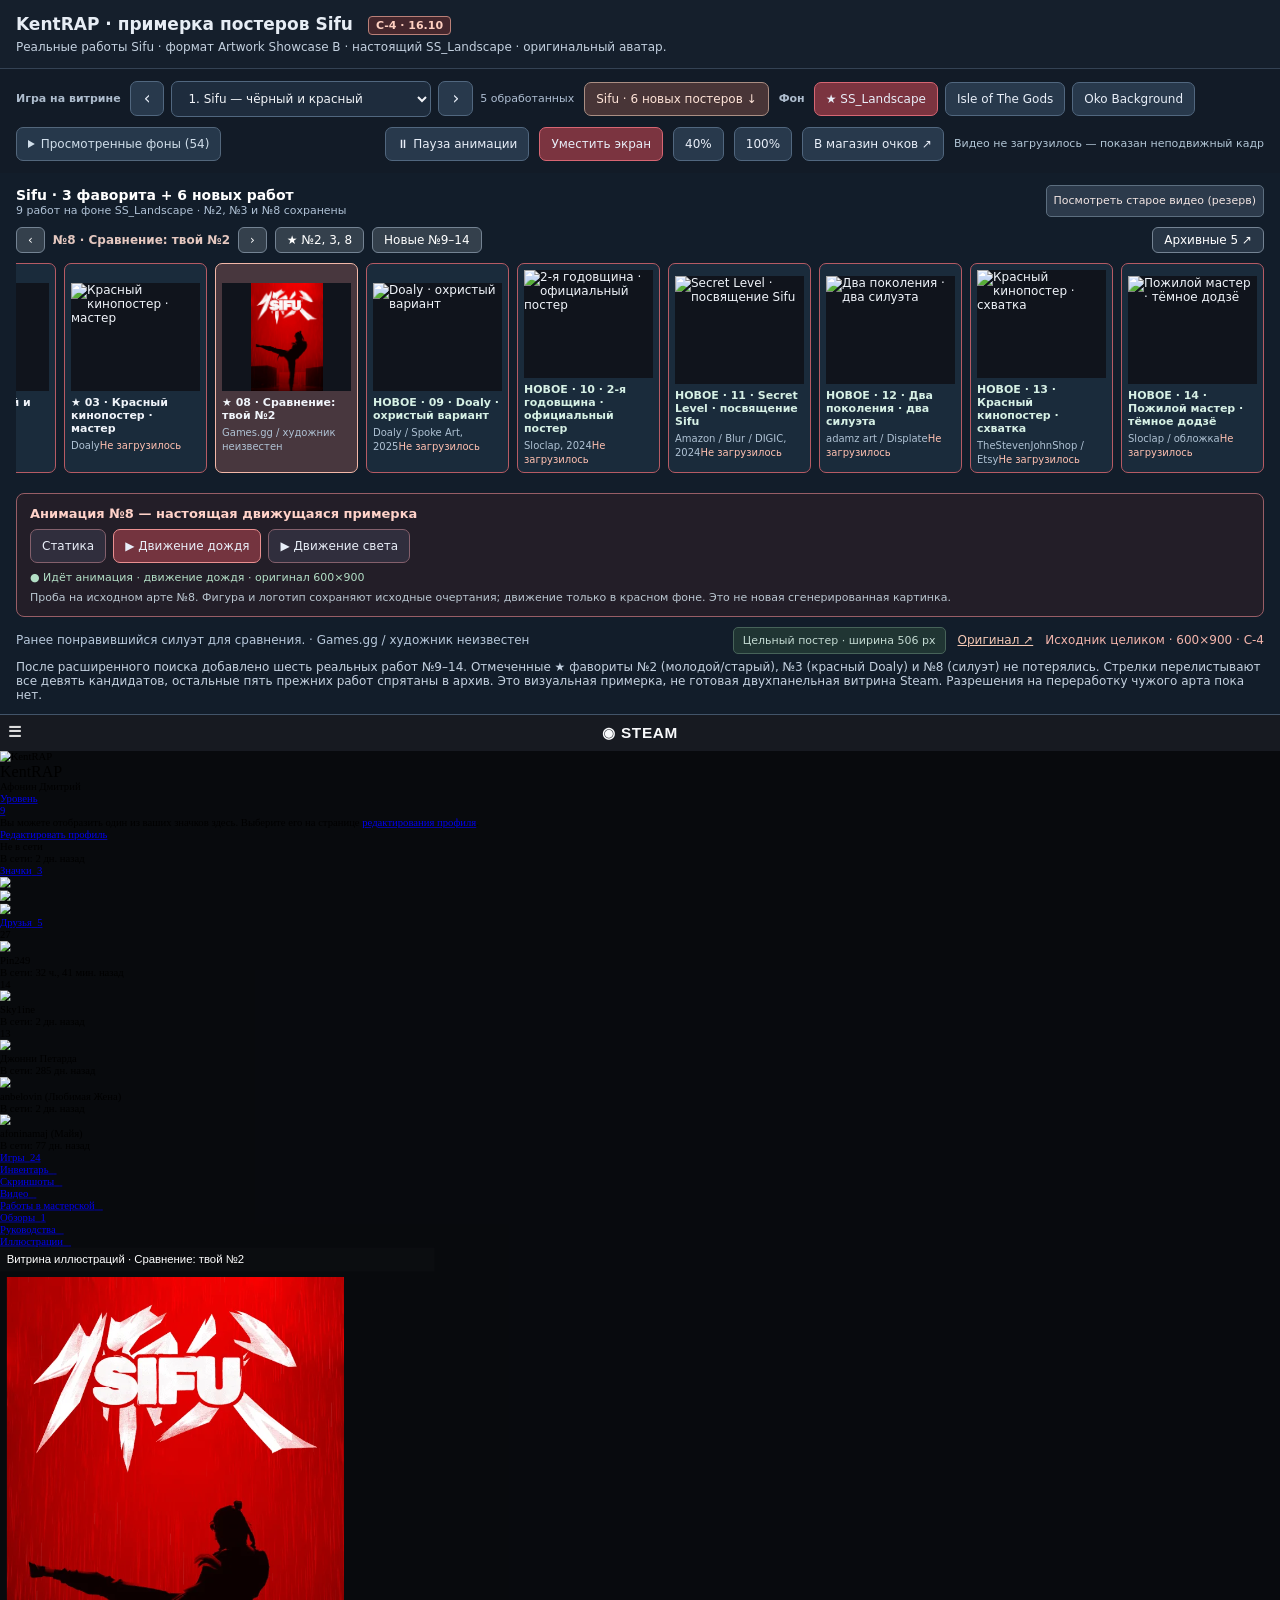
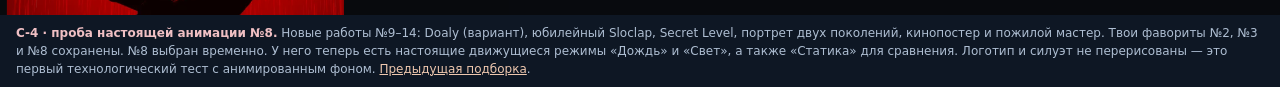
==== steam-profile-preview/index.html @ 635c767d "Ensure live Sifu #8 canvas hides correctly when switching to static or another artwork" ====
<!doctype html><html lang="ru"><head><meta charset="utf-8"><meta name="viewport" content="width=device-width,initial-scale=1"><meta name="color-scheme" content="dark"><title>KentRAP — примерка настоящих Steam-фонов</title><style>
:root{font-family:system-ui,-apple-system,Segoe UI,Arial,sans-serif;background:#090e16;color:#e7edf5;color-scheme:dark}*{box-sizing:border-box}body{margin:0}
header{padding:14px 16px;background:#151f2c;border-bottom:1px solid #344254}h1{font-size:17px;margin:0 0 5px}p{font-size:12px;color:#c3d0df;margin:0}
nav{padding:11px 16px;background:#121b27;display:flex;gap:7px;align-items:center;flex-wrap:wrap}
button,.shop{background:#28394c;border:1px solid #51677f;border-radius:7px;color:#e8eef8;font:inherit;font-size:12px;padding:9px 11px;cursor:pointer;text-decoration:none}
button.active{background:#7b3440;border-color:#d76673}button:focus-visible,a:focus-visible{outline:2px solid #ef737b;outline-offset:2px}
#status{font-size:12px;color:#b2c6d6}#spacer{flex:1}
#view{overflow:auto;background:#08090c;scrollbar-color:#6b7786 #111822}
#sizer{position:relative;margin:auto}#stage{width:1920px;height:1080px;transform-origin:top left}
#steam{width:1920px;height:1080px;display:block;border:0;background:#08090c}
aside{font-size:12px;color:#aebed2;padding:9px 16px;line-height:1.5;background:#0e1724}aside b{color:#f0c0c4}
@media(max-width:720px){nav{padding:10px;gap:5px}button,.shop{font-size:11px;padding:8px}h1{font-size:15px}}

/* Minimal current-candidate bar; all reviewed backgrounds live in a collapsible archive. */
nav{gap:10px;padding:12px 16px}
#switchbox,#backgroundbox{display:flex;align-items:center;gap:7px;flex-wrap:wrap}
.group-label{color:#adbccd;font-size:11px;font-weight:650;margin-right:2px}
.art-pick.active{background:#6d2837;border-color:#c75b69;color:#fff}
#legacy{position:relative;max-width:100%}
#legacy>summary{font:inherit;font-size:12px;padding:9px 11px;cursor:pointer;color:#d0deea;border:1px solid #53677c;background:#26384b;border-radius:7px}
#legacy[open]{position:relative;padding:0 0 8px;width:min(100%,680px);border:1px solid #42536a;background:#111d2a;border-radius:8px}
#legacy[open]>summary{border:none;border-radius:7px 7px 0 0;background:#26384b}
.archive-tools{padding:10px;display:flex;gap:8px;align-items:center;flex-wrap:wrap}
.archive-tools input{border:1px solid #52667d;background:#0b141f;color:#e7edf5;border-radius:6px;padding:9px;flex:1;min-width:190px;font:inherit;font-size:12px}
#old-total{font-size:11px;color:#aebfd0}
.archive-grid{padding:0 10px 7px;display:grid;grid-template-columns:repeat(auto-fill,minmax(145px,1fr));gap:5px;max-height:290px;overflow:auto;scrollbar-color:#556b81 #0c141f}
.archive-grid .archived{padding:7px 9px;min-height:38px;text-align:left;white-space:normal;line-height:1.2;font-size:11px;background:#1b2a3a;border-color:#344659}
.archive-grid .archived.active{background:#6e2b3b;border-color:#d46572}
.archive-empty{padding:0 12px 12px}
#status{font-size:11px}
@media(max-width:720px){nav{gap:7px;padding:9px}#switchbox,#backgroundbox{width:100%}.art-pick{font-size:12px}#legacy[open]{width:100%}}


/* One showcase with compact ten-game selector. */
#art-select{max-width:min(390px,calc(100vw - 135px));width:260px;padding:9px 12px;background:#1e2c3d;border:1px solid #51677f;border-radius:7px;color:#f2f4f8;font:inherit;font-size:12px}
#art-prev,#art-next{font-size:17px;line-height:1;padding:6px 13px;min-height:35px}
.sample-count{font-size:11px;color:#aebed2}
@media(max-width:720px){#switchbox{gap:5px}#art-select{flex:1;min-width:120px;width:auto}#switchbox .group-label{width:100%}.sample-count{display:none}}

#sifu-b-choices{padding:12px 16px;background:#121d2a;border-bottom:1px solid #425469}
#sifu-b-choices[hidden]{display:none!important}
#sifu-b-choices strong{color:#fff;font-size:14px}
#sifu-b-choices .sub{font-size:11px;color:#afc1d5}
#sifu-b-row{display:flex;gap:8px;overflow-x:auto;padding:10px 0;scrollbar-color:#7a8795 #17212b}
.sifu-b-choice{flex:0 0 143px;border:1px solid #44566a;border-radius:7px;background:#1a2b3b;color:#f0f4fa;text-align:left;padding:6px;cursor:pointer}
.sifu-b-choice.active{border-color:#e5a69b;background:#48373e}
.sifu-b-choice img{width:100%;height:108px;display:block;object-fit:contain;background:#10141c}
.sifu-b-choice b{display:block;font-size:11px;margin:5px 0 3px}.sifu-b-choice small{font-size:10px;color:#afc2d4}
.sifu-b-info{display:flex;gap:12px;align-items:center;flex-wrap:wrap;color:#b7c8db;font-size:12px}
#sifu-b-note{flex:1;min-width:210px}#sifu-b-source{color:#f6c9b5}
#sifu-b-display-note{padding:6px 9px;color:#c4dbd3;font-size:11px;background:#203533;border:1px solid #476359;border-radius:5px;white-space:nowrap}
#sifu8-motion-panel{margin:10px 0;padding:12px 13px;border:1px solid #985e66;background:#231e28;border-radius:8px}
#sifu8-motion-panel[hidden]{display:none!important}
#sifu8-motion-panel>strong{display:block;color:#ffd2c9;font-size:13px;margin-bottom:8px}
#sifu8-motion-modes{display:flex;flex-wrap:wrap;gap:7px;align-items:center}
#sifu8-motion-modes button{padding:9px 11px;background:#302e3d;border:1px solid #84606c}
#sifu8-motion-modes button.active{border-color:#ea9091;background:#74343f}
#sifu8-motion-status{display:block;color:#b3dfc6;font-size:11px;margin-top:8px}
#sifu8-motion-panel p{margin-top:7px;font-size:11px;color:#b9c6d0}
.sifu-final-controls{display:flex;align-items:center;gap:8px;flex-wrap:wrap;padding-top:10px}
.sifu-final-controls button{background:#34404c;border:1px solid #748393;border-radius:6px;padding:5px 11px;color:#fff;cursor:pointer}
#sifu-final-current{font-size:12px;color:#e5c8c0;font-weight:600}
#sifu-final-filter{margin-left:auto!important;background:#283646}
.sifu-b-choice[data-favourite="true"]{border-color:#ae7d6d}.sifu-b-choice[data-new="true"]{border-color:#557b83}.sifu-b-choice[data-new="true"] b{color:#d6f0e5}
.sifu-b-choice[hidden]{display:none!important}
.sifu-b-choice[aria-pressed="true"]{border-color:#f3b8a8}
@media(max-width:720px){#sifu-final-filter{margin-left:0!important}}

#sifu-b-old{border:1px solid #5c6e7f;background:#2c3a4b;color:#f2e5e3;border-radius:5px;padding:7px;font-size:11px;cursor:pointer}
#sifu-b-error{color:#f4b5ac}
@media(max-width:720px){#sifu-b-choices{padding:9px}.sifu-b-choice{flex-basis:125px}.sifu-b-choice img{height:80px}}
</style></head><body>
<header><h1>KentRAP · примерка постеров Sifu <span id="sifu-release" style="display:inline-block;margin-left:9px;padding:2px 7px;border:1px solid #ba8078;color:#ffd0c1;background:#45272d;border-radius:4px;font-size:11px;vertical-align:middle">C-4 · 16.10</span></h1><p>Реальные работы Sifu · формат Artwork Showcase B · настоящий SS_Landscape · оригинальный аватар.</p></header>
<nav aria-label="Настройки примерки">
<div id="switchbox"><label for="art-select" class="group-label">Игра на витрине</label><button id="art-prev" title="Предыдущая игра" aria-label="Предыдущая игра">‹</button><select id="art-select" aria-label="Пять адаптированных игровых иллюстраций"><option value="sifu">1. Sifu — чёрный и красный</option><option value="hogwarts">2. Hogwarts Legacy — холодная готика</option><option value="batman">3. Batman: Arkham Knight — нуар</option><option value="ori">4. Ori and the Will of the Wisps — приглушённое сияние</option><option value="mirrors">5. Mirror's Edge Catalyst — белый и красный</option></select><button id="art-next" title="Следующая игра" aria-label="Следующая игра">›</button><span class="sample-count">5 обработанных</span></div>
<a class="shop" href="#sifu-b-choices" style="border-color:#aa8e83;background:#483537;color:#ffe4d8">Sifu · 6 новых постеров ↓</a>
<div id="backgroundbox"><span class="group-label">Фон</span><button class="candidate active" data-url="https://shared.akamai.steamstatic.com/community_assets/images/items/2351090/760ea4f91a440c95dbeff68dc4c845cdcbb06d31.jpg" data-link="https://store.steampowered.com/points/shop/c/backgrounds/cluster/1/reward/219776" data-video="https://cdn.cloudflare.steamstatic.com/steamcommunity/public/images/items/2351090/75435e9cbc718b2edeec23c1b008f81a2dca013e.webm" title="SS_Landscape — оригинальная анимация">★ SS_Landscape</button><button class="candidate" data-url="https://shared.akamai.steamstatic.com/community_assets/images/items/1845910/03ce78e187d50b99679391b1a0f6e6a9d594e57d.jpg" data-link="https://store.steampowered.com/points/shop/c/backgrounds/reward/335165" data-video="https://cdn.cloudflare.steamstatic.com/steamcommunity/public/images/items/1845910/15426fcaa61d75b8ba92711795bd51bfee7c6b11.webm">Isle of The Gods</button><button class="candidate" data-url="https://shared.akamai.steamstatic.com/community_assets/images/items/2118370/c8d6fb78b5dff3939758f6c590176572afe60f88.jpg" data-link="https://store.steampowered.com/points/shop/c/backgrounds/reward/222790" data-video="https://cdn.cloudflare.steamstatic.com/steamcommunity/public/images/items/2118370/ce3c0ab4139dfb57bb06b09d0f1ff60400801bb4.webm">Oko Background</button></div>
<details id="legacy"><summary>Просмотренные фоны (54)</summary><div class="archive-tools"><input id="filter-old" type="search" autocomplete="off" placeholder="Найти старый фон…" aria-label="Поиск просмотренного фона"><span id="old-total">54 варианта</span></div><div class="archive-grid" id="archive-grid"><button class="candidate archived" data-url="https://shared.akamai.steamstatic.com/community_assets/images/items/2531310/adb8bdb64f758539e927fba9566c5433de5da877.jpg" data-link="https://store.steampowered.com/points/shop/c/backgrounds/reward/374213" title="Просмотрен · Остров (The Island)">Остров (The Island)</button><button class="candidate archived" data-url="https://steamcommunity.com/economy/profilebackground/items/1771300/abe93ea9779d1879fe188f667bb08187052db3d4.jpg" data-link="https://store.steampowered.com/points/shop/reward/361255" title="Просмотрен · KCDII Forest">KCDII Forest</button><button class="candidate archived" data-url="https://steamcommunity.com/economy/profilebackground/items/1771300/24ececda7a6645bd23179a0fe08441d35b2547e8.jpg" data-link="https://store.steampowered.com/points/shop/reward/361256" title="Просмотрен · KCDII Trosky Forest">KCDII Trosky Forest</button><button class="candidate archived" data-url="https://steamcommunity.com/economy/profilebackground/items/2727210/c137654994bd09e0e64d7d0909473c90bd271a4e.jpg" data-link="https://store.steampowered.com/points/shop/reward/351689" title="Просмотрен · Deathless_Dark Forest">Deathless_Dark Forest</button><button class="candidate archived" data-url="https://cdn.cloudflare.steamstatic.com/steamcommunity/public/images/items/1466640/9fe56a4d9810790547535edfd1bad1c01a0840dd.jpg" data-link="https://store.steampowered.com/points/shop/reward/165465" title="Просмотрен · Campfire">Campfire</button><button class="candidate archived" data-url="https://cdn.cloudflare.steamstatic.com/steamcommunity/public/images/items/2727210/052bd4f5e22ef7220bd3cd0a1addd985292c7628.jpg" data-link="https://store.steampowered.com/points/shop/reward/351693" title="Просмотрен · Deathless_Lake">Deathless_Lake</button><button class="candidate archived" data-url="https://shared.fastly.steamstatic.com/community_assets/images/items/661790/23fcbbe132bef47d7bde2467194c73fb8a95a386.jpg" data-link="https://store.steampowered.com/points/shop/reward/93049" title="Уже просмотрен · Owl in forest">Owl in forest</button><button class="candidate archived" data-url="https://shared.akamai.steamstatic.com/community_assets/images/items/2186680/262e5dd28db6d0655f7823b57867c0124b4b2485.jpg" data-link="https://store.steampowered.com/points/shop/c/backgrounds/reward/256124" title="Уже просмотрен · The Gates">The Gates</button><button class="candidate archived" data-url="https://steamcdn-a.akamaihd.net/steamcommunity/public/images/items/445430/1d314c8ec6ccf7cc054e852e4fd8d855811fefb3.jpg" data-link="https://store.steampowered.com/points/shop/reward/53534" title="Уже просмотрен · A dark alley">A dark alley</button><button class="candidate archived" data-url="https://shared.fastly.steamstatic.com/community_assets/images/items/1270010/2a99179d459f86e621ec482e6023d440abcf9a90.jpg" data-link="https://store.steampowered.com/points/shop/reward/260378" title="Уже просмотрен · A dark foggy forest">A dark foggy forest</button><button class="candidate archived" data-url="https://shared.akamai.steamstatic.com/community_assets/images/items/1845910/9c1017a79d4312f3717ccba6cb38ac02db778717.jpg" data-link="https://store.steampowered.com/points/shop/c/backgrounds/reward/335159" title="Уже просмотрен · Arlathan Forest">Arlathan Forest</button><button class="candidate archived" data-url="https://shared.akamai.steamstatic.com/community_assets/images/items/1012790/b680d7ce5eecfe08962ffbbc9c354a81cf25798a.jpg" data-link="https://store.steampowered.com/points/shop/c/backgrounds/reward/244361" title="Уже просмотрен · Ashen Hush">Ashen Hush</button><button class="candidate archived" data-url="https://community.akamai.steamstatic.com/economy/profilebackground/items/1011590/cf638c50d735ec93f9d554a665aee84bca7880b8.jpg" data-link="https://store.steampowered.com/points/shop/reward/378681" title="Уже просмотрен · Birch Forest">Birch Forest</button><button class="candidate archived" data-url="https://shared.akamai.steamstatic.com/community_assets/images/items/1263950/da538bac62ee5e233cd82bb75b0d3c47ba0cdc03.jpg" data-link="https://store.steampowered.com/points/shop/c/backgrounds/reward/78810" title="Уже просмотрен · Black Hole">Black Hole</button><button class="candidate archived" data-url="https://community.akamai.steamstatic.com/economy/profilebackground/items/594570/e21b1dea601bdfe7968eeb5ce267aa802860c300.jpg" data-link="https://store.steampowered.com/points/shop/reward/73217" title="Уже просмотрен · Blackflood">Blackflood</button><button class="candidate archived" data-url="https://shared.akamai.steamstatic.com/community_assets/images/items/384960/f54bc45c7eedbd9c1d524e514e76db7441c20a81.jpg" data-link="https://store.steampowered.com/points/shop/c/backgrounds/reward/113355" title="Уже просмотрен · Blackout">Blackout</button><button class="candidate archived" data-url="https://shared.akamai.steamstatic.com/community_assets/images/items/2052990/30e3bd2f3dccaa94274fae4f12b4b5f6f8036c19.jpg" data-link="https://store.steampowered.com/points/shop/c/backgrounds/reward/311298" title="Уже просмотрен · Blizzard">Blizzard</button><button class="candidate archived" data-url="https://steamcdn-a.akamaihd.net/steamcommunity/public/images/items/1196590/fd16c961b995c02ea655f0f415cf316f28747ef6.jpg" data-link="https://store.steampowered.com/points/shop/reward/115083" title="Уже просмотрен · Castle Dimitrescu">Castle Dimitrescu</button><button class="candidate archived" data-url="https://shared.fastly.steamstatic.com/community_assets/images/items/1178230/0e7fb996fa7051363e5f993ff7b384dcb61228bf.jpg" data-link="https://store.steampowered.com/points/shop/reward/141096" title="Уже просмотрен · Cemetery">Cemetery</button><button class="candidate archived" data-url="https://shared.fastly.steamstatic.com/community_assets/images/items/661790/b81e253b48c29fc818e21378b70f02e1a9096d70.jpg" data-link="https://store.steampowered.com/points/shop/reward/93051" title="Уже просмотрен · Cold forest">Cold forest</button><button class="candidate archived" data-url="https://shared.akamai.steamstatic.com/community_assets/images/items/870780/0e3de4615f8e798008e5652869976a640c19d9c6.jpg" data-link="https://store.steampowered.com/points/shop/c/backgrounds/reward/100070" title="Уже просмотрен · Control Point">Control Point</button><button class="candidate archived" data-url="https://shared.akamai.steamstatic.com/community_assets/images/items/252490/c80aebb3d40075b473d1214178317238744503f7.jpg" data-link="https://store.steampowered.com/points/shop/c/backgrounds/reward/170406" title="Уже просмотрен · Dome Landscape">Dome Landscape</button><button class="candidate archived" data-url="https://community.akamai.steamstatic.com/economy/profilebackground/items/552500/c1517db255d2c96f3ebf704c383db22355d1c9ed.jpg" data-link="https://store.steampowered.com/points/shop/reward/102085" title="Уже просмотрен · Elven Ruins">Elven Ruins</button><button class="candidate archived" data-url="https://shared.akamai.steamstatic.com/community_assets/images/items/1119980/566925483e4bfee2dbd58c2e339f93c663321a00.jpg" data-link="https://store.steampowered.com/points/shop/reward/170134" title="Уже просмотрен · Elysium Park (The Forest)">Elysium Park (The Forest)</button><button class="candidate archived" data-url="https://shared.akamai.steamstatic.com/community_assets/images/items/1127700/94fb8bcba0a1e1d5cdc58e63eef105c808fb6957.jpg" data-link="https://store.steampowered.com/points/shop/c/backgrounds/reward/286504" title="Уже просмотрен · Epiphyllums">Epiphyllums</button><button class="candidate archived" data-url="https://shared.akamai.steamstatic.com/community_assets/images/items/2420110/dd143d08d3714a3c2eb142c04b6150061c5420f7.jpg" data-link="https://store.steampowered.com/points/shop/c/backgrounds/reward/285114" title="Уже просмотрен · Focus (Animated) · 2 000">Focus (Animated) · 2 000</button><button class="candidate archived" data-url="https://shared.fastly.steamstatic.com/community_assets/images/items/607440/e766b260ff28b5d306a4d5805033798e4e5ac2f3.jpg" data-link="https://store.steampowered.com/points/shop/reward/57428" title="Уже просмотрен · Fog">Fog</button><button class="candidate archived" data-url="https://shared.akamai.steamstatic.com/community_assets/images/items/252490/adac140ef769d485021181bc8e14c70a04c8a4c8.jpg" data-link="https://store.steampowered.com/points/shop/c/backgrounds/reward/170422" title="Уже просмотрен · Forest Night">Forest Night</button><button class="candidate archived" data-url="https://shared.fastly.steamstatic.com/community_assets/images/items/27000/3bb353f820257eca5081085a327e7541d55cf524.jpg" data-link="https://store.steampowered.com/points/shop/reward/1428" title="Уже просмотрен · Forest White">Forest White</button><button class="candidate archived" data-url="https://shared.akamai.steamstatic.com/community_assets/images/items/1012790/754935e53f866f73b3b6d429bd45752134914eb0.jpg" data-link="https://store.steampowered.com/points/shop/c/backgrounds/reward/244358" title="Уже просмотрен · Forgotten River">Forgotten River</button><button class="candidate archived" data-url="https://steamcdn-a.akamaihd.net/steamcommunity/public/images/items/460920/a8203b654c42a802d33c689322046698d02d1e5b.jpg" data-link="https://store.steampowered.com/points/shop/reward/36707" title="Уже просмотрен · Frozen Trees">Frozen Trees</button><button class="candidate archived" data-url="https://shared.akamai.steamstatic.com/community_assets/images/items/1323470/269a0d957aedd185cb26b4ffc25346df83d71971.jpg" data-link="https://store.steampowered.com/points/shop/c/backgrounds/reward/169424" title="Уже просмотрен · Getsu Clan Estate">Getsu Clan Estate</button><button class="candidate archived" data-url="https://shared.akamai.steamstatic.com/community_assets/images/items/1232580/e74e8681893ceef2a9ca9b742bcdd0fb7b881b73.jpg" data-link="https://store.steampowered.com/points/shop/c/backgrounds/reward/313798" title="Уже просмотрен · Ghost mushrooms">Ghost mushrooms</button><button class="candidate archived" data-url="https://shared.fastly.steamstatic.com/community_assets/images/items/872680/6b714e947052471b476d849311f3dbeef3812e6b.jpg" data-link="https://store.steampowered.com/points/shop/reward/71863" title="Уже просмотрен · Haunted Forest">Haunted Forest</button><button class="candidate archived" data-url="https://community.akamai.steamstatic.com/economy/profilebackground/items/435100/d87818f8991c9e6a0fe81b7f3ec5f8999d01db3f.jpg" data-link="https://store.steampowered.com/points/shop/reward/37930" title="Уже просмотрен · Hospice">Hospice</button><button class="candidate archived" data-url="https://shared.fastly.steamstatic.com/community_assets/images/items/632070/81507feffa53880cd583933d0819151991c97f17.jpg" data-link="https://store.steampowered.com/points/shop/reward/75727" title="Уже просмотрен · Ice lake">Ice lake</button><button class="candidate archived" data-url="https://shared.akamai.steamstatic.com/community_assets/images/items/1263950/86583104933b306d609eaa899433f76a4c139119.jpg" data-link="https://store.steampowered.com/points/shop/c/backgrounds/reward/80045" title="Уже просмотрен · Ink · 2 000">Ink · 2 000</button><button class="candidate archived" data-url="https://shared.akamai.steamstatic.com/community_assets/images/items/3225420/4d47b26d86b9a88af30126400ee082e0aa26577a.jpg" data-link="https://store.steampowered.com/points/shop/c/backgrounds/reward/419546" title="Уже просмотрен · Night Drive">Night Drive</button><button class="candidate archived" data-url="https://shared.akamai.steamstatic.com/community_assets/images/items/628750/b3f234f4f91dca388dc38e4f6405bca8ff3efdef.jpg" data-link="https://store.steampowered.com/points/shop/c/backgrounds/reward/103766" title="Уже просмотрен · Noise · 2 000">Noise · 2 000</button><button class="candidate archived" data-url="https://shared.akamai.steamstatic.com/community_assets/images/items/1098340/e7f0f200a7dc0b68f99b374357c88b5f7f10696e.jpg" data-link="https://store.steampowered.com/points/shop/c/backgrounds/reward/105852" title="Уже просмотрен · Rain">Rain</button><button class="candidate archived" data-url="https://shared.akamai.steamstatic.com/community_assets/images/items/628750/d51e25826bb4c9beed39d2e210a75edd0233e6c6.jpg" data-link="https://store.steampowered.com/points/shop/c/backgrounds/reward/103774" title="Уже просмотрен · Range · 2 000">Range · 2 000</button><button class="candidate archived" data-url="https://steamcdn-a.akamaihd.net/steamcommunity/public/images/items/263280/7667deb1569a99c2e33dec3aad416d1805cb2dd2.jpg" data-link="https://store.steampowered.com/points/shop/reward/50325" title="Уже просмотрен · Spintires Background #6">Spintires Background #6</button><button class="candidate archived" data-url="https://shared.akamai.steamstatic.com/community_assets/images/items/870780/5b6f987e3e0744642ba65078b7100fb34be2b461.jpg" data-link="https://store.steampowered.com/points/shop/c/backgrounds/reward/100074" title="Уже просмотрен · Spiral">Spiral</button><button class="candidate archived" data-url="https://shared.akamai.steamstatic.com/community_assets/images/items/2196160/96e887999849069ba0ba83c56ba78c24b862c43b.jpg" data-link="https://store.steampowered.com/points/shop/c/backgrounds/reward/190991" title="Уже просмотрен · Spooky Mascots Noir">Spooky Mascots Noir</button><button class="candidate archived" data-url="https://shared.akamai.steamstatic.com/community_assets/images/items/2351080/d28e5396271721c132f2c3fe6d7a561d37d2b8bf.jpg" data-link="https://store.steampowered.com/points/shop/c/backgrounds/reward/218266" title="Уже просмотрен · Starry Sky">Starry Sky</button><button class="candidate archived" data-url="https://shared.akamai.steamstatic.com/community_assets/images/items/1232580/5622d051810d18d3dbf991bed356836cd6c3c3d6.jpg" data-link="https://store.steampowered.com/points/shop/c/backgrounds/reward/313792" title="Уже просмотрен · Swamp">Swamp</button><button class="candidate archived" data-url="https://steamcdn-a.akamaihd.net/steamcommunity/public/images/items/280160/198b92abfaae14144fdc924eb4ca432a3499bbd8.jpg" data-link="https://store.steampowered.com/points/shop/reward/59270" title="Уже просмотрен · The Shaded Woods">The Shaded Woods</button><button class="candidate archived" data-url="https://shared.akamai.steamstatic.com/community_assets/images/items/2186680/f9c45dd56aa8ecbf18f75f539dc9ecf7fb7c5784.jpg" data-link="https://store.steampowered.com/points/shop/c/backgrounds/reward/256123" title="Уже просмотрен · The Tomb">The Tomb</button><button class="candidate archived" data-url="https://shared.akamai.steamstatic.com/community_assets/images/items/2351080/4dc319b257b1a2e4f388785c82dde2b54ea054c3.jpg" data-link="https://store.steampowered.com/points/shop/c/backgrounds/reward/218267" title="Уже просмотрен · Through the Clouds">Through the Clouds</button><button class="candidate archived" data-url="https://community.akamai.steamstatic.com/economy/profilebackground/items/359940/38501ffcc231fb7a519c6d7a531cada4edcc42ed.jpg" data-link="https://store.steampowered.com/points/shop/reward/19738" title="Уже просмотрен · Twilight Forest">Twilight Forest</button><button class="candidate archived" data-url="https://shared.akamai.steamstatic.com/community_assets/images/items/1003360/8bffa9a4af380979059192f93d2229efddb15e1c.jpg" data-link="https://store.steampowered.com/points/shop/c/backgrounds/reward/242610" title="Уже просмотрен · Winter Bus Stop">Winter Bus Stop</button><button class="candidate archived" data-url="https://shared.fastly.steamstatic.com/community_assets/images/items/911510/defa3062842646926c9411d000c2ba4aac5e9132.jpg" data-link="https://store.steampowered.com/points/shop/reward/115651" title="Уже просмотрен · Winter forest">Winter forest</button><button class="candidate archived" data-url="https://shared.fastly.steamstatic.com/community_assets/images/items/1785120/2a9bee5460ae3b01086f4386824e1e0380720b0d.jpg" data-link="https://store.steampowered.com/points/shop/reward/202805" title="Уже просмотрен · Woodcamp">Woodcamp</button><button class="candidate archived" data-url="https://shared.fastly.steamstatic.com/community_assets/images/items/420740/4c4e68a1673a05ef97704ffa7ae68da3c743eeb0.jpg" data-link="https://store.steampowered.com/points/shop/reward/66996" title="Уже просмотрен · Woods">Woods</button></div><p class="archive-empty" id="archive-empty" hidden>Ничего не найдено</p></details>
<span id="spacer"></span><button id="showcaseMotion" type="button" aria-pressed="true" title="Остановить или запустить движение Sifu">⏸ Видеовитрина Sifu</button><button id="motion" type="button" aria-pressed="true">⏸ Пауза анимации</button><button id="fit" class="active">Уместить экран</button><button id="forty">40%</button><button id="hundred">100%</button><a id="shop" class="shop" href="https://store.steampowered.com/points/shop/c/backgrounds/cluster/1/reward/219776" target="_blank" rel="noopener noreferrer">В магазин очков ↗</a><span id="status">Загрузка…</span>
</nav>
<section id="sifu-b-choices" aria-label="Подбор вертикальных работ Sifu"><div style="display:flex;justify-content:space-between;gap:12px;flex-wrap:wrap"><div><strong>Sifu · 3 фаворита + 6 новых работ</strong><div class="sub">9 работ на фоне SS_Landscape · №2, №3 и №8 сохранены</div></div><button id="sifu-b-old">Посмотреть старое видео (резерв)</button></div><div class="sifu-final-controls"><button id="sifu-final-back" type="button" aria-label="Предыдущий кандидат">‹</button><span id="sifu-final-current" aria-live="polite">Избранное: №2, №3, №8</span><button id="sifu-final-forward" type="button" aria-label="Следующий кандидат">›</button><button id="sifu-final-faves" type="button">★ №2, 3, 8</button><button id="sifu-final-new" type="button">Новые №9–14</button><button id="sifu-final-filter" type="button" aria-pressed="false">Архивные 5 ↗</button></div><div id="sifu-b-row"></div>
<div id="sifu8-motion-panel" hidden aria-label="Анимационная проба Sifu номер 8">
 <strong>Анимация №8 — настоящая движущаяся примерка</strong>
 <div id="sifu8-motion-modes">
  <button id="sifu8-motion-static" type="button">Статика</button>
  <button id="sifu8-motion-rain" type="button">▶ Движение дождя</button>
  <button id="sifu8-motion-light" type="button">▶ Движение света</button>
 </div>
 <span id="sifu8-motion-status" aria-live="polite">Загрузка анимации…</span>
 <p>Проба на исходном арте №8. Фигура и логотип сохраняют исходные очертания; движение только в красном фоне. Это не новая сгенерированная картинка.</p>
</div><div class="sifu-b-info"><span id="sifu-b-note"></span><span id="sifu-b-display-note" aria-label="Режим просмотра">Цельный постер · ширина 506 px</span><a id="sifu-b-source" rel="noopener noreferrer" target="_blank">Оригинал ↗</a><span id="sifu-b-error" aria-live="polite"></span></div><p style="margin-top:6px">После расширенного поиска добавлено шесть реальных работ №9–14. Отмеченные ★ фавориты №2 (молодой/старый), №3 (красный Doaly) и №8 (силуэт) не потерялись. Стрелки перелистывают все девять кандидатов, остальные пять прежних работ спрятаны в архив. Это визуальная примерка, не готовая двухпанельная витрина Steam. Разрешения на переработку чужого арта пока нет.</p></section>
<div id="view"><div id="sizer"><div id="stage"><iframe id="steam" title="Снимок профиля KentRAP" allow="autoplay"></iframe></div></div></div>
<aside><b>C-4 · проба настоящей анимации №8.</b> Новые работы №9–14: Doaly (вариант), юбилейный Sloclap, Secret Level, портрет двух поколений, кинопостер и пожилой мастер. Твои фавориты №2, №3 и №8 сохранены. №8 выбран временно. У него теперь есть настоящие движущиеся режимы «Дождь» и «Свет», а также «Статика» для сравнения. Логотип и силуэт не перерисованы — это первый технологический тест с анимированным фоном. <a href="./sifu-artworks.html" style="color:#eec7ae">Предыдущая подборка</a>.</aside>
<script>
(function(){
const frame=document.getElementById('steam');frame.srcdoc="<!DOCTYPE html>\n<html lang=\"ru\" class=\"responsive DesktopUI\"><head><meta charset=\"utf-8\"><meta name=\"viewport\" content=\"width=1920\"><title>KentRAP — Steam profile</title>\n<link href=\"https://community.fastly.steamstatic.com/public/shared/css/motiva_sans.css?v=-yZgCk0Nu7kH&amp;l=russian&amp;_cdn=fastly\" rel=\"stylesheet\" type=\"text/css\">\n<link href=\"https://community.fastly.steamstatic.com/public/shared/css/buttons.css?v=0Ihq-pAoptBq&amp;l=russian&amp;_cdn=fastly\" rel=\"stylesheet\" type=\"text/css\">\n<link href=\"https://community.fastly.steamstatic.com/public/shared/css/shared_global.css?v=LPzP0XCBpQoS&amp;l=russian&amp;_cdn=fastly\" rel=\"stylesheet\" type=\"text/css\">\n<link href=\"https://community.fastly.steamstatic.com/public/css/globalv2.css?v=VJJj6r-t5GM6&amp;l=russian&amp;_cdn=fastly\" rel=\"stylesheet\" type=\"text/css\">\n<link href=\"https://community.fastly.steamstatic.com/public/css/skin_1/modalContent.css?v=WXAusLHclDIt&amp;l=russian&amp;_cdn=fastly\" rel=\"stylesheet\" type=\"text/css\">\n<link href=\"https://community.fastly.steamstatic.com/public/css/skin_1/profilev2.css?v=gsqlnEKSjcCb&amp;l=russian&amp;_cdn=fastly\" rel=\"stylesheet\" type=\"text/css\">\n<link href=\"https://community.fastly.steamstatic.com/public/shared/css/motiva_sans.css?v=-yZgCk0Nu7kH&amp;l=russian&amp;_cdn=fastly\" rel=\"stylesheet\" type=\"text/css\">\n<link href=\"https://community.fastly.steamstatic.com/public/css/promo/summer2017/stickers.css?v=Ncr6N09yZIap&amp;l=russian&amp;_cdn=fastly\" rel=\"stylesheet\" type=\"text/css\">\n<link href=\"https://community.fastly.steamstatic.com/public/shared/css/shared_responsive.css?v=G6uS9kBT7364&amp;l=russian&amp;_cdn=fastly\" rel=\"stylesheet\" type=\"text/css\">\n<link href=\"https://community.fastly.steamstatic.com/public/css/skin_1/header.css?v=EM4kCu67DNda&amp;l=russian&amp;_cdn=fastly\" rel=\"stylesheet\" type=\"text/css\">\n<link rel=\"stylesheet\" type=\"text/css\" href=\"https://community.fastly.steamstatic.com/public/css/applications/community/chunk~8f4f68fd6.css?contenthash=be2d541625a350c65403\">\n<link rel=\"stylesheet\" type=\"text/css\" href=\"https://community.fastly.steamstatic.com/public/css/applications/community/greenenvelope.css?contenthash=2794bc847fa39f3101a9\">\n<link rel=\"stylesheet\" type=\"text/css\" href=\"https://community.fastly.steamstatic.com/public/css/applications/community/footer.css?contenthash=c466d66e1ec7a2200676\">\n<link rel=\"stylesheet\" type=\"text/css\" href=\"https://community.fastly.steamstatic.com/public/css/applications/community/chunk~642602239.css?contenthash=fc5137b4e552ca6f8c76\">\n<link rel=\"stylesheet\" type=\"text/css\" href=\"https://community.fastly.steamstatic.com/public/css/applications/community/profile.css?contenthash=2b800600615a3c86ad32\">\n<link href=\"https://community.fastly.steamstatic.com/public/css/applications/community/main.css?v=ffA7xo5eR7aG&amp;l=russian&amp;_cdn=fastly\" rel=\"stylesheet\" type=\"text/css\">\n<style>\nhtml,body{min-width:1920px!important;min-height:1080px!important;margin:0;background:#08090c!important}\nbody{overflow-x:hidden}\n.preview-steam-head{height:54px;background:#171a21;display:flex;align-items:center;justify-content:center;color:#f8f9fb;font:bold 23px/1 Arial,sans-serif;letter-spacing:1px}\n.preview-steam-head span{position:absolute;left:12px;top:14px;color:#ddd;letter-spacing:0}\ndiv.no_header.profile_page{min-height:1026px}\ndiv.no_header.profile_page.preview_has_bg{background-image:var(--candidate-image)!important;background-color:#08090c!important;background-position:center top!important;background-size:auto!important;background-repeat:no-repeat!important}\nbody:has(.preview_has_bg){background-image:none!important;background-color:#050607!important}\n.preview_has_bg>.profile_header_bg>.profile_header_bg_texture,.preview_has_bg>.profile_content{background-image:none!important;background-color:rgba(9,11,16,.48)!important}\n\n/* Steam-style Featured Artwork example; one active item, not two showcases. */\n#kentrap_featured_showcase{margin:0 0 17px;clear:both}\n#kentrap_featured_showcase .kentrap_featured_title{min-height:33px;display:flex;justify-content:space-between;align-items:center;color:#fff;font:normal 17px/24px Arial,sans-serif;background:rgba(13,16,20,.54);padding:6px 10px}\n#kentrap_featured_showcase .kentrap_featured_title small{font:normal 11px/1.3 Arial,sans-serif;color:#b7c1cf}\n#kentrap_featured_showcase .kentrap_featured_body{padding:10px;background:rgba(10,12,17,.60);border-top:1px solid rgba(255,255,255,.06);width:652px;max-width:100%}\n#kentrap_featured_image{display:block;width:630px;max-width:100%;height:auto;aspect-ratio:1000 / 563;object-fit:cover;border:0;background:#111319}\n#kentrap_featured_showcase .kentrap_caption{color:#b7c1ca;font:normal 12px/17px Arial,sans-serif;padding:7px 2px 1px}\n\n/* Individual non-destructive color grades to keep game art coherent with noir Steam themes */\n.kentrap_art_frame{position:relative;width:630px;max-width:100%;overflow:hidden;background:#0e1219;isolation:isolate}\n.kentrap_art_frame::after{content:'';position:absolute;inset:0;z-index:1;pointer-events:none;mix-blend-mode:multiply;opacity:.19;background:linear-gradient(115deg,#0a1224 5%,transparent 48%,#120b16 100%)}\n#kentrap_featured_image{transition:filter .24s ease}\n#kentrap_featured_showcase[data-artgame=\"sifu\"] #kentrap_featured_image{filter:saturate(1.42) brightness(1.035) contrast(1.16)}\n#kentrap_featured_showcase[data-artgame=\"sifu\"] .kentrap_art_frame::after{opacity:.12;background:linear-gradient(112deg,#160b12,transparent 55%,#210507)}\n#kentrap_featured_showcase[data-artgame=\"hogwarts\"] #kentrap_featured_image{filter:saturate(1.11) brightness(1.035) contrast(1.07)}\n#kentrap_featured_showcase[data-artgame=\"hogwarts\"] .kentrap_art_frame::after{opacity:.035;background:transparent}\n#kentrap_featured_showcase[data-artgame=\"batman\"] #kentrap_featured_image{filter:saturate(1.13) brightness(1.035) contrast(1.10)}\n#kentrap_featured_showcase[data-artgame=\"batman\"] .kentrap_art_frame::after{opacity:.035;background:transparent}\n#kentrap_featured_showcase[data-artgame=\"ori\"] #kentrap_featured_image{filter:saturate(1.17) brightness(1.04) contrast(1.09)}\n#kentrap_featured_showcase[data-artgame=\"ori\"] .kentrap_art_frame::after{opacity:.035;background:transparent}\n#kentrap_featured_showcase[data-artgame=\"mirrors\"] #kentrap_featured_image{filter:saturate(1.22) brightness(1.05) contrast(1.09)}\n#kentrap_featured_showcase[data-artgame=\"mirrors\"] .kentrap_art_frame::after{opacity:.035;background:transparent}\n\n\n/* Original Sifu Reveal Trailer cut: self-hosted video, GIF fallback, no synthetic effects. */\n#kentrap_featured_showcase[data-artgame=\"sifu\"] .kentrap_art_frame{\n background:#0b1118;\n outline:1px solid rgba(172,179,183,.20);\n box-shadow:0 1px 10px rgba(0,0,0,.29);\n}\n#kentrap_featured_showcase[data-artgame=\"sifu\"] .kentrap_art_frame::after{opacity:0!important}\n#kentrap_featured_showcase[data-artgame=\"sifu\"] #kentrap_featured_image{\n filter:saturate(.94) brightness(1) contrast(1.04);\n transform:none;animation:none;will-change:auto;\n}\n#kentrap_sifu_video{\n display:none;position:absolute;inset:0;width:100%;height:100%;\n object-fit:cover;background:#0b1118;z-index:3;pointer-events:none;\n filter:saturate(.94) brightness(1) contrast(1.04);\n}\n#kentrap_sifu_gif_fallback{display:none;position:absolute;inset:0;width:100%;height:100%;object-fit:cover;z-index:2;pointer-events:none;filter:saturate(.94) contrast(1.04)}\n#kentrap_featured_showcase[data-artgame=\"sifu\"]:not(.artwork-paused) #kentrap_sifu_gif_fallback.gif-playing{display:block}\n#kentrap_featured_showcase[data-artgame=\"sifu\"] #kentrap_sifu_video{display:block}\n#kentrap_featured_showcase[data-artgame=\"sifu\"].artwork-paused #kentrap_sifu_video{display:none}\n#kentrap_featured_showcase[data-artgame=\"sifu\"] #kentrap_sifu_video:not(.video-playing){opacity:0}\n#kentrap_featured_showcase[data-artgame=\"sifu\"] #kentrap_sifu_video.video-playing{opacity:1}\n@media(prefers-reduced-motion:reduce){\n #kentrap_featured_showcase:not(.artwork-force-motion) #kentrap_sifu_video{display:none}\n}\n\n</style></head>\n<body class=\"flat_page profile_page DefaultTheme responsive_page\">\n<div class=\"preview-steam-head\"><span>☰</span>◉ STEAM</div>\n<div class=\"responsive_page_frame with_header\"><div class=\"responsive_page_content\"><div role=\"main\" class=\"responsive_page_template_content\" id=\"responsive_page_template_content\">\n<div class=\"no_header profile_page   \" style=\"\">\n\n\t\n\t\n\n\n<div class=\"profile_header_bg\">\n\n\t<div class=\"profile_header_bg_texture\">\n\t\t\n\t\t<div class=\"profile_header\">\n\n\t\t\t\n\t\t\t\t\t\t\n\t\t\t<div class=\"profile_header_content\" data-panel=\"{&quot;flow-children&quot;:&quot;row&quot;}\">\n\n\t\t\t\t\n\t\t\t\t<div class=\"playerAvatar profile_header_size offline\" data-miniprofile=\"126076527\">\n\t\t\t\t\t\t\t\t\t\t<div class=\"playerAvatarAutoSizeInner\">\n\t\t\t\t\t\t\t\t\t\t\t\t\t\t\t\t\t\t\t\t<picture>\n\t\t\t\t<source media=\"(prefers-reduced-motion: reduce)\" srcset=\"https://avatars.fastly.steamstatic.com/81c1bf438b2902ab7f8d6f5a52faf2b99d91c074_full.jpg\">\n\t\t\t\t<img src=\"https://avatars.fastly.steamstatic.com/81c1bf438b2902ab7f8d6f5a52faf2b99d91c074_full.jpg\" alt=\"KentRAP\">\n\t\t\t</picture>\n\t\t\t\t\t\t\t</div>\n\t\t\t\t</div>\n\n\t\t\t\t<div class=\"profile_header_centered_col\">\n\t\t\t\t\t<div class=\"profile_header_centered_persona\">\n\t\t\t\t\t\t<div class=\"persona_name\" style=\"font-size: 24px;\">\n\t\t\t\t\t\t\t<span class=\"actual_persona_name\">KentRAP</span>\n\t\t\t\t\t\t\t\t\t\t\t\t\t\t\t\t\t\t\t\t\t\t<span class=\"namehistory_link\">\n\t\t\t\t\t\t\t\t<img id=\"getnamehistory_arrow\" src=\"https://community.fastly.steamstatic.com/public/images/skin_1/arrowDn9x5.gif\" width=\"9\" height=\"5\" border=\"0\">\n\t\t\t\t\t\t\t</span>\n\t\t\t\t\t\t\t\t\t\t\t\t\t\t<div id=\"NamePopup\" class=\"popup_block_new\" style=\"display: none;\">\n\t\t\t\t\t\t\t\t<div class=\"popup_body popup_menu\">\n\t\t\t\t\t\t\t\t\t<div>Другие имена пользователя:</div>\n\t\t\t\t\t\t\t\t\t<div id=\"NamePopupAliases\">\n\n\t\t\t\t\t\t\t\t\t</div>\n\t\t\t\t\t\t\t\t\t<div style=\"display:none\" id=\"NamePopupClearAliases\">\n\t\t\t\t\t\t\t\t\t\t\t\t\t\t\t\t\t\t\t\t\t<a>Очистить историю имён</a>\n\t\t\t\t\t\t\t\t\t\t\t\t\t\t\t\t\t\t\t</div>\n\t\t\t\t\t\t\t\t\t<div style=\"clear:both\"></div>\n\t\t\t\t\t\t\t\t</div>\n\t\t\t\t\t\t\t</div>\n\t\t\t\t\t\t</div>\n\t\t\t\t\t\t\t\t\t\t\t\t\t<div class=\"header_real_name ellipsis\">\n\t\t\t\t\t\t\t\t<bdi>Афонин  Дмитрий</bdi>\n\t\t\t\t\t\t\t\t\t\t\t\t\t\t\t</div>\n\t\t\t\t\t\t\t\t\t\t\t</div>\n\t\t\t\t\t\t<div class=\"profile_header_summary desktop\">\n\t\t\t\t\t</div>\n\t\t\t\t</div>\n\n\t\t\t\t\t<div class=\"profile_header_summary mobile\">\n\t\t\t\t\t</div>\n\n\t\t\t\t<div class=\"profile_header_badgeinfo\" data-panel=\"{&quot;flow-children&quot;:&quot;column&quot;}\">\n\t\t\t\t\t\t\t\t\t\t\t<div class=\"profile_header_badgeinfo_badge_area\">\n\t\t\t\t\t\t\t\t\t\t\t\t\t\t\t<a data-panel=\"{&quot;focusable&quot;:true,&quot;clickOnActivate&quot;:true}\" role=\"button\" class=\"persona_level_btn\" href=\"https://steamcommunity.com/id/KentRAP/badges\">\n\t\t\t\t\t\t\t\t\t\t\t\t\t\t<div class=\"persona_name persona_level\">Уровень <div class=\"friendPlayerLevel lvl_0\"><span class=\"friendPlayerLevelNum\">9</span></div></div>\n\t\t\t\t\t\t\t\t\t\t\t\t\t\t\t</a>\n\t\t\t\t\t\t\t\t\t\t\t\t\t\t\t<div class=\"profile_header_badge\">\n\t\t\t\t\t\t\t\t\t\t\t\t\t\t\t\t\t\t\t<div class=\"profile_header_badge_instructions\">\n\t\t\t\t\t\t\t\t\t\t\tВы можете отобразить один из ваших значков здесь. Выберите его на странице <a class=\"whiteLink\" href=\"https://steamcommunity.com/id/KentRAP/edit/\">редактирования профиля</a>.\t\t\t\t\t\t\t\t\t\t</div>\n\t\t\t\t\t\t\t\t\t\t\t\t\t\t\t\t\t</div>\n\t\t\t\t\t\t\t\t\t\t\t\t\t</div>\n\t\t\t\t\t\t\t\t\t\t<div class=\"profile_header_actions\">\n\t\t\t\t\t\t\t\t\t\t\t\t\t<a class=\"btn_profile_action btn_medium\" href=\"https://steamcommunity.com/id/KentRAP/edit/info\">\n\t\t\t\t\t\t\t\t<span>Редактировать профиль</span>\n\t\t\t\t\t\t\t</a>\n\t\t\t\t\t\t\t\t\t\t\t</div>\n\t\t\t\t</div>\n\t\t\t</div>\n\t\t</div>\n\t\t\n\t</div>\n</div>\n\n\t<div class=\"profile_content \">\n\t\t<div class=\"profile_content_inner\">\n\t\t\t\n\t\t\t\n\n\t\t\t\n\t\t\t\n\n\n\t\t\t<div class=\"profile_rightcol\">\n\t\t\t\t<div class=\"responsive_status_info\">\n\t\t\t\t\t\t<div class=\"profile_in_game persona offline\">\n\t\t\t\t\t<div class=\"profile_in_game_header\">Не в сети</div>\n\t\t\t\t\t\t\t<div class=\"profile_in_game_name\">В сети: 2 дн. назад</div>\n\t\t\t</div>\n\t\t\t\t\t\t\t\t\t</div>\n\n\t\t\t\t<div class=\"responsive_count_link_area\">\n\t\t\t\t\t\n\t\t\t\t\t\n\t\t\t\t\t<div data-panel=\"{&quot;maintainX&quot;:true,&quot;bFocusRingRoot&quot;:true,&quot;flow-children&quot;:&quot;row&quot;}\" class=\"profile_badges\">\n\t\t\t\t\t\t<div class=\"profile_count_link_preview_ctn\" data-panel=\"{&quot;focusable&quot;:true,&quot;clickOnActivate&quot;:true}\" role=\"button\">\n\t\t\t\t\t\t\t\t\t\t\t\t\t\t\t\t<div data-panel=\"{&quot;focusable&quot;:true,&quot;clickOnActivate&quot;:true}\" role=\"button\" class=\"profile_count_link ellipsis\">\n\t\t\t\t\t\t<a href=\"https://steamcommunity.com/id/KentRAP/badges/\">\n\t\t\t\t\t\t\t<span class=\"count_link_label\">Значки</span>&nbsp;\n\t\t\t\t\t\t\t<span class=\"profile_count_link_total\">\n\t\t\t\t\t\t\t\t\t\t\t\t\t\t\t\t\t3\t\t\t\t\t\t\t\t\t\t\t\t\t\t\t</span>\n\t\t\t\t\t\t</a>\n\t\t\t\t\t</div>\n\t\t\t\t\t\t\t\t\t\t\t\t\t\t<div class=\"profile_count_link_preview\">\n\t\t\t\t\t\t\t\t\t\t\t\t\t\t\t\t\t\t\t\t\t\t\t\t\t<div class=\"profile_badges_badge \" data-tooltip-html=\"Столп сообщества&lt;br&gt;\nВыполнено 13 из 28 заданий сообщества Steam. Завершите еще 8, чтобы получить значок 2-го уровня.\">\n\t\t\t\t\t\t\t\t\t\t<a href=\"https://steamcommunity.com/id/KentRAP/badges/2\">\n\t\t\t\t\t\t\t\t\t\t\t<img src=\"https://community.fastly.steamstatic.com/public/images/badges/01_community/community02_80.png\" class=\"badge_icon small\">\n\t\t\t\t\t\t\t\t\t\t</a>\n\t\t\t\t\t\t\t\t\t</div>\n\t\t\t\t\t\t\t\t\t\t\t\t\t\t\t\t\t\t\t\t\t\t\t\t\t\t<div class=\"profile_badges_badge \" data-tooltip-html=\"Знаток&lt;br&gt;\nИгр в библиотеке: 24\">\n\t\t\t\t\t\t\t\t\t\t<a href=\"https://steamcommunity.com/id/KentRAP/badges/13\">\n\t\t\t\t\t\t\t\t\t\t\t<img src=\"https://community.fastly.steamstatic.com/public/images/badges/13_gamecollector/10_80.png?v=4\" class=\"badge_icon small\">\n\t\t\t\t\t\t\t\t\t\t</a>\n\t\t\t\t\t\t\t\t\t</div>\n\t\t\t\t\t\t\t\t\t\t\t\t\t\t\t\t\t\t\t\t\t\t\t\t\t\t<div class=\"profile_badges_badge \" data-tooltip-html=\"Выслуга лет&lt;br&gt;\nДата регистрации: 16 марта 2013 г.\">\n\t\t\t\t\t\t\t\t\t\t<a href=\"https://steamcommunity.com/id/KentRAP/badges/1\">\n\t\t\t\t\t\t\t\t\t\t\t<img src=\"https://community.fastly.steamstatic.com/public/images/badges/02_years/steamyears13_80.png\" class=\"badge_icon small\">\n\t\t\t\t\t\t\t\t\t\t</a>\n\t\t\t\t\t\t\t\t\t</div>\n\t\t\t\t\t\t\t\t\t\t\t\t\t\t\t\t\t\t\t\t\t\t\t\t\t<div style=\"clear: left;\"></div>\n\t\t\t\t\t\t\t</div>\n\t\t\t\t\t\t</div>\n\t\t\t\t\t</div>\n\t\t\t\t\t\n\t\t\t\t\t<div data-panel=\"{&quot;maintainX&quot;:true,&quot;bFocusRingRoot&quot;:true,&quot;flow-children&quot;:&quot;row&quot;}\" id=\"responsive_groupfriends_element_ctn\">\n\t\t\t\t\t<div class=\"profile_friend_links profile_count_link_preview_ctn responsive_groupfriends_element\" data-panel=\"{&quot;focusable&quot;:true,&quot;clickOnActivate&quot;:true}\" role=\"button\">\n\t\t\t\t\t\t\t\t\t\t\t\t\t\t\t<div data-panel=\"{&quot;focusable&quot;:true,&quot;clickOnActivate&quot;:true}\" role=\"button\" class=\"profile_count_link ellipsis\">\n\t\t\t\t\t\t<a href=\"https://steamcommunity.com/id/KentRAP/friends/\">\n\t\t\t\t\t\t\t<span class=\"count_link_label\">Друзья</span>&nbsp;\n\t\t\t\t\t\t\t<span class=\"profile_count_link_total\">\n\t\t\t\t\t\t\t\t\t\t\t\t\t\t\t\t\t5\t\t\t\t\t\t\t\t\t\t\t\t\t\t\t</span>\n\t\t\t\t\t\t</a>\n\t\t\t\t\t</div>\n\t\t\t\t\t\t\t\n\t\t\t\t\t\t\n\t\t\t\t\t\t<div class=\"profile_topfriends profile_count_link_preview\">\n\t\t\t\t\t\t\t\t\t\t\t\t\t\t\t\t\t<div data-panel=\"{&quot;flow-children&quot;:&quot;column&quot;}\" class=\"friendBlock persona offline\" data-miniprofile=\"85910454\">\n\t\t\t\t\t\t<a class=\"friendBlockLinkOverlay\" href=\"https://steamcommunity.com/profiles/76561198046176182\"></a>\n\t\t\t\t\t\t\t\t\t\t<div class=\"friendPlayerLevel lvl_20\">\n\t\t\t\t\t<span class=\"friendPlayerLevelNum\">27</span>\n\t\t\t\t</div>\n\t\t\t\t\t\t\t\t\t\t\t\t<div class=\"playerAvatar offline\">\n\t\t\t\t<img src=\"https://avatars.fastly.steamstatic.com/4c96fba44939ee6e2745a4cd42d66880d2b8fe78_medium.jpg\">\n\t\t\t</div>\n\t\t\t<div class=\"friendBlockContent\">\n\t\t\t\tPin249<br>\n\t\t\t\t<span class=\"friendSmallText\">\n\t\tВ сети: 32 ч., 41 мин. назад\n\t\t\t\t</span>\n\t\t\t</div>\n\t\t</div>\n\t\t\t\t\t\t\t\t\t\t\t\t\t\t\t\t\t\t\t<div data-panel=\"{&quot;flow-children&quot;:&quot;column&quot;}\" class=\"friendBlock persona offline\" data-miniprofile=\"122604291\">\n\t\t\t\t\t\t<a class=\"friendBlockLinkOverlay\" href=\"https://steamcommunity.com/profiles/76561198082870019\"></a>\n\t\t\t\t\t\t\t\t\t\t<div class=\"friendPlayerLevel lvl_10\">\n\t\t\t\t\t<span class=\"friendPlayerLevelNum\">14</span>\n\t\t\t\t</div>\n\t\t\t\t\t\t\t\t\t\t\t\t<div class=\"playerAvatar offline\">\n\t\t\t\t<img src=\"https://avatars.fastly.steamstatic.com/dc84ec740f26fbdfe31d29a6fa06ba48862736c7_medium.jpg\">\n\t\t\t</div>\n\t\t\t<div class=\"friendBlockContent\">\n\t\t\t\tSky1ine<br>\n\t\t\t\t<span class=\"friendSmallText\">\n\t\tВ сети: 2 дн. назад\n\t\t\t\t</span>\n\t\t\t</div>\n\t\t</div>\n\t\t\t\t\t\t\t\t\t\t\t\t\t\t\t\t\t\t\t<div data-panel=\"{&quot;flow-children&quot;:&quot;column&quot;}\" class=\"friendBlock persona offline\" data-miniprofile=\"39740387\">\n\t\t\t\t\t\t<a class=\"friendBlockLinkOverlay\" href=\"https://steamcommunity.com/id/narcoff05\"></a>\n\t\t\t\t\t\t\t\t\t\t<div class=\"friendPlayerLevel lvl_10\">\n\t\t\t\t\t<span class=\"friendPlayerLevelNum\">13</span>\n\t\t\t\t</div>\n\t\t\t\t\t\t\t\t\t\t\t\t<div class=\"playerAvatar offline\">\n\t\t\t\t<img src=\"https://avatars.fastly.steamstatic.com/c737437a53b1d9f641bdb0d882309ecadd223704_medium.jpg\">\n\t\t\t</div>\n\t\t\t<div class=\"friendBlockContent\">\n\t\t\t\tДжонни Петарда<br>\n\t\t\t\t<span class=\"friendSmallText\">\n\t\tВ сети: 285 дн. назад\n\t\t\t\t</span>\n\t\t\t</div>\n\t\t</div>\n\t\t\t\t\t\t\t\t\t\t\t\t\t\t\t\t\t\t\t<div data-panel=\"{&quot;flow-children&quot;:&quot;column&quot;}\" class=\"friendBlock persona offline\" data-miniprofile=\"716967272\">\n\t\t\t\t\t\t<a class=\"friendBlockLinkOverlay\" href=\"https://steamcommunity.com/profiles/76561198677233000\"></a>\n\t\t\t\t\t\t\t\t\t\t\t\t\t\t\t<div class=\"playerAvatar offline\">\n\t\t\t\t<img src=\"https://avatars.fastly.steamstatic.com/f4d3b102a8326a136760fa7357de8a9c46474717_medium.jpg\">\n\t\t\t</div>\n\t\t\t<div class=\"friendBlockContent\">\n\t\t\t\tanbelovin <span class=\"nickname_block\">(<span class=\"nickname_name\">Любимая Жена</span>)</span><br>\n\t\t\t\t<span class=\"friendSmallText\">\n\t\tВ сети: 2 дн. назад\n\t\t\t\t</span>\n\t\t\t</div>\n\t\t</div>\n\t\t\t\t\t\t\t\t\t\t\t\t\t\t\t\t\t\t\t<div data-panel=\"{&quot;flow-children&quot;:&quot;column&quot;}\" class=\"friendBlock persona offline\" data-miniprofile=\"705501107\">\n\t\t\t\t\t\t<a class=\"friendBlockLinkOverlay\" href=\"https://steamcommunity.com/profiles/76561198665766835\"></a>\n\t\t\t\t\t\t\t\t\t\t\t\t\t\t\t<div class=\"playerAvatar offline\">\n\t\t\t\t<img src=\"https://avatars.fastly.steamstatic.com/3572c0bd89d3711c8a15d82568a265b7745493b1_medium.jpg\">\n\t\t\t</div>\n\t\t\t<div class=\"friendBlockContent\">\n\t\t\t\tafoninamaj <span class=\"nickname_block\">(<span class=\"nickname_name\">Майя</span>)</span><br>\n\t\t\t\t<span class=\"friendSmallText\">\n\t\tВ сети: 77 дн. назад\n\t\t\t\t</span>\n\t\t\t</div>\n\t\t</div>\n\t\t\t\t\t\t\t\t\t\t\t\t\t\t\t</div>\n\t\t\t\t\t</div></div>\n\n\t\t\t\t\t<div data-panel=\"{&quot;maintainX&quot;:true,&quot;bFocusRingRoot&quot;:true,&quot;flow-children&quot;:&quot;row&quot;}\" class=\"profile_item_links\">\n\t\t\t\t\t\t\t\t\t\t\t\t\t\t\t<div data-panel=\"{&quot;focusable&quot;:true,&quot;clickOnActivate&quot;:true}\" role=\"button\" class=\"profile_count_link ellipsis\">\n\t\t\t\t\t\t<a href=\"https://steamcommunity.com/id/KentRAP/games/?tab=all\">\n\t\t\t\t\t\t\t<span class=\"count_link_label\">Игры</span>&nbsp;\n\t\t\t\t\t\t\t<span class=\"profile_count_link_total\">\n\t\t\t\t\t\t\t\t\t\t\t\t\t\t\t\t\t24\t\t\t\t\t\t\t\t\t\t\t\t\t\t\t</span>\n\t\t\t\t\t\t</a>\n\t\t\t\t\t</div>\n\t\t\t\t\t\t\t\t\t\t\t\t\t\t\t\t\t\t\t\t\t\t<div data-panel=\"{&quot;focusable&quot;:true,&quot;clickOnActivate&quot;:true}\" role=\"button\" class=\"profile_count_link ellipsis\">\n\t\t\t\t\t\t<a href=\"https://steamcommunity.com/id/KentRAP/inventory/\">\n\t\t\t\t\t\t\t<span class=\"count_link_label\">Инвентарь</span>&nbsp;\n\t\t\t\t\t\t\t<span class=\"profile_count_link_total\">\n\t\t\t\t\t\t\t\t\t\t\t\t\t\t\t\t\t&nbsp; <!-- so the line spaces like the rest -->\n\t\t\t\t\t\t\t\t\t\t\t\t\t\t\t</span>\n\t\t\t\t\t\t</a>\n\t\t\t\t\t</div>\n\t\t\t\t\t\t\t\t\t\t\t\t\t\t\t\t\t\t\t\t\t\t<div data-panel=\"{&quot;focusable&quot;:true,&quot;clickOnActivate&quot;:true}\" role=\"button\" class=\"profile_count_link ellipsis\">\n\t\t\t\t\t\t<a href=\"https://steamcommunity.com/id/KentRAP/screenshots/\">\n\t\t\t\t\t\t\t<span class=\"count_link_label\">Скриншоты</span>&nbsp;\n\t\t\t\t\t\t\t<span class=\"profile_count_link_total\">\n\t\t\t\t\t\t\t\t\t\t\t\t\t\t\t\t\t&nbsp; <!-- so the line spaces like the rest -->\n\t\t\t\t\t\t\t\t\t\t\t\t\t\t\t</span>\n\t\t\t\t\t\t</a>\n\t\t\t\t\t</div>\n\t\t\t\t\t\t\t\t\t\t\t\t\t\t\t\t\t\t\t\t\t\t<div data-panel=\"{&quot;focusable&quot;:true,&quot;clickOnActivate&quot;:true}\" role=\"button\" class=\"profile_count_link ellipsis\">\n\t\t\t\t\t\t<a href=\"https://steamcommunity.com/id/KentRAP/videos/\">\n\t\t\t\t\t\t\t<span class=\"count_link_label\">Видео</span>&nbsp;\n\t\t\t\t\t\t\t<span class=\"profile_count_link_total\">\n\t\t\t\t\t\t\t\t\t\t\t\t\t\t\t\t\t&nbsp; <!-- so the line spaces like the rest -->\n\t\t\t\t\t\t\t\t\t\t\t\t\t\t\t</span>\n\t\t\t\t\t\t</a>\n\t\t\t\t\t</div>\n\t\t\t\t\t\t\t\t\t\t\t\t\t\t\t\t\t\t\t\t\t\t<div data-panel=\"{&quot;focusable&quot;:true,&quot;clickOnActivate&quot;:true}\" role=\"button\" class=\"profile_count_link ellipsis\">\n\t\t\t\t\t\t<a href=\"https://steamcommunity.com/id/KentRAP/myworkshopfiles/\">\n\t\t\t\t\t\t\t<span class=\"count_link_label\">Работы в мастерской</span>&nbsp;\n\t\t\t\t\t\t\t<span class=\"profile_count_link_total\">\n\t\t\t\t\t\t\t\t\t\t\t\t\t\t\t\t\t&nbsp; <!-- so the line spaces like the rest -->\n\t\t\t\t\t\t\t\t\t\t\t\t\t\t\t</span>\n\t\t\t\t\t\t</a>\n\t\t\t\t\t</div>\n\t\t\t\t\t\t\t\t\t\t\t\t\t\t\t\t\t\t\t\t\t\t<div data-panel=\"{&quot;focusable&quot;:true,&quot;clickOnActivate&quot;:true}\" role=\"button\" class=\"profile_count_link ellipsis\">\n\t\t\t\t\t\t<a href=\"https://steamcommunity.com/id/KentRAP/recommended/\">\n\t\t\t\t\t\t\t<span class=\"count_link_label\">Обзоры</span>&nbsp;\n\t\t\t\t\t\t\t<span class=\"profile_count_link_total\">\n\t\t\t\t\t\t\t\t\t\t\t\t\t\t\t\t\t1\t\t\t\t\t\t\t\t\t\t\t\t\t\t\t</span>\n\t\t\t\t\t\t</a>\n\t\t\t\t\t</div>\n\t\t\t\t\t\t\t\t\t\t\t\t\t\t\t\t\t\t\t\t\t\t<div data-panel=\"{&quot;focusable&quot;:true,&quot;clickOnActivate&quot;:true}\" role=\"button\" class=\"profile_count_link ellipsis\">\n\t\t\t\t\t\t<a href=\"https://steamcommunity.com/id/KentRAP/myworkshopfiles/?section=guides\">\n\t\t\t\t\t\t\t<span class=\"count_link_label\">Руководства</span>&nbsp;\n\t\t\t\t\t\t\t<span class=\"profile_count_link_total\">\n\t\t\t\t\t\t\t\t\t\t\t\t\t\t\t\t\t&nbsp; <!-- so the line spaces like the rest -->\n\t\t\t\t\t\t\t\t\t\t\t\t\t\t\t</span>\n\t\t\t\t\t\t</a>\n\t\t\t\t\t</div>\n\t\t\t\t\t\t\t\t\t\t\t\t\t\t\t\t\t\t\t\t\t\t<div data-panel=\"{&quot;focusable&quot;:true,&quot;clickOnActivate&quot;:true}\" role=\"button\" class=\"profile_count_link ellipsis\">\n\t\t\t\t\t\t<a href=\"https://steamcommunity.com/id/KentRAP/images/\">\n\t\t\t\t\t\t\t<span class=\"count_link_label\">Иллюстрации</span>&nbsp;\n\t\t\t\t\t\t\t<span class=\"profile_count_link_total\">\n\t\t\t\t\t\t\t\t\t\t\t\t\t\t\t\t\t&nbsp; <!-- so the line spaces like the rest -->\n\t\t\t\t\t\t\t\t\t\t\t\t\t\t\t</span>\n\t\t\t\t\t\t</a>\n\t\t\t\t\t</div>\n\t\t\t\t\t\t\t\t\t\t\t\t\t<div style=\"clear: left;\"></div>\n\t\t\t\t\t</div>\n\t\t\t\t</div>\n\n\t\t\t\t\n\t\t\t\t\t\t\t\t\t<div></div>\n\t\t\t\t\n\t\t\t</div>\n\n\n\t\t\t<div class=\"profile_leftcol\">\n<section id=\"kentrap_featured_showcase\" class=\"profile_customization\" data-artgame=\"sifu\" aria-label=\"Примерка витрины иллюстраций\"><div class=\"kentrap_featured_title\"><span>Избранная иллюстрация</span><small>Предварительный просмотр</small></div><div class=\"kentrap_featured_body\"><div class=\"kentrap_art_frame\"><img id=\"kentrap_featured_image\" src=\"https://kentrap2011-hub.github.io/stopgame-ratings-data/steam-profile-preview/assets/sifu-elder-master-poster.jpg\" alt=\"Sifu — молодой боец начинает связку движений\" width=\"630\" height=\"355\" loading=\"eager\"><video id=\"kentrap_sifu_video\" muted autoplay playsinline loop preload=\"auto\" disablepictureinpicture poster=\"https://kentrap2011-hub.github.io/stopgame-ratings-data/steam-profile-preview/assets/sifu-elder-master-poster.jpg\" aria-label=\"Sifu — один пожилой мастер в исходной сцене\"><source src=\"https://kentrap2011-hub.github.io/stopgame-ratings-data/steam-profile-preview/assets/sifu-elder-master-loop.webm\" type=\"video/webm\"><source src=\"https://kentrap2011-hub.github.io/stopgame-ratings-data/steam-profile-preview/assets/sifu-elder-master-loop.mp4\" type=\"video/mp4\"></video><img id=\"kentrap_sifu_gif_fallback\" data-src=\"https://kentrap2011-hub.github.io/stopgame-ratings-data/steam-profile-preview/assets/sifu-elder-master-loop.gif\" alt=\"Sifu — движения пожилого мастера\" width=\"630\" height=\"354\"><i class=\"sifu-vignette\"></i></div></div><div id=\"kentrap_caption\" class=\"kentrap_caption\"><span id=\"kentrap_caption_text\">Sifu · один пожилой мастер · исходное движение</span> · <a id=\"kentrap_source\" href=\"https://store.steampowered.com/app/2138710/Sifu/\" target=\"_blank\" rel=\"noopener noreferrer\" style=\"color:#bacce0\">Источник ↗</a></div></div></section>\n\n\n\t\t\t\t\n\t\t\t\t\t\t\t\t\t<div class=\"profile_customization\">\n\t\t\t\t\t\t<div class=\"profile_recentgame_header profile_customization_header\">\n\t\t\t\t\t\t\t<div>Недавняя активность</div>\n\t\t\t\t\t\t\t\t\t\t\t\t\t\t\t<div class=\"recentgame_quicklinks recentgame_recentplaytime\">\n\t\t\t\t\t\t\t\t\t<div>15,5 ч. за последние 2 недели</div>\n\t\t\t\t\t\t\t\t</div>\n\t\t\t\t\t\t\t\t\t\t\t\t\t</div>\n\t\t\t\t\t\t<div class=\"profile_customization_block\">\n\n\t\t\t\t\t\t\t<div class=\"recent_games\">\n\t\t\t\t\t\t\t\t\t\t\t\t\t\t\t\t\t<div class=\"recent_game\">\n\t\t\t\t\t\t\t\t\t\t<div data-panel=\"{&quot;type&quot;:&quot;PanelGroup&quot;}\" class=\"recent_game_content\">\n\t\t\t\t\t\t\t\t\t\t\t<div class=\"game_info\">\n\t\t\t\t\t\t\t\t\t\t\t\t<div class=\"game_info_cap \"><a href=\"https://steamcommunity.com/app/2138710\"><img class=\"game_capsule\" src=\"https://shared.fastly.steamstatic.com/store_item_assets/steam/apps/2138710/capsule_184x69.jpg?t=1782742326\"></a></div>\n\t\t\t\t\t\t\t\t\t\t\t\t<div class=\"game_info_details\">\n\t\t\t\t\t\t\t\t\t\t\t\t\t22 ч. всего<br>\n\t\t\t\t\t\t\t\t\t\t\t\t\t\t\t\t\t\t\t\t\t\t\t\t\t\t\t\t\t\t\t\t\t\t\t\t\t\t\t\t\t\tпоследний запуск 12 окт\t\t\t\t\t\t\t\t\t\t\t\t\t\t\t\t\t\t\t\t\t\t\t\t\t\t\t\t\t\t\t\t\t\t\t\t\t\t\t</div>\n\t\t\t\t\t\t\t\t\t\t\t\t<div class=\"game_name\"><a class=\"whiteLink\" href=\"https://steamcommunity.com/app/2138710\">Sifu</a></div>\n\t\t\t\t\t\t\t\t\t\t\t</div>\n\n\t\t\t\t\t\t\t\t\t\t\t\t<div class=\"game_info_stats\">\n\t\t\t\t\t<div class=\"game_info_achievements_only_ctn\">\n\t\t\t\t\t\t\t\t\t\t\t\t\t<div class=\"game_info_achievements\">\n\t\t\t\t\t\t\t\t\t\t\t\t<div class=\"game_info_achievements_summary_area\">\n\t\t\t\t\t\t\t\t\t\t\t\t\t\t\t<span class=\"game_info_achievement_summary\">\n\t\t\t\t\t\t\t\t\t<a class=\"whiteLink\" href=\"https://steamcommunity.com/id/KentRAP/stats/2138710/achievements/\">Достижения</a>\n\t\t\t\t\t\t\t\t\t<span class=\"ellipsis\">24 из 61</span>\n\t\t\t\t\t\t\t\t</span>\n\t\t\t\t\t\t\t\t\t\t\t\t\t\t<div class=\"achievement_progress_bar_ctn\">\n\t\t\t\t\t\t\t\t\t\t\t\t\t\t\t\t\t<div class=\"progress_bar\" style=\"width: 39%;\">\n\n\t\t\t\t\t\t\t\t\t</div>\n\t\t\t\t\t\t\t\t\t\t\t\t\t\t\t</div>\n\t\t\t\t\t\t</div>\n\t\t\t\t\t\t<div class=\"achievement_icons\">\n\t\t\t\t\t\t\t\t\t\t\t\t\t\t\t\t\t\t\t\t\t\t<div class=\"game_info_achievement\" data-tooltip-text=\"Пьяный боец\">\n\t\t\t\t\t\t\t\t\t<a href=\"https://steamcommunity.com/id/KentRAP/stats/2138710/achievements/\">\n\t\t\t\t\t\t\t\t\t\t<img src=\"https://shared.fastly.steamstatic.com/community_assets/images/apps/2138710/a6b590a5b1ec5b7b5f31303973b68dc8f28c051d.jpg\">\n\t\t\t\t\t\t\t\t\t</a>\n\t\t\t\t\t\t\t\t</div>\n\t\t\t\t\t\t\t\t\t\t\t\t\t\t\t<div class=\"game_info_achievement\" data-tooltip-text=\"36 ступеней кунг-фу\">\n\t\t\t\t\t\t\t\t\t<a href=\"https://steamcommunity.com/id/KentRAP/stats/2138710/achievements/\">\n\t\t\t\t\t\t\t\t\t\t<img src=\"https://shared.fastly.steamstatic.com/community_assets/images/apps/2138710/90753e410a7750afbb5e5cfb336ce9c9f3afc5da.jpg\">\n\t\t\t\t\t\t\t\t\t</a>\n\t\t\t\t\t\t\t\t</div>\n\t\t\t\t\t\t\t\t\t\t\t\t\t\t\t<div class=\"game_info_achievement\" data-tooltip-text=\"Кровь леди на снегу\">\n\t\t\t\t\t\t\t\t\t<a href=\"https://steamcommunity.com/id/KentRAP/stats/2138710/achievements/\">\n\t\t\t\t\t\t\t\t\t\t<img src=\"https://shared.fastly.steamstatic.com/community_assets/images/apps/2138710/44390fd4f8b43ef092a612fb1c628c53dcedd82b.jpg\">\n\t\t\t\t\t\t\t\t\t</a>\n\t\t\t\t\t\t\t\t</div>\n\t\t\t\t\t\t\t\t\t\t\t\t\t\t\t<div class=\"game_info_achievement\" data-tooltip-text=\"Будь как вода, друг мой\">\n\t\t\t\t\t\t\t\t\t<a href=\"https://steamcommunity.com/id/KentRAP/stats/2138710/achievements/\">\n\t\t\t\t\t\t\t\t\t\t<img src=\"https://shared.fastly.steamstatic.com/community_assets/images/apps/2138710/129d84aef092d13a6d8a4098f1fe2312754a2b90.jpg\">\n\t\t\t\t\t\t\t\t\t</a>\n\t\t\t\t\t\t\t\t</div>\n\t\t\t\t\t\t\t\t\t\t\t\t\t\t\t<div class=\"game_info_achievement\" data-tooltip-text=\"Пылающий тигр\">\n\t\t\t\t\t\t\t\t\t<a href=\"https://steamcommunity.com/id/KentRAP/stats/2138710/achievements/\">\n\t\t\t\t\t\t\t\t\t\t<img src=\"https://shared.fastly.steamstatic.com/community_assets/images/apps/2138710/84edf689d433c65ef849183a91dc8676d710e61b.jpg\">\n\t\t\t\t\t\t\t\t\t</a>\n\t\t\t\t\t\t\t\t</div>\n\t\t\t\t\t\t\t\t\t\t\t\t\t\t\t\t\t\t\t\t\t\t<div data-panel=\"{&quot;focusable&quot;:true,&quot;clickOnActivate&quot;:true}\" role=\"button\" class=\"game_info_achievement plus_more\">\n\t\t\t\t\t\t\t\t\t+19\t\t\t\t\t\t\t\t</div>\n\t\t\t\t\t\t\t\t\t\t\t\t\t</div>\n\t\t\t\t\t</div>\n\t\t\t\t\t\t\t\t<div style=\"clear: both;\"></div>\n\t\t\t</div>\n\t\t\t\t\t</div>\n\t\t\t\t\t\t\t\t\t\t</div>\n\t\t\t\t\t\t\t\t\t</div>\n\t\t\t\t\t\t\t\t\t\t\t\t\t\t\t\t\t<div class=\"recent_game\">\n\t\t\t\t\t\t\t\t\t\t<div data-panel=\"{&quot;type&quot;:&quot;PanelGroup&quot;}\" class=\"recent_game_content\">\n\t\t\t\t\t\t\t\t\t\t\t<div class=\"game_info\">\n\t\t\t\t\t\t\t\t\t\t\t\t<div class=\"game_info_cap \"><a href=\"https://steamcommunity.com/app/690640\"><img class=\"game_capsule\" src=\"https://shared.fastly.steamstatic.com/store_item_assets/steam/apps/690640/2f8046e5409963a84cec48d9c116f7ec287b9f76/capsule_184x69.jpg?t=1789546865\"></a></div>\n\t\t\t\t\t\t\t\t\t\t\t\t<div class=\"game_info_details\">\n\t\t\t\t\t\t\t\t\t\t\t\t\t2,1 ч. всего<br>\n\t\t\t\t\t\t\t\t\t\t\t\t\t\t\t\t\t\t\t\t\t\t\t\t\t\t\t\t\t\t\t\t\t\t\t\t\t\t\t\t\t\tпоследний запуск 12 окт\t\t\t\t\t\t\t\t\t\t\t\t\t\t\t\t\t\t\t\t\t\t\t\t\t\t\t\t\t\t\t\t\t\t\t\t\t\t\t</div>\n\t\t\t\t\t\t\t\t\t\t\t\t<div class=\"game_name\"><a class=\"whiteLink\" href=\"https://steamcommunity.com/app/690640\">Trine 4: The Nightmare Prince</a></div>\n\t\t\t\t\t\t\t\t\t\t\t</div>\n\n\t\t\t\t\t\t\t\t\t\t\t\t<div class=\"game_info_stats\">\n\t\t\t\t\t<div class=\"game_info_achievements_only_ctn\">\n\t\t\t\t\t\t\t\t\t\t\t\t\t<div class=\"game_info_achievements\">\n\t\t\t\t\t\t\t\t\t\t\t\t<div class=\"game_info_achievements_summary_area\">\n\t\t\t\t\t\t\t\t\t\t\t\t\t\t\t<span class=\"game_info_achievement_summary\">\n\t\t\t\t\t\t\t\t\t<a class=\"whiteLink\" href=\"https://steamcommunity.com/id/KentRAP/stats/690640/achievements/\">Достижения</a>\n\t\t\t\t\t\t\t\t\t<span class=\"ellipsis\">5 из 39</span>\n\t\t\t\t\t\t\t\t</span>\n\t\t\t\t\t\t\t\t\t\t\t\t\t\t<div class=\"achievement_progress_bar_ctn\">\n\t\t\t\t\t\t\t\t\t\t\t\t\t\t\t\t\t<div class=\"progress_bar\" style=\"width: 12%;\">\n\n\t\t\t\t\t\t\t\t\t</div>\n\t\t\t\t\t\t\t\t\t\t\t\t\t\t\t</div>\n\t\t\t\t\t\t</div>\n\t\t\t\t\t\t<div class=\"achievement_icons\">\n\t\t\t\t\t\t\t\t\t\t\t\t\t\t\t\t\t\t\t\t\t\t<div class=\"game_info_achievement\" data-tooltip-text=\"Испытание авантюриста\">\n\t\t\t\t\t\t\t\t\t<a href=\"https://steamcommunity.com/id/KentRAP/stats/690640/achievements/\">\n\t\t\t\t\t\t\t\t\t\t<img src=\"https://shared.fastly.steamstatic.com/community_assets/images/apps/690640/0aa46af1f97cdd09a323ce4cb7f9f5e2de23f1e1.jpg\">\n\t\t\t\t\t\t\t\t\t</a>\n\t\t\t\t\t\t\t\t</div>\n\t\t\t\t\t\t\t\t\t\t\t\t\t\t\t<div class=\"game_info_achievement\" data-tooltip-text=\"Охота-маскарад\">\n\t\t\t\t\t\t\t\t\t<a href=\"https://steamcommunity.com/id/KentRAP/stats/690640/achievements/\">\n\t\t\t\t\t\t\t\t\t\t<img src=\"https://shared.fastly.steamstatic.com/community_assets/images/apps/690640/0b3a575a1a1f2afa78b9e1bfddba174e5395745b.jpg\">\n\t\t\t\t\t\t\t\t\t</a>\n\t\t\t\t\t\t\t\t</div>\n\t\t\t\t\t\t\t\t\t\t\t\t\t\t\t<div class=\"game_info_achievement\" data-tooltip-text=\"Испытание рыцаря\">\n\t\t\t\t\t\t\t\t\t<a href=\"https://steamcommunity.com/id/KentRAP/stats/690640/achievements/\">\n\t\t\t\t\t\t\t\t\t\t<img src=\"https://shared.fastly.steamstatic.com/community_assets/images/apps/690640/94ad6eb3449d8f8f1b1fae5c0fa160fff908acbe.jpg\">\n\t\t\t\t\t\t\t\t\t</a>\n\t\t\t\t\t\t\t\t</div>\n\t\t\t\t\t\t\t\t\t\t\t\t\t\t\t<div class=\"game_info_achievement\" data-tooltip-text=\"Проклятая охота\">\n\t\t\t\t\t\t\t\t\t<a href=\"https://steamcommunity.com/id/KentRAP/stats/690640/achievements/\">\n\t\t\t\t\t\t\t\t\t\t<img src=\"https://shared.fastly.steamstatic.com/community_assets/images/apps/690640/dca2d9747253af4a0652feacfa65fbf18164a539.jpg\">\n\t\t\t\t\t\t\t\t\t</a>\n\t\t\t\t\t\t\t\t</div>\n\t\t\t\t\t\t\t\t\t\t\t\t\t\t\t<div class=\"game_info_achievement\" data-tooltip-text=\"Испытание волшебника\">\n\t\t\t\t\t\t\t\t\t<a href=\"https://steamcommunity.com/id/KentRAP/stats/690640/achievements/\">\n\t\t\t\t\t\t\t\t\t\t<img src=\"https://shared.fastly.steamstatic.com/community_assets/images/apps/690640/0da25baaf93e5af406e0f9277c2f2c8182e43501.jpg\">\n\t\t\t\t\t\t\t\t\t</a>\n\t\t\t\t\t\t\t\t</div>\n\t\t\t\t\t\t\t\t\t\t\t\t\t\t\t\t\t\t\t\t</div>\n\t\t\t\t\t</div>\n\t\t\t\t\t\t\t\t<div style=\"clear: both;\"></div>\n\t\t\t</div>\n\t\t\t\t\t</div>\n\t\t\t\t\t\t\t\t\t\t</div>\n\t\t\t\t\t\t\t\t\t</div>\n\t\t\t\t\t\t\t\t\t\t\t\t\t\t\t\t\t<div class=\"recent_game\">\n\t\t\t\t\t\t\t\t\t\t<div data-panel=\"{&quot;type&quot;:&quot;PanelGroup&quot;}\" class=\"recent_game_content\">\n\t\t\t\t\t\t\t\t\t\t\t<div class=\"game_info\">\n\t\t\t\t\t\t\t\t\t\t\t\t<div class=\"game_info_cap \"><a href=\"https://steamcommunity.com/app/2955300\"><img class=\"game_capsule\" src=\"https://shared.fastly.steamstatic.com/store_item_assets/steam/apps/2955300/a90600aa5b643ba12d44825fd998c1104e9f6fad/capsule_184x69.jpg?t=1761047503\"></a></div>\n\t\t\t\t\t\t\t\t\t\t\t\t<div class=\"game_info_details\">\n\t\t\t\t\t\t\t\t\t\t\t\t\t11,9 ч. всего<br>\n\t\t\t\t\t\t\t\t\t\t\t\t\t\t\t\t\t\t\t\t\t\t\t\t\t\t\t\t\t\t\t\t\t\t\t\t\t\t\t\t\t\tпоследний запуск 11 окт\t\t\t\t\t\t\t\t\t\t\t\t\t\t\t\t\t\t\t\t\t\t\t\t\t\t\t\t\t\t\t\t\t\t\t\t\t\t\t</div>\n\t\t\t\t\t\t\t\t\t\t\t\t<div class=\"game_name\"><a class=\"whiteLink\" href=\"https://steamcommunity.com/app/2955300\">Idol Party</a></div>\n\t\t\t\t\t\t\t\t\t\t\t</div>\n\n\t\t\t\t\t\t\t\t\t\t\t\t<div class=\"game_info_stats\">\n\t\t\t\t\t\t\t\t\t\t<div class=\"game_info_stats_publishedfilecounts\">\n\t\t\t\t\t\t<span class=\"published_file_count_ctn\">\n\t\t\t<span class=\"published_file_icon recommendation\"></span>\n\t\t\t<a class=\"published_file_link\" href=\"https://steamcommunity.com/id/KentRAP/recommended/2955300/\">Обзор 1</a>\n\t\t</span>\n\t\t\t\t\t</div>\n\t\t\t</div>\n\t\t\t\t\t\t\t\t\t\t</div>\n\t\t\t\t\t\t\t\t\t</div>\n\t\t\t\t\t\t\t\t\t\t\t\t\t\t\t</div>\n\t\t\t\t\t\t\t<div>\n\t\t\t\t\t\t\t\t<div class=\"recentgame_quicklinks\">\n\t\t\t\t\t\t\t\t\t\n\t\t\t\t\t\t\t\t\t<a class=\"whiteLink\" href=\"https://steamcommunity.com/id/KentRAP/games/\">Все недавно запущенные</a>\n\t\t\t\t\t\t\t\t\t\t\t\t\t\t\t\t\t\t\t<span class=\"link_separator\">|</span> <a class=\"whiteLink\" href=\"https://steamcommunity.com/id/KentRAP/wishlist/\">Список желаемого</a>\n\t\t\t\t\t\t\t\t\t\t\t\t\t\t\t\t\t\t\t\t\t\t\t\t\t\t\t\t<span class=\"link_separator\">|</span> <a class=\"whiteLink\" href=\"https://steamcommunity.com/id/KentRAP/recommended/\">Обзоры</a>\n\t\t\t\t\t\t\t\t\t\t\t\t\t\t\t\t\t</div>\n\t\t\t\t\t\t\t\t<div style=\"clear: right;\"></div>\n\t\t\t\t\t\t\t</div>\n\t\t\t\t\t\t</div>\n\t\t\t\t\t</div>\n\t\t\t\t\n\t\t\t\t\t\t\t\t\t<div class=\"profile_comment_area\">\n\t\t\t\t\t\t<div data-featuretarget=\"content-moderation-report-dialog\"><div></div></div>\n<div class=\"commentthread_area\" id=\"commentthread_Profile_76561198086342255_area\">\n\t<div class=\"commentthread_header\">\n\t\t<div class=\"commentthread_header_and_count\">\n\t\t\t<span class=\"ellipsis commentthread_count_label\">\n\t\t\t\t\t\t\t\t\t<span class=\"commentthread_header_label\">Комментарии</span>\n\t\t\t\t\t\t\t</span>\n\t\t\t<div class=\"commentthread_count\">\n\t\t\t\t\t\t\t\t\t\t<div class=\"commentthread_subscribe_checkbox_ctn\">\n\t\t\t\t\t\t\t<div data-panel=\"{&quot;focusable&quot;:true,&quot;clickOnActivate&quot;:true}\" role=\"button\" class=\"commentthread_subscribe_ctn \" id=\"commentthread_Profile_76561198086342255_subscribe_checkbox\">\n\t\t\t\t\t\t\t\t<span class=\"commentthread_subscribe_checkbox\">\n\t\t\t\t\t\t\t\t\t<span class=\"commentthread_subscribe_check\"></span>\n\t\t\t\t\t\t\t\t</span>\n\t\t\t\t\t\t\t\t<span class=\"commentthread_subscribe_desc\">\n\t\t\t\t\t\t\t\t\tПодписаться\t\t\t\t\t\t\t\t</span>\n\t\t\t\t\t\t\t</div>\n\t\t\t\t\t\t\t<span class=\"commentthread_subscribe_hint\" data-tooltip-text=\"Подпишитесь, чтобы получать уведомления о новых комментариях.\"> (<span class=\"commentthread_subscribe_hint_q\">?</span>)</span>\n\t\t\t\t\t\t</div>\n\t\t\t\t\t\t\t\t</div>\n\t\t</div>\n\t\t<div class=\"commentthread_paging \" id=\"commentthread_Profile_76561198086342255_pagecontrols\" style=\"display: none;\">\n\t\t\t\t\t\t<div class=\"commentthread_pagelinks_ctn\">\n\t\t\t\t<a id=\"commentthread_Profile_76561198086342255_pagebtn_prev\" class=\"pagebtn\">&lt;</a>\n\t\t\t\t<span id=\"commentthread_Profile_76561198086342255_pagelinks\" class=\"commentthread_pagelinks\"></span>\n\t\t\t\t<span id=\"commentthread_Profile_76561198086342255_pagedropdown\" class=\"commentthread_pagedropdown\"><select><option value=\"0\">1</option><option value=\"-1\">0</option></select></span>\n\t\t\t\t<a id=\"commentthread_Profile_76561198086342255_pagebtn_next\" class=\"pagebtn\">&gt;</a>\n\t\t\t</div>\n\t\t</div>\n\t</div>\n\t\t\t\t<form id=\"commentthread_Profile_76561198086342255_form\" name=\"commentthread_Profile_76561198086342255_form\" action=\"https://steamcommunity.com/id/KentRAP/\" method=\"post\">\n\t\t\t<div class=\"commentthread_entry\">\n\t\t\t\t<div class=\"commentthread_user_avatar playerAvatar offline\">\n\t\t\t\t\t\t\t\t\t\t\t\t\t\t\t<a href=\"https://steamcommunity.com/id/KentRAP\" data-miniprofile=\"126076527\">\n\t\t\t\t\t\t\t\t\t\t\t\t<img src=\"https://avatars.fastly.steamstatic.com/81c1bf438b2902ab7f8d6f5a52faf2b99d91c074.jpg\" width=\"32\" height=\"32\">\t\t\t\t\t\t\t\t\t\t\t</a>\n\t\t\t\t</div>\n\t\t\t\t<div class=\"commentthread_entry_quotebox\">\n\t\t\t\t\t<textarea data-panel=\"{&quot;focusable&quot;:true,&quot;clickOnActivate&quot;:true}\" role=\"button\" rows=\"1\" class=\"commentthread_textarea\" name=\"commentthread_Profile_76561198086342255_textarea\" id=\"commentthread_Profile_76561198086342255_textarea\" placeholder=\"Оставить комментарий\" style=\"overflow: hidden; height: 20px;\"></textarea>\n\t\t\t\t</div>\n\t\t\t\t<div class=\"commentthread_entry_submitlink\" id=\"commentthread_Profile_76561198086342255_submit_container\" style=\"display: none;\">\n\t\t\t\t\t<a class=\"btn_grey_black btn_small_thin\">\n\t\t\t\t\t\t<span>Справка по форматированию</span>\n\t\t\t\t\t</a>\n\t\t\t\t\t&nbsp;\n\t\t\t\t\t<span class=\"emoticon_container\"><span class=\"emoticon_button small\" id=\"emoticonbtn_6ad038f93e6f7\"></span></span>\t\t\t\t\t<span data-panel=\"{&quot;focusable&quot;:true,&quot;clickOnActivate&quot;:true}\" role=\"button\" class=\"btn_green_white_innerfade btn_small\" id=\"commentthread_Profile_76561198086342255_submit\">\n\t\t\t\t\t\t<span>Отправить</span>\n\t\t\t\t\t</span>\n\t\t\t\t</div>\n\t\t\t\t<div class=\"commentthread_entry_error\" id=\"commentthread_Profile_76561198086342255_entry_error\">\n\t\t\t\t\t\t\t\t\t</div>\n\t\t\t</div>\n\t\t</form>\n\t\t\t\t<div style=\"display:none\" class=\"commentthread_comment_container\" id=\"commentthread_Profile_76561198086342255_postcontainer\">\n\t\t\t<div class=\"commentthread_comments\" id=\"commentthread_Profile_76561198086342255_posts\">\n\t\t\t\t\n\t\t\t</div>\n\t\t</div>\n\t\t<div class=\"commentthread_footer\" id=\"commentthread_Profile_76561198086342255_fpagecontrols\" style=\"display: none;\">\n\t\t\t<div class=\"commentthread_paging\" id=\"commentthread_Profile_76561198086342255_fpagecontrols\">\n\t\t\t\t<a id=\"commentthread_Profile_76561198086342255_fpagebtn_prev\" class=\"pagebtn\">&lt;</a>\n\t\t\t\t<span id=\"commentthread_Profile_76561198086342255_fpagelinks\" class=\"commentthread_pagelinks\"></span>\n\t\t\t\t<span id=\"commentthread_Profile_76561198086342255_fpagedropdown\" class=\"commentthread_pagedropdown\"><select><option value=\"0\">1</option><option value=\"-1\">0</option></select></span>\n\t\t\t\t<a id=\"commentthread_Profile_76561198086342255_fpagebtn_next\" class=\"pagebtn\">&gt;</a>\n\t\t\t</div>\n\t\t\t<div style=\"clear: both;\"></div>\n\t\t</div>\n\t</div>\t\t\t\t\t</div>\n\t\t\t\t\t\t\t</div>\n\n\t\t\t<div style=\"clear: both;\"></div>\n\t\t</div>\n\t</div>\n\n</div>\n</div></div></div>\n<script>\n(function(){\nconst el=document.querySelector('div.no_header.profile_page');let last='';\nconst video=document.getElementById('kentrap_sifu_video'),art=document.getElementById('kentrap_featured_showcase'),gifFallback=document.getElementById('kentrap_sifu_gif_fallback');\nfunction showGifFallback(){\n if(art.dataset.artgame!=='sifu'||art.classList.contains('artwork-paused'))return;\n if(!gifFallback.src)gifFallback.src=gifFallback.dataset.src;\n gifFallback.classList.add('gif-playing');\n}\n\nvideo.muted=true;video.defaultMuted=true;\nfunction showVideoIfPlaying(){\n if(!video.paused && video.readyState>=2 && art.dataset.artgame==='sifu' && !art.classList.contains('artwork-paused')){\n  video.classList.add('video-playing');gifFallback.classList.remove('gif-playing');\n }\n}\nvideo.addEventListener('playing',showVideoIfPlaying);\nvideo.addEventListener('loadeddata',showVideoIfPlaying);\nvideo.addEventListener('error',()=>{\n video.classList.remove('video-playing');showGifFallback();\n if(art.dataset.artgame==='sifu')document.getElementById('kentrap_caption_text').textContent='Sifu · показан анимированный GIF (видео недоступно)';\n});\nsetTimeout(()=>{if(video.readyState<2 && !video.classList.contains('video-playing'))showGifFallback()},3500);\nwindow.addEventListener('message',event=>{\nif(event.source!==window.parent||!event.data||event.data.source!=='kentrap_preview')return;\nfunction syncSifuVideo(){\n const shouldPlay=art.dataset.artgame==='sifu'&&!art.classList.contains('artwork-paused');\n if(shouldPlay){\n  video.play().then(showVideoIfPlaying).catch(()=>{\n   video.classList.remove('video-playing');showGifFallback();\n   if(art.dataset.artgame==='sifu')document.getElementById('kentrap_caption_text').textContent='Sifu · показан анимированный GIF (воспроизведение видео заблокировано)';\n  });\n }else{video.pause();video.classList.remove('video-playing');gifFallback.classList.remove('gif-playing')}\n}\nif(event.data.kind==='set-artwork-motion'){\n art.classList.toggle('artwork-paused',event.data.enabled===false);\n art.classList.toggle('artwork-force-motion',event.data.enabled===true);\n syncSifuVideo();\n return;\n}\nif(event.data.kind==='set-artwork'){\n const img=document.getElementById('kentrap_featured_image');\n const caption=document.getElementById('kentrap_caption');\n const src=event.data.src, text=event.data.caption||'', alt=event.data.alt||text;\n try{\n  const parsed=new URL(src);\n  if(parsed.protocol!=='https:' || !/^(xboxwire\\.thesourcemediaassets\\.com|contentful\\.harrypotter\\.com|cdn2\\.unrealengine\\.com|www\\.gamegpu\\.com|images\\.pushsquare\\.com|images5\\.alphacoders\\.com|image\\.api\\.playstation\\.com|cdn\\.akamai\\.steamstatic\\.com|blog\\.activision\\.com|kentrap2011-hub\\.github\\.io)$/.test(parsed.hostname))return;\n }catch(e){return;}\n const requestId=String(event.data.game||'');\n const permitted=['sifu','hogwarts','batman','ori','mirrors'];\n if(!permitted.includes(requestId))return;\n document.getElementById('kentrap_featured_showcase').dataset.artgame=requestId;\n img.dataset.requestId=requestId;\n img.onload=()=>{if(img.dataset.requestId===requestId)document.getElementById(\"kentrap_caption_text\").textContent=text};\n img.onerror=()=>{if(img.dataset.requestId===requestId)document.getElementById(\"kentrap_caption_text\").textContent='Не удалось загрузить иллюстрацию '+text+' (проверь источник)'};\n const sourceLink=document.getElementById('kentrap_source');\n if(sourceLink && typeof event.data.referenceUrl==='string' && event.data.referenceUrl.startsWith('https://'))sourceLink.href=event.data.referenceUrl;\n img.alt=alt;\n img.src=src;\n syncSifuVideo();\n return;\n}\nif(event.data.kind!=='set-background')return;\nconst url=event.data.url;\nif(!url){el.classList.remove('preview_has_bg');el.style.removeProperty('--candidate-image');parent.postMessage({source:'kentrap_frame',kind:'status',message:'Без фона'},'*');return;}\ntry{const u=new URL(url);if(u.protocol!=='https:')throw Error();}catch(e){return;}\nlast=url;el.classList.add('preview_has_bg');el.style.setProperty('--candidate-image','url(\"'+url.replaceAll('\"','%22')+'\")');\nconst im=new Image();im.onload=()=>{if(last===url)parent.postMessage({source:'kentrap_frame',kind:'status',message:'Оригинальный фон загружен'},'*')};im.onerror=()=>{if(last===url)parent.postMessage({source:'kentrap_frame',kind:'status',message:'Ошибка загрузки фона'},'*')};im.src=url;\n});\nparent.postMessage({source:'kentrap_frame',kind:'ready'},'*');\n})();\n<\/script></body></html>";
const view=document.getElementById('view'),stage=document.getElementById('stage'),sizer=document.getElementById('sizer'),status=document.getElementById('status');let active=document.querySelector('.candidate.active'),scale=1,mode='fit',ready=false;
function zoom(value){scale=value;const hh=activeGame==='sifu'?2100:1080;stage.style.height=hh+'px';frame.style.height=hh+'px';stage.style.transform='scale('+scale+')';sizer.style.width=Math.round(1920*scale)+'px';sizer.style.height=Math.round(hh*scale)+'px';view.style.height=Math.round(Math.min(900,Math.max(150,hh*scale)))+'px';}
function fit(){zoom(Math.min(1,view.clientWidth/1920))}
function mark(id){['fit','forty','hundred'].forEach(x=>document.getElementById(x).classList.toggle('active',x===id));mode=id;}
const artworkChoices={"sifu":{"src":"https://kentrap2011-hub.github.io/stopgame-ratings-data/steam-profile-preview/assets/sifu-elder-master-poster.jpg","caption":"Sifu · пожилой мастер · исходное движение","alt":"Sifu — единая сцена с пожилым мастером","referenceUrl":"https://store.steampowered.com/app/2138710/Sifu/"},"hogwarts":{"src":"https://contentful.harrypotter.com/usf1vwtuqyxm/3p3LaszHAj5pyj4wB3xeug/aa8e1ab0f77e1dfe7984e5490b2c3485/le2.png","caption":"Hogwarts Legacy · Туман / фэнтези","alt":"Hogwarts Legacy — иллюстрация игры","referenceUrl":"https://www.harrypotter.com/news/introducing-hogwarts-legacy-open-world-role-playing-game-set-in-wizarding-world"},"batman":{"src":"https://cdn2.unrealengine.com/Diesel%2Fproductv2%2Fbatman-arkham-knight%2FEGS_WB_Batman_Arkham_Knight_G1_1920x1080_19_0911-1920x1080-1d69e15f00cb5ab57249f208f1f8f45d52cbbc59.jpg","caption":"Batman: Arkham Knight · Графичный нуар","alt":"Batman: Arkham Knight — иллюстрация игры","referenceUrl":"https://store.epicgames.com/en-US/p/batman-arkham-knight"},"ori":{"src":"https://xboxwire.thesourcemediaassets.com/sites/2/2020/11/OATWOTW-screenshot_43.jpg","caption":"Ori and the Will of the Wisps · Синий / сказка","alt":"Ori and the Will of the Wisps — иллюстрация игры","referenceUrl":"https://news.xbox.com/en-us/2020/11/10/ori-and-the-will-of-the-wisps-embraces-the-power-of-xbox-series-xs/"},"mirrors":{"src":"https://images.pushsquare.com/172b856311eb7/large.jpg","caption":"Mirror's Edge Catalyst · Белый / красный","alt":"Mirror's Edge Catalyst — иллюстрация игры","referenceUrl":"https://www.pushsquare.com/news/2015/09/first_impressions_reflecting_on_mirrorrs_edge_catalyst_ps4"}};

const bChoices=[{"id":"minimal","title":"Белый силуэт · красный круг","author":"Ahmad Zaki Ramadhan","src":"https://static.displate.com/857x1200/displate/2024-04-13/70b5053d66cc83993a71851655e49998_88b31c7c001311bef92f61d615aeac21.jpg","source":"https://displate.com/displate/7286546","note":"Чёрно-красный минимализм, близок к твоему примеру."},{"id":"youngold","title":"Молодой и старый","author":"watu kumpul","src":"https://cdn.displate.com/artwork/857x1200/2026-02-14/7a84bf86-a097-4669-be63-39b871852314.jpg","source":"https://displate.com/displate/9656298","note":"Два возраста в одном графическом портрете."},{"id":"doaly","title":"Красный кинопостер · мастер","author":"Doaly","src":"https://spoke-art.com/cdn/shop/files/Doaly---Sifu_reg-_IG.jpg?crop=center&height=1350&v=1771690591&width=1080","source":"https://spoke-art.com/products/doaly-sifu-print","note":"Профессиональная постерная композиция, насыщенный красный."},{"id":"noir","title":"Нуар · дождливый город","author":"stu art","src":"https://static.displate.com/857x1200/displate/2022-07-28/325b36639e87dacf032e85b581a39c45_8eefa49bd33aa90dd9ddc257d8b95c50.jpg","source":"https://displate.com/displate/5702816","note":"Герой с посохом, тёмное окружение и красные детали."},{"id":"collage","title":"Коллаж героев","author":"Lancar Maju Jaya","src":"https://cdn.displate.com/artwork/857x1200/2026-01-15/8c7926d4-732e-4130-ab8a-f1e442b9acfd.jpg","source":"https://displate.com/displate/9455557","note":"Плотная тёмная композиция с противниками."},{"id":"orange","title":"Графический силуэт","author":"sajna arbey","src":"https://cdn.displate.com/artwork/857x1200/2025-03-04/386a1e65-74d6-4c9b-911c-ca2b2dc9eb25.jpg","source":"https://displate.com/displate/8024213","note":"Минималистичный стиль, но более тёплая палитра."},{"id":"old1","title":"Сравнение: твой №1","author":"Sloclap / Epic Games","src":"./assets/sifu-source-gallery/a1_keyart.webp","source":"https://store.epicgames.com/en-US/p/sifu","note":"Ранее понравившийся постер для сравнения."},{"id":"old2","title":"Сравнение: твой №2","author":"Games.gg / художник неизвестен","src":"./assets/sifu-source-gallery/a2_red_poster.webp","source":"https://games.gg/sifu/","note":"Ранее понравившийся силуэт для сравнения."},{"id":"doaly-variant","title":"Doaly · охристый вариант","author":"Doaly / Spoke Art, 2025","src":"https://spoke-art.com/cdn/shop/files/Doaly---Sifu_var-_IG.jpg?v=1771690591&width=1080","source":"https://spoke-art.com/products/doaly-sifu-print","note":"Коллекционное издание постера №3 в светлых тонах. Сравнение композиции и цветовой температуры."},{"id":"anniversary","title":"2-я годовщина · официальный постер","author":"Sloclap, 2024","src":"https://www.cosmocover.com/wp-content/uploads/2024/02/Sifu_2ndAnniversary_OfficialPoster.png","source":"https://www.cosmocover.com/newsroom/sifu-delivers-a-knockout-performance-with-three-million-sales-two-free-new-outfits-now-available/","note":"Официальная юбилейная композиция: персонажи, боссы, живописная фактура и красный логотип."},{"id":"secret-level","title":"Secret Level · посвящение Sifu","author":"Amazon / Blur / DIGIC, 2024","src":"https://image.tmdb.org/t/p/original/2GQq3AVe9IiRUbvJ0CRArM5YEYS.jpg","source":"https://www.themoviedb.org/tv/261579-secret-level/images/posters","note":"Постер шоу с маркировкой Sifu: чёрный, огненно-оранжевый, глубина и кинематографичная сцена."},{"id":"generations-2","title":"Два поколения · два силуэта","author":"adamz art / Displate","src":"https://cdn.displate.com/artwork/857x1200/2025-12-22/6fa54a23-72af-43db-a8a2-f91bfd9e3bc6.jpg","source":"https://displate.com/displate/9311098","note":"Другая работа о возрасте: два героя, резкое деление красного и золотого."},{"id":"cinema-fight","title":"Красный кинопостер · схватка","author":"TheStevenJohnShop / Etsy","src":"https://i.etsystatic.com/37426145/r/il/2f4f39/5558501356/il_fullxfull.5558501356_cowo.jpg","source":"https://www.etsy.com/listing/1624291451/sifu-movie-style-poster-17x24-12x17","note":"Бой в красном интерьере, выразительные силуэты и киношные титры. Работа не лицензирована."},{"id":"old-master","title":"Пожилой мастер · тёмное додзё","author":"Sloclap / обложка","src":"https://www.vgchartz.com/games/boxart/full_8637954AmericaFrontccc.jpg","source":"https://www.vgchartz.com/article/455690/sifu-fall-2022-out-now-adds-replay-editor-cheats-modifiers-and-outfits/","note":"Сдержанный классический постер с пожилым бойцом; возможная база для осторожной анимации."}];
let bIndex=0,bOld=false;
const bRow=document.getElementById('sifu-b-row'),bMsg=document.getElementById('sifu-b-error');
const s8Panel=document.getElementById('sifu8-motion-panel');
const s8Status=document.getElementById('sifu8-motion-status');
let s8Mode='rain',s8Raf=0,s8Generation=0,s8Image=null,s8Mask=null,s8Drops=[],s8Paint=null,s8Canvas=null;
function s8Stop(){
 s8Generation++;if(s8Raf)cancelAnimationFrame(s8Raf);s8Raf=0;
 if(s8Canvas){s8Canvas.hidden=true;s8Canvas.style.display='none'}
 if(ready){const still=frame.contentDocument.getElementById('kentrap-whole-picture');if(still)still.style.visibility='visible';}
}
function s8SetMode(mode){
 s8Mode=mode;
 for(const name of ['static','rain','light']){
  document.getElementById('sifu8-motion-'+name).classList.toggle('active',mode===name);
 }
 s8Panel.hidden=bIndex!==7||activeGame!=='sifu'||bOld;
 if(s8Panel.hidden){s8Stop();return}
 if(mode==='static'){s8Stop();s8Status.textContent='Статичная работа №8 · без эффектов';return}
 if(s8Image)s8Start(s8Image);
 else s8Status.textContent='Загрузка исходника №8…';
}
function s8Start(image){
 s8Stop();
 if(!ready||bIndex!==7||activeGame!=='sifu'||bOld||s8Mode==='static')return;
 const d=frame.contentDocument,still=d.getElementById('kentrap-whole-picture');
 if(!still||!image.naturalWidth||!image.naturalHeight)return;
 const w=image.naturalWidth,h=image.naturalHeight;
 if(!s8Canvas||!s8Canvas.isConnected){
  s8Canvas=d.createElement('canvas');s8Canvas.id='kentrap-sifu8-live';
  s8Canvas.style.cssText='position:absolute;z-index:2;pointer-events:none;border:0;outline:0;box-shadow:none;width:506px;height:auto;display:block';
  still.after(s8Canvas);
 }
 s8Canvas.width=w;s8Canvas.height=h;
 s8Canvas.style.left=still.offsetLeft+'px';
 s8Canvas.style.top=still.offsetTop+'px';
 s8Canvas.hidden=false;s8Canvas.style.display='block';
 still.style.visibility='hidden';
 const ctx=s8Canvas.getContext('2d',{alpha:false});
 const fx=d.createElement('canvas');fx.width=w;fx.height=h;
 const fxctx=fx.getContext('2d');
 const mask=d.createElement('canvas');mask.width=w;mask.height=h;
 const maskctx=mask.getContext('2d',{willReadFrequently:true});
 maskctx.drawImage(image,0,0,w,h);
 // Extract the artwork's original RED pixel regions; shield black silhouette
 // and white logo from every effect without regenerating either.
 const data=maskctx.getImageData(0,0,w,h);
 for(let i=0;i<data.data.length;i+=4){
  const r=data.data[i],g=data.data[i+1],b=data.data[i+2];
  const red=Math.max(0,Math.min(1,(r-Math.max(g,b)*1.6-14)/65));
  data.data[i]=255;data.data[i+1]=255;data.data[i+2]=255;
  data.data[i+3]=Math.round(red*240);
 }
 maskctx.putImageData(data,0,0);
 // Deterministic rain geometry, no random glitter/smoke; thin moving
 // strands in exactly the original image's rainy background.
 let seed=1682011;
 const rnd=()=>{seed=(1664525*seed+1013904223)>>>0;return seed/4294967296};
 s8Drops=Array.from({length:Math.round(w*h/9000)},()=>({
  x:rnd()*w,y:rnd()*h,len:12+rnd()*46,speed:32+rnd()*75,opacity:.05+rnd()*.18
 }));
 const myGeneration=s8Generation,started=performance.now();
 let lastFrame=0,count=0;
 function tick(now){
  if(myGeneration!==s8Generation||bIndex!==7||activeGame!=='sifu'||bOld||s8Mode==='static'||d.hidden){return}
  s8Raf=requestAnimationFrame(tick);
  if(now-lastFrame<33)return;
  lastFrame=now;
  const t=(now-started)/1000;
  ctx.drawImage(image,0,0,w,h);
  fxctx.clearRect(0,0,w,h);
  if(s8Mode==='rain'){
   for(const drop of s8Drops){
    const yy=(drop.y+drop.speed*t)%(h+70)-70;
    fxctx.lineWidth=.7;fxctx.strokeStyle='rgba(255,205,202,'+drop.opacity+')';
    fxctx.beginPath();fxctx.moveTo(drop.x,yy);fxctx.lineTo(drop.x-.6,yy+drop.len);fxctx.stroke();
   }
  }else{
   const grad=fxctx.createLinearGradient(0,0,w,0);
   const stripe=((t/8)%1)*1.6-.3;
   grad.addColorStop(0,'rgba(255,98,105,0)');
   grad.addColorStop(Math.min(.999,Math.max(.001,stripe)),'rgba(255,115,114,0.04)');
   grad.addColorStop(1,'rgba(255,90,90,0)');
   fxctx.fillStyle=grad;fxctx.fillRect(0,0,w,h);
   const center=(.5+.4*Math.sin(t*.65))*w;
   const g=fxctx.createLinearGradient(center-w*.20,0,center+w*.20,0);
   g.addColorStop(0,'rgba(255,140,125,0)');
   g.addColorStop(.5,'rgba(255,140,125,0.17)');
   g.addColorStop(1,'rgba(255,140,125,0)');
   fxctx.fillStyle=g;fxctx.fillRect(0,0,w,h);
  }
  fxctx.globalCompositeOperation='destination-in';
  fxctx.drawImage(mask,0,0);fxctx.globalCompositeOperation='source-over';
  ctx.globalCompositeOperation='screen';ctx.drawImage(fx,0,0);
  ctx.globalCompositeOperation='source-over';
  if(++count===5)s8Status.textContent='● Идёт анимация · '+(s8Mode==='rain'?'движение дождя':'движение света')+' · оригинал '+w+'×'+h;
 }
 s8Status.textContent='Анимация запускается…';
 s8Raf=requestAnimationFrame(tick);
}
document.getElementById('sifu8-motion-static').onclick=()=>s8SetMode('static');
document.getElementById('sifu8-motion-rain').onclick=()=>s8SetMode('rain');
document.getElementById('sifu8-motion-light').onclick=()=>s8SetMode('light');

const favouriteIndices=[1,2,7],newIndices=[8,9,10,11,12,13],reviewIndices=[1,2,7,8,9,10,11,12,13];
let showArchive=false;
const finalFilter=document.getElementById('sifu-final-filter');
function refreshFavourites(){
 bRow.querySelectorAll('.sifu-b-choice').forEach(btn=>{
  const index=Number(btn.dataset.index);
  btn.hidden=!showArchive&&!reviewIndices.includes(index);
  btn.dataset.favourite=String(favouriteIndices.includes(index));
  btn.dataset.new=String(newIndices.includes(index));
  btn.setAttribute('aria-pressed',String(bIndex===index));
 });
 finalFilter.textContent=showArchive?'Скрыть архивные 5':'Архивные 5 ↗';
 finalFilter.setAttribute('aria-pressed',String(showArchive));
 document.getElementById('sifu-final-current').textContent='№'+(bIndex+1)+' · '+bChoices[bIndex].title;
}
function stepReview(delta){
 const p=reviewIndices.indexOf(bIndex),n=p<0?0:(p+delta+reviewIndices.length)%reviewIndices.length;
 bSelect(reviewIndices[n]);
}
document.getElementById('sifu-final-back').addEventListener('click',()=>stepReview(-1));
document.getElementById('sifu-final-forward').addEventListener('click',()=>stepReview(1));
document.getElementById('sifu-final-new').addEventListener('click',()=>bSelect(newIndices[0]));
document.getElementById('sifu-final-faves').addEventListener('click',()=>bSelect(favouriteIndices[0]));
finalFilter.addEventListener('click',()=>{showArchive=!showArchive;refreshFavourites()});
const bUrl=x=>new URL(x.src,document.baseURI).href;
bChoices.forEach((x,i)=>{
 const btn=document.createElement('button');btn.className='sifu-b-choice';btn.type='button';btn.dataset.index=i;
 const pic=document.createElement('img');pic.src=bUrl(x);pic.alt=x.title;pic.loading=i<4?'eager':'lazy';
 pic.onerror=()=>{btn.title='Сайт источника не загрузился';btn.style.borderColor='#b65b64';const badge=document.createElement('small');badge.textContent='Не загрузилось';badge.style.color='#ffc0b0';btn.append(badge)};
 const name=document.createElement('b');name.textContent=(favouriteIndices.includes(i)?'★ ':newIndices.includes(i)?'НОВОЕ · ':'')+String(i+1).padStart(2,'0')+' · '+x.title;
 const by=document.createElement('small');by.textContent=x.author;
 btn.append(pic,name,by);btn.addEventListener('click',()=>bSelect(i));bRow.append(btn);
});
/*
 * Isolated Sifu Artwork Showcase B.
 * Don't repurpose the Steam Featured Artwork wrapper: its styles and descendants
 * can paint underneath the selected image. Instead, hide it entirely and insert
 * a completely separate DOM node before it.
 */
function bCanvas(){
 const d=frame.contentDocument,old=d.getElementById('kentrap_featured_showcase');if(!old)return null;
 let area=d.getElementById('kentrap-whole-art');
 if(!area){
  const css=d.createElement('style');css.textContent=[
   '#kentrap_featured_showcase[data-b-hidden="yes"]{display:none!important;visibility:hidden!important}',
   '#kentrap-whole-art[hidden]{display:none!important}',
   '#kentrap-whole-art{width:652px!important;max-width:100%!important;height:auto!important;min-height:0!important;padding:0!important;margin:0 0 17px!important;position:relative!important;background:transparent!important;background-image:none!important;border:none!important;box-shadow:none!important;overflow:visible!important;filter:none!important;-webkit-box-reflect:none!important}',
   '#kentrap-whole-art:before,#kentrap-whole-art:after{content:none!important;display:none!important}',
   '#kentrap-whole-header{width:652px;min-height:33px;padding:6px 10px;box-sizing:border-box;margin:0 0 8px;color:white;font:17px/24px Arial,sans-serif;background:rgba(13,16,20,.54)}',
   '#kentrap-whole-picture{display:block!important;position:static!important;width:506px!important;max-width:506px!important;height:auto!important;margin:0 0 0 10px!important;padding:0!important;border:none!important;box-shadow:none!important;filter:none!important;transform:none!important;object-fit:contain!important;-webkit-box-reflect:none!important}',
   '#kentrap-whole-warning{padding:13px;background:#381f29;color:#ffd7ce;font:13px Arial,sans-serif}',
   '#kentrap-whole-warning[hidden]{display:none!important}'
  ].join('');d.head.append(css);
  area=d.createElement('section');area.id='kentrap-whole-art';area.setAttribute('aria-label','Sifu — полный постер на фоне SS_Landscape');
  const bar=d.createElement('div');bar.id='kentrap-whole-header';
  const img=d.createElement('img');img.id='kentrap-whole-picture';img.alt='Sifu poster';
  const warn=d.createElement('div');warn.id='kentrap-whole-warning';warn.hidden=true;
  area.append(bar,img,warn);old.before(area);
 }
 return {d,old,area};
}
function bHide(){s8Stop();if(!ready)return;const d=frame.contentDocument,old=d.getElementById('kentrap_featured_showcase'),area=d.getElementById('kentrap-whole-art');if(area)area.hidden=true;if(old){old.removeAttribute('data-b-hidden');old.style.removeProperty('display')}}
function bShow(){
 if(!ready||activeGame!=='sifu'||bOld)return;const obj=bCanvas();if(!obj)return;
 const {d,old,area}=obj;const v=d.getElementById('kentrap_sifu_video');if(v){v.pause();v.classList.remove('video-playing')}
 d.getElementById('kentrap_sifu_gif_fallback')?.classList.remove('gif-playing');
 old.setAttribute('data-b-hidden','yes');old.style.setProperty('display','none','important');area.hidden=false;
 const candidate=bChoices[bIndex],url=bUrl(candidate),ticket=bIndex+'|'+url;area.dataset.ticket=ticket;
 s8Stop();s8Image=null;
 const img=d.getElementById('kentrap-whole-picture'),warn=d.getElementById('kentrap-whole-warning');
 d.getElementById('kentrap-whole-header').textContent='Витрина иллюстраций · '+candidate.title;
 img.removeAttribute('src');warn.hidden=true;bMsg.textContent='Загрузка…';
 const probe=new Image();
 probe.onload=()=>{
  if(area.dataset.ticket!==ticket)return;
  img.alt=candidate.title;
  img.setAttribute('width',probe.naturalWidth);
  img.setAttribute('height',probe.naturalHeight);
  img.src=url;
  bMsg.textContent='Исходник целиком · '+probe.naturalWidth+'×'+probe.naturalHeight+' · C-4';
  s8Image=bIndex===7?probe:null;
  s8SetMode(s8Mode);
  bResize();
 };
 probe.onerror=()=>{if(area.dataset.ticket!==ticket)return;s8Stop();warn.hidden=false;warn.textContent='Изображение не удалось загрузить с сайта автора. Открой ссылку «Оригинал» выше. Подмена запрещена.';bMsg.textContent='Ошибка источника';bResize()};
 probe.src=url;
}
function bSelect(i){
 s8Stop();bIndex=i;bOld=false;bMsg.textContent='';
 s8Panel.hidden=i!==7;
 if(i===7)s8SetMode(s8Mode);
 bRow.querySelectorAll('button').forEach((btn,j)=>btn.classList.toggle('active',i===j));
 refreshFavourites();
 const activeThumb=bRow.querySelector('.sifu-b-choice[data-index="'+i+'"]');
 if(activeThumb&&!activeThumb.hidden){
  const left=Math.max(0,activeThumb.offsetLeft-bRow.offsetLeft-10);
  bRow.scrollTo({left,behavior:'smooth'});
 }
 document.getElementById('sifu-b-note').textContent=bChoices[i].note+' · '+bChoices[i].author;
 document.getElementById('sifu-b-source').href=bChoices[i].source;
 document.getElementById('sifu-b-old').textContent='Посмотреть старое видео (резерв)';
 if(activeGame!=='sifu'){activeGame='sifu';document.getElementById('art-select').value='sifu'}
 document.getElementById('sifu-b-choices').hidden=false;
 bShow();updateShowcaseMotion();bResize();
}
function bResize(){if(mode==='fit')fit();else zoom(scale)}
document.getElementById('sifu-b-old').onclick=()=>{
 s8Stop();bOld=!bOld;s8Panel.hidden=bOld||bIndex!==7;
 document.getElementById('sifu-b-old').textContent=bOld?'Вернуться к вертикальной витрине B':'Посмотреть старое видео (резерв)';
 if(bOld){bHide();sendShowcase()}else bShow();
 updateShowcaseMotion();
};

const artworkOrder=Object.keys(artworkChoices);
let activeGame='sifu';
const showcaseMotionButton=document.getElementById('showcaseMotion');
let artworkPlaying=!window.matchMedia('(prefers-reduced-motion: reduce)').matches;
function updateShowcaseMotion(){
 showcaseMotionButton.hidden=activeGame!=='sifu'||!bOld;
 showcaseMotionButton.textContent=artworkPlaying?'⏸ Витрина Sifu':'▶ Включить видео Sifu';
 showcaseMotionButton.setAttribute('aria-pressed',String(artworkPlaying));
 if(ready)frame.contentWindow.postMessage({source:'kentrap_preview',kind:'set-artwork-motion',enabled:artworkPlaying},'*');
}
showcaseMotionButton.addEventListener('click',()=>{artworkPlaying=!artworkPlaying;updateShowcaseMotion()});

const artSelect=document.getElementById('art-select');
function sendShowcase(){
 if(!ready)return;
 if(activeGame==='sifu'&&!bOld){bShow();updateShowcaseMotion();return;}
 bHide();
 const picked=artworkChoices[activeGame];
 frame.contentWindow.postMessage({source:'kentrap_preview',kind:'set-artwork',game:activeGame,...picked},'*');
 updateShowcaseMotion();
}
function changeArtwork(key){
 if(!Object.hasOwn(artworkChoices,key))return;
 if(key!=='sifu'){s8Stop();s8Panel.hidden=true}
 activeGame=key;
 artSelect.value=key;
 document.getElementById('sifu-b-choices').hidden=key!=='sifu';
 updateShowcaseMotion();
 sendShowcase();
 bResize();
}
artSelect.addEventListener('change',()=>changeArtwork(artSelect.value));
document.getElementById('art-prev').addEventListener('click',()=>changeArtwork(artworkOrder[(artworkOrder.indexOf(activeGame)+artworkOrder.length-1)%artworkOrder.length]));
document.getElementById('art-next').addEventListener('click',()=>changeArtwork(artworkOrder[(artworkOrder.indexOf(activeGame)+1)%artworkOrder.length]));
const archiveSearch=document.getElementById('filter-old');
archiveSearch.addEventListener('input',()=>{const q=archiveSearch.value.trim().toLocaleLowerCase('ru');let count=0;document.querySelectorAll('#archive-grid .archived').forEach(b=>{const show=b.textContent.toLocaleLowerCase('ru').includes(q);b.hidden=!show;if(show)count++;});document.getElementById('old-total').textContent=count+' вариантов';document.getElementById('archive-empty').hidden=count!==0;});

let motionEnabled=true;
let activeVideo=null;
function send(){
 if(!ready)return;
 frame.contentWindow.postMessage({source:'kentrap_preview',kind:'set-background',url:active.dataset.url},'*');
 if(activeVideo){activeVideo.pause();activeVideo.remove();activeVideo=null;}
 const clip=active.dataset.video;
 if(!clip)return;
 const doc=frame.contentDocument;
 const page=doc&&doc.querySelector('div.no_header.profile_page');
 if(!page)return;
 page.style.position='relative';
 page.style.isolation='isolate';
 ['.profile_header_bg','.profile_content'].forEach(selector=>{
   const el=page.querySelector(selector);
   if(el){el.style.position='relative';el.style.zIndex='1';}
 });
 const movie=doc.createElement('video');
 movie.setAttribute('playsinline','');
 movie.setAttribute('muted','');
 movie.setAttribute('loop','');
 movie.setAttribute('autoplay','');
 movie.preload='auto';
 movie.muted=true;
 movie.loop=true;
 movie.style.cssText='position:absolute;top:0;left:50%;width:1920px;height:1080px;max-width:none;transform:translateX(-50%);object-fit:cover;z-index:0;pointer-events:none;';
 movie.src=clip;
 movie.onplaying=()=>{if(activeVideo===movie&&motionEnabled)status.textContent='Играет оригинальная анимация Steam';};
 movie.onerror=()=>{if(activeVideo===movie){movie.remove();activeVideo=null;status.textContent='Видео не загрузилось — показан неподвижный кадр';}};
 page.prepend(movie);
 activeVideo=movie;
 if(motionEnabled)movie.play().catch(()=>{
   if(activeVideo===movie){movie.remove();activeVideo=null;status.textContent='Автовоспроизведение заблокировано — неподвижный кадр';}
 });
 else {movie.pause();status.textContent='Анимация приостановлена';}
}
document.getElementById('motion').onclick=()=>{
 motionEnabled=!motionEnabled;
 const btn=document.getElementById('motion');
 btn.textContent=motionEnabled?'⏸ Пауза анимации':'▶ Включить анимацию';
 btn.setAttribute('aria-pressed',String(motionEnabled));
 if(activeVideo){if(motionEnabled)activeVideo.play().catch(()=>{status.textContent='Видео заблокировано браузером';});else activeVideo.pause();}
};

function choose(b){active.classList.remove('active');active=b;b.classList.add('active');document.getElementById('shop').href=b.dataset.link;status.textContent='Загрузка фона…';send();}
document.querySelectorAll('button.candidate').forEach(b=>b.addEventListener('click',()=>choose(b)));
document.getElementById('fit').onclick=()=>{mark('fit');fit()};document.getElementById('forty').onclick=()=>{mark('forty');zoom(.4)};document.getElementById('hundred').onclick=()=>{mark('hundred');zoom(1)};
window.addEventListener('resize',()=>{if(mode==='fit')fit()});
window.addEventListener('message',e=>{if(e.source!==frame.contentWindow||e.data?.source!=='kentrap_frame')return;if(e.data.kind==='ready'){ready=true;send();sendShowcase()}else if(e.data.kind==='status'){status.textContent=e.data.message}});
bSelect(7);
updateShowcaseMotion();
fit();
})();
</script></body></html>
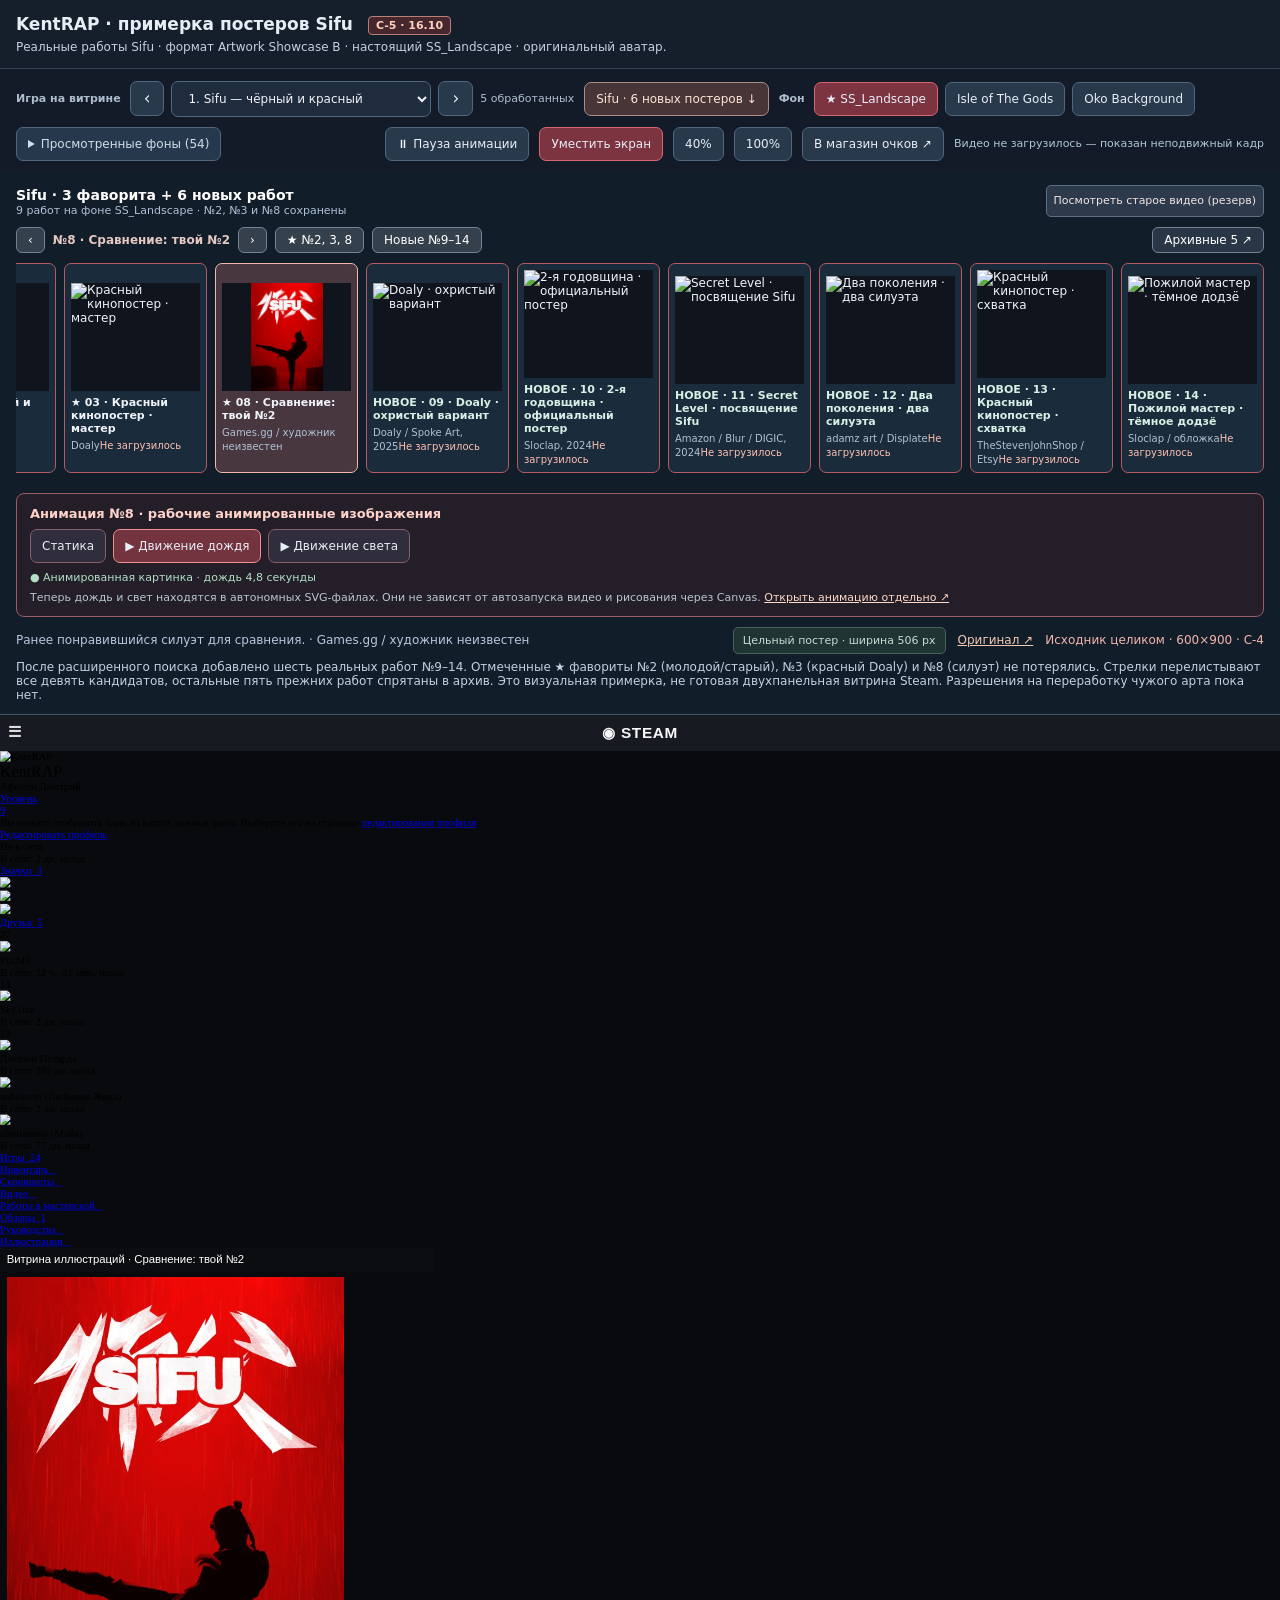
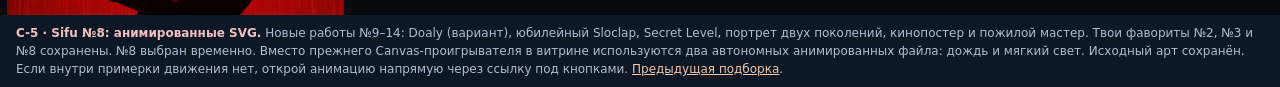
==== commit e1303e2e: "Switch Sifu poster 8 animation to self-contained animated image assets with direct standalone link" ====
--- a/steam-profile-preview/index.html
+++ b/steam-profile-preview/index.html
@@ -70,7 +70,7 @@
 #sifu-b-error{color:#f4b5ac}
 @media(max-width:720px){#sifu-b-choices{padding:9px}.sifu-b-choice{flex-basis:125px}.sifu-b-choice img{height:80px}}
 </style></head><body>
-<header><h1>KentRAP · примерка постеров Sifu <span id="sifu-release" style="display:inline-block;margin-left:9px;padding:2px 7px;border:1px solid #ba8078;color:#ffd0c1;background:#45272d;border-radius:4px;font-size:11px;vertical-align:middle">C-4 · 16.10</span></h1><p>Реальные работы Sifu · формат Artwork Showcase B · настоящий SS_Landscape · оригинальный аватар.</p></header>
+<header><h1>KentRAP · примерка постеров Sifu <span id="sifu-release" style="display:inline-block;margin-left:9px;padding:2px 7px;border:1px solid #ba8078;color:#ffd0c1;background:#45272d;border-radius:4px;font-size:11px;vertical-align:middle">C-5 · 16.10</span></h1><p>Реальные работы Sifu · формат Artwork Showcase B · настоящий SS_Landscape · оригинальный аватар.</p></header>
 <nav aria-label="Настройки примерки">
 <div id="switchbox"><label for="art-select" class="group-label">Игра на витрине</label><button id="art-prev" title="Предыдущая игра" aria-label="Предыдущая игра">‹</button><select id="art-select" aria-label="Пять адаптированных игровых иллюстраций"><option value="sifu">1. Sifu — чёрный и красный</option><option value="hogwarts">2. Hogwarts Legacy — холодная готика</option><option value="batman">3. Batman: Arkham Knight — нуар</option><option value="ori">4. Ori and the Will of the Wisps — приглушённое сияние</option><option value="mirrors">5. Mirror's Edge Catalyst — белый и красный</option></select><button id="art-next" title="Следующая игра" aria-label="Следующая игра">›</button><span class="sample-count">5 обработанных</span></div>
 <a class="shop" href="#sifu-b-choices" style="border-color:#aa8e83;background:#483537;color:#ffe4d8">Sifu · 6 новых постеров ↓</a>
@@ -80,17 +80,17 @@
 </nav>
 <section id="sifu-b-choices" aria-label="Подбор вертикальных работ Sifu"><div style="display:flex;justify-content:space-between;gap:12px;flex-wrap:wrap"><div><strong>Sifu · 3 фаворита + 6 новых работ</strong><div class="sub">9 работ на фоне SS_Landscape · №2, №3 и №8 сохранены</div></div><button id="sifu-b-old">Посмотреть старое видео (резерв)</button></div><div class="sifu-final-controls"><button id="sifu-final-back" type="button" aria-label="Предыдущий кандидат">‹</button><span id="sifu-final-current" aria-live="polite">Избранное: №2, №3, №8</span><button id="sifu-final-forward" type="button" aria-label="Следующий кандидат">›</button><button id="sifu-final-faves" type="button">★ №2, 3, 8</button><button id="sifu-final-new" type="button">Новые №9–14</button><button id="sifu-final-filter" type="button" aria-pressed="false">Архивные 5 ↗</button></div><div id="sifu-b-row"></div>
 <div id="sifu8-motion-panel" hidden aria-label="Анимационная проба Sifu номер 8">
- <strong>Анимация №8 — настоящая движущаяся примерка</strong>
+ <strong>Анимация №8 · рабочие анимированные изображения</strong>
  <div id="sifu8-motion-modes">
   <button id="sifu8-motion-static" type="button">Статика</button>
   <button id="sifu8-motion-rain" type="button">▶ Движение дождя</button>
   <button id="sifu8-motion-light" type="button">▶ Движение света</button>
  </div>
  <span id="sifu8-motion-status" aria-live="polite">Загрузка анимации…</span>
- <p>Проба на исходном арте №8. Фигура и логотип сохраняют исходные очертания; движение только в красном фоне. Это не новая сгенерированная картинка.</p>
+ <p>Теперь дождь и свет находятся в автономных SVG-файлах. Они не зависят от автозапуска видео и рисования через Canvas. <a href="./assets/sifu-08-animated.svg" target="_blank" rel="noopener" style="color:#ffd7c7">Открыть анимацию отдельно ↗</a></p>
 </div><div class="sifu-b-info"><span id="sifu-b-note"></span><span id="sifu-b-display-note" aria-label="Режим просмотра">Цельный постер · ширина 506 px</span><a id="sifu-b-source" rel="noopener noreferrer" target="_blank">Оригинал ↗</a><span id="sifu-b-error" aria-live="polite"></span></div><p style="margin-top:6px">После расширенного поиска добавлено шесть реальных работ №9–14. Отмеченные ★ фавориты №2 (молодой/старый), №3 (красный Doaly) и №8 (силуэт) не потерялись. Стрелки перелистывают все девять кандидатов, остальные пять прежних работ спрятаны в архив. Это визуальная примерка, не готовая двухпанельная витрина Steam. Разрешения на переработку чужого арта пока нет.</p></section>
 <div id="view"><div id="sizer"><div id="stage"><iframe id="steam" title="Снимок профиля KentRAP" allow="autoplay"></iframe></div></div></div>
-<aside><b>C-4 · проба настоящей анимации №8.</b> Новые работы №9–14: Doaly (вариант), юбилейный Sloclap, Secret Level, портрет двух поколений, кинопостер и пожилой мастер. Твои фавориты №2, №3 и №8 сохранены. №8 выбран временно. У него теперь есть настоящие движущиеся режимы «Дождь» и «Свет», а также «Статика» для сравнения. Логотип и силуэт не перерисованы — это первый технологический тест с анимированным фоном. <a href="./sifu-artworks.html" style="color:#eec7ae">Предыдущая подборка</a>.</aside>
+<aside><b>C-5 · Sifu №8: анимированные SVG.</b> Новые работы №9–14: Doaly (вариант), юбилейный Sloclap, Secret Level, портрет двух поколений, кинопостер и пожилой мастер. Твои фавориты №2, №3 и №8 сохранены. №8 выбран временно. Вместо прежнего Canvas-проигрывателя в витрине используются два автономных анимированных файла: дождь и мягкий свет. Исходный арт сохранён. Если внутри примерки движения нет, открой анимацию напрямую через ссылку под кнопками. <a href="./sifu-artworks.html" style="color:#eec7ae">Предыдущая подборка</a>.</aside>
 <script>
 (function(){
 const frame=document.getElementById('steam');frame.srcdoc="<!DOCTYPE html>\n<html lang=\"ru\" class=\"responsive DesktopUI\"><head><meta charset=\"utf-8\"><meta name=\"viewport\" content=\"width=1920\"><title>KentRAP — Steam profile</title>\n<link href=\"https://community.fastly.steamstatic.com/public/shared/css/motiva_sans.css?v=-yZgCk0Nu7kH&amp;l=russian&amp;_cdn=fastly\" rel=\"stylesheet\" type=\"text/css\">\n<link href=\"https://community.fastly.steamstatic.com/public/shared/css/buttons.css?v=0Ihq-pAoptBq&amp;l=russian&amp;_cdn=fastly\" rel=\"stylesheet\" type=\"text/css\">\n<link href=\"https://community.fastly.steamstatic.com/public/shared/css/shared_global.css?v=LPzP0XCBpQoS&amp;l=russian&amp;_cdn=fastly\" rel=\"stylesheet\" type=\"text/css\">\n<link href=\"https://community.fastly.steamstatic.com/public/css/globalv2.css?v=VJJj6r-t5GM6&amp;l=russian&amp;_cdn=fastly\" rel=\"stylesheet\" type=\"text/css\">\n<link href=\"https://community.fastly.steamstatic.com/public/css/skin_1/modalContent.css?v=WXAusLHclDIt&amp;l=russian&amp;_cdn=fastly\" rel=\"stylesheet\" type=\"text/css\">\n<link href=\"https://community.fastly.steamstatic.com/public/css/skin_1/profilev2.css?v=gsqlnEKSjcCb&amp;l=russian&amp;_cdn=fastly\" rel=\"stylesheet\" type=\"text/css\">\n<link href=\"https://community.fastly.steamstatic.com/public/shared/css/motiva_sans.css?v=-yZgCk0Nu7kH&amp;l=russian&amp;_cdn=fastly\" rel=\"stylesheet\" type=\"text/css\">\n<link href=\"https://community.fastly.steamstatic.com/public/css/promo/summer2017/stickers.css?v=Ncr6N09yZIap&amp;l=russian&amp;_cdn=fastly\" rel=\"stylesheet\" type=\"text/css\">\n<link href=\"https://community.fastly.steamstatic.com/public/shared/css/shared_responsive.css?v=G6uS9kBT7364&amp;l=russian&amp;_cdn=fastly\" rel=\"stylesheet\" type=\"text/css\">\n<link href=\"https://community.fastly.steamstatic.com/public/css/skin_1/header.css?v=EM4kCu67DNda&amp;l=russian&amp;_cdn=fastly\" rel=\"stylesheet\" type=\"text/css\">\n<link rel=\"stylesheet\" type=\"text/css\" href=\"https://community.fastly.steamstatic.com/public/css/applications/community/chunk~8f4f68fd6.css?contenthash=be2d541625a350c65403\">\n<link rel=\"stylesheet\" type=\"text/css\" href=\"https://community.fastly.steamstatic.com/public/css/applications/community/greenenvelope.css?contenthash=2794bc847fa39f3101a9\">\n<link rel=\"stylesheet\" type=\"text/css\" href=\"https://community.fastly.steamstatic.com/public/css/applications/community/footer.css?contenthash=c466d66e1ec7a2200676\">\n<link rel=\"stylesheet\" type=\"text/css\" href=\"https://community.fastly.steamstatic.com/public/css/applications/community/chunk~642602239.css?contenthash=fc5137b4e552ca6f8c76\">\n<link rel=\"stylesheet\" type=\"text/css\" href=\"https://community.fastly.steamstatic.com/public/css/applications/community/profile.css?contenthash=2b800600615a3c86ad32\">\n<link href=\"https://community.fastly.steamstatic.com/public/css/applications/community/main.css?v=ffA7xo5eR7aG&amp;l=russian&amp;_cdn=fastly\" rel=\"stylesheet\" type=\"text/css\">\n<style>\nhtml,body{min-width:1920px!important;min-height:1080px!important;margin:0;background:#08090c!important}\nbody{overflow-x:hidden}\n.preview-steam-head{height:54px;background:#171a21;display:flex;align-items:center;justify-content:center;color:#f8f9fb;font:bold 23px/1 Arial,sans-serif;letter-spacing:1px}\n.preview-steam-head span{position:absolute;left:12px;top:14px;color:#ddd;letter-spacing:0}\ndiv.no_header.profile_page{min-height:1026px}\ndiv.no_header.profile_page.preview_has_bg{background-image:var(--candidate-image)!important;background-color:#08090c!important;background-position:center top!important;background-size:auto!important;background-repeat:no-repeat!important}\nbody:has(.preview_has_bg){background-image:none!important;background-color:#050607!important}\n.preview_has_bg>.profile_header_bg>.profile_header_bg_texture,.preview_has_bg>.profile_content{background-image:none!important;background-color:rgba(9,11,16,.48)!important}\n\n/* Steam-style Featured Artwork example; one active item, not two showcases. */\n#kentrap_featured_showcase{margin:0 0 17px;clear:both}\n#kentrap_featured_showcase .kentrap_featured_title{min-height:33px;display:flex;justify-content:space-between;align-items:center;color:#fff;font:normal 17px/24px Arial,sans-serif;background:rgba(13,16,20,.54);padding:6px 10px}\n#kentrap_featured_showcase .kentrap_featured_title small{font:normal 11px/1.3 Arial,sans-serif;color:#b7c1cf}\n#kentrap_featured_showcase .kentrap_featured_body{padding:10px;background:rgba(10,12,17,.60);border-top:1px solid rgba(255,255,255,.06);width:652px;max-width:100%}\n#kentrap_featured_image{display:block;width:630px;max-width:100%;height:auto;aspect-ratio:1000 / 563;object-fit:cover;border:0;background:#111319}\n#kentrap_featured_showcase .kentrap_caption{color:#b7c1ca;font:normal 12px/17px Arial,sans-serif;padding:7px 2px 1px}\n\n/* Individual non-destructive color grades to keep game art coherent with noir Steam themes */\n.kentrap_art_frame{position:relative;width:630px;max-width:100%;overflow:hidden;background:#0e1219;isolation:isolate}\n.kentrap_art_frame::after{content:'';position:absolute;inset:0;z-index:1;pointer-events:none;mix-blend-mode:multiply;opacity:.19;background:linear-gradient(115deg,#0a1224 5%,transparent 48%,#120b16 100%)}\n#kentrap_featured_image{transition:filter .24s ease}\n#kentrap_featured_showcase[data-artgame=\"sifu\"] #kentrap_featured_image{filter:saturate(1.42) brightness(1.035) contrast(1.16)}\n#kentrap_featured_showcase[data-artgame=\"sifu\"] .kentrap_art_frame::after{opacity:.12;background:linear-gradient(112deg,#160b12,transparent 55%,#210507)}\n#kentrap_featured_showcase[data-artgame=\"hogwarts\"] #kentrap_featured_image{filter:saturate(1.11) brightness(1.035) contrast(1.07)}\n#kentrap_featured_showcase[data-artgame=\"hogwarts\"] .kentrap_art_frame::after{opacity:.035;background:transparent}\n#kentrap_featured_showcase[data-artgame=\"batman\"] #kentrap_featured_image{filter:saturate(1.13) brightness(1.035) contrast(1.10)}\n#kentrap_featured_showcase[data-artgame=\"batman\"] .kentrap_art_frame::after{opacity:.035;background:transparent}\n#kentrap_featured_showcase[data-artgame=\"ori\"] #kentrap_featured_image{filter:saturate(1.17) brightness(1.04) contrast(1.09)}\n#kentrap_featured_showcase[data-artgame=\"ori\"] .kentrap_art_frame::after{opacity:.035;background:transparent}\n#kentrap_featured_showcase[data-artgame=\"mirrors\"] #kentrap_featured_image{filter:saturate(1.22) brightness(1.05) contrast(1.09)}\n#kentrap_featured_showcase[data-artgame=\"mirrors\"] .kentrap_art_frame::after{opacity:.035;background:transparent}\n\n\n/* Original Sifu Reveal Trailer cut: self-hosted video, GIF fallback, no synthetic effects. */\n#kentrap_featured_showcase[data-artgame=\"sifu\"] .kentrap_art_frame{\n background:#0b1118;\n outline:1px solid rgba(172,179,183,.20);\n box-shadow:0 1px 10px rgba(0,0,0,.29);\n}\n#kentrap_featured_showcase[data-artgame=\"sifu\"] .kentrap_art_frame::after{opacity:0!important}\n#kentrap_featured_showcase[data-artgame=\"sifu\"] #kentrap_featured_image{\n filter:saturate(.94) brightness(1) contrast(1.04);\n transform:none;animation:none;will-change:auto;\n}\n#kentrap_sifu_video{\n display:none;position:absolute;inset:0;width:100%;height:100%;\n object-fit:cover;background:#0b1118;z-index:3;pointer-events:none;\n filter:saturate(.94) brightness(1) contrast(1.04);\n}\n#kentrap_sifu_gif_fallback{display:none;position:absolute;inset:0;width:100%;height:100%;object-fit:cover;z-index:2;pointer-events:none;filter:saturate(.94) contrast(1.04)}\n#kentrap_featured_showcase[data-artgame=\"sifu\"]:not(.artwork-paused) #kentrap_sifu_gif_fallback.gif-playing{display:block}\n#kentrap_featured_showcase[data-artgame=\"sifu\"] #kentrap_sifu_video{display:block}\n#kentrap_featured_showcase[data-artgame=\"sifu\"].artwork-paused #kentrap_sifu_video{display:none}\n#kentrap_featured_showcase[data-artgame=\"sifu\"] #kentrap_sifu_video:not(.video-playing){opacity:0}\n#kentrap_featured_showcase[data-artgame=\"sifu\"] #kentrap_sifu_video.video-playing{opacity:1}\n@media(prefers-reduced-motion:reduce){\n #kentrap_featured_showcase:not(.artwork-force-motion) #kentrap_sifu_video{display:none}\n}\n\n</style></head>\n<body class=\"flat_page profile_page DefaultTheme responsive_page\">\n<div class=\"preview-steam-head\"><span>☰</span>◉ STEAM</div>\n<div class=\"responsive_page_frame with_header\"><div class=\"responsive_page_content\"><div role=\"main\" class=\"responsive_page_template_content\" id=\"responsive_page_template_content\">\n<div class=\"no_header profile_page   \" style=\"\">\n\n\t\n\t\n\n\n<div class=\"profile_header_bg\">\n\n\t<div class=\"profile_header_bg_texture\">\n\t\t\n\t\t<div class=\"profile_header\">\n\n\t\t\t\n\t\t\t\t\t\t\n\t\t\t<div class=\"profile_header_content\" data-panel=\"{&quot;flow-children&quot;:&quot;row&quot;}\">\n\n\t\t\t\t\n\t\t\t\t<div class=\"playerAvatar profile_header_size offline\" data-miniprofile=\"126076527\">\n\t\t\t\t\t\t\t\t\t\t<div class=\"playerAvatarAutoSizeInner\">\n\t\t\t\t\t\t\t\t\t\t\t\t\t\t\t\t\t\t\t\t<picture>\n\t\t\t\t<source media=\"(prefers-reduced-motion: reduce)\" srcset=\"https://avatars.fastly.steamstatic.com/81c1bf438b2902ab7f8d6f5a52faf2b99d91c074_full.jpg\">\n\t\t\t\t<img src=\"https://avatars.fastly.steamstatic.com/81c1bf438b2902ab7f8d6f5a52faf2b99d91c074_full.jpg\" alt=\"KentRAP\">\n\t\t\t</picture>\n\t\t\t\t\t\t\t</div>\n\t\t\t\t</div>\n\n\t\t\t\t<div class=\"profile_header_centered_col\">\n\t\t\t\t\t<div class=\"profile_header_centered_persona\">\n\t\t\t\t\t\t<div class=\"persona_name\" style=\"font-size: 24px;\">\n\t\t\t\t\t\t\t<span class=\"actual_persona_name\">KentRAP</span>\n\t\t\t\t\t\t\t\t\t\t\t\t\t\t\t\t\t\t\t\t\t\t<span class=\"namehistory_link\">\n\t\t\t\t\t\t\t\t<img id=\"getnamehistory_arrow\" src=\"https://community.fastly.steamstatic.com/public/images/skin_1/arrowDn9x5.gif\" width=\"9\" height=\"5\" border=\"0\">\n\t\t\t\t\t\t\t</span>\n\t\t\t\t\t\t\t\t\t\t\t\t\t\t<div id=\"NamePopup\" class=\"popup_block_new\" style=\"display: none;\">\n\t\t\t\t\t\t\t\t<div class=\"popup_body popup_menu\">\n\t\t\t\t\t\t\t\t\t<div>Другие имена пользователя:</div>\n\t\t\t\t\t\t\t\t\t<div id=\"NamePopupAliases\">\n\n\t\t\t\t\t\t\t\t\t</div>\n\t\t\t\t\t\t\t\t\t<div style=\"display:none\" id=\"NamePopupClearAliases\">\n\t\t\t\t\t\t\t\t\t\t\t\t\t\t\t\t\t\t\t\t\t<a>Очистить историю имён</a>\n\t\t\t\t\t\t\t\t\t\t\t\t\t\t\t\t\t\t\t</div>\n\t\t\t\t\t\t\t\t\t<div style=\"clear:both\"></div>\n\t\t\t\t\t\t\t\t</div>\n\t\t\t\t\t\t\t</div>\n\t\t\t\t\t\t</div>\n\t\t\t\t\t\t\t\t\t\t\t\t\t<div class=\"header_real_name ellipsis\">\n\t\t\t\t\t\t\t\t<bdi>Афонин  Дмитрий</bdi>\n\t\t\t\t\t\t\t\t\t\t\t\t\t\t\t</div>\n\t\t\t\t\t\t\t\t\t\t\t</div>\n\t\t\t\t\t\t<div class=\"profile_header_summary desktop\">\n\t\t\t\t\t</div>\n\t\t\t\t</div>\n\n\t\t\t\t\t<div class=\"profile_header_summary mobile\">\n\t\t\t\t\t</div>\n\n\t\t\t\t<div class=\"profile_header_badgeinfo\" data-panel=\"{&quot;flow-children&quot;:&quot;column&quot;}\">\n\t\t\t\t\t\t\t\t\t\t\t<div class=\"profile_header_badgeinfo_badge_area\">\n\t\t\t\t\t\t\t\t\t\t\t\t\t\t\t<a data-panel=\"{&quot;focusable&quot;:true,&quot;clickOnActivate&quot;:true}\" role=\"button\" class=\"persona_level_btn\" href=\"https://steamcommunity.com/id/KentRAP/badges\">\n\t\t\t\t\t\t\t\t\t\t\t\t\t\t<div class=\"persona_name persona_level\">Уровень <div class=\"friendPlayerLevel lvl_0\"><span class=\"friendPlayerLevelNum\">9</span></div></div>\n\t\t\t\t\t\t\t\t\t\t\t\t\t\t\t</a>\n\t\t\t\t\t\t\t\t\t\t\t\t\t\t\t<div class=\"profile_header_badge\">\n\t\t\t\t\t\t\t\t\t\t\t\t\t\t\t\t\t\t\t<div class=\"profile_header_badge_instructions\">\n\t\t\t\t\t\t\t\t\t\t\tВы можете отобразить один из ваших значков здесь. Выберите его на странице <a class=\"whiteLink\" href=\"https://steamcommunity.com/id/KentRAP/edit/\">редактирования профиля</a>.\t\t\t\t\t\t\t\t\t\t</div>\n\t\t\t\t\t\t\t\t\t\t\t\t\t\t\t\t\t</div>\n\t\t\t\t\t\t\t\t\t\t\t\t\t</div>\n\t\t\t\t\t\t\t\t\t\t<div class=\"profile_header_actions\">\n\t\t\t\t\t\t\t\t\t\t\t\t\t<a class=\"btn_profile_action btn_medium\" href=\"https://steamcommunity.com/id/KentRAP/edit/info\">\n\t\t\t\t\t\t\t\t<span>Редактировать профиль</span>\n\t\t\t\t\t\t\t</a>\n\t\t\t\t\t\t\t\t\t\t\t</div>\n\t\t\t\t</div>\n\t\t\t</div>\n\t\t</div>\n\t\t\n\t</div>\n</div>\n\n\t<div class=\"profile_content \">\n\t\t<div class=\"profile_content_inner\">\n\t\t\t\n\t\t\t\n\n\t\t\t\n\t\t\t\n\n\n\t\t\t<div class=\"profile_rightcol\">\n\t\t\t\t<div class=\"responsive_status_info\">\n\t\t\t\t\t\t<div class=\"profile_in_game persona offline\">\n\t\t\t\t\t<div class=\"profile_in_game_header\">Не в сети</div>\n\t\t\t\t\t\t\t<div class=\"profile_in_game_name\">В сети: 2 дн. назад</div>\n\t\t\t</div>\n\t\t\t\t\t\t\t\t\t</div>\n\n\t\t\t\t<div class=\"responsive_count_link_area\">\n\t\t\t\t\t\n\t\t\t\t\t\n\t\t\t\t\t<div data-panel=\"{&quot;maintainX&quot;:true,&quot;bFocusRingRoot&quot;:true,&quot;flow-children&quot;:&quot;row&quot;}\" class=\"profile_badges\">\n\t\t\t\t\t\t<div class=\"profile_count_link_preview_ctn\" data-panel=\"{&quot;focusable&quot;:true,&quot;clickOnActivate&quot;:true}\" role=\"button\">\n\t\t\t\t\t\t\t\t\t\t\t\t\t\t\t\t<div data-panel=\"{&quot;focusable&quot;:true,&quot;clickOnActivate&quot;:true}\" role=\"button\" class=\"profile_count_link ellipsis\">\n\t\t\t\t\t\t<a href=\"https://steamcommunity.com/id/KentRAP/badges/\">\n\t\t\t\t\t\t\t<span class=\"count_link_label\">Значки</span>&nbsp;\n\t\t\t\t\t\t\t<span class=\"profile_count_link_total\">\n\t\t\t\t\t\t\t\t\t\t\t\t\t\t\t\t\t3\t\t\t\t\t\t\t\t\t\t\t\t\t\t\t</span>\n\t\t\t\t\t\t</a>\n\t\t\t\t\t</div>\n\t\t\t\t\t\t\t\t\t\t\t\t\t\t<div class=\"profile_count_link_preview\">\n\t\t\t\t\t\t\t\t\t\t\t\t\t\t\t\t\t\t\t\t\t\t\t\t\t<div class=\"profile_badges_badge \" data-tooltip-html=\"Столп сообщества&lt;br&gt;\nВыполнено 13 из 28 заданий сообщества Steam. Завершите еще 8, чтобы получить значок 2-го уровня.\">\n\t\t\t\t\t\t\t\t\t\t<a href=\"https://steamcommunity.com/id/KentRAP/badges/2\">\n\t\t\t\t\t\t\t\t\t\t\t<img src=\"https://community.fastly.steamstatic.com/public/images/badges/01_community/community02_80.png\" class=\"badge_icon small\">\n\t\t\t\t\t\t\t\t\t\t</a>\n\t\t\t\t\t\t\t\t\t</div>\n\t\t\t\t\t\t\t\t\t\t\t\t\t\t\t\t\t\t\t\t\t\t\t\t\t\t<div class=\"profile_badges_badge \" data-tooltip-html=\"Знаток&lt;br&gt;\nИгр в библиотеке: 24\">\n\t\t\t\t\t\t\t\t\t\t<a href=\"https://steamcommunity.com/id/KentRAP/badges/13\">\n\t\t\t\t\t\t\t\t\t\t\t<img src=\"https://community.fastly.steamstatic.com/public/images/badges/13_gamecollector/10_80.png?v=4\" class=\"badge_icon small\">\n\t\t\t\t\t\t\t\t\t\t</a>\n\t\t\t\t\t\t\t\t\t</div>\n\t\t\t\t\t\t\t\t\t\t\t\t\t\t\t\t\t\t\t\t\t\t\t\t\t\t<div class=\"profile_badges_badge \" data-tooltip-html=\"Выслуга лет&lt;br&gt;\nДата регистрации: 16 марта 2013 г.\">\n\t\t\t\t\t\t\t\t\t\t<a href=\"https://steamcommunity.com/id/KentRAP/badges/1\">\n\t\t\t\t\t\t\t\t\t\t\t<img src=\"https://community.fastly.steamstatic.com/public/images/badges/02_years/steamyears13_80.png\" class=\"badge_icon small\">\n\t\t\t\t\t\t\t\t\t\t</a>\n\t\t\t\t\t\t\t\t\t</div>\n\t\t\t\t\t\t\t\t\t\t\t\t\t\t\t\t\t\t\t\t\t\t\t\t\t<div style=\"clear: left;\"></div>\n\t\t\t\t\t\t\t</div>\n\t\t\t\t\t\t</div>\n\t\t\t\t\t</div>\n\t\t\t\t\t\n\t\t\t\t\t<div data-panel=\"{&quot;maintainX&quot;:true,&quot;bFocusRingRoot&quot;:true,&quot;flow-children&quot;:&quot;row&quot;}\" id=\"responsive_groupfriends_element_ctn\">\n\t\t\t\t\t<div class=\"profile_friend_links profile_count_link_preview_ctn responsive_groupfriends_element\" data-panel=\"{&quot;focusable&quot;:true,&quot;clickOnActivate&quot;:true}\" role=\"button\">\n\t\t\t\t\t\t\t\t\t\t\t\t\t\t\t<div data-panel=\"{&quot;focusable&quot;:true,&quot;clickOnActivate&quot;:true}\" role=\"button\" class=\"profile_count_link ellipsis\">\n\t\t\t\t\t\t<a href=\"https://steamcommunity.com/id/KentRAP/friends/\">\n\t\t\t\t\t\t\t<span class=\"count_link_label\">Друзья</span>&nbsp;\n\t\t\t\t\t\t\t<span class=\"profile_count_link_total\">\n\t\t\t\t\t\t\t\t\t\t\t\t\t\t\t\t\t5\t\t\t\t\t\t\t\t\t\t\t\t\t\t\t</span>\n\t\t\t\t\t\t</a>\n\t\t\t\t\t</div>\n\t\t\t\t\t\t\t\n\t\t\t\t\t\t\n\t\t\t\t\t\t<div class=\"profile_topfriends profile_count_link_preview\">\n\t\t\t\t\t\t\t\t\t\t\t\t\t\t\t\t\t<div data-panel=\"{&quot;flow-children&quot;:&quot;column&quot;}\" class=\"friendBlock persona offline\" data-miniprofile=\"85910454\">\n\t\t\t\t\t\t<a class=\"friendBlockLinkOverlay\" href=\"https://steamcommunity.com/profiles/76561198046176182\"></a>\n\t\t\t\t\t\t\t\t\t\t<div class=\"friendPlayerLevel lvl_20\">\n\t\t\t\t\t<span class=\"friendPlayerLevelNum\">27</span>\n\t\t\t\t</div>\n\t\t\t\t\t\t\t\t\t\t\t\t<div class=\"playerAvatar offline\">\n\t\t\t\t<img src=\"https://avatars.fastly.steamstatic.com/4c96fba44939ee6e2745a4cd42d66880d2b8fe78_medium.jpg\">\n\t\t\t</div>\n\t\t\t<div class=\"friendBlockContent\">\n\t\t\t\tPin249<br>\n\t\t\t\t<span class=\"friendSmallText\">\n\t\tВ сети: 32 ч., 41 мин. назад\n\t\t\t\t</span>\n\t\t\t</div>\n\t\t</div>\n\t\t\t\t\t\t\t\t\t\t\t\t\t\t\t\t\t\t\t<div data-panel=\"{&quot;flow-children&quot;:&quot;column&quot;}\" class=\"friendBlock persona offline\" data-miniprofile=\"122604291\">\n\t\t\t\t\t\t<a class=\"friendBlockLinkOverlay\" href=\"https://steamcommunity.com/profiles/76561198082870019\"></a>\n\t\t\t\t\t\t\t\t\t\t<div class=\"friendPlayerLevel lvl_10\">\n\t\t\t\t\t<span class=\"friendPlayerLevelNum\">14</span>\n\t\t\t\t</div>\n\t\t\t\t\t\t\t\t\t\t\t\t<div class=\"playerAvatar offline\">\n\t\t\t\t<img src=\"https://avatars.fastly.steamstatic.com/dc84ec740f26fbdfe31d29a6fa06ba48862736c7_medium.jpg\">\n\t\t\t</div>\n\t\t\t<div class=\"friendBlockContent\">\n\t\t\t\tSky1ine<br>\n\t\t\t\t<span class=\"friendSmallText\">\n\t\tВ сети: 2 дн. назад\n\t\t\t\t</span>\n\t\t\t</div>\n\t\t</div>\n\t\t\t\t\t\t\t\t\t\t\t\t\t\t\t\t\t\t\t<div data-panel=\"{&quot;flow-children&quot;:&quot;column&quot;}\" class=\"friendBlock persona offline\" data-miniprofile=\"39740387\">\n\t\t\t\t\t\t<a class=\"friendBlockLinkOverlay\" href=\"https://steamcommunity.com/id/narcoff05\"></a>\n\t\t\t\t\t\t\t\t\t\t<div class=\"friendPlayerLevel lvl_10\">\n\t\t\t\t\t<span class=\"friendPlayerLevelNum\">13</span>\n\t\t\t\t</div>\n\t\t\t\t\t\t\t\t\t\t\t\t<div class=\"playerAvatar offline\">\n\t\t\t\t<img src=\"https://avatars.fastly.steamstatic.com/c737437a53b1d9f641bdb0d882309ecadd223704_medium.jpg\">\n\t\t\t</div>\n\t\t\t<div class=\"friendBlockContent\">\n\t\t\t\tДжонни Петарда<br>\n\t\t\t\t<span class=\"friendSmallText\">\n\t\tВ сети: 285 дн. назад\n\t\t\t\t</span>\n\t\t\t</div>\n\t\t</div>\n\t\t\t\t\t\t\t\t\t\t\t\t\t\t\t\t\t\t\t<div data-panel=\"{&quot;flow-children&quot;:&quot;column&quot;}\" class=\"friendBlock persona offline\" data-miniprofile=\"716967272\">\n\t\t\t\t\t\t<a class=\"friendBlockLinkOverlay\" href=\"https://steamcommunity.com/profiles/76561198677233000\"></a>\n\t\t\t\t\t\t\t\t\t\t\t\t\t\t\t<div class=\"playerAvatar offline\">\n\t\t\t\t<img src=\"https://avatars.fastly.steamstatic.com/f4d3b102a8326a136760fa7357de8a9c46474717_medium.jpg\">\n\t\t\t</div>\n\t\t\t<div class=\"friendBlockContent\">\n\t\t\t\tanbelovin <span class=\"nickname_block\">(<span class=\"nickname_name\">Любимая Жена</span>)</span><br>\n\t\t\t\t<span class=\"friendSmallText\">\n\t\tВ сети: 2 дн. назад\n\t\t\t\t</span>\n\t\t\t</div>\n\t\t</div>\n\t\t\t\t\t\t\t\t\t\t\t\t\t\t\t\t\t\t\t<div data-panel=\"{&quot;flow-children&quot;:&quot;column&quot;}\" class=\"friendBlock persona offline\" data-miniprofile=\"705501107\">\n\t\t\t\t\t\t<a class=\"friendBlockLinkOverlay\" href=\"https://steamcommunity.com/profiles/76561198665766835\"></a>\n\t\t\t\t\t\t\t\t\t\t\t\t\t\t\t<div class=\"playerAvatar offline\">\n\t\t\t\t<img src=\"https://avatars.fastly.steamstatic.com/3572c0bd89d3711c8a15d82568a265b7745493b1_medium.jpg\">\n\t\t\t</div>\n\t\t\t<div class=\"friendBlockContent\">\n\t\t\t\tafoninamaj <span class=\"nickname_block\">(<span class=\"nickname_name\">Майя</span>)</span><br>\n\t\t\t\t<span class=\"friendSmallText\">\n\t\tВ сети: 77 дн. назад\n\t\t\t\t</span>\n\t\t\t</div>\n\t\t</div>\n\t\t\t\t\t\t\t\t\t\t\t\t\t\t\t</div>\n\t\t\t\t\t</div></div>\n\n\t\t\t\t\t<div data-panel=\"{&quot;maintainX&quot;:true,&quot;bFocusRingRoot&quot;:true,&quot;flow-children&quot;:&quot;row&quot;}\" class=\"profile_item_links\">\n\t\t\t\t\t\t\t\t\t\t\t\t\t\t\t<div data-panel=\"{&quot;focusable&quot;:true,&quot;clickOnActivate&quot;:true}\" role=\"button\" class=\"profile_count_link ellipsis\">\n\t\t\t\t\t\t<a href=\"https://steamcommunity.com/id/KentRAP/games/?tab=all\">\n\t\t\t\t\t\t\t<span class=\"count_link_label\">Игры</span>&nbsp;\n\t\t\t\t\t\t\t<span class=\"profile_count_link_total\">\n\t\t\t\t\t\t\t\t\t\t\t\t\t\t\t\t\t24\t\t\t\t\t\t\t\t\t\t\t\t\t\t\t</span>\n\t\t\t\t\t\t</a>\n\t\t\t\t\t</div>\n\t\t\t\t\t\t\t\t\t\t\t\t\t\t\t\t\t\t\t\t\t\t<div data-panel=\"{&quot;focusable&quot;:true,&quot;clickOnActivate&quot;:true}\" role=\"button\" class=\"profile_count_link ellipsis\">\n\t\t\t\t\t\t<a href=\"https://steamcommunity.com/id/KentRAP/inventory/\">\n\t\t\t\t\t\t\t<span class=\"count_link_label\">Инвентарь</span>&nbsp;\n\t\t\t\t\t\t\t<span class=\"profile_count_link_total\">\n\t\t\t\t\t\t\t\t\t\t\t\t\t\t\t\t\t&nbsp; <!-- so the line spaces like the rest -->\n\t\t\t\t\t\t\t\t\t\t\t\t\t\t\t</span>\n\t\t\t\t\t\t</a>\n\t\t\t\t\t</div>\n\t\t\t\t\t\t\t\t\t\t\t\t\t\t\t\t\t\t\t\t\t\t<div data-panel=\"{&quot;focusable&quot;:true,&quot;clickOnActivate&quot;:true}\" role=\"button\" class=\"profile_count_link ellipsis\">\n\t\t\t\t\t\t<a href=\"https://steamcommunity.com/id/KentRAP/screenshots/\">\n\t\t\t\t\t\t\t<span class=\"count_link_label\">Скриншоты</span>&nbsp;\n\t\t\t\t\t\t\t<span class=\"profile_count_link_total\">\n\t\t\t\t\t\t\t\t\t\t\t\t\t\t\t\t\t&nbsp; <!-- so the line spaces like the rest -->\n\t\t\t\t\t\t\t\t\t\t\t\t\t\t\t</span>\n\t\t\t\t\t\t</a>\n\t\t\t\t\t</div>\n\t\t\t\t\t\t\t\t\t\t\t\t\t\t\t\t\t\t\t\t\t\t<div data-panel=\"{&quot;focusable&quot;:true,&quot;clickOnActivate&quot;:true}\" role=\"button\" class=\"profile_count_link ellipsis\">\n\t\t\t\t\t\t<a href=\"https://steamcommunity.com/id/KentRAP/videos/\">\n\t\t\t\t\t\t\t<span class=\"count_link_label\">Видео</span>&nbsp;\n\t\t\t\t\t\t\t<span class=\"profile_count_link_total\">\n\t\t\t\t\t\t\t\t\t\t\t\t\t\t\t\t\t&nbsp; <!-- so the line spaces like the rest -->\n\t\t\t\t\t\t\t\t\t\t\t\t\t\t\t</span>\n\t\t\t\t\t\t</a>\n\t\t\t\t\t</div>\n\t\t\t\t\t\t\t\t\t\t\t\t\t\t\t\t\t\t\t\t\t\t<div data-panel=\"{&quot;focusable&quot;:true,&quot;clickOnActivate&quot;:true}\" role=\"button\" class=\"profile_count_link ellipsis\">\n\t\t\t\t\t\t<a href=\"https://steamcommunity.com/id/KentRAP/myworkshopfiles/\">\n\t\t\t\t\t\t\t<span class=\"count_link_label\">Работы в мастерской</span>&nbsp;\n\t\t\t\t\t\t\t<span class=\"profile_count_link_total\">\n\t\t\t\t\t\t\t\t\t\t\t\t\t\t\t\t\t&nbsp; <!-- so the line spaces like the rest -->\n\t\t\t\t\t\t\t\t\t\t\t\t\t\t\t</span>\n\t\t\t\t\t\t</a>\n\t\t\t\t\t</div>\n\t\t\t\t\t\t\t\t\t\t\t\t\t\t\t\t\t\t\t\t\t\t<div data-panel=\"{&quot;focusable&quot;:true,&quot;clickOnActivate&quot;:true}\" role=\"button\" class=\"profile_count_link ellipsis\">\n\t\t\t\t\t\t<a href=\"https://steamcommunity.com/id/KentRAP/recommended/\">\n\t\t\t\t\t\t\t<span class=\"count_link_label\">Обзоры</span>&nbsp;\n\t\t\t\t\t\t\t<span class=\"profile_count_link_total\">\n\t\t\t\t\t\t\t\t\t\t\t\t\t\t\t\t\t1\t\t\t\t\t\t\t\t\t\t\t\t\t\t\t</span>\n\t\t\t\t\t\t</a>\n\t\t\t\t\t</div>\n\t\t\t\t\t\t\t\t\t\t\t\t\t\t\t\t\t\t\t\t\t\t<div data-panel=\"{&quot;focusable&quot;:true,&quot;clickOnActivate&quot;:true}\" role=\"button\" class=\"profile_count_link ellipsis\">\n\t\t\t\t\t\t<a href=\"https://steamcommunity.com/id/KentRAP/myworkshopfiles/?section=guides\">\n\t\t\t\t\t\t\t<span class=\"count_link_label\">Руководства</span>&nbsp;\n\t\t\t\t\t\t\t<span class=\"profile_count_link_total\">\n\t\t\t\t\t\t\t\t\t\t\t\t\t\t\t\t\t&nbsp; <!-- so the line spaces like the rest -->\n\t\t\t\t\t\t\t\t\t\t\t\t\t\t\t</span>\n\t\t\t\t\t\t</a>\n\t\t\t\t\t</div>\n\t\t\t\t\t\t\t\t\t\t\t\t\t\t\t\t\t\t\t\t\t\t<div data-panel=\"{&quot;focusable&quot;:true,&quot;clickOnActivate&quot;:true}\" role=\"button\" class=\"profile_count_link ellipsis\">\n\t\t\t\t\t\t<a href=\"https://steamcommunity.com/id/KentRAP/images/\">\n\t\t\t\t\t\t\t<span class=\"count_link_label\">Иллюстрации</span>&nbsp;\n\t\t\t\t\t\t\t<span class=\"profile_count_link_total\">\n\t\t\t\t\t\t\t\t\t\t\t\t\t\t\t\t\t&nbsp; <!-- so the line spaces like the rest -->\n\t\t\t\t\t\t\t\t\t\t\t\t\t\t\t</span>\n\t\t\t\t\t\t</a>\n\t\t\t\t\t</div>\n\t\t\t\t\t\t\t\t\t\t\t\t\t<div style=\"clear: left;\"></div>\n\t\t\t\t\t</div>\n\t\t\t\t</div>\n\n\t\t\t\t\n\t\t\t\t\t\t\t\t\t<div></div>\n\t\t\t\t\n\t\t\t</div>\n\n\n\t\t\t<div class=\"profile_leftcol\">\n<section id=\"kentrap_featured_showcase\" class=\"profile_customization\" data-artgame=\"sifu\" aria-label=\"Примерка витрины иллюстраций\"><div class=\"kentrap_featured_title\"><span>Избранная иллюстрация</span><small>Предварительный просмотр</small></div><div class=\"kentrap_featured_body\"><div class=\"kentrap_art_frame\"><img id=\"kentrap_featured_image\" src=\"https://kentrap2011-hub.github.io/stopgame-ratings-data/steam-profile-preview/assets/sifu-elder-master-poster.jpg\" alt=\"Sifu — молодой боец начинает связку движений\" width=\"630\" height=\"355\" loading=\"eager\"><video id=\"kentrap_sifu_video\" muted autoplay playsinline loop preload=\"auto\" disablepictureinpicture poster=\"https://kentrap2011-hub.github.io/stopgame-ratings-data/steam-profile-preview/assets/sifu-elder-master-poster.jpg\" aria-label=\"Sifu — один пожилой мастер в исходной сцене\"><source src=\"https://kentrap2011-hub.github.io/stopgame-ratings-data/steam-profile-preview/assets/sifu-elder-master-loop.webm\" type=\"video/webm\"><source src=\"https://kentrap2011-hub.github.io/stopgame-ratings-data/steam-profile-preview/assets/sifu-elder-master-loop.mp4\" type=\"video/mp4\"></video><img id=\"kentrap_sifu_gif_fallback\" data-src=\"https://kentrap2011-hub.github.io/stopgame-ratings-data/steam-profile-preview/assets/sifu-elder-master-loop.gif\" alt=\"Sifu — движения пожилого мастера\" width=\"630\" height=\"354\"><i class=\"sifu-vignette\"></i></div></div><div id=\"kentrap_caption\" class=\"kentrap_caption\"><span id=\"kentrap_caption_text\">Sifu · один пожилой мастер · исходное движение</span> · <a id=\"kentrap_source\" href=\"https://store.steampowered.com/app/2138710/Sifu/\" target=\"_blank\" rel=\"noopener noreferrer\" style=\"color:#bacce0\">Источник ↗</a></div></div></section>\n\n\n\t\t\t\t\n\t\t\t\t\t\t\t\t\t<div class=\"profile_customization\">\n\t\t\t\t\t\t<div class=\"profile_recentgame_header profile_customization_header\">\n\t\t\t\t\t\t\t<div>Недавняя активность</div>\n\t\t\t\t\t\t\t\t\t\t\t\t\t\t\t<div class=\"recentgame_quicklinks recentgame_recentplaytime\">\n\t\t\t\t\t\t\t\t\t<div>15,5 ч. за последние 2 недели</div>\n\t\t\t\t\t\t\t\t</div>\n\t\t\t\t\t\t\t\t\t\t\t\t\t</div>\n\t\t\t\t\t\t<div class=\"profile_customization_block\">\n\n\t\t\t\t\t\t\t<div class=\"recent_games\">\n\t\t\t\t\t\t\t\t\t\t\t\t\t\t\t\t\t<div class=\"recent_game\">\n\t\t\t\t\t\t\t\t\t\t<div data-panel=\"{&quot;type&quot;:&quot;PanelGroup&quot;}\" class=\"recent_game_content\">\n\t\t\t\t\t\t\t\t\t\t\t<div class=\"game_info\">\n\t\t\t\t\t\t\t\t\t\t\t\t<div class=\"game_info_cap \"><a href=\"https://steamcommunity.com/app/2138710\"><img class=\"game_capsule\" src=\"https://shared.fastly.steamstatic.com/store_item_assets/steam/apps/2138710/capsule_184x69.jpg?t=1782742326\"></a></div>\n\t\t\t\t\t\t\t\t\t\t\t\t<div class=\"game_info_details\">\n\t\t\t\t\t\t\t\t\t\t\t\t\t22 ч. всего<br>\n\t\t\t\t\t\t\t\t\t\t\t\t\t\t\t\t\t\t\t\t\t\t\t\t\t\t\t\t\t\t\t\t\t\t\t\t\t\t\t\t\t\tпоследний запуск 12 окт\t\t\t\t\t\t\t\t\t\t\t\t\t\t\t\t\t\t\t\t\t\t\t\t\t\t\t\t\t\t\t\t\t\t\t\t\t\t\t</div>\n\t\t\t\t\t\t\t\t\t\t\t\t<div class=\"game_name\"><a class=\"whiteLink\" href=\"https://steamcommunity.com/app/2138710\">Sifu</a></div>\n\t\t\t\t\t\t\t\t\t\t\t</div>\n\n\t\t\t\t\t\t\t\t\t\t\t\t<div class=\"game_info_stats\">\n\t\t\t\t\t<div class=\"game_info_achievements_only_ctn\">\n\t\t\t\t\t\t\t\t\t\t\t\t\t<div class=\"game_info_achievements\">\n\t\t\t\t\t\t\t\t\t\t\t\t<div class=\"game_info_achievements_summary_area\">\n\t\t\t\t\t\t\t\t\t\t\t\t\t\t\t<span class=\"game_info_achievement_summary\">\n\t\t\t\t\t\t\t\t\t<a class=\"whiteLink\" href=\"https://steamcommunity.com/id/KentRAP/stats/2138710/achievements/\">Достижения</a>\n\t\t\t\t\t\t\t\t\t<span class=\"ellipsis\">24 из 61</span>\n\t\t\t\t\t\t\t\t</span>\n\t\t\t\t\t\t\t\t\t\t\t\t\t\t<div class=\"achievement_progress_bar_ctn\">\n\t\t\t\t\t\t\t\t\t\t\t\t\t\t\t\t\t<div class=\"progress_bar\" style=\"width: 39%;\">\n\n\t\t\t\t\t\t\t\t\t</div>\n\t\t\t\t\t\t\t\t\t\t\t\t\t\t\t</div>\n\t\t\t\t\t\t</div>\n\t\t\t\t\t\t<div class=\"achievement_icons\">\n\t\t\t\t\t\t\t\t\t\t\t\t\t\t\t\t\t\t\t\t\t\t<div class=\"game_info_achievement\" data-tooltip-text=\"Пьяный боец\">\n\t\t\t\t\t\t\t\t\t<a href=\"https://steamcommunity.com/id/KentRAP/stats/2138710/achievements/\">\n\t\t\t\t\t\t\t\t\t\t<img src=\"https://shared.fastly.steamstatic.com/community_assets/images/apps/2138710/a6b590a5b1ec5b7b5f31303973b68dc8f28c051d.jpg\">\n\t\t\t\t\t\t\t\t\t</a>\n\t\t\t\t\t\t\t\t</div>\n\t\t\t\t\t\t\t\t\t\t\t\t\t\t\t<div class=\"game_info_achievement\" data-tooltip-text=\"36 ступеней кунг-фу\">\n\t\t\t\t\t\t\t\t\t<a href=\"https://steamcommunity.com/id/KentRAP/stats/2138710/achievements/\">\n\t\t\t\t\t\t\t\t\t\t<img src=\"https://shared.fastly.steamstatic.com/community_assets/images/apps/2138710/90753e410a7750afbb5e5cfb336ce9c9f3afc5da.jpg\">\n\t\t\t\t\t\t\t\t\t</a>\n\t\t\t\t\t\t\t\t</div>\n\t\t\t\t\t\t\t\t\t\t\t\t\t\t\t<div class=\"game_info_achievement\" data-tooltip-text=\"Кровь леди на снегу\">\n\t\t\t\t\t\t\t\t\t<a href=\"https://steamcommunity.com/id/KentRAP/stats/2138710/achievements/\">\n\t\t\t\t\t\t\t\t\t\t<img src=\"https://shared.fastly.steamstatic.com/community_assets/images/apps/2138710/44390fd4f8b43ef092a612fb1c628c53dcedd82b.jpg\">\n\t\t\t\t\t\t\t\t\t</a>\n\t\t\t\t\t\t\t\t</div>\n\t\t\t\t\t\t\t\t\t\t\t\t\t\t\t<div class=\"game_info_achievement\" data-tooltip-text=\"Будь как вода, друг мой\">\n\t\t\t\t\t\t\t\t\t<a href=\"https://steamcommunity.com/id/KentRAP/stats/2138710/achievements/\">\n\t\t\t\t\t\t\t\t\t\t<img src=\"https://shared.fastly.steamstatic.com/community_assets/images/apps/2138710/129d84aef092d13a6d8a4098f1fe2312754a2b90.jpg\">\n\t\t\t\t\t\t\t\t\t</a>\n\t\t\t\t\t\t\t\t</div>\n\t\t\t\t\t\t\t\t\t\t\t\t\t\t\t<div class=\"game_info_achievement\" data-tooltip-text=\"Пылающий тигр\">\n\t\t\t\t\t\t\t\t\t<a href=\"https://steamcommunity.com/id/KentRAP/stats/2138710/achievements/\">\n\t\t\t\t\t\t\t\t\t\t<img src=\"https://shared.fastly.steamstatic.com/community_assets/images/apps/2138710/84edf689d433c65ef849183a91dc8676d710e61b.jpg\">\n\t\t\t\t\t\t\t\t\t</a>\n\t\t\t\t\t\t\t\t</div>\n\t\t\t\t\t\t\t\t\t\t\t\t\t\t\t\t\t\t\t\t\t\t<div data-panel=\"{&quot;focusable&quot;:true,&quot;clickOnActivate&quot;:true}\" role=\"button\" class=\"game_info_achievement plus_more\">\n\t\t\t\t\t\t\t\t\t+19\t\t\t\t\t\t\t\t</div>\n\t\t\t\t\t\t\t\t\t\t\t\t\t</div>\n\t\t\t\t\t</div>\n\t\t\t\t\t\t\t\t<div style=\"clear: both;\"></div>\n\t\t\t</div>\n\t\t\t\t\t</div>\n\t\t\t\t\t\t\t\t\t\t</div>\n\t\t\t\t\t\t\t\t\t</div>\n\t\t\t\t\t\t\t\t\t\t\t\t\t\t\t\t\t<div class=\"recent_game\">\n\t\t\t\t\t\t\t\t\t\t<div data-panel=\"{&quot;type&quot;:&quot;PanelGroup&quot;}\" class=\"recent_game_content\">\n\t\t\t\t\t\t\t\t\t\t\t<div class=\"game_info\">\n\t\t\t\t\t\t\t\t\t\t\t\t<div class=\"game_info_cap \"><a href=\"https://steamcommunity.com/app/690640\"><img class=\"game_capsule\" src=\"https://shared.fastly.steamstatic.com/store_item_assets/steam/apps/690640/2f8046e5409963a84cec48d9c116f7ec287b9f76/capsule_184x69.jpg?t=1789546865\"></a></div>\n\t\t\t\t\t\t\t\t\t\t\t\t<div class=\"game_info_details\">\n\t\t\t\t\t\t\t\t\t\t\t\t\t2,1 ч. всего<br>\n\t\t\t\t\t\t\t\t\t\t\t\t\t\t\t\t\t\t\t\t\t\t\t\t\t\t\t\t\t\t\t\t\t\t\t\t\t\t\t\t\t\tпоследний запуск 12 окт\t\t\t\t\t\t\t\t\t\t\t\t\t\t\t\t\t\t\t\t\t\t\t\t\t\t\t\t\t\t\t\t\t\t\t\t\t\t\t</div>\n\t\t\t\t\t\t\t\t\t\t\t\t<div class=\"game_name\"><a class=\"whiteLink\" href=\"https://steamcommunity.com/app/690640\">Trine 4: The Nightmare Prince</a></div>\n\t\t\t\t\t\t\t\t\t\t\t</div>\n\n\t\t\t\t\t\t\t\t\t\t\t\t<div class=\"game_info_stats\">\n\t\t\t\t\t<div class=\"game_info_achievements_only_ctn\">\n\t\t\t\t\t\t\t\t\t\t\t\t\t<div class=\"game_info_achievements\">\n\t\t\t\t\t\t\t\t\t\t\t\t<div class=\"game_info_achievements_summary_area\">\n\t\t\t\t\t\t\t\t\t\t\t\t\t\t\t<span class=\"game_info_achievement_summary\">\n\t\t\t\t\t\t\t\t\t<a class=\"whiteLink\" href=\"https://steamcommunity.com/id/KentRAP/stats/690640/achievements/\">Достижения</a>\n\t\t\t\t\t\t\t\t\t<span class=\"ellipsis\">5 из 39</span>\n\t\t\t\t\t\t\t\t</span>\n\t\t\t\t\t\t\t\t\t\t\t\t\t\t<div class=\"achievement_progress_bar_ctn\">\n\t\t\t\t\t\t\t\t\t\t\t\t\t\t\t\t\t<div class=\"progress_bar\" style=\"width: 12%;\">\n\n\t\t\t\t\t\t\t\t\t</div>\n\t\t\t\t\t\t\t\t\t\t\t\t\t\t\t</div>\n\t\t\t\t\t\t</div>\n\t\t\t\t\t\t<div class=\"achievement_icons\">\n\t\t\t\t\t\t\t\t\t\t\t\t\t\t\t\t\t\t\t\t\t\t<div class=\"game_info_achievement\" data-tooltip-text=\"Испытание авантюриста\">\n\t\t\t\t\t\t\t\t\t<a href=\"https://steamcommunity.com/id/KentRAP/stats/690640/achievements/\">\n\t\t\t\t\t\t\t\t\t\t<img src=\"https://shared.fastly.steamstatic.com/community_assets/images/apps/690640/0aa46af1f97cdd09a323ce4cb7f9f5e2de23f1e1.jpg\">\n\t\t\t\t\t\t\t\t\t</a>\n\t\t\t\t\t\t\t\t</div>\n\t\t\t\t\t\t\t\t\t\t\t\t\t\t\t<div class=\"game_info_achievement\" data-tooltip-text=\"Охота-маскарад\">\n\t\t\t\t\t\t\t\t\t<a href=\"https://steamcommunity.com/id/KentRAP/stats/690640/achievements/\">\n\t\t\t\t\t\t\t\t\t\t<img src=\"https://shared.fastly.steamstatic.com/community_assets/images/apps/690640/0b3a575a1a1f2afa78b9e1bfddba174e5395745b.jpg\">\n\t\t\t\t\t\t\t\t\t</a>\n\t\t\t\t\t\t\t\t</div>\n\t\t\t\t\t\t\t\t\t\t\t\t\t\t\t<div class=\"game_info_achievement\" data-tooltip-text=\"Испытание рыцаря\">\n\t\t\t\t\t\t\t\t\t<a href=\"https://steamcommunity.com/id/KentRAP/stats/690640/achievements/\">\n\t\t\t\t\t\t\t\t\t\t<img src=\"https://shared.fastly.steamstatic.com/community_assets/images/apps/690640/94ad6eb3449d8f8f1b1fae5c0fa160fff908acbe.jpg\">\n\t\t\t\t\t\t\t\t\t</a>\n\t\t\t\t\t\t\t\t</div>\n\t\t\t\t\t\t\t\t\t\t\t\t\t\t\t<div class=\"game_info_achievement\" data-tooltip-text=\"Проклятая охота\">\n\t\t\t\t\t\t\t\t\t<a href=\"https://steamcommunity.com/id/KentRAP/stats/690640/achievements/\">\n\t\t\t\t\t\t\t\t\t\t<img src=\"https://shared.fastly.steamstatic.com/community_assets/images/apps/690640/dca2d9747253af4a0652feacfa65fbf18164a539.jpg\">\n\t\t\t\t\t\t\t\t\t</a>\n\t\t\t\t\t\t\t\t</div>\n\t\t\t\t\t\t\t\t\t\t\t\t\t\t\t<div class=\"game_info_achievement\" data-tooltip-text=\"Испытание волшебника\">\n\t\t\t\t\t\t\t\t\t<a href=\"https://steamcommunity.com/id/KentRAP/stats/690640/achievements/\">\n\t\t\t\t\t\t\t\t\t\t<img src=\"https://shared.fastly.steamstatic.com/community_assets/images/apps/690640/0da25baaf93e5af406e0f9277c2f2c8182e43501.jpg\">\n\t\t\t\t\t\t\t\t\t</a>\n\t\t\t\t\t\t\t\t</div>\n\t\t\t\t\t\t\t\t\t\t\t\t\t\t\t\t\t\t\t\t</div>\n\t\t\t\t\t</div>\n\t\t\t\t\t\t\t\t<div style=\"clear: both;\"></div>\n\t\t\t</div>\n\t\t\t\t\t</div>\n\t\t\t\t\t\t\t\t\t\t</div>\n\t\t\t\t\t\t\t\t\t</div>\n\t\t\t\t\t\t\t\t\t\t\t\t\t\t\t\t\t<div class=\"recent_game\">\n\t\t\t\t\t\t\t\t\t\t<div data-panel=\"{&quot;type&quot;:&quot;PanelGroup&quot;}\" class=\"recent_game_content\">\n\t\t\t\t\t\t\t\t\t\t\t<div class=\"game_info\">\n\t\t\t\t\t\t\t\t\t\t\t\t<div class=\"game_info_cap \"><a href=\"https://steamcommunity.com/app/2955300\"><img class=\"game_capsule\" src=\"https://shared.fastly.steamstatic.com/store_item_assets/steam/apps/2955300/a90600aa5b643ba12d44825fd998c1104e9f6fad/capsule_184x69.jpg?t=1761047503\"></a></div>\n\t\t\t\t\t\t\t\t\t\t\t\t<div class=\"game_info_details\">\n\t\t\t\t\t\t\t\t\t\t\t\t\t11,9 ч. всего<br>\n\t\t\t\t\t\t\t\t\t\t\t\t\t\t\t\t\t\t\t\t\t\t\t\t\t\t\t\t\t\t\t\t\t\t\t\t\t\t\t\t\t\tпоследний запуск 11 окт\t\t\t\t\t\t\t\t\t\t\t\t\t\t\t\t\t\t\t\t\t\t\t\t\t\t\t\t\t\t\t\t\t\t\t\t\t\t\t</div>\n\t\t\t\t\t\t\t\t\t\t\t\t<div class=\"game_name\"><a class=\"whiteLink\" href=\"https://steamcommunity.com/app/2955300\">Idol Party</a></div>\n\t\t\t\t\t\t\t\t\t\t\t</div>\n\n\t\t\t\t\t\t\t\t\t\t\t\t<div class=\"game_info_stats\">\n\t\t\t\t\t\t\t\t\t\t<div class=\"game_info_stats_publishedfilecounts\">\n\t\t\t\t\t\t<span class=\"published_file_count_ctn\">\n\t\t\t<span class=\"published_file_icon recommendation\"></span>\n\t\t\t<a class=\"published_file_link\" href=\"https://steamcommunity.com/id/KentRAP/recommended/2955300/\">Обзор 1</a>\n\t\t</span>\n\t\t\t\t\t</div>\n\t\t\t</div>\n\t\t\t\t\t\t\t\t\t\t</div>\n\t\t\t\t\t\t\t\t\t</div>\n\t\t\t\t\t\t\t\t\t\t\t\t\t\t\t</div>\n\t\t\t\t\t\t\t<div>\n\t\t\t\t\t\t\t\t<div class=\"recentgame_quicklinks\">\n\t\t\t\t\t\t\t\t\t\n\t\t\t\t\t\t\t\t\t<a class=\"whiteLink\" href=\"https://steamcommunity.com/id/KentRAP/games/\">Все недавно запущенные</a>\n\t\t\t\t\t\t\t\t\t\t\t\t\t\t\t\t\t\t\t<span class=\"link_separator\">|</span> <a class=\"whiteLink\" href=\"https://steamcommunity.com/id/KentRAP/wishlist/\">Список желаемого</a>\n\t\t\t\t\t\t\t\t\t\t\t\t\t\t\t\t\t\t\t\t\t\t\t\t\t\t\t\t<span class=\"link_separator\">|</span> <a class=\"whiteLink\" href=\"https://steamcommunity.com/id/KentRAP/recommended/\">Обзоры</a>\n\t\t\t\t\t\t\t\t\t\t\t\t\t\t\t\t\t</div>\n\t\t\t\t\t\t\t\t<div style=\"clear: right;\"></div>\n\t\t\t\t\t\t\t</div>\n\t\t\t\t\t\t</div>\n\t\t\t\t\t</div>\n\t\t\t\t\n\t\t\t\t\t\t\t\t\t<div class=\"profile_comment_area\">\n\t\t\t\t\t\t<div data-featuretarget=\"content-moderation-report-dialog\"><div></div></div>\n<div class=\"commentthread_area\" id=\"commentthread_Profile_76561198086342255_area\">\n\t<div class=\"commentthread_header\">\n\t\t<div class=\"commentthread_header_and_count\">\n\t\t\t<span class=\"ellipsis commentthread_count_label\">\n\t\t\t\t\t\t\t\t\t<span class=\"commentthread_header_label\">Комментарии</span>\n\t\t\t\t\t\t\t</span>\n\t\t\t<div class=\"commentthread_count\">\n\t\t\t\t\t\t\t\t\t\t<div class=\"commentthread_subscribe_checkbox_ctn\">\n\t\t\t\t\t\t\t<div data-panel=\"{&quot;focusable&quot;:true,&quot;clickOnActivate&quot;:true}\" role=\"button\" class=\"commentthread_subscribe_ctn \" id=\"commentthread_Profile_76561198086342255_subscribe_checkbox\">\n\t\t\t\t\t\t\t\t<span class=\"commentthread_subscribe_checkbox\">\n\t\t\t\t\t\t\t\t\t<span class=\"commentthread_subscribe_check\"></span>\n\t\t\t\t\t\t\t\t</span>\n\t\t\t\t\t\t\t\t<span class=\"commentthread_subscribe_desc\">\n\t\t\t\t\t\t\t\t\tПодписаться\t\t\t\t\t\t\t\t</span>\n\t\t\t\t\t\t\t</div>\n\t\t\t\t\t\t\t<span class=\"commentthread_subscribe_hint\" data-tooltip-text=\"Подпишитесь, чтобы получать уведомления о новых комментариях.\"> (<span class=\"commentthread_subscribe_hint_q\">?</span>)</span>\n\t\t\t\t\t\t</div>\n\t\t\t\t\t\t\t\t</div>\n\t\t</div>\n\t\t<div class=\"commentthread_paging \" id=\"commentthread_Profile_76561198086342255_pagecontrols\" style=\"display: none;\">\n\t\t\t\t\t\t<div class=\"commentthread_pagelinks_ctn\">\n\t\t\t\t<a id=\"commentthread_Profile_76561198086342255_pagebtn_prev\" class=\"pagebtn\">&lt;</a>\n\t\t\t\t<span id=\"commentthread_Profile_76561198086342255_pagelinks\" class=\"commentthread_pagelinks\"></span>\n\t\t\t\t<span id=\"commentthread_Profile_76561198086342255_pagedropdown\" class=\"commentthread_pagedropdown\"><select><option value=\"0\">1</option><option value=\"-1\">0</option></select></span>\n\t\t\t\t<a id=\"commentthread_Profile_76561198086342255_pagebtn_next\" class=\"pagebtn\">&gt;</a>\n\t\t\t</div>\n\t\t</div>\n\t</div>\n\t\t\t\t<form id=\"commentthread_Profile_76561198086342255_form\" name=\"commentthread_Profile_76561198086342255_form\" action=\"https://steamcommunity.com/id/KentRAP/\" method=\"post\">\n\t\t\t<div class=\"commentthread_entry\">\n\t\t\t\t<div class=\"commentthread_user_avatar playerAvatar offline\">\n\t\t\t\t\t\t\t\t\t\t\t\t\t\t\t<a href=\"https://steamcommunity.com/id/KentRAP\" data-miniprofile=\"126076527\">\n\t\t\t\t\t\t\t\t\t\t\t\t<img src=\"https://avatars.fastly.steamstatic.com/81c1bf438b2902ab7f8d6f5a52faf2b99d91c074.jpg\" width=\"32\" height=\"32\">\t\t\t\t\t\t\t\t\t\t\t</a>\n\t\t\t\t</div>\n\t\t\t\t<div class=\"commentthread_entry_quotebox\">\n\t\t\t\t\t<textarea data-panel=\"{&quot;focusable&quot;:true,&quot;clickOnActivate&quot;:true}\" role=\"button\" rows=\"1\" class=\"commentthread_textarea\" name=\"commentthread_Profile_76561198086342255_textarea\" id=\"commentthread_Profile_76561198086342255_textarea\" placeholder=\"Оставить комментарий\" style=\"overflow: hidden; height: 20px;\"></textarea>\n\t\t\t\t</div>\n\t\t\t\t<div class=\"commentthread_entry_submitlink\" id=\"commentthread_Profile_76561198086342255_submit_container\" style=\"display: none;\">\n\t\t\t\t\t<a class=\"btn_grey_black btn_small_thin\">\n\t\t\t\t\t\t<span>Справка по форматированию</span>\n\t\t\t\t\t</a>\n\t\t\t\t\t&nbsp;\n\t\t\t\t\t<span class=\"emoticon_container\"><span class=\"emoticon_button small\" id=\"emoticonbtn_6ad038f93e6f7\"></span></span>\t\t\t\t\t<span data-panel=\"{&quot;focusable&quot;:true,&quot;clickOnActivate&quot;:true}\" role=\"button\" class=\"btn_green_white_innerfade btn_small\" id=\"commentthread_Profile_76561198086342255_submit\">\n\t\t\t\t\t\t<span>Отправить</span>\n\t\t\t\t\t</span>\n\t\t\t\t</div>\n\t\t\t\t<div class=\"commentthread_entry_error\" id=\"commentthread_Profile_76561198086342255_entry_error\">\n\t\t\t\t\t\t\t\t\t</div>\n\t\t\t</div>\n\t\t</form>\n\t\t\t\t<div style=\"display:none\" class=\"commentthread_comment_container\" id=\"commentthread_Profile_76561198086342255_postcontainer\">\n\t\t\t<div class=\"commentthread_comments\" id=\"commentthread_Profile_76561198086342255_posts\">\n\t\t\t\t\n\t\t\t</div>\n\t\t</div>\n\t\t<div class=\"commentthread_footer\" id=\"commentthread_Profile_76561198086342255_fpagecontrols\" style=\"display: none;\">\n\t\t\t<div class=\"commentthread_paging\" id=\"commentthread_Profile_76561198086342255_fpagecontrols\">\n\t\t\t\t<a id=\"commentthread_Profile_76561198086342255_fpagebtn_prev\" class=\"pagebtn\">&lt;</a>\n\t\t\t\t<span id=\"commentthread_Profile_76561198086342255_fpagelinks\" class=\"commentthread_pagelinks\"></span>\n\t\t\t\t<span id=\"commentthread_Profile_76561198086342255_fpagedropdown\" class=\"commentthread_pagedropdown\"><select><option value=\"0\">1</option><option value=\"-1\">0</option></select></span>\n\t\t\t\t<a id=\"commentthread_Profile_76561198086342255_fpagebtn_next\" class=\"pagebtn\">&gt;</a>\n\t\t\t</div>\n\t\t\t<div style=\"clear: both;\"></div>\n\t\t</div>\n\t</div>\t\t\t\t\t</div>\n\t\t\t\t\t\t\t</div>\n\n\t\t\t<div style=\"clear: both;\"></div>\n\t\t</div>\n\t</div>\n\n</div>\n</div></div></div>\n<script>\n(function(){\nconst el=document.querySelector('div.no_header.profile_page');let last='';\nconst video=document.getElementById('kentrap_sifu_video'),art=document.getElementById('kentrap_featured_showcase'),gifFallback=document.getElementById('kentrap_sifu_gif_fallback');\nfunction showGifFallback(){\n if(art.dataset.artgame!=='sifu'||art.classList.contains('artwork-paused'))return;\n if(!gifFallback.src)gifFallback.src=gifFallback.dataset.src;\n gifFallback.classList.add('gif-playing');\n}\n\nvideo.muted=true;video.defaultMuted=true;\nfunction showVideoIfPlaying(){\n if(!video.paused && video.readyState>=2 && art.dataset.artgame==='sifu' && !art.classList.contains('artwork-paused')){\n  video.classList.add('video-playing');gifFallback.classList.remove('gif-playing');\n }\n}\nvideo.addEventListener('playing',showVideoIfPlaying);\nvideo.addEventListener('loadeddata',showVideoIfPlaying);\nvideo.addEventListener('error',()=>{\n video.classList.remove('video-playing');showGifFallback();\n if(art.dataset.artgame==='sifu')document.getElementById('kentrap_caption_text').textContent='Sifu · показан анимированный GIF (видео недоступно)';\n});\nsetTimeout(()=>{if(video.readyState<2 && !video.classList.contains('video-playing'))showGifFallback()},3500);\nwindow.addEventListener('message',event=>{\nif(event.source!==window.parent||!event.data||event.data.source!=='kentrap_preview')return;\nfunction syncSifuVideo(){\n const shouldPlay=art.dataset.artgame==='sifu'&&!art.classList.contains('artwork-paused');\n if(shouldPlay){\n  video.play().then(showVideoIfPlaying).catch(()=>{\n   video.classList.remove('video-playing');showGifFallback();\n   if(art.dataset.artgame==='sifu')document.getElementById('kentrap_caption_text').textContent='Sifu · показан анимированный GIF (воспроизведение видео заблокировано)';\n  });\n }else{video.pause();video.classList.remove('video-playing');gifFallback.classList.remove('gif-playing')}\n}\nif(event.data.kind==='set-artwork-motion'){\n art.classList.toggle('artwork-paused',event.data.enabled===false);\n art.classList.toggle('artwork-force-motion',event.data.enabled===true);\n syncSifuVideo();\n return;\n}\nif(event.data.kind==='set-artwork'){\n const img=document.getElementById('kentrap_featured_image');\n const caption=document.getElementById('kentrap_caption');\n const src=event.data.src, text=event.data.caption||'', alt=event.data.alt||text;\n try{\n  const parsed=new URL(src);\n  if(parsed.protocol!=='https:' || !/^(xboxwire\\.thesourcemediaassets\\.com|contentful\\.harrypotter\\.com|cdn2\\.unrealengine\\.com|www\\.gamegpu\\.com|images\\.pushsquare\\.com|images5\\.alphacoders\\.com|image\\.api\\.playstation\\.com|cdn\\.akamai\\.steamstatic\\.com|blog\\.activision\\.com|kentrap2011-hub\\.github\\.io)$/.test(parsed.hostname))return;\n }catch(e){return;}\n const requestId=String(event.data.game||'');\n const permitted=['sifu','hogwarts','batman','ori','mirrors'];\n if(!permitted.includes(requestId))return;\n document.getElementById('kentrap_featured_showcase').dataset.artgame=requestId;\n img.dataset.requestId=requestId;\n img.onload=()=>{if(img.dataset.requestId===requestId)document.getElementById(\"kentrap_caption_text\").textContent=text};\n img.onerror=()=>{if(img.dataset.requestId===requestId)document.getElementById(\"kentrap_caption_text\").textContent='Не удалось загрузить иллюстрацию '+text+' (проверь источник)'};\n const sourceLink=document.getElementById('kentrap_source');\n if(sourceLink && typeof event.data.referenceUrl==='string' && event.data.referenceUrl.startsWith('https://'))sourceLink.href=event.data.referenceUrl;\n img.alt=alt;\n img.src=src;\n syncSifuVideo();\n return;\n}\nif(event.data.kind!=='set-background')return;\nconst url=event.data.url;\nif(!url){el.classList.remove('preview_has_bg');el.style.removeProperty('--candidate-image');parent.postMessage({source:'kentrap_frame',kind:'status',message:'Без фона'},'*');return;}\ntry{const u=new URL(url);if(u.protocol!=='https:')throw Error();}catch(e){return;}\nlast=url;el.classList.add('preview_has_bg');el.style.setProperty('--candidate-image','url(\"'+url.replaceAll('\"','%22')+'\")');\nconst im=new Image();im.onload=()=>{if(last===url)parent.postMessage({source:'kentrap_frame',kind:'status',message:'Оригинальный фон загружен'},'*')};im.onerror=()=>{if(last===url)parent.postMessage({source:'kentrap_frame',kind:'status',message:'Ошибка загрузки фона'},'*')};im.src=url;\n});\nparent.postMessage({source:'kentrap_frame',kind:'ready'},'*');\n})();\n<\/script></body></html>";
@@ -116,11 +116,28 @@
  for(const name of ['static','rain','light']){
   document.getElementById('sifu8-motion-'+name).classList.toggle('active',mode===name);
  }
- s8Panel.hidden=bIndex!==7||activeGame!=='sifu'||bOld;
- if(s8Panel.hidden){s8Stop();return}
- if(mode==='static'){s8Stop();s8Status.textContent='Статичная работа №8 · без эффектов';return}
- if(s8Image)s8Start(s8Image);
- else s8Status.textContent='Загрузка исходника №8…';
+ const selected=activeGame==='sifu'&&bIndex===7&&!bOld;
+ s8Panel.hidden=!selected;
+ if(!selected){s8Stop();return}
+ // Pre-rendered, SELF-CONTAINED animated SVG files: no Canvas, no
+ // requestAnimationFrame, no video autoplay restrictions, no CORS issue.
+ s8Stop();
+ const src=mode==='static'?bUrl(bChoices[7]):
+  new URL(mode==='rain'?'./assets/sifu-08-animated.svg':'./assets/sifu-08-light.svg',document.baseURI).href;
+ if(ready){
+  const still=frame.contentDocument.getElementById('kentrap-whole-picture');
+  if(still){
+   still.style.visibility='visible';
+   if(still.src!==src)still.src=src;
+   still.onerror=()=>{
+    still.onerror=null;still.src=bUrl(bChoices[7]);
+    s8Status.textContent='Анимированный файл не загрузился; показан исходный постер';
+   };
+  }
+ }
+ s8Status.textContent=mode==='static'?'Исходник без анимации':
+  mode==='rain'?'● Анимированная картинка · дождь 4,8 секунды':
+  '● Анимированная картинка · свет 4,6–8 секунд';
 }
 function s8Start(image){
  s8Stop();
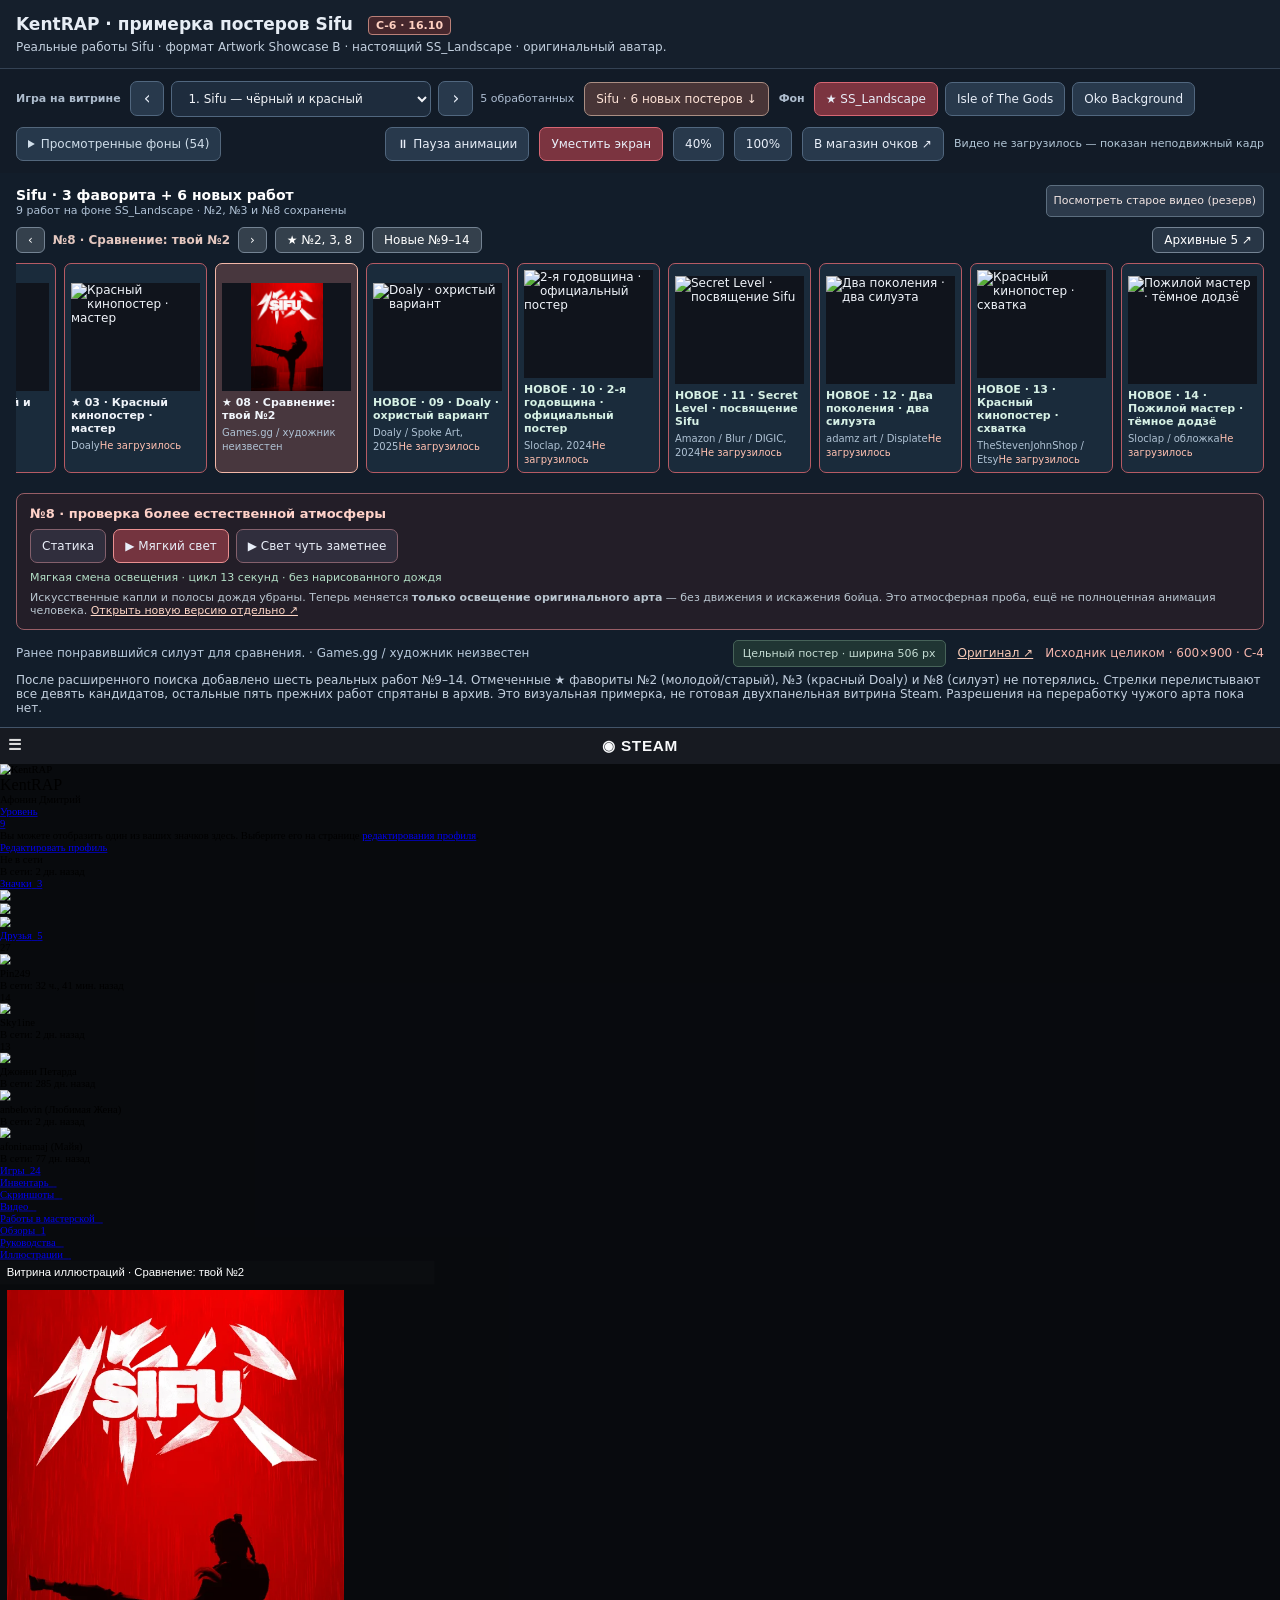
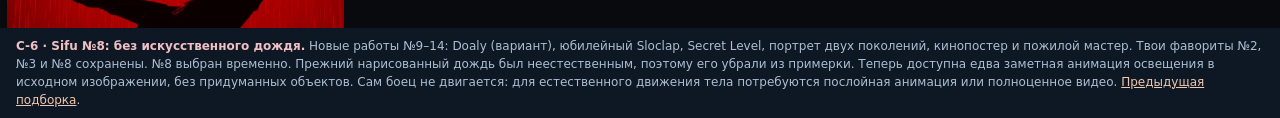
==== commit 63d3a4ad: "Replace unnatural artificial rain on Sifu #8 with slow naturalistic light variation; keep static ori" ====
--- a/steam-profile-preview/index.html
+++ b/steam-profile-preview/index.html
@@ -70,7 +70,7 @@
 #sifu-b-error{color:#f4b5ac}
 @media(max-width:720px){#sifu-b-choices{padding:9px}.sifu-b-choice{flex-basis:125px}.sifu-b-choice img{height:80px}}
 </style></head><body>
-<header><h1>KentRAP · примерка постеров Sifu <span id="sifu-release" style="display:inline-block;margin-left:9px;padding:2px 7px;border:1px solid #ba8078;color:#ffd0c1;background:#45272d;border-radius:4px;font-size:11px;vertical-align:middle">C-5 · 16.10</span></h1><p>Реальные работы Sifu · формат Artwork Showcase B · настоящий SS_Landscape · оригинальный аватар.</p></header>
+<header><h1>KentRAP · примерка постеров Sifu <span id="sifu-release" style="display:inline-block;margin-left:9px;padding:2px 7px;border:1px solid #ba8078;color:#ffd0c1;background:#45272d;border-radius:4px;font-size:11px;vertical-align:middle">C-6 · 16.10</span></h1><p>Реальные работы Sifu · формат Artwork Showcase B · настоящий SS_Landscape · оригинальный аватар.</p></header>
 <nav aria-label="Настройки примерки">
 <div id="switchbox"><label for="art-select" class="group-label">Игра на витрине</label><button id="art-prev" title="Предыдущая игра" aria-label="Предыдущая игра">‹</button><select id="art-select" aria-label="Пять адаптированных игровых иллюстраций"><option value="sifu">1. Sifu — чёрный и красный</option><option value="hogwarts">2. Hogwarts Legacy — холодная готика</option><option value="batman">3. Batman: Arkham Knight — нуар</option><option value="ori">4. Ori and the Will of the Wisps — приглушённое сияние</option><option value="mirrors">5. Mirror's Edge Catalyst — белый и красный</option></select><button id="art-next" title="Следующая игра" aria-label="Следующая игра">›</button><span class="sample-count">5 обработанных</span></div>
 <a class="shop" href="#sifu-b-choices" style="border-color:#aa8e83;background:#483537;color:#ffe4d8">Sifu · 6 новых постеров ↓</a>
@@ -80,17 +80,17 @@
 </nav>
 <section id="sifu-b-choices" aria-label="Подбор вертикальных работ Sifu"><div style="display:flex;justify-content:space-between;gap:12px;flex-wrap:wrap"><div><strong>Sifu · 3 фаворита + 6 новых работ</strong><div class="sub">9 работ на фоне SS_Landscape · №2, №3 и №8 сохранены</div></div><button id="sifu-b-old">Посмотреть старое видео (резерв)</button></div><div class="sifu-final-controls"><button id="sifu-final-back" type="button" aria-label="Предыдущий кандидат">‹</button><span id="sifu-final-current" aria-live="polite">Избранное: №2, №3, №8</span><button id="sifu-final-forward" type="button" aria-label="Следующий кандидат">›</button><button id="sifu-final-faves" type="button">★ №2, 3, 8</button><button id="sifu-final-new" type="button">Новые №9–14</button><button id="sifu-final-filter" type="button" aria-pressed="false">Архивные 5 ↗</button></div><div id="sifu-b-row"></div>
 <div id="sifu8-motion-panel" hidden aria-label="Анимационная проба Sifu номер 8">
- <strong>Анимация №8 · рабочие анимированные изображения</strong>
+ <strong>№8 · проверка более естественной атмосферы</strong>
  <div id="sifu8-motion-modes">
   <button id="sifu8-motion-static" type="button">Статика</button>
-  <button id="sifu8-motion-rain" type="button">▶ Движение дождя</button>
-  <button id="sifu8-motion-light" type="button">▶ Движение света</button>
+  <button id="sifu8-motion-ambient" type="button">▶ Мягкий свет</button>
+  <button id="sifu8-motion-light" type="button">▶ Свет чуть заметнее</button>
  </div>
  <span id="sifu8-motion-status" aria-live="polite">Загрузка анимации…</span>
- <p>Теперь дождь и свет находятся в автономных SVG-файлах. Они не зависят от автозапуска видео и рисования через Canvas. <a href="./assets/sifu-08-animated.svg" target="_blank" rel="noopener" style="color:#ffd7c7">Открыть анимацию отдельно ↗</a></p>
+ <p>Искусственные капли и полосы дождя убраны. Теперь меняется <b>только освещение оригинального арта</b> — без движения и искажения бойца. Это атмосферная проба, ещё не полноценная анимация человека. <a href="./assets/sifu-08-ambient.svg" target="_blank" rel="noopener" style="color:#ffd7c7">Открыть новую версию отдельно ↗</a></p>
 </div><div class="sifu-b-info"><span id="sifu-b-note"></span><span id="sifu-b-display-note" aria-label="Режим просмотра">Цельный постер · ширина 506 px</span><a id="sifu-b-source" rel="noopener noreferrer" target="_blank">Оригинал ↗</a><span id="sifu-b-error" aria-live="polite"></span></div><p style="margin-top:6px">После расширенного поиска добавлено шесть реальных работ №9–14. Отмеченные ★ фавориты №2 (молодой/старый), №3 (красный Doaly) и №8 (силуэт) не потерялись. Стрелки перелистывают все девять кандидатов, остальные пять прежних работ спрятаны в архив. Это визуальная примерка, не готовая двухпанельная витрина Steam. Разрешения на переработку чужого арта пока нет.</p></section>
 <div id="view"><div id="sizer"><div id="stage"><iframe id="steam" title="Снимок профиля KentRAP" allow="autoplay"></iframe></div></div></div>
-<aside><b>C-5 · Sifu №8: анимированные SVG.</b> Новые работы №9–14: Doaly (вариант), юбилейный Sloclap, Secret Level, портрет двух поколений, кинопостер и пожилой мастер. Твои фавориты №2, №3 и №8 сохранены. №8 выбран временно. Вместо прежнего Canvas-проигрывателя в витрине используются два автономных анимированных файла: дождь и мягкий свет. Исходный арт сохранён. Если внутри примерки движения нет, открой анимацию напрямую через ссылку под кнопками. <a href="./sifu-artworks.html" style="color:#eec7ae">Предыдущая подборка</a>.</aside>
+<aside><b>C-6 · Sifu №8: без искусственного дождя.</b> Новые работы №9–14: Doaly (вариант), юбилейный Sloclap, Secret Level, портрет двух поколений, кинопостер и пожилой мастер. Твои фавориты №2, №3 и №8 сохранены. №8 выбран временно. Прежний нарисованный дождь был неестественным, поэтому его убрали из примерки. Теперь доступна едва заметная анимация освещения в исходном изображении, без придуманных объектов. Сам боец не двигается: для естественного движения тела потребуются послойная анимация или полноценное видео. <a href="./sifu-artworks.html" style="color:#eec7ae">Предыдущая подборка</a>.</aside>
 <script>
 (function(){
 const frame=document.getElementById('steam');frame.srcdoc="<!DOCTYPE html>\n<html lang=\"ru\" class=\"responsive DesktopUI\"><head><meta charset=\"utf-8\"><meta name=\"viewport\" content=\"width=1920\"><title>KentRAP — Steam profile</title>\n<link href=\"https://community.fastly.steamstatic.com/public/shared/css/motiva_sans.css?v=-yZgCk0Nu7kH&amp;l=russian&amp;_cdn=fastly\" rel=\"stylesheet\" type=\"text/css\">\n<link href=\"https://community.fastly.steamstatic.com/public/shared/css/buttons.css?v=0Ihq-pAoptBq&amp;l=russian&amp;_cdn=fastly\" rel=\"stylesheet\" type=\"text/css\">\n<link href=\"https://community.fastly.steamstatic.com/public/shared/css/shared_global.css?v=LPzP0XCBpQoS&amp;l=russian&amp;_cdn=fastly\" rel=\"stylesheet\" type=\"text/css\">\n<link href=\"https://community.fastly.steamstatic.com/public/css/globalv2.css?v=VJJj6r-t5GM6&amp;l=russian&amp;_cdn=fastly\" rel=\"stylesheet\" type=\"text/css\">\n<link href=\"https://community.fastly.steamstatic.com/public/css/skin_1/modalContent.css?v=WXAusLHclDIt&amp;l=russian&amp;_cdn=fastly\" rel=\"stylesheet\" type=\"text/css\">\n<link href=\"https://community.fastly.steamstatic.com/public/css/skin_1/profilev2.css?v=gsqlnEKSjcCb&amp;l=russian&amp;_cdn=fastly\" rel=\"stylesheet\" type=\"text/css\">\n<link href=\"https://community.fastly.steamstatic.com/public/shared/css/motiva_sans.css?v=-yZgCk0Nu7kH&amp;l=russian&amp;_cdn=fastly\" rel=\"stylesheet\" type=\"text/css\">\n<link href=\"https://community.fastly.steamstatic.com/public/css/promo/summer2017/stickers.css?v=Ncr6N09yZIap&amp;l=russian&amp;_cdn=fastly\" rel=\"stylesheet\" type=\"text/css\">\n<link href=\"https://community.fastly.steamstatic.com/public/shared/css/shared_responsive.css?v=G6uS9kBT7364&amp;l=russian&amp;_cdn=fastly\" rel=\"stylesheet\" type=\"text/css\">\n<link href=\"https://community.fastly.steamstatic.com/public/css/skin_1/header.css?v=EM4kCu67DNda&amp;l=russian&amp;_cdn=fastly\" rel=\"stylesheet\" type=\"text/css\">\n<link rel=\"stylesheet\" type=\"text/css\" href=\"https://community.fastly.steamstatic.com/public/css/applications/community/chunk~8f4f68fd6.css?contenthash=be2d541625a350c65403\">\n<link rel=\"stylesheet\" type=\"text/css\" href=\"https://community.fastly.steamstatic.com/public/css/applications/community/greenenvelope.css?contenthash=2794bc847fa39f3101a9\">\n<link rel=\"stylesheet\" type=\"text/css\" href=\"https://community.fastly.steamstatic.com/public/css/applications/community/footer.css?contenthash=c466d66e1ec7a2200676\">\n<link rel=\"stylesheet\" type=\"text/css\" href=\"https://community.fastly.steamstatic.com/public/css/applications/community/chunk~642602239.css?contenthash=fc5137b4e552ca6f8c76\">\n<link rel=\"stylesheet\" type=\"text/css\" href=\"https://community.fastly.steamstatic.com/public/css/applications/community/profile.css?contenthash=2b800600615a3c86ad32\">\n<link href=\"https://community.fastly.steamstatic.com/public/css/applications/community/main.css?v=ffA7xo5eR7aG&amp;l=russian&amp;_cdn=fastly\" rel=\"stylesheet\" type=\"text/css\">\n<style>\nhtml,body{min-width:1920px!important;min-height:1080px!important;margin:0;background:#08090c!important}\nbody{overflow-x:hidden}\n.preview-steam-head{height:54px;background:#171a21;display:flex;align-items:center;justify-content:center;color:#f8f9fb;font:bold 23px/1 Arial,sans-serif;letter-spacing:1px}\n.preview-steam-head span{position:absolute;left:12px;top:14px;color:#ddd;letter-spacing:0}\ndiv.no_header.profile_page{min-height:1026px}\ndiv.no_header.profile_page.preview_has_bg{background-image:var(--candidate-image)!important;background-color:#08090c!important;background-position:center top!important;background-size:auto!important;background-repeat:no-repeat!important}\nbody:has(.preview_has_bg){background-image:none!important;background-color:#050607!important}\n.preview_has_bg>.profile_header_bg>.profile_header_bg_texture,.preview_has_bg>.profile_content{background-image:none!important;background-color:rgba(9,11,16,.48)!important}\n\n/* Steam-style Featured Artwork example; one active item, not two showcases. */\n#kentrap_featured_showcase{margin:0 0 17px;clear:both}\n#kentrap_featured_showcase .kentrap_featured_title{min-height:33px;display:flex;justify-content:space-between;align-items:center;color:#fff;font:normal 17px/24px Arial,sans-serif;background:rgba(13,16,20,.54);padding:6px 10px}\n#kentrap_featured_showcase .kentrap_featured_title small{font:normal 11px/1.3 Arial,sans-serif;color:#b7c1cf}\n#kentrap_featured_showcase .kentrap_featured_body{padding:10px;background:rgba(10,12,17,.60);border-top:1px solid rgba(255,255,255,.06);width:652px;max-width:100%}\n#kentrap_featured_image{display:block;width:630px;max-width:100%;height:auto;aspect-ratio:1000 / 563;object-fit:cover;border:0;background:#111319}\n#kentrap_featured_showcase .kentrap_caption{color:#b7c1ca;font:normal 12px/17px Arial,sans-serif;padding:7px 2px 1px}\n\n/* Individual non-destructive color grades to keep game art coherent with noir Steam themes */\n.kentrap_art_frame{position:relative;width:630px;max-width:100%;overflow:hidden;background:#0e1219;isolation:isolate}\n.kentrap_art_frame::after{content:'';position:absolute;inset:0;z-index:1;pointer-events:none;mix-blend-mode:multiply;opacity:.19;background:linear-gradient(115deg,#0a1224 5%,transparent 48%,#120b16 100%)}\n#kentrap_featured_image{transition:filter .24s ease}\n#kentrap_featured_showcase[data-artgame=\"sifu\"] #kentrap_featured_image{filter:saturate(1.42) brightness(1.035) contrast(1.16)}\n#kentrap_featured_showcase[data-artgame=\"sifu\"] .kentrap_art_frame::after{opacity:.12;background:linear-gradient(112deg,#160b12,transparent 55%,#210507)}\n#kentrap_featured_showcase[data-artgame=\"hogwarts\"] #kentrap_featured_image{filter:saturate(1.11) brightness(1.035) contrast(1.07)}\n#kentrap_featured_showcase[data-artgame=\"hogwarts\"] .kentrap_art_frame::after{opacity:.035;background:transparent}\n#kentrap_featured_showcase[data-artgame=\"batman\"] #kentrap_featured_image{filter:saturate(1.13) brightness(1.035) contrast(1.10)}\n#kentrap_featured_showcase[data-artgame=\"batman\"] .kentrap_art_frame::after{opacity:.035;background:transparent}\n#kentrap_featured_showcase[data-artgame=\"ori\"] #kentrap_featured_image{filter:saturate(1.17) brightness(1.04) contrast(1.09)}\n#kentrap_featured_showcase[data-artgame=\"ori\"] .kentrap_art_frame::after{opacity:.035;background:transparent}\n#kentrap_featured_showcase[data-artgame=\"mirrors\"] #kentrap_featured_image{filter:saturate(1.22) brightness(1.05) contrast(1.09)}\n#kentrap_featured_showcase[data-artgame=\"mirrors\"] .kentrap_art_frame::after{opacity:.035;background:transparent}\n\n\n/* Original Sifu Reveal Trailer cut: self-hosted video, GIF fallback, no synthetic effects. */\n#kentrap_featured_showcase[data-artgame=\"sifu\"] .kentrap_art_frame{\n background:#0b1118;\n outline:1px solid rgba(172,179,183,.20);\n box-shadow:0 1px 10px rgba(0,0,0,.29);\n}\n#kentrap_featured_showcase[data-artgame=\"sifu\"] .kentrap_art_frame::after{opacity:0!important}\n#kentrap_featured_showcase[data-artgame=\"sifu\"] #kentrap_featured_image{\n filter:saturate(.94) brightness(1) contrast(1.04);\n transform:none;animation:none;will-change:auto;\n}\n#kentrap_sifu_video{\n display:none;position:absolute;inset:0;width:100%;height:100%;\n object-fit:cover;background:#0b1118;z-index:3;pointer-events:none;\n filter:saturate(.94) brightness(1) contrast(1.04);\n}\n#kentrap_sifu_gif_fallback{display:none;position:absolute;inset:0;width:100%;height:100%;object-fit:cover;z-index:2;pointer-events:none;filter:saturate(.94) contrast(1.04)}\n#kentrap_featured_showcase[data-artgame=\"sifu\"]:not(.artwork-paused) #kentrap_sifu_gif_fallback.gif-playing{display:block}\n#kentrap_featured_showcase[data-artgame=\"sifu\"] #kentrap_sifu_video{display:block}\n#kentrap_featured_showcase[data-artgame=\"sifu\"].artwork-paused #kentrap_sifu_video{display:none}\n#kentrap_featured_showcase[data-artgame=\"sifu\"] #kentrap_sifu_video:not(.video-playing){opacity:0}\n#kentrap_featured_showcase[data-artgame=\"sifu\"] #kentrap_sifu_video.video-playing{opacity:1}\n@media(prefers-reduced-motion:reduce){\n #kentrap_featured_showcase:not(.artwork-force-motion) #kentrap_sifu_video{display:none}\n}\n\n</style></head>\n<body class=\"flat_page profile_page DefaultTheme responsive_page\">\n<div class=\"preview-steam-head\"><span>☰</span>◉ STEAM</div>\n<div class=\"responsive_page_frame with_header\"><div class=\"responsive_page_content\"><div role=\"main\" class=\"responsive_page_template_content\" id=\"responsive_page_template_content\">\n<div class=\"no_header profile_page   \" style=\"\">\n\n\t\n\t\n\n\n<div class=\"profile_header_bg\">\n\n\t<div class=\"profile_header_bg_texture\">\n\t\t\n\t\t<div class=\"profile_header\">\n\n\t\t\t\n\t\t\t\t\t\t\n\t\t\t<div class=\"profile_header_content\" data-panel=\"{&quot;flow-children&quot;:&quot;row&quot;}\">\n\n\t\t\t\t\n\t\t\t\t<div class=\"playerAvatar profile_header_size offline\" data-miniprofile=\"126076527\">\n\t\t\t\t\t\t\t\t\t\t<div class=\"playerAvatarAutoSizeInner\">\n\t\t\t\t\t\t\t\t\t\t\t\t\t\t\t\t\t\t\t\t<picture>\n\t\t\t\t<source media=\"(prefers-reduced-motion: reduce)\" srcset=\"https://avatars.fastly.steamstatic.com/81c1bf438b2902ab7f8d6f5a52faf2b99d91c074_full.jpg\">\n\t\t\t\t<img src=\"https://avatars.fastly.steamstatic.com/81c1bf438b2902ab7f8d6f5a52faf2b99d91c074_full.jpg\" alt=\"KentRAP\">\n\t\t\t</picture>\n\t\t\t\t\t\t\t</div>\n\t\t\t\t</div>\n\n\t\t\t\t<div class=\"profile_header_centered_col\">\n\t\t\t\t\t<div class=\"profile_header_centered_persona\">\n\t\t\t\t\t\t<div class=\"persona_name\" style=\"font-size: 24px;\">\n\t\t\t\t\t\t\t<span class=\"actual_persona_name\">KentRAP</span>\n\t\t\t\t\t\t\t\t\t\t\t\t\t\t\t\t\t\t\t\t\t\t<span class=\"namehistory_link\">\n\t\t\t\t\t\t\t\t<img id=\"getnamehistory_arrow\" src=\"https://community.fastly.steamstatic.com/public/images/skin_1/arrowDn9x5.gif\" width=\"9\" height=\"5\" border=\"0\">\n\t\t\t\t\t\t\t</span>\n\t\t\t\t\t\t\t\t\t\t\t\t\t\t<div id=\"NamePopup\" class=\"popup_block_new\" style=\"display: none;\">\n\t\t\t\t\t\t\t\t<div class=\"popup_body popup_menu\">\n\t\t\t\t\t\t\t\t\t<div>Другие имена пользователя:</div>\n\t\t\t\t\t\t\t\t\t<div id=\"NamePopupAliases\">\n\n\t\t\t\t\t\t\t\t\t</div>\n\t\t\t\t\t\t\t\t\t<div style=\"display:none\" id=\"NamePopupClearAliases\">\n\t\t\t\t\t\t\t\t\t\t\t\t\t\t\t\t\t\t\t\t\t<a>Очистить историю имён</a>\n\t\t\t\t\t\t\t\t\t\t\t\t\t\t\t\t\t\t\t</div>\n\t\t\t\t\t\t\t\t\t<div style=\"clear:both\"></div>\n\t\t\t\t\t\t\t\t</div>\n\t\t\t\t\t\t\t</div>\n\t\t\t\t\t\t</div>\n\t\t\t\t\t\t\t\t\t\t\t\t\t<div class=\"header_real_name ellipsis\">\n\t\t\t\t\t\t\t\t<bdi>Афонин  Дмитрий</bdi>\n\t\t\t\t\t\t\t\t\t\t\t\t\t\t\t</div>\n\t\t\t\t\t\t\t\t\t\t\t</div>\n\t\t\t\t\t\t<div class=\"profile_header_summary desktop\">\n\t\t\t\t\t</div>\n\t\t\t\t</div>\n\n\t\t\t\t\t<div class=\"profile_header_summary mobile\">\n\t\t\t\t\t</div>\n\n\t\t\t\t<div class=\"profile_header_badgeinfo\" data-panel=\"{&quot;flow-children&quot;:&quot;column&quot;}\">\n\t\t\t\t\t\t\t\t\t\t\t<div class=\"profile_header_badgeinfo_badge_area\">\n\t\t\t\t\t\t\t\t\t\t\t\t\t\t\t<a data-panel=\"{&quot;focusable&quot;:true,&quot;clickOnActivate&quot;:true}\" role=\"button\" class=\"persona_level_btn\" href=\"https://steamcommunity.com/id/KentRAP/badges\">\n\t\t\t\t\t\t\t\t\t\t\t\t\t\t<div class=\"persona_name persona_level\">Уровень <div class=\"friendPlayerLevel lvl_0\"><span class=\"friendPlayerLevelNum\">9</span></div></div>\n\t\t\t\t\t\t\t\t\t\t\t\t\t\t\t</a>\n\t\t\t\t\t\t\t\t\t\t\t\t\t\t\t<div class=\"profile_header_badge\">\n\t\t\t\t\t\t\t\t\t\t\t\t\t\t\t\t\t\t\t<div class=\"profile_header_badge_instructions\">\n\t\t\t\t\t\t\t\t\t\t\tВы можете отобразить один из ваших значков здесь. Выберите его на странице <a class=\"whiteLink\" href=\"https://steamcommunity.com/id/KentRAP/edit/\">редактирования профиля</a>.\t\t\t\t\t\t\t\t\t\t</div>\n\t\t\t\t\t\t\t\t\t\t\t\t\t\t\t\t\t</div>\n\t\t\t\t\t\t\t\t\t\t\t\t\t</div>\n\t\t\t\t\t\t\t\t\t\t<div class=\"profile_header_actions\">\n\t\t\t\t\t\t\t\t\t\t\t\t\t<a class=\"btn_profile_action btn_medium\" href=\"https://steamcommunity.com/id/KentRAP/edit/info\">\n\t\t\t\t\t\t\t\t<span>Редактировать профиль</span>\n\t\t\t\t\t\t\t</a>\n\t\t\t\t\t\t\t\t\t\t\t</div>\n\t\t\t\t</div>\n\t\t\t</div>\n\t\t</div>\n\t\t\n\t</div>\n</div>\n\n\t<div class=\"profile_content \">\n\t\t<div class=\"profile_content_inner\">\n\t\t\t\n\t\t\t\n\n\t\t\t\n\t\t\t\n\n\n\t\t\t<div class=\"profile_rightcol\">\n\t\t\t\t<div class=\"responsive_status_info\">\n\t\t\t\t\t\t<div class=\"profile_in_game persona offline\">\n\t\t\t\t\t<div class=\"profile_in_game_header\">Не в сети</div>\n\t\t\t\t\t\t\t<div class=\"profile_in_game_name\">В сети: 2 дн. назад</div>\n\t\t\t</div>\n\t\t\t\t\t\t\t\t\t</div>\n\n\t\t\t\t<div class=\"responsive_count_link_area\">\n\t\t\t\t\t\n\t\t\t\t\t\n\t\t\t\t\t<div data-panel=\"{&quot;maintainX&quot;:true,&quot;bFocusRingRoot&quot;:true,&quot;flow-children&quot;:&quot;row&quot;}\" class=\"profile_badges\">\n\t\t\t\t\t\t<div class=\"profile_count_link_preview_ctn\" data-panel=\"{&quot;focusable&quot;:true,&quot;clickOnActivate&quot;:true}\" role=\"button\">\n\t\t\t\t\t\t\t\t\t\t\t\t\t\t\t\t<div data-panel=\"{&quot;focusable&quot;:true,&quot;clickOnActivate&quot;:true}\" role=\"button\" class=\"profile_count_link ellipsis\">\n\t\t\t\t\t\t<a href=\"https://steamcommunity.com/id/KentRAP/badges/\">\n\t\t\t\t\t\t\t<span class=\"count_link_label\">Значки</span>&nbsp;\n\t\t\t\t\t\t\t<span class=\"profile_count_link_total\">\n\t\t\t\t\t\t\t\t\t\t\t\t\t\t\t\t\t3\t\t\t\t\t\t\t\t\t\t\t\t\t\t\t</span>\n\t\t\t\t\t\t</a>\n\t\t\t\t\t</div>\n\t\t\t\t\t\t\t\t\t\t\t\t\t\t<div class=\"profile_count_link_preview\">\n\t\t\t\t\t\t\t\t\t\t\t\t\t\t\t\t\t\t\t\t\t\t\t\t\t<div class=\"profile_badges_badge \" data-tooltip-html=\"Столп сообщества&lt;br&gt;\nВыполнено 13 из 28 заданий сообщества Steam. Завершите еще 8, чтобы получить значок 2-го уровня.\">\n\t\t\t\t\t\t\t\t\t\t<a href=\"https://steamcommunity.com/id/KentRAP/badges/2\">\n\t\t\t\t\t\t\t\t\t\t\t<img src=\"https://community.fastly.steamstatic.com/public/images/badges/01_community/community02_80.png\" class=\"badge_icon small\">\n\t\t\t\t\t\t\t\t\t\t</a>\n\t\t\t\t\t\t\t\t\t</div>\n\t\t\t\t\t\t\t\t\t\t\t\t\t\t\t\t\t\t\t\t\t\t\t\t\t\t<div class=\"profile_badges_badge \" data-tooltip-html=\"Знаток&lt;br&gt;\nИгр в библиотеке: 24\">\n\t\t\t\t\t\t\t\t\t\t<a href=\"https://steamcommunity.com/id/KentRAP/badges/13\">\n\t\t\t\t\t\t\t\t\t\t\t<img src=\"https://community.fastly.steamstatic.com/public/images/badges/13_gamecollector/10_80.png?v=4\" class=\"badge_icon small\">\n\t\t\t\t\t\t\t\t\t\t</a>\n\t\t\t\t\t\t\t\t\t</div>\n\t\t\t\t\t\t\t\t\t\t\t\t\t\t\t\t\t\t\t\t\t\t\t\t\t\t<div class=\"profile_badges_badge \" data-tooltip-html=\"Выслуга лет&lt;br&gt;\nДата регистрации: 16 марта 2013 г.\">\n\t\t\t\t\t\t\t\t\t\t<a href=\"https://steamcommunity.com/id/KentRAP/badges/1\">\n\t\t\t\t\t\t\t\t\t\t\t<img src=\"https://community.fastly.steamstatic.com/public/images/badges/02_years/steamyears13_80.png\" class=\"badge_icon small\">\n\t\t\t\t\t\t\t\t\t\t</a>\n\t\t\t\t\t\t\t\t\t</div>\n\t\t\t\t\t\t\t\t\t\t\t\t\t\t\t\t\t\t\t\t\t\t\t\t\t<div style=\"clear: left;\"></div>\n\t\t\t\t\t\t\t</div>\n\t\t\t\t\t\t</div>\n\t\t\t\t\t</div>\n\t\t\t\t\t\n\t\t\t\t\t<div data-panel=\"{&quot;maintainX&quot;:true,&quot;bFocusRingRoot&quot;:true,&quot;flow-children&quot;:&quot;row&quot;}\" id=\"responsive_groupfriends_element_ctn\">\n\t\t\t\t\t<div class=\"profile_friend_links profile_count_link_preview_ctn responsive_groupfriends_element\" data-panel=\"{&quot;focusable&quot;:true,&quot;clickOnActivate&quot;:true}\" role=\"button\">\n\t\t\t\t\t\t\t\t\t\t\t\t\t\t\t<div data-panel=\"{&quot;focusable&quot;:true,&quot;clickOnActivate&quot;:true}\" role=\"button\" class=\"profile_count_link ellipsis\">\n\t\t\t\t\t\t<a href=\"https://steamcommunity.com/id/KentRAP/friends/\">\n\t\t\t\t\t\t\t<span class=\"count_link_label\">Друзья</span>&nbsp;\n\t\t\t\t\t\t\t<span class=\"profile_count_link_total\">\n\t\t\t\t\t\t\t\t\t\t\t\t\t\t\t\t\t5\t\t\t\t\t\t\t\t\t\t\t\t\t\t\t</span>\n\t\t\t\t\t\t</a>\n\t\t\t\t\t</div>\n\t\t\t\t\t\t\t\n\t\t\t\t\t\t\n\t\t\t\t\t\t<div class=\"profile_topfriends profile_count_link_preview\">\n\t\t\t\t\t\t\t\t\t\t\t\t\t\t\t\t\t<div data-panel=\"{&quot;flow-children&quot;:&quot;column&quot;}\" class=\"friendBlock persona offline\" data-miniprofile=\"85910454\">\n\t\t\t\t\t\t<a class=\"friendBlockLinkOverlay\" href=\"https://steamcommunity.com/profiles/76561198046176182\"></a>\n\t\t\t\t\t\t\t\t\t\t<div class=\"friendPlayerLevel lvl_20\">\n\t\t\t\t\t<span class=\"friendPlayerLevelNum\">27</span>\n\t\t\t\t</div>\n\t\t\t\t\t\t\t\t\t\t\t\t<div class=\"playerAvatar offline\">\n\t\t\t\t<img src=\"https://avatars.fastly.steamstatic.com/4c96fba44939ee6e2745a4cd42d66880d2b8fe78_medium.jpg\">\n\t\t\t</div>\n\t\t\t<div class=\"friendBlockContent\">\n\t\t\t\tPin249<br>\n\t\t\t\t<span class=\"friendSmallText\">\n\t\tВ сети: 32 ч., 41 мин. назад\n\t\t\t\t</span>\n\t\t\t</div>\n\t\t</div>\n\t\t\t\t\t\t\t\t\t\t\t\t\t\t\t\t\t\t\t<div data-panel=\"{&quot;flow-children&quot;:&quot;column&quot;}\" class=\"friendBlock persona offline\" data-miniprofile=\"122604291\">\n\t\t\t\t\t\t<a class=\"friendBlockLinkOverlay\" href=\"https://steamcommunity.com/profiles/76561198082870019\"></a>\n\t\t\t\t\t\t\t\t\t\t<div class=\"friendPlayerLevel lvl_10\">\n\t\t\t\t\t<span class=\"friendPlayerLevelNum\">14</span>\n\t\t\t\t</div>\n\t\t\t\t\t\t\t\t\t\t\t\t<div class=\"playerAvatar offline\">\n\t\t\t\t<img src=\"https://avatars.fastly.steamstatic.com/dc84ec740f26fbdfe31d29a6fa06ba48862736c7_medium.jpg\">\n\t\t\t</div>\n\t\t\t<div class=\"friendBlockContent\">\n\t\t\t\tSky1ine<br>\n\t\t\t\t<span class=\"friendSmallText\">\n\t\tВ сети: 2 дн. назад\n\t\t\t\t</span>\n\t\t\t</div>\n\t\t</div>\n\t\t\t\t\t\t\t\t\t\t\t\t\t\t\t\t\t\t\t<div data-panel=\"{&quot;flow-children&quot;:&quot;column&quot;}\" class=\"friendBlock persona offline\" data-miniprofile=\"39740387\">\n\t\t\t\t\t\t<a class=\"friendBlockLinkOverlay\" href=\"https://steamcommunity.com/id/narcoff05\"></a>\n\t\t\t\t\t\t\t\t\t\t<div class=\"friendPlayerLevel lvl_10\">\n\t\t\t\t\t<span class=\"friendPlayerLevelNum\">13</span>\n\t\t\t\t</div>\n\t\t\t\t\t\t\t\t\t\t\t\t<div class=\"playerAvatar offline\">\n\t\t\t\t<img src=\"https://avatars.fastly.steamstatic.com/c737437a53b1d9f641bdb0d882309ecadd223704_medium.jpg\">\n\t\t\t</div>\n\t\t\t<div class=\"friendBlockContent\">\n\t\t\t\tДжонни Петарда<br>\n\t\t\t\t<span class=\"friendSmallText\">\n\t\tВ сети: 285 дн. назад\n\t\t\t\t</span>\n\t\t\t</div>\n\t\t</div>\n\t\t\t\t\t\t\t\t\t\t\t\t\t\t\t\t\t\t\t<div data-panel=\"{&quot;flow-children&quot;:&quot;column&quot;}\" class=\"friendBlock persona offline\" data-miniprofile=\"716967272\">\n\t\t\t\t\t\t<a class=\"friendBlockLinkOverlay\" href=\"https://steamcommunity.com/profiles/76561198677233000\"></a>\n\t\t\t\t\t\t\t\t\t\t\t\t\t\t\t<div class=\"playerAvatar offline\">\n\t\t\t\t<img src=\"https://avatars.fastly.steamstatic.com/f4d3b102a8326a136760fa7357de8a9c46474717_medium.jpg\">\n\t\t\t</div>\n\t\t\t<div class=\"friendBlockContent\">\n\t\t\t\tanbelovin <span class=\"nickname_block\">(<span class=\"nickname_name\">Любимая Жена</span>)</span><br>\n\t\t\t\t<span class=\"friendSmallText\">\n\t\tВ сети: 2 дн. назад\n\t\t\t\t</span>\n\t\t\t</div>\n\t\t</div>\n\t\t\t\t\t\t\t\t\t\t\t\t\t\t\t\t\t\t\t<div data-panel=\"{&quot;flow-children&quot;:&quot;column&quot;}\" class=\"friendBlock persona offline\" data-miniprofile=\"705501107\">\n\t\t\t\t\t\t<a class=\"friendBlockLinkOverlay\" href=\"https://steamcommunity.com/profiles/76561198665766835\"></a>\n\t\t\t\t\t\t\t\t\t\t\t\t\t\t\t<div class=\"playerAvatar offline\">\n\t\t\t\t<img src=\"https://avatars.fastly.steamstatic.com/3572c0bd89d3711c8a15d82568a265b7745493b1_medium.jpg\">\n\t\t\t</div>\n\t\t\t<div class=\"friendBlockContent\">\n\t\t\t\tafoninamaj <span class=\"nickname_block\">(<span class=\"nickname_name\">Майя</span>)</span><br>\n\t\t\t\t<span class=\"friendSmallText\">\n\t\tВ сети: 77 дн. назад\n\t\t\t\t</span>\n\t\t\t</div>\n\t\t</div>\n\t\t\t\t\t\t\t\t\t\t\t\t\t\t\t</div>\n\t\t\t\t\t</div></div>\n\n\t\t\t\t\t<div data-panel=\"{&quot;maintainX&quot;:true,&quot;bFocusRingRoot&quot;:true,&quot;flow-children&quot;:&quot;row&quot;}\" class=\"profile_item_links\">\n\t\t\t\t\t\t\t\t\t\t\t\t\t\t\t<div data-panel=\"{&quot;focusable&quot;:true,&quot;clickOnActivate&quot;:true}\" role=\"button\" class=\"profile_count_link ellipsis\">\n\t\t\t\t\t\t<a href=\"https://steamcommunity.com/id/KentRAP/games/?tab=all\">\n\t\t\t\t\t\t\t<span class=\"count_link_label\">Игры</span>&nbsp;\n\t\t\t\t\t\t\t<span class=\"profile_count_link_total\">\n\t\t\t\t\t\t\t\t\t\t\t\t\t\t\t\t\t24\t\t\t\t\t\t\t\t\t\t\t\t\t\t\t</span>\n\t\t\t\t\t\t</a>\n\t\t\t\t\t</div>\n\t\t\t\t\t\t\t\t\t\t\t\t\t\t\t\t\t\t\t\t\t\t<div data-panel=\"{&quot;focusable&quot;:true,&quot;clickOnActivate&quot;:true}\" role=\"button\" class=\"profile_count_link ellipsis\">\n\t\t\t\t\t\t<a href=\"https://steamcommunity.com/id/KentRAP/inventory/\">\n\t\t\t\t\t\t\t<span class=\"count_link_label\">Инвентарь</span>&nbsp;\n\t\t\t\t\t\t\t<span class=\"profile_count_link_total\">\n\t\t\t\t\t\t\t\t\t\t\t\t\t\t\t\t\t&nbsp; <!-- so the line spaces like the rest -->\n\t\t\t\t\t\t\t\t\t\t\t\t\t\t\t</span>\n\t\t\t\t\t\t</a>\n\t\t\t\t\t</div>\n\t\t\t\t\t\t\t\t\t\t\t\t\t\t\t\t\t\t\t\t\t\t<div data-panel=\"{&quot;focusable&quot;:true,&quot;clickOnActivate&quot;:true}\" role=\"button\" class=\"profile_count_link ellipsis\">\n\t\t\t\t\t\t<a href=\"https://steamcommunity.com/id/KentRAP/screenshots/\">\n\t\t\t\t\t\t\t<span class=\"count_link_label\">Скриншоты</span>&nbsp;\n\t\t\t\t\t\t\t<span class=\"profile_count_link_total\">\n\t\t\t\t\t\t\t\t\t\t\t\t\t\t\t\t\t&nbsp; <!-- so the line spaces like the rest -->\n\t\t\t\t\t\t\t\t\t\t\t\t\t\t\t</span>\n\t\t\t\t\t\t</a>\n\t\t\t\t\t</div>\n\t\t\t\t\t\t\t\t\t\t\t\t\t\t\t\t\t\t\t\t\t\t<div data-panel=\"{&quot;focusable&quot;:true,&quot;clickOnActivate&quot;:true}\" role=\"button\" class=\"profile_count_link ellipsis\">\n\t\t\t\t\t\t<a href=\"https://steamcommunity.com/id/KentRAP/videos/\">\n\t\t\t\t\t\t\t<span class=\"count_link_label\">Видео</span>&nbsp;\n\t\t\t\t\t\t\t<span class=\"profile_count_link_total\">\n\t\t\t\t\t\t\t\t\t\t\t\t\t\t\t\t\t&nbsp; <!-- so the line spaces like the rest -->\n\t\t\t\t\t\t\t\t\t\t\t\t\t\t\t</span>\n\t\t\t\t\t\t</a>\n\t\t\t\t\t</div>\n\t\t\t\t\t\t\t\t\t\t\t\t\t\t\t\t\t\t\t\t\t\t<div data-panel=\"{&quot;focusable&quot;:true,&quot;clickOnActivate&quot;:true}\" role=\"button\" class=\"profile_count_link ellipsis\">\n\t\t\t\t\t\t<a href=\"https://steamcommunity.com/id/KentRAP/myworkshopfiles/\">\n\t\t\t\t\t\t\t<span class=\"count_link_label\">Работы в мастерской</span>&nbsp;\n\t\t\t\t\t\t\t<span class=\"profile_count_link_total\">\n\t\t\t\t\t\t\t\t\t\t\t\t\t\t\t\t\t&nbsp; <!-- so the line spaces like the rest -->\n\t\t\t\t\t\t\t\t\t\t\t\t\t\t\t</span>\n\t\t\t\t\t\t</a>\n\t\t\t\t\t</div>\n\t\t\t\t\t\t\t\t\t\t\t\t\t\t\t\t\t\t\t\t\t\t<div data-panel=\"{&quot;focusable&quot;:true,&quot;clickOnActivate&quot;:true}\" role=\"button\" class=\"profile_count_link ellipsis\">\n\t\t\t\t\t\t<a href=\"https://steamcommunity.com/id/KentRAP/recommended/\">\n\t\t\t\t\t\t\t<span class=\"count_link_label\">Обзоры</span>&nbsp;\n\t\t\t\t\t\t\t<span class=\"profile_count_link_total\">\n\t\t\t\t\t\t\t\t\t\t\t\t\t\t\t\t\t1\t\t\t\t\t\t\t\t\t\t\t\t\t\t\t</span>\n\t\t\t\t\t\t</a>\n\t\t\t\t\t</div>\n\t\t\t\t\t\t\t\t\t\t\t\t\t\t\t\t\t\t\t\t\t\t<div data-panel=\"{&quot;focusable&quot;:true,&quot;clickOnActivate&quot;:true}\" role=\"button\" class=\"profile_count_link ellipsis\">\n\t\t\t\t\t\t<a href=\"https://steamcommunity.com/id/KentRAP/myworkshopfiles/?section=guides\">\n\t\t\t\t\t\t\t<span class=\"count_link_label\">Руководства</span>&nbsp;\n\t\t\t\t\t\t\t<span class=\"profile_count_link_total\">\n\t\t\t\t\t\t\t\t\t\t\t\t\t\t\t\t\t&nbsp; <!-- so the line spaces like the rest -->\n\t\t\t\t\t\t\t\t\t\t\t\t\t\t\t</span>\n\t\t\t\t\t\t</a>\n\t\t\t\t\t</div>\n\t\t\t\t\t\t\t\t\t\t\t\t\t\t\t\t\t\t\t\t\t\t<div data-panel=\"{&quot;focusable&quot;:true,&quot;clickOnActivate&quot;:true}\" role=\"button\" class=\"profile_count_link ellipsis\">\n\t\t\t\t\t\t<a href=\"https://steamcommunity.com/id/KentRAP/images/\">\n\t\t\t\t\t\t\t<span class=\"count_link_label\">Иллюстрации</span>&nbsp;\n\t\t\t\t\t\t\t<span class=\"profile_count_link_total\">\n\t\t\t\t\t\t\t\t\t\t\t\t\t\t\t\t\t&nbsp; <!-- so the line spaces like the rest -->\n\t\t\t\t\t\t\t\t\t\t\t\t\t\t\t</span>\n\t\t\t\t\t\t</a>\n\t\t\t\t\t</div>\n\t\t\t\t\t\t\t\t\t\t\t\t\t<div style=\"clear: left;\"></div>\n\t\t\t\t\t</div>\n\t\t\t\t</div>\n\n\t\t\t\t\n\t\t\t\t\t\t\t\t\t<div></div>\n\t\t\t\t\n\t\t\t</div>\n\n\n\t\t\t<div class=\"profile_leftcol\">\n<section id=\"kentrap_featured_showcase\" class=\"profile_customization\" data-artgame=\"sifu\" aria-label=\"Примерка витрины иллюстраций\"><div class=\"kentrap_featured_title\"><span>Избранная иллюстрация</span><small>Предварительный просмотр</small></div><div class=\"kentrap_featured_body\"><div class=\"kentrap_art_frame\"><img id=\"kentrap_featured_image\" src=\"https://kentrap2011-hub.github.io/stopgame-ratings-data/steam-profile-preview/assets/sifu-elder-master-poster.jpg\" alt=\"Sifu — молодой боец начинает связку движений\" width=\"630\" height=\"355\" loading=\"eager\"><video id=\"kentrap_sifu_video\" muted autoplay playsinline loop preload=\"auto\" disablepictureinpicture poster=\"https://kentrap2011-hub.github.io/stopgame-ratings-data/steam-profile-preview/assets/sifu-elder-master-poster.jpg\" aria-label=\"Sifu — один пожилой мастер в исходной сцене\"><source src=\"https://kentrap2011-hub.github.io/stopgame-ratings-data/steam-profile-preview/assets/sifu-elder-master-loop.webm\" type=\"video/webm\"><source src=\"https://kentrap2011-hub.github.io/stopgame-ratings-data/steam-profile-preview/assets/sifu-elder-master-loop.mp4\" type=\"video/mp4\"></video><img id=\"kentrap_sifu_gif_fallback\" data-src=\"https://kentrap2011-hub.github.io/stopgame-ratings-data/steam-profile-preview/assets/sifu-elder-master-loop.gif\" alt=\"Sifu — движения пожилого мастера\" width=\"630\" height=\"354\"><i class=\"sifu-vignette\"></i></div></div><div id=\"kentrap_caption\" class=\"kentrap_caption\"><span id=\"kentrap_caption_text\">Sifu · один пожилой мастер · исходное движение</span> · <a id=\"kentrap_source\" href=\"https://store.steampowered.com/app/2138710/Sifu/\" target=\"_blank\" rel=\"noopener noreferrer\" style=\"color:#bacce0\">Источник ↗</a></div></div></section>\n\n\n\t\t\t\t\n\t\t\t\t\t\t\t\t\t<div class=\"profile_customization\">\n\t\t\t\t\t\t<div class=\"profile_recentgame_header profile_customization_header\">\n\t\t\t\t\t\t\t<div>Недавняя активность</div>\n\t\t\t\t\t\t\t\t\t\t\t\t\t\t\t<div class=\"recentgame_quicklinks recentgame_recentplaytime\">\n\t\t\t\t\t\t\t\t\t<div>15,5 ч. за последние 2 недели</div>\n\t\t\t\t\t\t\t\t</div>\n\t\t\t\t\t\t\t\t\t\t\t\t\t</div>\n\t\t\t\t\t\t<div class=\"profile_customization_block\">\n\n\t\t\t\t\t\t\t<div class=\"recent_games\">\n\t\t\t\t\t\t\t\t\t\t\t\t\t\t\t\t\t<div class=\"recent_game\">\n\t\t\t\t\t\t\t\t\t\t<div data-panel=\"{&quot;type&quot;:&quot;PanelGroup&quot;}\" class=\"recent_game_content\">\n\t\t\t\t\t\t\t\t\t\t\t<div class=\"game_info\">\n\t\t\t\t\t\t\t\t\t\t\t\t<div class=\"game_info_cap \"><a href=\"https://steamcommunity.com/app/2138710\"><img class=\"game_capsule\" src=\"https://shared.fastly.steamstatic.com/store_item_assets/steam/apps/2138710/capsule_184x69.jpg?t=1782742326\"></a></div>\n\t\t\t\t\t\t\t\t\t\t\t\t<div class=\"game_info_details\">\n\t\t\t\t\t\t\t\t\t\t\t\t\t22 ч. всего<br>\n\t\t\t\t\t\t\t\t\t\t\t\t\t\t\t\t\t\t\t\t\t\t\t\t\t\t\t\t\t\t\t\t\t\t\t\t\t\t\t\t\t\tпоследний запуск 12 окт\t\t\t\t\t\t\t\t\t\t\t\t\t\t\t\t\t\t\t\t\t\t\t\t\t\t\t\t\t\t\t\t\t\t\t\t\t\t\t</div>\n\t\t\t\t\t\t\t\t\t\t\t\t<div class=\"game_name\"><a class=\"whiteLink\" href=\"https://steamcommunity.com/app/2138710\">Sifu</a></div>\n\t\t\t\t\t\t\t\t\t\t\t</div>\n\n\t\t\t\t\t\t\t\t\t\t\t\t<div class=\"game_info_stats\">\n\t\t\t\t\t<div class=\"game_info_achievements_only_ctn\">\n\t\t\t\t\t\t\t\t\t\t\t\t\t<div class=\"game_info_achievements\">\n\t\t\t\t\t\t\t\t\t\t\t\t<div class=\"game_info_achievements_summary_area\">\n\t\t\t\t\t\t\t\t\t\t\t\t\t\t\t<span class=\"game_info_achievement_summary\">\n\t\t\t\t\t\t\t\t\t<a class=\"whiteLink\" href=\"https://steamcommunity.com/id/KentRAP/stats/2138710/achievements/\">Достижения</a>\n\t\t\t\t\t\t\t\t\t<span class=\"ellipsis\">24 из 61</span>\n\t\t\t\t\t\t\t\t</span>\n\t\t\t\t\t\t\t\t\t\t\t\t\t\t<div class=\"achievement_progress_bar_ctn\">\n\t\t\t\t\t\t\t\t\t\t\t\t\t\t\t\t\t<div class=\"progress_bar\" style=\"width: 39%;\">\n\n\t\t\t\t\t\t\t\t\t</div>\n\t\t\t\t\t\t\t\t\t\t\t\t\t\t\t</div>\n\t\t\t\t\t\t</div>\n\t\t\t\t\t\t<div class=\"achievement_icons\">\n\t\t\t\t\t\t\t\t\t\t\t\t\t\t\t\t\t\t\t\t\t\t<div class=\"game_info_achievement\" data-tooltip-text=\"Пьяный боец\">\n\t\t\t\t\t\t\t\t\t<a href=\"https://steamcommunity.com/id/KentRAP/stats/2138710/achievements/\">\n\t\t\t\t\t\t\t\t\t\t<img src=\"https://shared.fastly.steamstatic.com/community_assets/images/apps/2138710/a6b590a5b1ec5b7b5f31303973b68dc8f28c051d.jpg\">\n\t\t\t\t\t\t\t\t\t</a>\n\t\t\t\t\t\t\t\t</div>\n\t\t\t\t\t\t\t\t\t\t\t\t\t\t\t<div class=\"game_info_achievement\" data-tooltip-text=\"36 ступеней кунг-фу\">\n\t\t\t\t\t\t\t\t\t<a href=\"https://steamcommunity.com/id/KentRAP/stats/2138710/achievements/\">\n\t\t\t\t\t\t\t\t\t\t<img src=\"https://shared.fastly.steamstatic.com/community_assets/images/apps/2138710/90753e410a7750afbb5e5cfb336ce9c9f3afc5da.jpg\">\n\t\t\t\t\t\t\t\t\t</a>\n\t\t\t\t\t\t\t\t</div>\n\t\t\t\t\t\t\t\t\t\t\t\t\t\t\t<div class=\"game_info_achievement\" data-tooltip-text=\"Кровь леди на снегу\">\n\t\t\t\t\t\t\t\t\t<a href=\"https://steamcommunity.com/id/KentRAP/stats/2138710/achievements/\">\n\t\t\t\t\t\t\t\t\t\t<img src=\"https://shared.fastly.steamstatic.com/community_assets/images/apps/2138710/44390fd4f8b43ef092a612fb1c628c53dcedd82b.jpg\">\n\t\t\t\t\t\t\t\t\t</a>\n\t\t\t\t\t\t\t\t</div>\n\t\t\t\t\t\t\t\t\t\t\t\t\t\t\t<div class=\"game_info_achievement\" data-tooltip-text=\"Будь как вода, друг мой\">\n\t\t\t\t\t\t\t\t\t<a href=\"https://steamcommunity.com/id/KentRAP/stats/2138710/achievements/\">\n\t\t\t\t\t\t\t\t\t\t<img src=\"https://shared.fastly.steamstatic.com/community_assets/images/apps/2138710/129d84aef092d13a6d8a4098f1fe2312754a2b90.jpg\">\n\t\t\t\t\t\t\t\t\t</a>\n\t\t\t\t\t\t\t\t</div>\n\t\t\t\t\t\t\t\t\t\t\t\t\t\t\t<div class=\"game_info_achievement\" data-tooltip-text=\"Пылающий тигр\">\n\t\t\t\t\t\t\t\t\t<a href=\"https://steamcommunity.com/id/KentRAP/stats/2138710/achievements/\">\n\t\t\t\t\t\t\t\t\t\t<img src=\"https://shared.fastly.steamstatic.com/community_assets/images/apps/2138710/84edf689d433c65ef849183a91dc8676d710e61b.jpg\">\n\t\t\t\t\t\t\t\t\t</a>\n\t\t\t\t\t\t\t\t</div>\n\t\t\t\t\t\t\t\t\t\t\t\t\t\t\t\t\t\t\t\t\t\t<div data-panel=\"{&quot;focusable&quot;:true,&quot;clickOnActivate&quot;:true}\" role=\"button\" class=\"game_info_achievement plus_more\">\n\t\t\t\t\t\t\t\t\t+19\t\t\t\t\t\t\t\t</div>\n\t\t\t\t\t\t\t\t\t\t\t\t\t</div>\n\t\t\t\t\t</div>\n\t\t\t\t\t\t\t\t<div style=\"clear: both;\"></div>\n\t\t\t</div>\n\t\t\t\t\t</div>\n\t\t\t\t\t\t\t\t\t\t</div>\n\t\t\t\t\t\t\t\t\t</div>\n\t\t\t\t\t\t\t\t\t\t\t\t\t\t\t\t\t<div class=\"recent_game\">\n\t\t\t\t\t\t\t\t\t\t<div data-panel=\"{&quot;type&quot;:&quot;PanelGroup&quot;}\" class=\"recent_game_content\">\n\t\t\t\t\t\t\t\t\t\t\t<div class=\"game_info\">\n\t\t\t\t\t\t\t\t\t\t\t\t<div class=\"game_info_cap \"><a href=\"https://steamcommunity.com/app/690640\"><img class=\"game_capsule\" src=\"https://shared.fastly.steamstatic.com/store_item_assets/steam/apps/690640/2f8046e5409963a84cec48d9c116f7ec287b9f76/capsule_184x69.jpg?t=1789546865\"></a></div>\n\t\t\t\t\t\t\t\t\t\t\t\t<div class=\"game_info_details\">\n\t\t\t\t\t\t\t\t\t\t\t\t\t2,1 ч. всего<br>\n\t\t\t\t\t\t\t\t\t\t\t\t\t\t\t\t\t\t\t\t\t\t\t\t\t\t\t\t\t\t\t\t\t\t\t\t\t\t\t\t\t\tпоследний запуск 12 окт\t\t\t\t\t\t\t\t\t\t\t\t\t\t\t\t\t\t\t\t\t\t\t\t\t\t\t\t\t\t\t\t\t\t\t\t\t\t\t</div>\n\t\t\t\t\t\t\t\t\t\t\t\t<div class=\"game_name\"><a class=\"whiteLink\" href=\"https://steamcommunity.com/app/690640\">Trine 4: The Nightmare Prince</a></div>\n\t\t\t\t\t\t\t\t\t\t\t</div>\n\n\t\t\t\t\t\t\t\t\t\t\t\t<div class=\"game_info_stats\">\n\t\t\t\t\t<div class=\"game_info_achievements_only_ctn\">\n\t\t\t\t\t\t\t\t\t\t\t\t\t<div class=\"game_info_achievements\">\n\t\t\t\t\t\t\t\t\t\t\t\t<div class=\"game_info_achievements_summary_area\">\n\t\t\t\t\t\t\t\t\t\t\t\t\t\t\t<span class=\"game_info_achievement_summary\">\n\t\t\t\t\t\t\t\t\t<a class=\"whiteLink\" href=\"https://steamcommunity.com/id/KentRAP/stats/690640/achievements/\">Достижения</a>\n\t\t\t\t\t\t\t\t\t<span class=\"ellipsis\">5 из 39</span>\n\t\t\t\t\t\t\t\t</span>\n\t\t\t\t\t\t\t\t\t\t\t\t\t\t<div class=\"achievement_progress_bar_ctn\">\n\t\t\t\t\t\t\t\t\t\t\t\t\t\t\t\t\t<div class=\"progress_bar\" style=\"width: 12%;\">\n\n\t\t\t\t\t\t\t\t\t</div>\n\t\t\t\t\t\t\t\t\t\t\t\t\t\t\t</div>\n\t\t\t\t\t\t</div>\n\t\t\t\t\t\t<div class=\"achievement_icons\">\n\t\t\t\t\t\t\t\t\t\t\t\t\t\t\t\t\t\t\t\t\t\t<div class=\"game_info_achievement\" data-tooltip-text=\"Испытание авантюриста\">\n\t\t\t\t\t\t\t\t\t<a href=\"https://steamcommunity.com/id/KentRAP/stats/690640/achievements/\">\n\t\t\t\t\t\t\t\t\t\t<img src=\"https://shared.fastly.steamstatic.com/community_assets/images/apps/690640/0aa46af1f97cdd09a323ce4cb7f9f5e2de23f1e1.jpg\">\n\t\t\t\t\t\t\t\t\t</a>\n\t\t\t\t\t\t\t\t</div>\n\t\t\t\t\t\t\t\t\t\t\t\t\t\t\t<div class=\"game_info_achievement\" data-tooltip-text=\"Охота-маскарад\">\n\t\t\t\t\t\t\t\t\t<a href=\"https://steamcommunity.com/id/KentRAP/stats/690640/achievements/\">\n\t\t\t\t\t\t\t\t\t\t<img src=\"https://shared.fastly.steamstatic.com/community_assets/images/apps/690640/0b3a575a1a1f2afa78b9e1bfddba174e5395745b.jpg\">\n\t\t\t\t\t\t\t\t\t</a>\n\t\t\t\t\t\t\t\t</div>\n\t\t\t\t\t\t\t\t\t\t\t\t\t\t\t<div class=\"game_info_achievement\" data-tooltip-text=\"Испытание рыцаря\">\n\t\t\t\t\t\t\t\t\t<a href=\"https://steamcommunity.com/id/KentRAP/stats/690640/achievements/\">\n\t\t\t\t\t\t\t\t\t\t<img src=\"https://shared.fastly.steamstatic.com/community_assets/images/apps/690640/94ad6eb3449d8f8f1b1fae5c0fa160fff908acbe.jpg\">\n\t\t\t\t\t\t\t\t\t</a>\n\t\t\t\t\t\t\t\t</div>\n\t\t\t\t\t\t\t\t\t\t\t\t\t\t\t<div class=\"game_info_achievement\" data-tooltip-text=\"Проклятая охота\">\n\t\t\t\t\t\t\t\t\t<a href=\"https://steamcommunity.com/id/KentRAP/stats/690640/achievements/\">\n\t\t\t\t\t\t\t\t\t\t<img src=\"https://shared.fastly.steamstatic.com/community_assets/images/apps/690640/dca2d9747253af4a0652feacfa65fbf18164a539.jpg\">\n\t\t\t\t\t\t\t\t\t</a>\n\t\t\t\t\t\t\t\t</div>\n\t\t\t\t\t\t\t\t\t\t\t\t\t\t\t<div class=\"game_info_achievement\" data-tooltip-text=\"Испытание волшебника\">\n\t\t\t\t\t\t\t\t\t<a href=\"https://steamcommunity.com/id/KentRAP/stats/690640/achievements/\">\n\t\t\t\t\t\t\t\t\t\t<img src=\"https://shared.fastly.steamstatic.com/community_assets/images/apps/690640/0da25baaf93e5af406e0f9277c2f2c8182e43501.jpg\">\n\t\t\t\t\t\t\t\t\t</a>\n\t\t\t\t\t\t\t\t</div>\n\t\t\t\t\t\t\t\t\t\t\t\t\t\t\t\t\t\t\t\t</div>\n\t\t\t\t\t</div>\n\t\t\t\t\t\t\t\t<div style=\"clear: both;\"></div>\n\t\t\t</div>\n\t\t\t\t\t</div>\n\t\t\t\t\t\t\t\t\t\t</div>\n\t\t\t\t\t\t\t\t\t</div>\n\t\t\t\t\t\t\t\t\t\t\t\t\t\t\t\t\t<div class=\"recent_game\">\n\t\t\t\t\t\t\t\t\t\t<div data-panel=\"{&quot;type&quot;:&quot;PanelGroup&quot;}\" class=\"recent_game_content\">\n\t\t\t\t\t\t\t\t\t\t\t<div class=\"game_info\">\n\t\t\t\t\t\t\t\t\t\t\t\t<div class=\"game_info_cap \"><a href=\"https://steamcommunity.com/app/2955300\"><img class=\"game_capsule\" src=\"https://shared.fastly.steamstatic.com/store_item_assets/steam/apps/2955300/a90600aa5b643ba12d44825fd998c1104e9f6fad/capsule_184x69.jpg?t=1761047503\"></a></div>\n\t\t\t\t\t\t\t\t\t\t\t\t<div class=\"game_info_details\">\n\t\t\t\t\t\t\t\t\t\t\t\t\t11,9 ч. всего<br>\n\t\t\t\t\t\t\t\t\t\t\t\t\t\t\t\t\t\t\t\t\t\t\t\t\t\t\t\t\t\t\t\t\t\t\t\t\t\t\t\t\t\tпоследний запуск 11 окт\t\t\t\t\t\t\t\t\t\t\t\t\t\t\t\t\t\t\t\t\t\t\t\t\t\t\t\t\t\t\t\t\t\t\t\t\t\t\t</div>\n\t\t\t\t\t\t\t\t\t\t\t\t<div class=\"game_name\"><a class=\"whiteLink\" href=\"https://steamcommunity.com/app/2955300\">Idol Party</a></div>\n\t\t\t\t\t\t\t\t\t\t\t</div>\n\n\t\t\t\t\t\t\t\t\t\t\t\t<div class=\"game_info_stats\">\n\t\t\t\t\t\t\t\t\t\t<div class=\"game_info_stats_publishedfilecounts\">\n\t\t\t\t\t\t<span class=\"published_file_count_ctn\">\n\t\t\t<span class=\"published_file_icon recommendation\"></span>\n\t\t\t<a class=\"published_file_link\" href=\"https://steamcommunity.com/id/KentRAP/recommended/2955300/\">Обзор 1</a>\n\t\t</span>\n\t\t\t\t\t</div>\n\t\t\t</div>\n\t\t\t\t\t\t\t\t\t\t</div>\n\t\t\t\t\t\t\t\t\t</div>\n\t\t\t\t\t\t\t\t\t\t\t\t\t\t\t</div>\n\t\t\t\t\t\t\t<div>\n\t\t\t\t\t\t\t\t<div class=\"recentgame_quicklinks\">\n\t\t\t\t\t\t\t\t\t\n\t\t\t\t\t\t\t\t\t<a class=\"whiteLink\" href=\"https://steamcommunity.com/id/KentRAP/games/\">Все недавно запущенные</a>\n\t\t\t\t\t\t\t\t\t\t\t\t\t\t\t\t\t\t\t<span class=\"link_separator\">|</span> <a class=\"whiteLink\" href=\"https://steamcommunity.com/id/KentRAP/wishlist/\">Список желаемого</a>\n\t\t\t\t\t\t\t\t\t\t\t\t\t\t\t\t\t\t\t\t\t\t\t\t\t\t\t\t<span class=\"link_separator\">|</span> <a class=\"whiteLink\" href=\"https://steamcommunity.com/id/KentRAP/recommended/\">Обзоры</a>\n\t\t\t\t\t\t\t\t\t\t\t\t\t\t\t\t\t</div>\n\t\t\t\t\t\t\t\t<div style=\"clear: right;\"></div>\n\t\t\t\t\t\t\t</div>\n\t\t\t\t\t\t</div>\n\t\t\t\t\t</div>\n\t\t\t\t\n\t\t\t\t\t\t\t\t\t<div class=\"profile_comment_area\">\n\t\t\t\t\t\t<div data-featuretarget=\"content-moderation-report-dialog\"><div></div></div>\n<div class=\"commentthread_area\" id=\"commentthread_Profile_76561198086342255_area\">\n\t<div class=\"commentthread_header\">\n\t\t<div class=\"commentthread_header_and_count\">\n\t\t\t<span class=\"ellipsis commentthread_count_label\">\n\t\t\t\t\t\t\t\t\t<span class=\"commentthread_header_label\">Комментарии</span>\n\t\t\t\t\t\t\t</span>\n\t\t\t<div class=\"commentthread_count\">\n\t\t\t\t\t\t\t\t\t\t<div class=\"commentthread_subscribe_checkbox_ctn\">\n\t\t\t\t\t\t\t<div data-panel=\"{&quot;focusable&quot;:true,&quot;clickOnActivate&quot;:true}\" role=\"button\" class=\"commentthread_subscribe_ctn \" id=\"commentthread_Profile_76561198086342255_subscribe_checkbox\">\n\t\t\t\t\t\t\t\t<span class=\"commentthread_subscribe_checkbox\">\n\t\t\t\t\t\t\t\t\t<span class=\"commentthread_subscribe_check\"></span>\n\t\t\t\t\t\t\t\t</span>\n\t\t\t\t\t\t\t\t<span class=\"commentthread_subscribe_desc\">\n\t\t\t\t\t\t\t\t\tПодписаться\t\t\t\t\t\t\t\t</span>\n\t\t\t\t\t\t\t</div>\n\t\t\t\t\t\t\t<span class=\"commentthread_subscribe_hint\" data-tooltip-text=\"Подпишитесь, чтобы получать уведомления о новых комментариях.\"> (<span class=\"commentthread_subscribe_hint_q\">?</span>)</span>\n\t\t\t\t\t\t</div>\n\t\t\t\t\t\t\t\t</div>\n\t\t</div>\n\t\t<div class=\"commentthread_paging \" id=\"commentthread_Profile_76561198086342255_pagecontrols\" style=\"display: none;\">\n\t\t\t\t\t\t<div class=\"commentthread_pagelinks_ctn\">\n\t\t\t\t<a id=\"commentthread_Profile_76561198086342255_pagebtn_prev\" class=\"pagebtn\">&lt;</a>\n\t\t\t\t<span id=\"commentthread_Profile_76561198086342255_pagelinks\" class=\"commentthread_pagelinks\"></span>\n\t\t\t\t<span id=\"commentthread_Profile_76561198086342255_pagedropdown\" class=\"commentthread_pagedropdown\"><select><option value=\"0\">1</option><option value=\"-1\">0</option></select></span>\n\t\t\t\t<a id=\"commentthread_Profile_76561198086342255_pagebtn_next\" class=\"pagebtn\">&gt;</a>\n\t\t\t</div>\n\t\t</div>\n\t</div>\n\t\t\t\t<form id=\"commentthread_Profile_76561198086342255_form\" name=\"commentthread_Profile_76561198086342255_form\" action=\"https://steamcommunity.com/id/KentRAP/\" method=\"post\">\n\t\t\t<div class=\"commentthread_entry\">\n\t\t\t\t<div class=\"commentthread_user_avatar playerAvatar offline\">\n\t\t\t\t\t\t\t\t\t\t\t\t\t\t\t<a href=\"https://steamcommunity.com/id/KentRAP\" data-miniprofile=\"126076527\">\n\t\t\t\t\t\t\t\t\t\t\t\t<img src=\"https://avatars.fastly.steamstatic.com/81c1bf438b2902ab7f8d6f5a52faf2b99d91c074.jpg\" width=\"32\" height=\"32\">\t\t\t\t\t\t\t\t\t\t\t</a>\n\t\t\t\t</div>\n\t\t\t\t<div class=\"commentthread_entry_quotebox\">\n\t\t\t\t\t<textarea data-panel=\"{&quot;focusable&quot;:true,&quot;clickOnActivate&quot;:true}\" role=\"button\" rows=\"1\" class=\"commentthread_textarea\" name=\"commentthread_Profile_76561198086342255_textarea\" id=\"commentthread_Profile_76561198086342255_textarea\" placeholder=\"Оставить комментарий\" style=\"overflow: hidden; height: 20px;\"></textarea>\n\t\t\t\t</div>\n\t\t\t\t<div class=\"commentthread_entry_submitlink\" id=\"commentthread_Profile_76561198086342255_submit_container\" style=\"display: none;\">\n\t\t\t\t\t<a class=\"btn_grey_black btn_small_thin\">\n\t\t\t\t\t\t<span>Справка по форматированию</span>\n\t\t\t\t\t</a>\n\t\t\t\t\t&nbsp;\n\t\t\t\t\t<span class=\"emoticon_container\"><span class=\"emoticon_button small\" id=\"emoticonbtn_6ad038f93e6f7\"></span></span>\t\t\t\t\t<span data-panel=\"{&quot;focusable&quot;:true,&quot;clickOnActivate&quot;:true}\" role=\"button\" class=\"btn_green_white_innerfade btn_small\" id=\"commentthread_Profile_76561198086342255_submit\">\n\t\t\t\t\t\t<span>Отправить</span>\n\t\t\t\t\t</span>\n\t\t\t\t</div>\n\t\t\t\t<div class=\"commentthread_entry_error\" id=\"commentthread_Profile_76561198086342255_entry_error\">\n\t\t\t\t\t\t\t\t\t</div>\n\t\t\t</div>\n\t\t</form>\n\t\t\t\t<div style=\"display:none\" class=\"commentthread_comment_container\" id=\"commentthread_Profile_76561198086342255_postcontainer\">\n\t\t\t<div class=\"commentthread_comments\" id=\"commentthread_Profile_76561198086342255_posts\">\n\t\t\t\t\n\t\t\t</div>\n\t\t</div>\n\t\t<div class=\"commentthread_footer\" id=\"commentthread_Profile_76561198086342255_fpagecontrols\" style=\"display: none;\">\n\t\t\t<div class=\"commentthread_paging\" id=\"commentthread_Profile_76561198086342255_fpagecontrols\">\n\t\t\t\t<a id=\"commentthread_Profile_76561198086342255_fpagebtn_prev\" class=\"pagebtn\">&lt;</a>\n\t\t\t\t<span id=\"commentthread_Profile_76561198086342255_fpagelinks\" class=\"commentthread_pagelinks\"></span>\n\t\t\t\t<span id=\"commentthread_Profile_76561198086342255_fpagedropdown\" class=\"commentthread_pagedropdown\"><select><option value=\"0\">1</option><option value=\"-1\">0</option></select></span>\n\t\t\t\t<a id=\"commentthread_Profile_76561198086342255_fpagebtn_next\" class=\"pagebtn\">&gt;</a>\n\t\t\t</div>\n\t\t\t<div style=\"clear: both;\"></div>\n\t\t</div>\n\t</div>\t\t\t\t\t</div>\n\t\t\t\t\t\t\t</div>\n\n\t\t\t<div style=\"clear: both;\"></div>\n\t\t</div>\n\t</div>\n\n</div>\n</div></div></div>\n<script>\n(function(){\nconst el=document.querySelector('div.no_header.profile_page');let last='';\nconst video=document.getElementById('kentrap_sifu_video'),art=document.getElementById('kentrap_featured_showcase'),gifFallback=document.getElementById('kentrap_sifu_gif_fallback');\nfunction showGifFallback(){\n if(art.dataset.artgame!=='sifu'||art.classList.contains('artwork-paused'))return;\n if(!gifFallback.src)gifFallback.src=gifFallback.dataset.src;\n gifFallback.classList.add('gif-playing');\n}\n\nvideo.muted=true;video.defaultMuted=true;\nfunction showVideoIfPlaying(){\n if(!video.paused && video.readyState>=2 && art.dataset.artgame==='sifu' && !art.classList.contains('artwork-paused')){\n  video.classList.add('video-playing');gifFallback.classList.remove('gif-playing');\n }\n}\nvideo.addEventListener('playing',showVideoIfPlaying);\nvideo.addEventListener('loadeddata',showVideoIfPlaying);\nvideo.addEventListener('error',()=>{\n video.classList.remove('video-playing');showGifFallback();\n if(art.dataset.artgame==='sifu')document.getElementById('kentrap_caption_text').textContent='Sifu · показан анимированный GIF (видео недоступно)';\n});\nsetTimeout(()=>{if(video.readyState<2 && !video.classList.contains('video-playing'))showGifFallback()},3500);\nwindow.addEventListener('message',event=>{\nif(event.source!==window.parent||!event.data||event.data.source!=='kentrap_preview')return;\nfunction syncSifuVideo(){\n const shouldPlay=art.dataset.artgame==='sifu'&&!art.classList.contains('artwork-paused');\n if(shouldPlay){\n  video.play().then(showVideoIfPlaying).catch(()=>{\n   video.classList.remove('video-playing');showGifFallback();\n   if(art.dataset.artgame==='sifu')document.getElementById('kentrap_caption_text').textContent='Sifu · показан анимированный GIF (воспроизведение видео заблокировано)';\n  });\n }else{video.pause();video.classList.remove('video-playing');gifFallback.classList.remove('gif-playing')}\n}\nif(event.data.kind==='set-artwork-motion'){\n art.classList.toggle('artwork-paused',event.data.enabled===false);\n art.classList.toggle('artwork-force-motion',event.data.enabled===true);\n syncSifuVideo();\n return;\n}\nif(event.data.kind==='set-artwork'){\n const img=document.getElementById('kentrap_featured_image');\n const caption=document.getElementById('kentrap_caption');\n const src=event.data.src, text=event.data.caption||'', alt=event.data.alt||text;\n try{\n  const parsed=new URL(src);\n  if(parsed.protocol!=='https:' || !/^(xboxwire\\.thesourcemediaassets\\.com|contentful\\.harrypotter\\.com|cdn2\\.unrealengine\\.com|www\\.gamegpu\\.com|images\\.pushsquare\\.com|images5\\.alphacoders\\.com|image\\.api\\.playstation\\.com|cdn\\.akamai\\.steamstatic\\.com|blog\\.activision\\.com|kentrap2011-hub\\.github\\.io)$/.test(parsed.hostname))return;\n }catch(e){return;}\n const requestId=String(event.data.game||'');\n const permitted=['sifu','hogwarts','batman','ori','mirrors'];\n if(!permitted.includes(requestId))return;\n document.getElementById('kentrap_featured_showcase').dataset.artgame=requestId;\n img.dataset.requestId=requestId;\n img.onload=()=>{if(img.dataset.requestId===requestId)document.getElementById(\"kentrap_caption_text\").textContent=text};\n img.onerror=()=>{if(img.dataset.requestId===requestId)document.getElementById(\"kentrap_caption_text\").textContent='Не удалось загрузить иллюстрацию '+text+' (проверь источник)'};\n const sourceLink=document.getElementById('kentrap_source');\n if(sourceLink && typeof event.data.referenceUrl==='string' && event.data.referenceUrl.startsWith('https://'))sourceLink.href=event.data.referenceUrl;\n img.alt=alt;\n img.src=src;\n syncSifuVideo();\n return;\n}\nif(event.data.kind!=='set-background')return;\nconst url=event.data.url;\nif(!url){el.classList.remove('preview_has_bg');el.style.removeProperty('--candidate-image');parent.postMessage({source:'kentrap_frame',kind:'status',message:'Без фона'},'*');return;}\ntry{const u=new URL(url);if(u.protocol!=='https:')throw Error();}catch(e){return;}\nlast=url;el.classList.add('preview_has_bg');el.style.setProperty('--candidate-image','url(\"'+url.replaceAll('\"','%22')+'\")');\nconst im=new Image();im.onload=()=>{if(last===url)parent.postMessage({source:'kentrap_frame',kind:'status',message:'Оригинальный фон загружен'},'*')};im.onerror=()=>{if(last===url)parent.postMessage({source:'kentrap_frame',kind:'status',message:'Ошибка загрузки фона'},'*')};im.src=url;\n});\nparent.postMessage({source:'kentrap_frame',kind:'ready'},'*');\n})();\n<\/script></body></html>";
@@ -105,122 +105,42 @@
 const bRow=document.getElementById('sifu-b-row'),bMsg=document.getElementById('sifu-b-error');
 const s8Panel=document.getElementById('sifu8-motion-panel');
 const s8Status=document.getElementById('sifu8-motion-status');
-let s8Mode='rain',s8Raf=0,s8Generation=0,s8Image=null,s8Mask=null,s8Drops=[],s8Paint=null,s8Canvas=null;
+let s8Mode='ambient';
+// Subtle, genuinely animated lighting on the ORIGINAL art only.
+// No fake rain, no AI-redrawn limbs, no camera zoom.
 function s8Stop(){
- s8Generation++;if(s8Raf)cancelAnimationFrame(s8Raf);s8Raf=0;
- if(s8Canvas){s8Canvas.hidden=true;s8Canvas.style.display='none'}
- if(ready){const still=frame.contentDocument.getElementById('kentrap-whole-picture');if(still)still.style.visibility='visible';}
+ if(!ready)return;
+ const img=frame.contentDocument?.getElementById('kentrap-whole-picture');
+ if(img)img.style.visibility='visible';
 }
 function s8SetMode(mode){
  s8Mode=mode;
- for(const name of ['static','rain','light']){
+ for(const name of ['static','ambient','light']){
   document.getElementById('sifu8-motion-'+name).classList.toggle('active',mode===name);
  }
  const selected=activeGame==='sifu'&&bIndex===7&&!bOld;
  s8Panel.hidden=!selected;
  if(!selected){s8Stop();return}
- // Pre-rendered, SELF-CONTAINED animated SVG files: no Canvas, no
- // requestAnimationFrame, no video autoplay restrictions, no CORS issue.
  s8Stop();
- const src=mode==='static'?bUrl(bChoices[7]):
-  new URL(mode==='rain'?'./assets/sifu-08-animated.svg':'./assets/sifu-08-light.svg',document.baseURI).href;
+ const url=mode==='static'?bUrl(bChoices[7]):
+   new URL(mode==='ambient'?'./assets/sifu-08-ambient.svg':'./assets/sifu-08-natural-light.svg',document.baseURI).href;
  if(ready){
-  const still=frame.contentDocument.getElementById('kentrap-whole-picture');
-  if(still){
-   still.style.visibility='visible';
-   if(still.src!==src)still.src=src;
-   still.onerror=()=>{
-    still.onerror=null;still.src=bUrl(bChoices[7]);
-    s8Status.textContent='Анимированный файл не загрузился; показан исходный постер';
+  const img=frame.contentDocument.getElementById('kentrap-whole-picture');
+  if(img){
+   if(img.src!==url)img.src=url;
+   img.onerror=()=>{
+    img.onerror=null;img.src=bUrl(bChoices[7]);
+    s8Status.textContent='Не удалось загрузить анимированный арт, показана статика.';
    };
   }
  }
- s8Status.textContent=mode==='static'?'Исходник без анимации':
-  mode==='rain'?'● Анимированная картинка · дождь 4,8 секунды':
-  '● Анимированная картинка · свет 4,6–8 секунд';
-}
-function s8Start(image){
- s8Stop();
- if(!ready||bIndex!==7||activeGame!=='sifu'||bOld||s8Mode==='static')return;
- const d=frame.contentDocument,still=d.getElementById('kentrap-whole-picture');
- if(!still||!image.naturalWidth||!image.naturalHeight)return;
- const w=image.naturalWidth,h=image.naturalHeight;
- if(!s8Canvas||!s8Canvas.isConnected){
-  s8Canvas=d.createElement('canvas');s8Canvas.id='kentrap-sifu8-live';
-  s8Canvas.style.cssText='position:absolute;z-index:2;pointer-events:none;border:0;outline:0;box-shadow:none;width:506px;height:auto;display:block';
-  still.after(s8Canvas);
- }
- s8Canvas.width=w;s8Canvas.height=h;
- s8Canvas.style.left=still.offsetLeft+'px';
- s8Canvas.style.top=still.offsetTop+'px';
- s8Canvas.hidden=false;s8Canvas.style.display='block';
- still.style.visibility='hidden';
- const ctx=s8Canvas.getContext('2d',{alpha:false});
- const fx=d.createElement('canvas');fx.width=w;fx.height=h;
- const fxctx=fx.getContext('2d');
- const mask=d.createElement('canvas');mask.width=w;mask.height=h;
- const maskctx=mask.getContext('2d',{willReadFrequently:true});
- maskctx.drawImage(image,0,0,w,h);
- // Extract the artwork's original RED pixel regions; shield black silhouette
- // and white logo from every effect without regenerating either.
- const data=maskctx.getImageData(0,0,w,h);
- for(let i=0;i<data.data.length;i+=4){
-  const r=data.data[i],g=data.data[i+1],b=data.data[i+2];
-  const red=Math.max(0,Math.min(1,(r-Math.max(g,b)*1.6-14)/65));
-  data.data[i]=255;data.data[i+1]=255;data.data[i+2]=255;
-  data.data[i+3]=Math.round(red*240);
- }
- maskctx.putImageData(data,0,0);
- // Deterministic rain geometry, no random glitter/smoke; thin moving
- // strands in exactly the original image's rainy background.
- let seed=1682011;
- const rnd=()=>{seed=(1664525*seed+1013904223)>>>0;return seed/4294967296};
- s8Drops=Array.from({length:Math.round(w*h/9000)},()=>({
-  x:rnd()*w,y:rnd()*h,len:12+rnd()*46,speed:32+rnd()*75,opacity:.05+rnd()*.18
- }));
- const myGeneration=s8Generation,started=performance.now();
- let lastFrame=0,count=0;
- function tick(now){
-  if(myGeneration!==s8Generation||bIndex!==7||activeGame!=='sifu'||bOld||s8Mode==='static'||d.hidden){return}
-  s8Raf=requestAnimationFrame(tick);
-  if(now-lastFrame<33)return;
-  lastFrame=now;
-  const t=(now-started)/1000;
-  ctx.drawImage(image,0,0,w,h);
-  fxctx.clearRect(0,0,w,h);
-  if(s8Mode==='rain'){
-   for(const drop of s8Drops){
-    const yy=(drop.y+drop.speed*t)%(h+70)-70;
-    fxctx.lineWidth=.7;fxctx.strokeStyle='rgba(255,205,202,'+drop.opacity+')';
-    fxctx.beginPath();fxctx.moveTo(drop.x,yy);fxctx.lineTo(drop.x-.6,yy+drop.len);fxctx.stroke();
-   }
-  }else{
-   const grad=fxctx.createLinearGradient(0,0,w,0);
-   const stripe=((t/8)%1)*1.6-.3;
-   grad.addColorStop(0,'rgba(255,98,105,0)');
-   grad.addColorStop(Math.min(.999,Math.max(.001,stripe)),'rgba(255,115,114,0.04)');
-   grad.addColorStop(1,'rgba(255,90,90,0)');
-   fxctx.fillStyle=grad;fxctx.fillRect(0,0,w,h);
-   const center=(.5+.4*Math.sin(t*.65))*w;
-   const g=fxctx.createLinearGradient(center-w*.20,0,center+w*.20,0);
-   g.addColorStop(0,'rgba(255,140,125,0)');
-   g.addColorStop(.5,'rgba(255,140,125,0.17)');
-   g.addColorStop(1,'rgba(255,140,125,0)');
-   fxctx.fillStyle=g;fxctx.fillRect(0,0,w,h);
-  }
-  fxctx.globalCompositeOperation='destination-in';
-  fxctx.drawImage(mask,0,0);fxctx.globalCompositeOperation='source-over';
-  ctx.globalCompositeOperation='screen';ctx.drawImage(fx,0,0);
-  ctx.globalCompositeOperation='source-over';
-  if(++count===5)s8Status.textContent='● Идёт анимация · '+(s8Mode==='rain'?'движение дождя':'движение света')+' · оригинал '+w+'×'+h;
- }
- s8Status.textContent='Анимация запускается…';
- s8Raf=requestAnimationFrame(tick);
+ s8Status.textContent=mode==='static'?'Исходный постер №8 · без движения':
+  mode==='ambient'?'Мягкая смена освещения · цикл 13 секунд · без нарисованного дождя':
+  'Чуть более заметное освещение · цикл 12 секунд · без новых объектов';
 }
 document.getElementById('sifu8-motion-static').onclick=()=>s8SetMode('static');
-document.getElementById('sifu8-motion-rain').onclick=()=>s8SetMode('rain');
+document.getElementById('sifu8-motion-ambient').onclick=()=>s8SetMode('ambient');
 document.getElementById('sifu8-motion-light').onclick=()=>s8SetMode('light');
-
 const favouriteIndices=[1,2,7],newIndices=[8,9,10,11,12,13],reviewIndices=[1,2,7,8,9,10,11,12,13];
 let showArchive=false;
 const finalFilter=document.getElementById('sifu-final-filter');
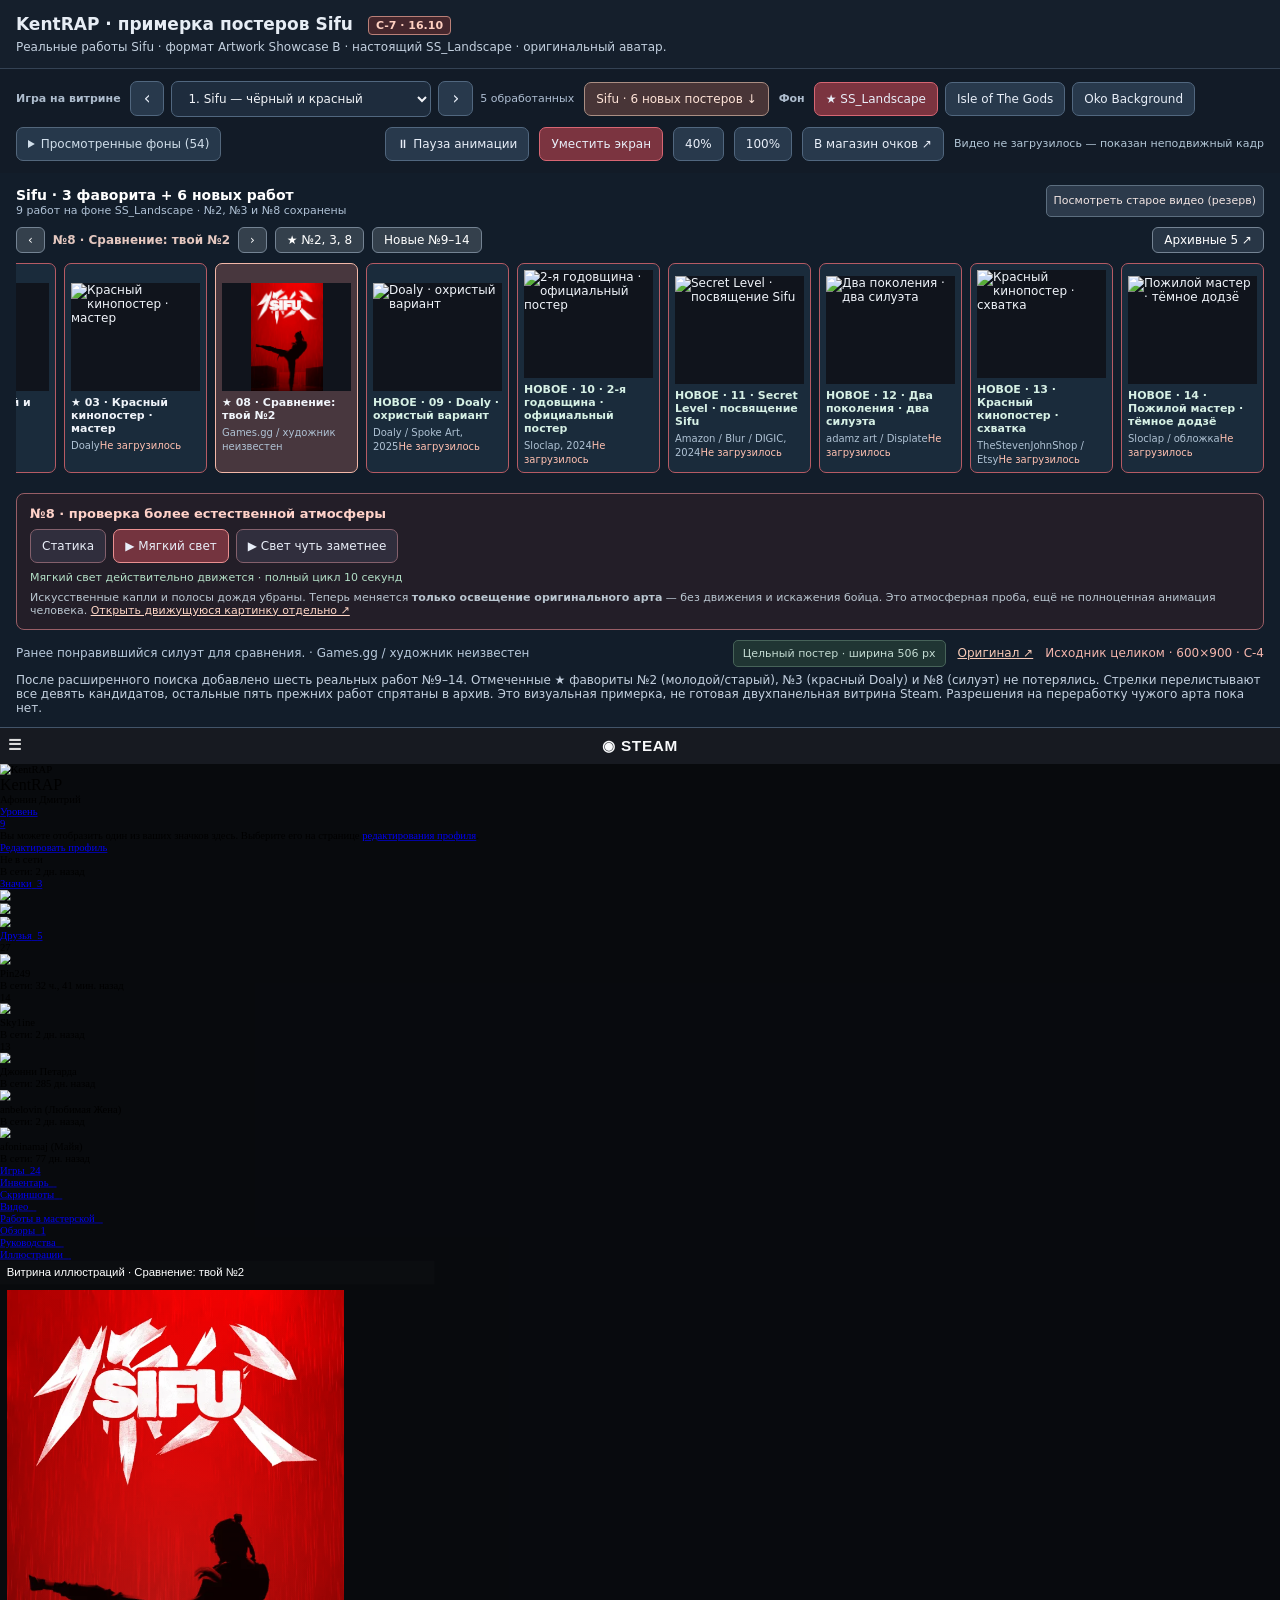
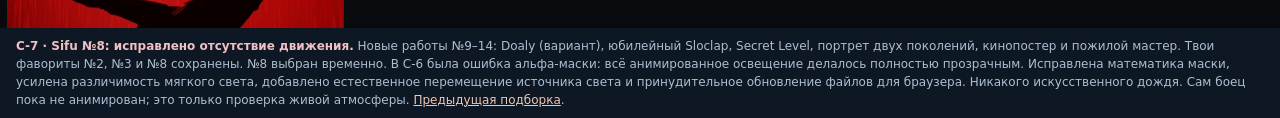
==== commit b606f71f: "Fix Sifu #8 lighting mask animation playback; cache-bust corrected self-contained SVGs in preview" ====
--- a/steam-profile-preview/index.html
+++ b/steam-profile-preview/index.html
@@ -70,7 +70,7 @@
 #sifu-b-error{color:#f4b5ac}
 @media(max-width:720px){#sifu-b-choices{padding:9px}.sifu-b-choice{flex-basis:125px}.sifu-b-choice img{height:80px}}
 </style></head><body>
-<header><h1>KentRAP · примерка постеров Sifu <span id="sifu-release" style="display:inline-block;margin-left:9px;padding:2px 7px;border:1px solid #ba8078;color:#ffd0c1;background:#45272d;border-radius:4px;font-size:11px;vertical-align:middle">C-6 · 16.10</span></h1><p>Реальные работы Sifu · формат Artwork Showcase B · настоящий SS_Landscape · оригинальный аватар.</p></header>
+<header><h1>KentRAP · примерка постеров Sifu <span id="sifu-release" style="display:inline-block;margin-left:9px;padding:2px 7px;border:1px solid #ba8078;color:#ffd0c1;background:#45272d;border-radius:4px;font-size:11px;vertical-align:middle">C-7 · 16.10</span></h1><p>Реальные работы Sifu · формат Artwork Showcase B · настоящий SS_Landscape · оригинальный аватар.</p></header>
 <nav aria-label="Настройки примерки">
 <div id="switchbox"><label for="art-select" class="group-label">Игра на витрине</label><button id="art-prev" title="Предыдущая игра" aria-label="Предыдущая игра">‹</button><select id="art-select" aria-label="Пять адаптированных игровых иллюстраций"><option value="sifu">1. Sifu — чёрный и красный</option><option value="hogwarts">2. Hogwarts Legacy — холодная готика</option><option value="batman">3. Batman: Arkham Knight — нуар</option><option value="ori">4. Ori and the Will of the Wisps — приглушённое сияние</option><option value="mirrors">5. Mirror's Edge Catalyst — белый и красный</option></select><button id="art-next" title="Следующая игра" aria-label="Следующая игра">›</button><span class="sample-count">5 обработанных</span></div>
 <a class="shop" href="#sifu-b-choices" style="border-color:#aa8e83;background:#483537;color:#ffe4d8">Sifu · 6 новых постеров ↓</a>
@@ -87,10 +87,10 @@
   <button id="sifu8-motion-light" type="button">▶ Свет чуть заметнее</button>
  </div>
  <span id="sifu8-motion-status" aria-live="polite">Загрузка анимации…</span>
- <p>Искусственные капли и полосы дождя убраны. Теперь меняется <b>только освещение оригинального арта</b> — без движения и искажения бойца. Это атмосферная проба, ещё не полноценная анимация человека. <a href="./assets/sifu-08-ambient.svg" target="_blank" rel="noopener" style="color:#ffd7c7">Открыть новую версию отдельно ↗</a></p>
+ <p>Искусственные капли и полосы дождя убраны. Теперь меняется <b>только освещение оригинального арта</b> — без движения и искажения бойца. Это атмосферная проба, ещё не полноценная анимация человека. <a href="./assets/sifu-08-ambient.svg?v=C7-fixed-mask" target="_blank" rel="noopener" style="color:#ffd7c7">Открыть движущуюся картинку отдельно ↗</a></p>
 </div><div class="sifu-b-info"><span id="sifu-b-note"></span><span id="sifu-b-display-note" aria-label="Режим просмотра">Цельный постер · ширина 506 px</span><a id="sifu-b-source" rel="noopener noreferrer" target="_blank">Оригинал ↗</a><span id="sifu-b-error" aria-live="polite"></span></div><p style="margin-top:6px">После расширенного поиска добавлено шесть реальных работ №9–14. Отмеченные ★ фавориты №2 (молодой/старый), №3 (красный Doaly) и №8 (силуэт) не потерялись. Стрелки перелистывают все девять кандидатов, остальные пять прежних работ спрятаны в архив. Это визуальная примерка, не готовая двухпанельная витрина Steam. Разрешения на переработку чужого арта пока нет.</p></section>
 <div id="view"><div id="sizer"><div id="stage"><iframe id="steam" title="Снимок профиля KentRAP" allow="autoplay"></iframe></div></div></div>
-<aside><b>C-6 · Sifu №8: без искусственного дождя.</b> Новые работы №9–14: Doaly (вариант), юбилейный Sloclap, Secret Level, портрет двух поколений, кинопостер и пожилой мастер. Твои фавориты №2, №3 и №8 сохранены. №8 выбран временно. Прежний нарисованный дождь был неестественным, поэтому его убрали из примерки. Теперь доступна едва заметная анимация освещения в исходном изображении, без придуманных объектов. Сам боец не двигается: для естественного движения тела потребуются послойная анимация или полноценное видео. <a href="./sifu-artworks.html" style="color:#eec7ae">Предыдущая подборка</a>.</aside>
+<aside><b>C-7 · Sifu №8: исправлено отсутствие движения.</b> Новые работы №9–14: Doaly (вариант), юбилейный Sloclap, Secret Level, портрет двух поколений, кинопостер и пожилой мастер. Твои фавориты №2, №3 и №8 сохранены. №8 выбран временно. В C-6 была ошибка альфа-маски: всё анимированное освещение делалось полностью прозрачным. Исправлена математика маски, усилена различимость мягкого света, добавлено естественное перемещение источника света и принудительное обновление файлов для браузера. Никакого искусственного дождя. Сам боец пока не анимирован; это только проверка живой атмосферы. <a href="./sifu-artworks.html" style="color:#eec7ae">Предыдущая подборка</a>.</aside>
 <script>
 (function(){
 const frame=document.getElementById('steam');frame.srcdoc="<!DOCTYPE html>\n<html lang=\"ru\" class=\"responsive DesktopUI\"><head><meta charset=\"utf-8\"><meta name=\"viewport\" content=\"width=1920\"><title>KentRAP — Steam profile</title>\n<link href=\"https://community.fastly.steamstatic.com/public/shared/css/motiva_sans.css?v=-yZgCk0Nu7kH&amp;l=russian&amp;_cdn=fastly\" rel=\"stylesheet\" type=\"text/css\">\n<link href=\"https://community.fastly.steamstatic.com/public/shared/css/buttons.css?v=0Ihq-pAoptBq&amp;l=russian&amp;_cdn=fastly\" rel=\"stylesheet\" type=\"text/css\">\n<link href=\"https://community.fastly.steamstatic.com/public/shared/css/shared_global.css?v=LPzP0XCBpQoS&amp;l=russian&amp;_cdn=fastly\" rel=\"stylesheet\" type=\"text/css\">\n<link href=\"https://community.fastly.steamstatic.com/public/css/globalv2.css?v=VJJj6r-t5GM6&amp;l=russian&amp;_cdn=fastly\" rel=\"stylesheet\" type=\"text/css\">\n<link href=\"https://community.fastly.steamstatic.com/public/css/skin_1/modalContent.css?v=WXAusLHclDIt&amp;l=russian&amp;_cdn=fastly\" rel=\"stylesheet\" type=\"text/css\">\n<link href=\"https://community.fastly.steamstatic.com/public/css/skin_1/profilev2.css?v=gsqlnEKSjcCb&amp;l=russian&amp;_cdn=fastly\" rel=\"stylesheet\" type=\"text/css\">\n<link href=\"https://community.fastly.steamstatic.com/public/shared/css/motiva_sans.css?v=-yZgCk0Nu7kH&amp;l=russian&amp;_cdn=fastly\" rel=\"stylesheet\" type=\"text/css\">\n<link href=\"https://community.fastly.steamstatic.com/public/css/promo/summer2017/stickers.css?v=Ncr6N09yZIap&amp;l=russian&amp;_cdn=fastly\" rel=\"stylesheet\" type=\"text/css\">\n<link href=\"https://community.fastly.steamstatic.com/public/shared/css/shared_responsive.css?v=G6uS9kBT7364&amp;l=russian&amp;_cdn=fastly\" rel=\"stylesheet\" type=\"text/css\">\n<link href=\"https://community.fastly.steamstatic.com/public/css/skin_1/header.css?v=EM4kCu67DNda&amp;l=russian&amp;_cdn=fastly\" rel=\"stylesheet\" type=\"text/css\">\n<link rel=\"stylesheet\" type=\"text/css\" href=\"https://community.fastly.steamstatic.com/public/css/applications/community/chunk~8f4f68fd6.css?contenthash=be2d541625a350c65403\">\n<link rel=\"stylesheet\" type=\"text/css\" href=\"https://community.fastly.steamstatic.com/public/css/applications/community/greenenvelope.css?contenthash=2794bc847fa39f3101a9\">\n<link rel=\"stylesheet\" type=\"text/css\" href=\"https://community.fastly.steamstatic.com/public/css/applications/community/footer.css?contenthash=c466d66e1ec7a2200676\">\n<link rel=\"stylesheet\" type=\"text/css\" href=\"https://community.fastly.steamstatic.com/public/css/applications/community/chunk~642602239.css?contenthash=fc5137b4e552ca6f8c76\">\n<link rel=\"stylesheet\" type=\"text/css\" href=\"https://community.fastly.steamstatic.com/public/css/applications/community/profile.css?contenthash=2b800600615a3c86ad32\">\n<link href=\"https://community.fastly.steamstatic.com/public/css/applications/community/main.css?v=ffA7xo5eR7aG&amp;l=russian&amp;_cdn=fastly\" rel=\"stylesheet\" type=\"text/css\">\n<style>\nhtml,body{min-width:1920px!important;min-height:1080px!important;margin:0;background:#08090c!important}\nbody{overflow-x:hidden}\n.preview-steam-head{height:54px;background:#171a21;display:flex;align-items:center;justify-content:center;color:#f8f9fb;font:bold 23px/1 Arial,sans-serif;letter-spacing:1px}\n.preview-steam-head span{position:absolute;left:12px;top:14px;color:#ddd;letter-spacing:0}\ndiv.no_header.profile_page{min-height:1026px}\ndiv.no_header.profile_page.preview_has_bg{background-image:var(--candidate-image)!important;background-color:#08090c!important;background-position:center top!important;background-size:auto!important;background-repeat:no-repeat!important}\nbody:has(.preview_has_bg){background-image:none!important;background-color:#050607!important}\n.preview_has_bg>.profile_header_bg>.profile_header_bg_texture,.preview_has_bg>.profile_content{background-image:none!important;background-color:rgba(9,11,16,.48)!important}\n\n/* Steam-style Featured Artwork example; one active item, not two showcases. */\n#kentrap_featured_showcase{margin:0 0 17px;clear:both}\n#kentrap_featured_showcase .kentrap_featured_title{min-height:33px;display:flex;justify-content:space-between;align-items:center;color:#fff;font:normal 17px/24px Arial,sans-serif;background:rgba(13,16,20,.54);padding:6px 10px}\n#kentrap_featured_showcase .kentrap_featured_title small{font:normal 11px/1.3 Arial,sans-serif;color:#b7c1cf}\n#kentrap_featured_showcase .kentrap_featured_body{padding:10px;background:rgba(10,12,17,.60);border-top:1px solid rgba(255,255,255,.06);width:652px;max-width:100%}\n#kentrap_featured_image{display:block;width:630px;max-width:100%;height:auto;aspect-ratio:1000 / 563;object-fit:cover;border:0;background:#111319}\n#kentrap_featured_showcase .kentrap_caption{color:#b7c1ca;font:normal 12px/17px Arial,sans-serif;padding:7px 2px 1px}\n\n/* Individual non-destructive color grades to keep game art coherent with noir Steam themes */\n.kentrap_art_frame{position:relative;width:630px;max-width:100%;overflow:hidden;background:#0e1219;isolation:isolate}\n.kentrap_art_frame::after{content:'';position:absolute;inset:0;z-index:1;pointer-events:none;mix-blend-mode:multiply;opacity:.19;background:linear-gradient(115deg,#0a1224 5%,transparent 48%,#120b16 100%)}\n#kentrap_featured_image{transition:filter .24s ease}\n#kentrap_featured_showcase[data-artgame=\"sifu\"] #kentrap_featured_image{filter:saturate(1.42) brightness(1.035) contrast(1.16)}\n#kentrap_featured_showcase[data-artgame=\"sifu\"] .kentrap_art_frame::after{opacity:.12;background:linear-gradient(112deg,#160b12,transparent 55%,#210507)}\n#kentrap_featured_showcase[data-artgame=\"hogwarts\"] #kentrap_featured_image{filter:saturate(1.11) brightness(1.035) contrast(1.07)}\n#kentrap_featured_showcase[data-artgame=\"hogwarts\"] .kentrap_art_frame::after{opacity:.035;background:transparent}\n#kentrap_featured_showcase[data-artgame=\"batman\"] #kentrap_featured_image{filter:saturate(1.13) brightness(1.035) contrast(1.10)}\n#kentrap_featured_showcase[data-artgame=\"batman\"] .kentrap_art_frame::after{opacity:.035;background:transparent}\n#kentrap_featured_showcase[data-artgame=\"ori\"] #kentrap_featured_image{filter:saturate(1.17) brightness(1.04) contrast(1.09)}\n#kentrap_featured_showcase[data-artgame=\"ori\"] .kentrap_art_frame::after{opacity:.035;background:transparent}\n#kentrap_featured_showcase[data-artgame=\"mirrors\"] #kentrap_featured_image{filter:saturate(1.22) brightness(1.05) contrast(1.09)}\n#kentrap_featured_showcase[data-artgame=\"mirrors\"] .kentrap_art_frame::after{opacity:.035;background:transparent}\n\n\n/* Original Sifu Reveal Trailer cut: self-hosted video, GIF fallback, no synthetic effects. */\n#kentrap_featured_showcase[data-artgame=\"sifu\"] .kentrap_art_frame{\n background:#0b1118;\n outline:1px solid rgba(172,179,183,.20);\n box-shadow:0 1px 10px rgba(0,0,0,.29);\n}\n#kentrap_featured_showcase[data-artgame=\"sifu\"] .kentrap_art_frame::after{opacity:0!important}\n#kentrap_featured_showcase[data-artgame=\"sifu\"] #kentrap_featured_image{\n filter:saturate(.94) brightness(1) contrast(1.04);\n transform:none;animation:none;will-change:auto;\n}\n#kentrap_sifu_video{\n display:none;position:absolute;inset:0;width:100%;height:100%;\n object-fit:cover;background:#0b1118;z-index:3;pointer-events:none;\n filter:saturate(.94) brightness(1) contrast(1.04);\n}\n#kentrap_sifu_gif_fallback{display:none;position:absolute;inset:0;width:100%;height:100%;object-fit:cover;z-index:2;pointer-events:none;filter:saturate(.94) contrast(1.04)}\n#kentrap_featured_showcase[data-artgame=\"sifu\"]:not(.artwork-paused) #kentrap_sifu_gif_fallback.gif-playing{display:block}\n#kentrap_featured_showcase[data-artgame=\"sifu\"] #kentrap_sifu_video{display:block}\n#kentrap_featured_showcase[data-artgame=\"sifu\"].artwork-paused #kentrap_sifu_video{display:none}\n#kentrap_featured_showcase[data-artgame=\"sifu\"] #kentrap_sifu_video:not(.video-playing){opacity:0}\n#kentrap_featured_showcase[data-artgame=\"sifu\"] #kentrap_sifu_video.video-playing{opacity:1}\n@media(prefers-reduced-motion:reduce){\n #kentrap_featured_showcase:not(.artwork-force-motion) #kentrap_sifu_video{display:none}\n}\n\n</style></head>\n<body class=\"flat_page profile_page DefaultTheme responsive_page\">\n<div class=\"preview-steam-head\"><span>☰</span>◉ STEAM</div>\n<div class=\"responsive_page_frame with_header\"><div class=\"responsive_page_content\"><div role=\"main\" class=\"responsive_page_template_content\" id=\"responsive_page_template_content\">\n<div class=\"no_header profile_page   \" style=\"\">\n\n\t\n\t\n\n\n<div class=\"profile_header_bg\">\n\n\t<div class=\"profile_header_bg_texture\">\n\t\t\n\t\t<div class=\"profile_header\">\n\n\t\t\t\n\t\t\t\t\t\t\n\t\t\t<div class=\"profile_header_content\" data-panel=\"{&quot;flow-children&quot;:&quot;row&quot;}\">\n\n\t\t\t\t\n\t\t\t\t<div class=\"playerAvatar profile_header_size offline\" data-miniprofile=\"126076527\">\n\t\t\t\t\t\t\t\t\t\t<div class=\"playerAvatarAutoSizeInner\">\n\t\t\t\t\t\t\t\t\t\t\t\t\t\t\t\t\t\t\t\t<picture>\n\t\t\t\t<source media=\"(prefers-reduced-motion: reduce)\" srcset=\"https://avatars.fastly.steamstatic.com/81c1bf438b2902ab7f8d6f5a52faf2b99d91c074_full.jpg\">\n\t\t\t\t<img src=\"https://avatars.fastly.steamstatic.com/81c1bf438b2902ab7f8d6f5a52faf2b99d91c074_full.jpg\" alt=\"KentRAP\">\n\t\t\t</picture>\n\t\t\t\t\t\t\t</div>\n\t\t\t\t</div>\n\n\t\t\t\t<div class=\"profile_header_centered_col\">\n\t\t\t\t\t<div class=\"profile_header_centered_persona\">\n\t\t\t\t\t\t<div class=\"persona_name\" style=\"font-size: 24px;\">\n\t\t\t\t\t\t\t<span class=\"actual_persona_name\">KentRAP</span>\n\t\t\t\t\t\t\t\t\t\t\t\t\t\t\t\t\t\t\t\t\t\t<span class=\"namehistory_link\">\n\t\t\t\t\t\t\t\t<img id=\"getnamehistory_arrow\" src=\"https://community.fastly.steamstatic.com/public/images/skin_1/arrowDn9x5.gif\" width=\"9\" height=\"5\" border=\"0\">\n\t\t\t\t\t\t\t</span>\n\t\t\t\t\t\t\t\t\t\t\t\t\t\t<div id=\"NamePopup\" class=\"popup_block_new\" style=\"display: none;\">\n\t\t\t\t\t\t\t\t<div class=\"popup_body popup_menu\">\n\t\t\t\t\t\t\t\t\t<div>Другие имена пользователя:</div>\n\t\t\t\t\t\t\t\t\t<div id=\"NamePopupAliases\">\n\n\t\t\t\t\t\t\t\t\t</div>\n\t\t\t\t\t\t\t\t\t<div style=\"display:none\" id=\"NamePopupClearAliases\">\n\t\t\t\t\t\t\t\t\t\t\t\t\t\t\t\t\t\t\t\t\t<a>Очистить историю имён</a>\n\t\t\t\t\t\t\t\t\t\t\t\t\t\t\t\t\t\t\t</div>\n\t\t\t\t\t\t\t\t\t<div style=\"clear:both\"></div>\n\t\t\t\t\t\t\t\t</div>\n\t\t\t\t\t\t\t</div>\n\t\t\t\t\t\t</div>\n\t\t\t\t\t\t\t\t\t\t\t\t\t<div class=\"header_real_name ellipsis\">\n\t\t\t\t\t\t\t\t<bdi>Афонин  Дмитрий</bdi>\n\t\t\t\t\t\t\t\t\t\t\t\t\t\t\t</div>\n\t\t\t\t\t\t\t\t\t\t\t</div>\n\t\t\t\t\t\t<div class=\"profile_header_summary desktop\">\n\t\t\t\t\t</div>\n\t\t\t\t</div>\n\n\t\t\t\t\t<div class=\"profile_header_summary mobile\">\n\t\t\t\t\t</div>\n\n\t\t\t\t<div class=\"profile_header_badgeinfo\" data-panel=\"{&quot;flow-children&quot;:&quot;column&quot;}\">\n\t\t\t\t\t\t\t\t\t\t\t<div class=\"profile_header_badgeinfo_badge_area\">\n\t\t\t\t\t\t\t\t\t\t\t\t\t\t\t<a data-panel=\"{&quot;focusable&quot;:true,&quot;clickOnActivate&quot;:true}\" role=\"button\" class=\"persona_level_btn\" href=\"https://steamcommunity.com/id/KentRAP/badges\">\n\t\t\t\t\t\t\t\t\t\t\t\t\t\t<div class=\"persona_name persona_level\">Уровень <div class=\"friendPlayerLevel lvl_0\"><span class=\"friendPlayerLevelNum\">9</span></div></div>\n\t\t\t\t\t\t\t\t\t\t\t\t\t\t\t</a>\n\t\t\t\t\t\t\t\t\t\t\t\t\t\t\t<div class=\"profile_header_badge\">\n\t\t\t\t\t\t\t\t\t\t\t\t\t\t\t\t\t\t\t<div class=\"profile_header_badge_instructions\">\n\t\t\t\t\t\t\t\t\t\t\tВы можете отобразить один из ваших значков здесь. Выберите его на странице <a class=\"whiteLink\" href=\"https://steamcommunity.com/id/KentRAP/edit/\">редактирования профиля</a>.\t\t\t\t\t\t\t\t\t\t</div>\n\t\t\t\t\t\t\t\t\t\t\t\t\t\t\t\t\t</div>\n\t\t\t\t\t\t\t\t\t\t\t\t\t</div>\n\t\t\t\t\t\t\t\t\t\t<div class=\"profile_header_actions\">\n\t\t\t\t\t\t\t\t\t\t\t\t\t<a class=\"btn_profile_action btn_medium\" href=\"https://steamcommunity.com/id/KentRAP/edit/info\">\n\t\t\t\t\t\t\t\t<span>Редактировать профиль</span>\n\t\t\t\t\t\t\t</a>\n\t\t\t\t\t\t\t\t\t\t\t</div>\n\t\t\t\t</div>\n\t\t\t</div>\n\t\t</div>\n\t\t\n\t</div>\n</div>\n\n\t<div class=\"profile_content \">\n\t\t<div class=\"profile_content_inner\">\n\t\t\t\n\t\t\t\n\n\t\t\t\n\t\t\t\n\n\n\t\t\t<div class=\"profile_rightcol\">\n\t\t\t\t<div class=\"responsive_status_info\">\n\t\t\t\t\t\t<div class=\"profile_in_game persona offline\">\n\t\t\t\t\t<div class=\"profile_in_game_header\">Не в сети</div>\n\t\t\t\t\t\t\t<div class=\"profile_in_game_name\">В сети: 2 дн. назад</div>\n\t\t\t</div>\n\t\t\t\t\t\t\t\t\t</div>\n\n\t\t\t\t<div class=\"responsive_count_link_area\">\n\t\t\t\t\t\n\t\t\t\t\t\n\t\t\t\t\t<div data-panel=\"{&quot;maintainX&quot;:true,&quot;bFocusRingRoot&quot;:true,&quot;flow-children&quot;:&quot;row&quot;}\" class=\"profile_badges\">\n\t\t\t\t\t\t<div class=\"profile_count_link_preview_ctn\" data-panel=\"{&quot;focusable&quot;:true,&quot;clickOnActivate&quot;:true}\" role=\"button\">\n\t\t\t\t\t\t\t\t\t\t\t\t\t\t\t\t<div data-panel=\"{&quot;focusable&quot;:true,&quot;clickOnActivate&quot;:true}\" role=\"button\" class=\"profile_count_link ellipsis\">\n\t\t\t\t\t\t<a href=\"https://steamcommunity.com/id/KentRAP/badges/\">\n\t\t\t\t\t\t\t<span class=\"count_link_label\">Значки</span>&nbsp;\n\t\t\t\t\t\t\t<span class=\"profile_count_link_total\">\n\t\t\t\t\t\t\t\t\t\t\t\t\t\t\t\t\t3\t\t\t\t\t\t\t\t\t\t\t\t\t\t\t</span>\n\t\t\t\t\t\t</a>\n\t\t\t\t\t</div>\n\t\t\t\t\t\t\t\t\t\t\t\t\t\t<div class=\"profile_count_link_preview\">\n\t\t\t\t\t\t\t\t\t\t\t\t\t\t\t\t\t\t\t\t\t\t\t\t\t<div class=\"profile_badges_badge \" data-tooltip-html=\"Столп сообщества&lt;br&gt;\nВыполнено 13 из 28 заданий сообщества Steam. Завершите еще 8, чтобы получить значок 2-го уровня.\">\n\t\t\t\t\t\t\t\t\t\t<a href=\"https://steamcommunity.com/id/KentRAP/badges/2\">\n\t\t\t\t\t\t\t\t\t\t\t<img src=\"https://community.fastly.steamstatic.com/public/images/badges/01_community/community02_80.png\" class=\"badge_icon small\">\n\t\t\t\t\t\t\t\t\t\t</a>\n\t\t\t\t\t\t\t\t\t</div>\n\t\t\t\t\t\t\t\t\t\t\t\t\t\t\t\t\t\t\t\t\t\t\t\t\t\t<div class=\"profile_badges_badge \" data-tooltip-html=\"Знаток&lt;br&gt;\nИгр в библиотеке: 24\">\n\t\t\t\t\t\t\t\t\t\t<a href=\"https://steamcommunity.com/id/KentRAP/badges/13\">\n\t\t\t\t\t\t\t\t\t\t\t<img src=\"https://community.fastly.steamstatic.com/public/images/badges/13_gamecollector/10_80.png?v=4\" class=\"badge_icon small\">\n\t\t\t\t\t\t\t\t\t\t</a>\n\t\t\t\t\t\t\t\t\t</div>\n\t\t\t\t\t\t\t\t\t\t\t\t\t\t\t\t\t\t\t\t\t\t\t\t\t\t<div class=\"profile_badges_badge \" data-tooltip-html=\"Выслуга лет&lt;br&gt;\nДата регистрации: 16 марта 2013 г.\">\n\t\t\t\t\t\t\t\t\t\t<a href=\"https://steamcommunity.com/id/KentRAP/badges/1\">\n\t\t\t\t\t\t\t\t\t\t\t<img src=\"https://community.fastly.steamstatic.com/public/images/badges/02_years/steamyears13_80.png\" class=\"badge_icon small\">\n\t\t\t\t\t\t\t\t\t\t</a>\n\t\t\t\t\t\t\t\t\t</div>\n\t\t\t\t\t\t\t\t\t\t\t\t\t\t\t\t\t\t\t\t\t\t\t\t\t<div style=\"clear: left;\"></div>\n\t\t\t\t\t\t\t</div>\n\t\t\t\t\t\t</div>\n\t\t\t\t\t</div>\n\t\t\t\t\t\n\t\t\t\t\t<div data-panel=\"{&quot;maintainX&quot;:true,&quot;bFocusRingRoot&quot;:true,&quot;flow-children&quot;:&quot;row&quot;}\" id=\"responsive_groupfriends_element_ctn\">\n\t\t\t\t\t<div class=\"profile_friend_links profile_count_link_preview_ctn responsive_groupfriends_element\" data-panel=\"{&quot;focusable&quot;:true,&quot;clickOnActivate&quot;:true}\" role=\"button\">\n\t\t\t\t\t\t\t\t\t\t\t\t\t\t\t<div data-panel=\"{&quot;focusable&quot;:true,&quot;clickOnActivate&quot;:true}\" role=\"button\" class=\"profile_count_link ellipsis\">\n\t\t\t\t\t\t<a href=\"https://steamcommunity.com/id/KentRAP/friends/\">\n\t\t\t\t\t\t\t<span class=\"count_link_label\">Друзья</span>&nbsp;\n\t\t\t\t\t\t\t<span class=\"profile_count_link_total\">\n\t\t\t\t\t\t\t\t\t\t\t\t\t\t\t\t\t5\t\t\t\t\t\t\t\t\t\t\t\t\t\t\t</span>\n\t\t\t\t\t\t</a>\n\t\t\t\t\t</div>\n\t\t\t\t\t\t\t\n\t\t\t\t\t\t\n\t\t\t\t\t\t<div class=\"profile_topfriends profile_count_link_preview\">\n\t\t\t\t\t\t\t\t\t\t\t\t\t\t\t\t\t<div data-panel=\"{&quot;flow-children&quot;:&quot;column&quot;}\" class=\"friendBlock persona offline\" data-miniprofile=\"85910454\">\n\t\t\t\t\t\t<a class=\"friendBlockLinkOverlay\" href=\"https://steamcommunity.com/profiles/76561198046176182\"></a>\n\t\t\t\t\t\t\t\t\t\t<div class=\"friendPlayerLevel lvl_20\">\n\t\t\t\t\t<span class=\"friendPlayerLevelNum\">27</span>\n\t\t\t\t</div>\n\t\t\t\t\t\t\t\t\t\t\t\t<div class=\"playerAvatar offline\">\n\t\t\t\t<img src=\"https://avatars.fastly.steamstatic.com/4c96fba44939ee6e2745a4cd42d66880d2b8fe78_medium.jpg\">\n\t\t\t</div>\n\t\t\t<div class=\"friendBlockContent\">\n\t\t\t\tPin249<br>\n\t\t\t\t<span class=\"friendSmallText\">\n\t\tВ сети: 32 ч., 41 мин. назад\n\t\t\t\t</span>\n\t\t\t</div>\n\t\t</div>\n\t\t\t\t\t\t\t\t\t\t\t\t\t\t\t\t\t\t\t<div data-panel=\"{&quot;flow-children&quot;:&quot;column&quot;}\" class=\"friendBlock persona offline\" data-miniprofile=\"122604291\">\n\t\t\t\t\t\t<a class=\"friendBlockLinkOverlay\" href=\"https://steamcommunity.com/profiles/76561198082870019\"></a>\n\t\t\t\t\t\t\t\t\t\t<div class=\"friendPlayerLevel lvl_10\">\n\t\t\t\t\t<span class=\"friendPlayerLevelNum\">14</span>\n\t\t\t\t</div>\n\t\t\t\t\t\t\t\t\t\t\t\t<div class=\"playerAvatar offline\">\n\t\t\t\t<img src=\"https://avatars.fastly.steamstatic.com/dc84ec740f26fbdfe31d29a6fa06ba48862736c7_medium.jpg\">\n\t\t\t</div>\n\t\t\t<div class=\"friendBlockContent\">\n\t\t\t\tSky1ine<br>\n\t\t\t\t<span class=\"friendSmallText\">\n\t\tВ сети: 2 дн. назад\n\t\t\t\t</span>\n\t\t\t</div>\n\t\t</div>\n\t\t\t\t\t\t\t\t\t\t\t\t\t\t\t\t\t\t\t<div data-panel=\"{&quot;flow-children&quot;:&quot;column&quot;}\" class=\"friendBlock persona offline\" data-miniprofile=\"39740387\">\n\t\t\t\t\t\t<a class=\"friendBlockLinkOverlay\" href=\"https://steamcommunity.com/id/narcoff05\"></a>\n\t\t\t\t\t\t\t\t\t\t<div class=\"friendPlayerLevel lvl_10\">\n\t\t\t\t\t<span class=\"friendPlayerLevelNum\">13</span>\n\t\t\t\t</div>\n\t\t\t\t\t\t\t\t\t\t\t\t<div class=\"playerAvatar offline\">\n\t\t\t\t<img src=\"https://avatars.fastly.steamstatic.com/c737437a53b1d9f641bdb0d882309ecadd223704_medium.jpg\">\n\t\t\t</div>\n\t\t\t<div class=\"friendBlockContent\">\n\t\t\t\tДжонни Петарда<br>\n\t\t\t\t<span class=\"friendSmallText\">\n\t\tВ сети: 285 дн. назад\n\t\t\t\t</span>\n\t\t\t</div>\n\t\t</div>\n\t\t\t\t\t\t\t\t\t\t\t\t\t\t\t\t\t\t\t<div data-panel=\"{&quot;flow-children&quot;:&quot;column&quot;}\" class=\"friendBlock persona offline\" data-miniprofile=\"716967272\">\n\t\t\t\t\t\t<a class=\"friendBlockLinkOverlay\" href=\"https://steamcommunity.com/profiles/76561198677233000\"></a>\n\t\t\t\t\t\t\t\t\t\t\t\t\t\t\t<div class=\"playerAvatar offline\">\n\t\t\t\t<img src=\"https://avatars.fastly.steamstatic.com/f4d3b102a8326a136760fa7357de8a9c46474717_medium.jpg\">\n\t\t\t</div>\n\t\t\t<div class=\"friendBlockContent\">\n\t\t\t\tanbelovin <span class=\"nickname_block\">(<span class=\"nickname_name\">Любимая Жена</span>)</span><br>\n\t\t\t\t<span class=\"friendSmallText\">\n\t\tВ сети: 2 дн. назад\n\t\t\t\t</span>\n\t\t\t</div>\n\t\t</div>\n\t\t\t\t\t\t\t\t\t\t\t\t\t\t\t\t\t\t\t<div data-panel=\"{&quot;flow-children&quot;:&quot;column&quot;}\" class=\"friendBlock persona offline\" data-miniprofile=\"705501107\">\n\t\t\t\t\t\t<a class=\"friendBlockLinkOverlay\" href=\"https://steamcommunity.com/profiles/76561198665766835\"></a>\n\t\t\t\t\t\t\t\t\t\t\t\t\t\t\t<div class=\"playerAvatar offline\">\n\t\t\t\t<img src=\"https://avatars.fastly.steamstatic.com/3572c0bd89d3711c8a15d82568a265b7745493b1_medium.jpg\">\n\t\t\t</div>\n\t\t\t<div class=\"friendBlockContent\">\n\t\t\t\tafoninamaj <span class=\"nickname_block\">(<span class=\"nickname_name\">Майя</span>)</span><br>\n\t\t\t\t<span class=\"friendSmallText\">\n\t\tВ сети: 77 дн. назад\n\t\t\t\t</span>\n\t\t\t</div>\n\t\t</div>\n\t\t\t\t\t\t\t\t\t\t\t\t\t\t\t</div>\n\t\t\t\t\t</div></div>\n\n\t\t\t\t\t<div data-panel=\"{&quot;maintainX&quot;:true,&quot;bFocusRingRoot&quot;:true,&quot;flow-children&quot;:&quot;row&quot;}\" class=\"profile_item_links\">\n\t\t\t\t\t\t\t\t\t\t\t\t\t\t\t<div data-panel=\"{&quot;focusable&quot;:true,&quot;clickOnActivate&quot;:true}\" role=\"button\" class=\"profile_count_link ellipsis\">\n\t\t\t\t\t\t<a href=\"https://steamcommunity.com/id/KentRAP/games/?tab=all\">\n\t\t\t\t\t\t\t<span class=\"count_link_label\">Игры</span>&nbsp;\n\t\t\t\t\t\t\t<span class=\"profile_count_link_total\">\n\t\t\t\t\t\t\t\t\t\t\t\t\t\t\t\t\t24\t\t\t\t\t\t\t\t\t\t\t\t\t\t\t</span>\n\t\t\t\t\t\t</a>\n\t\t\t\t\t</div>\n\t\t\t\t\t\t\t\t\t\t\t\t\t\t\t\t\t\t\t\t\t\t<div data-panel=\"{&quot;focusable&quot;:true,&quot;clickOnActivate&quot;:true}\" role=\"button\" class=\"profile_count_link ellipsis\">\n\t\t\t\t\t\t<a href=\"https://steamcommunity.com/id/KentRAP/inventory/\">\n\t\t\t\t\t\t\t<span class=\"count_link_label\">Инвентарь</span>&nbsp;\n\t\t\t\t\t\t\t<span class=\"profile_count_link_total\">\n\t\t\t\t\t\t\t\t\t\t\t\t\t\t\t\t\t&nbsp; <!-- so the line spaces like the rest -->\n\t\t\t\t\t\t\t\t\t\t\t\t\t\t\t</span>\n\t\t\t\t\t\t</a>\n\t\t\t\t\t</div>\n\t\t\t\t\t\t\t\t\t\t\t\t\t\t\t\t\t\t\t\t\t\t<div data-panel=\"{&quot;focusable&quot;:true,&quot;clickOnActivate&quot;:true}\" role=\"button\" class=\"profile_count_link ellipsis\">\n\t\t\t\t\t\t<a href=\"https://steamcommunity.com/id/KentRAP/screenshots/\">\n\t\t\t\t\t\t\t<span class=\"count_link_label\">Скриншоты</span>&nbsp;\n\t\t\t\t\t\t\t<span class=\"profile_count_link_total\">\n\t\t\t\t\t\t\t\t\t\t\t\t\t\t\t\t\t&nbsp; <!-- so the line spaces like the rest -->\n\t\t\t\t\t\t\t\t\t\t\t\t\t\t\t</span>\n\t\t\t\t\t\t</a>\n\t\t\t\t\t</div>\n\t\t\t\t\t\t\t\t\t\t\t\t\t\t\t\t\t\t\t\t\t\t<div data-panel=\"{&quot;focusable&quot;:true,&quot;clickOnActivate&quot;:true}\" role=\"button\" class=\"profile_count_link ellipsis\">\n\t\t\t\t\t\t<a href=\"https://steamcommunity.com/id/KentRAP/videos/\">\n\t\t\t\t\t\t\t<span class=\"count_link_label\">Видео</span>&nbsp;\n\t\t\t\t\t\t\t<span class=\"profile_count_link_total\">\n\t\t\t\t\t\t\t\t\t\t\t\t\t\t\t\t\t&nbsp; <!-- so the line spaces like the rest -->\n\t\t\t\t\t\t\t\t\t\t\t\t\t\t\t</span>\n\t\t\t\t\t\t</a>\n\t\t\t\t\t</div>\n\t\t\t\t\t\t\t\t\t\t\t\t\t\t\t\t\t\t\t\t\t\t<div data-panel=\"{&quot;focusable&quot;:true,&quot;clickOnActivate&quot;:true}\" role=\"button\" class=\"profile_count_link ellipsis\">\n\t\t\t\t\t\t<a href=\"https://steamcommunity.com/id/KentRAP/myworkshopfiles/\">\n\t\t\t\t\t\t\t<span class=\"count_link_label\">Работы в мастерской</span>&nbsp;\n\t\t\t\t\t\t\t<span class=\"profile_count_link_total\">\n\t\t\t\t\t\t\t\t\t\t\t\t\t\t\t\t\t&nbsp; <!-- so the line spaces like the rest -->\n\t\t\t\t\t\t\t\t\t\t\t\t\t\t\t</span>\n\t\t\t\t\t\t</a>\n\t\t\t\t\t</div>\n\t\t\t\t\t\t\t\t\t\t\t\t\t\t\t\t\t\t\t\t\t\t<div data-panel=\"{&quot;focusable&quot;:true,&quot;clickOnActivate&quot;:true}\" role=\"button\" class=\"profile_count_link ellipsis\">\n\t\t\t\t\t\t<a href=\"https://steamcommunity.com/id/KentRAP/recommended/\">\n\t\t\t\t\t\t\t<span class=\"count_link_label\">Обзоры</span>&nbsp;\n\t\t\t\t\t\t\t<span class=\"profile_count_link_total\">\n\t\t\t\t\t\t\t\t\t\t\t\t\t\t\t\t\t1\t\t\t\t\t\t\t\t\t\t\t\t\t\t\t</span>\n\t\t\t\t\t\t</a>\n\t\t\t\t\t</div>\n\t\t\t\t\t\t\t\t\t\t\t\t\t\t\t\t\t\t\t\t\t\t<div data-panel=\"{&quot;focusable&quot;:true,&quot;clickOnActivate&quot;:true}\" role=\"button\" class=\"profile_count_link ellipsis\">\n\t\t\t\t\t\t<a href=\"https://steamcommunity.com/id/KentRAP/myworkshopfiles/?section=guides\">\n\t\t\t\t\t\t\t<span class=\"count_link_label\">Руководства</span>&nbsp;\n\t\t\t\t\t\t\t<span class=\"profile_count_link_total\">\n\t\t\t\t\t\t\t\t\t\t\t\t\t\t\t\t\t&nbsp; <!-- so the line spaces like the rest -->\n\t\t\t\t\t\t\t\t\t\t\t\t\t\t\t</span>\n\t\t\t\t\t\t</a>\n\t\t\t\t\t</div>\n\t\t\t\t\t\t\t\t\t\t\t\t\t\t\t\t\t\t\t\t\t\t<div data-panel=\"{&quot;focusable&quot;:true,&quot;clickOnActivate&quot;:true}\" role=\"button\" class=\"profile_count_link ellipsis\">\n\t\t\t\t\t\t<a href=\"https://steamcommunity.com/id/KentRAP/images/\">\n\t\t\t\t\t\t\t<span class=\"count_link_label\">Иллюстрации</span>&nbsp;\n\t\t\t\t\t\t\t<span class=\"profile_count_link_total\">\n\t\t\t\t\t\t\t\t\t\t\t\t\t\t\t\t\t&nbsp; <!-- so the line spaces like the rest -->\n\t\t\t\t\t\t\t\t\t\t\t\t\t\t\t</span>\n\t\t\t\t\t\t</a>\n\t\t\t\t\t</div>\n\t\t\t\t\t\t\t\t\t\t\t\t\t<div style=\"clear: left;\"></div>\n\t\t\t\t\t</div>\n\t\t\t\t</div>\n\n\t\t\t\t\n\t\t\t\t\t\t\t\t\t<div></div>\n\t\t\t\t\n\t\t\t</div>\n\n\n\t\t\t<div class=\"profile_leftcol\">\n<section id=\"kentrap_featured_showcase\" class=\"profile_customization\" data-artgame=\"sifu\" aria-label=\"Примерка витрины иллюстраций\"><div class=\"kentrap_featured_title\"><span>Избранная иллюстрация</span><small>Предварительный просмотр</small></div><div class=\"kentrap_featured_body\"><div class=\"kentrap_art_frame\"><img id=\"kentrap_featured_image\" src=\"https://kentrap2011-hub.github.io/stopgame-ratings-data/steam-profile-preview/assets/sifu-elder-master-poster.jpg\" alt=\"Sifu — молодой боец начинает связку движений\" width=\"630\" height=\"355\" loading=\"eager\"><video id=\"kentrap_sifu_video\" muted autoplay playsinline loop preload=\"auto\" disablepictureinpicture poster=\"https://kentrap2011-hub.github.io/stopgame-ratings-data/steam-profile-preview/assets/sifu-elder-master-poster.jpg\" aria-label=\"Sifu — один пожилой мастер в исходной сцене\"><source src=\"https://kentrap2011-hub.github.io/stopgame-ratings-data/steam-profile-preview/assets/sifu-elder-master-loop.webm\" type=\"video/webm\"><source src=\"https://kentrap2011-hub.github.io/stopgame-ratings-data/steam-profile-preview/assets/sifu-elder-master-loop.mp4\" type=\"video/mp4\"></video><img id=\"kentrap_sifu_gif_fallback\" data-src=\"https://kentrap2011-hub.github.io/stopgame-ratings-data/steam-profile-preview/assets/sifu-elder-master-loop.gif\" alt=\"Sifu — движения пожилого мастера\" width=\"630\" height=\"354\"><i class=\"sifu-vignette\"></i></div></div><div id=\"kentrap_caption\" class=\"kentrap_caption\"><span id=\"kentrap_caption_text\">Sifu · один пожилой мастер · исходное движение</span> · <a id=\"kentrap_source\" href=\"https://store.steampowered.com/app/2138710/Sifu/\" target=\"_blank\" rel=\"noopener noreferrer\" style=\"color:#bacce0\">Источник ↗</a></div></div></section>\n\n\n\t\t\t\t\n\t\t\t\t\t\t\t\t\t<div class=\"profile_customization\">\n\t\t\t\t\t\t<div class=\"profile_recentgame_header profile_customization_header\">\n\t\t\t\t\t\t\t<div>Недавняя активность</div>\n\t\t\t\t\t\t\t\t\t\t\t\t\t\t\t<div class=\"recentgame_quicklinks recentgame_recentplaytime\">\n\t\t\t\t\t\t\t\t\t<div>15,5 ч. за последние 2 недели</div>\n\t\t\t\t\t\t\t\t</div>\n\t\t\t\t\t\t\t\t\t\t\t\t\t</div>\n\t\t\t\t\t\t<div class=\"profile_customization_block\">\n\n\t\t\t\t\t\t\t<div class=\"recent_games\">\n\t\t\t\t\t\t\t\t\t\t\t\t\t\t\t\t\t<div class=\"recent_game\">\n\t\t\t\t\t\t\t\t\t\t<div data-panel=\"{&quot;type&quot;:&quot;PanelGroup&quot;}\" class=\"recent_game_content\">\n\t\t\t\t\t\t\t\t\t\t\t<div class=\"game_info\">\n\t\t\t\t\t\t\t\t\t\t\t\t<div class=\"game_info_cap \"><a href=\"https://steamcommunity.com/app/2138710\"><img class=\"game_capsule\" src=\"https://shared.fastly.steamstatic.com/store_item_assets/steam/apps/2138710/capsule_184x69.jpg?t=1782742326\"></a></div>\n\t\t\t\t\t\t\t\t\t\t\t\t<div class=\"game_info_details\">\n\t\t\t\t\t\t\t\t\t\t\t\t\t22 ч. всего<br>\n\t\t\t\t\t\t\t\t\t\t\t\t\t\t\t\t\t\t\t\t\t\t\t\t\t\t\t\t\t\t\t\t\t\t\t\t\t\t\t\t\t\tпоследний запуск 12 окт\t\t\t\t\t\t\t\t\t\t\t\t\t\t\t\t\t\t\t\t\t\t\t\t\t\t\t\t\t\t\t\t\t\t\t\t\t\t\t</div>\n\t\t\t\t\t\t\t\t\t\t\t\t<div class=\"game_name\"><a class=\"whiteLink\" href=\"https://steamcommunity.com/app/2138710\">Sifu</a></div>\n\t\t\t\t\t\t\t\t\t\t\t</div>\n\n\t\t\t\t\t\t\t\t\t\t\t\t<div class=\"game_info_stats\">\n\t\t\t\t\t<div class=\"game_info_achievements_only_ctn\">\n\t\t\t\t\t\t\t\t\t\t\t\t\t<div class=\"game_info_achievements\">\n\t\t\t\t\t\t\t\t\t\t\t\t<div class=\"game_info_achievements_summary_area\">\n\t\t\t\t\t\t\t\t\t\t\t\t\t\t\t<span class=\"game_info_achievement_summary\">\n\t\t\t\t\t\t\t\t\t<a class=\"whiteLink\" href=\"https://steamcommunity.com/id/KentRAP/stats/2138710/achievements/\">Достижения</a>\n\t\t\t\t\t\t\t\t\t<span class=\"ellipsis\">24 из 61</span>\n\t\t\t\t\t\t\t\t</span>\n\t\t\t\t\t\t\t\t\t\t\t\t\t\t<div class=\"achievement_progress_bar_ctn\">\n\t\t\t\t\t\t\t\t\t\t\t\t\t\t\t\t\t<div class=\"progress_bar\" style=\"width: 39%;\">\n\n\t\t\t\t\t\t\t\t\t</div>\n\t\t\t\t\t\t\t\t\t\t\t\t\t\t\t</div>\n\t\t\t\t\t\t</div>\n\t\t\t\t\t\t<div class=\"achievement_icons\">\n\t\t\t\t\t\t\t\t\t\t\t\t\t\t\t\t\t\t\t\t\t\t<div class=\"game_info_achievement\" data-tooltip-text=\"Пьяный боец\">\n\t\t\t\t\t\t\t\t\t<a href=\"https://steamcommunity.com/id/KentRAP/stats/2138710/achievements/\">\n\t\t\t\t\t\t\t\t\t\t<img src=\"https://shared.fastly.steamstatic.com/community_assets/images/apps/2138710/a6b590a5b1ec5b7b5f31303973b68dc8f28c051d.jpg\">\n\t\t\t\t\t\t\t\t\t</a>\n\t\t\t\t\t\t\t\t</div>\n\t\t\t\t\t\t\t\t\t\t\t\t\t\t\t<div class=\"game_info_achievement\" data-tooltip-text=\"36 ступеней кунг-фу\">\n\t\t\t\t\t\t\t\t\t<a href=\"https://steamcommunity.com/id/KentRAP/stats/2138710/achievements/\">\n\t\t\t\t\t\t\t\t\t\t<img src=\"https://shared.fastly.steamstatic.com/community_assets/images/apps/2138710/90753e410a7750afbb5e5cfb336ce9c9f3afc5da.jpg\">\n\t\t\t\t\t\t\t\t\t</a>\n\t\t\t\t\t\t\t\t</div>\n\t\t\t\t\t\t\t\t\t\t\t\t\t\t\t<div class=\"game_info_achievement\" data-tooltip-text=\"Кровь леди на снегу\">\n\t\t\t\t\t\t\t\t\t<a href=\"https://steamcommunity.com/id/KentRAP/stats/2138710/achievements/\">\n\t\t\t\t\t\t\t\t\t\t<img src=\"https://shared.fastly.steamstatic.com/community_assets/images/apps/2138710/44390fd4f8b43ef092a612fb1c628c53dcedd82b.jpg\">\n\t\t\t\t\t\t\t\t\t</a>\n\t\t\t\t\t\t\t\t</div>\n\t\t\t\t\t\t\t\t\t\t\t\t\t\t\t<div class=\"game_info_achievement\" data-tooltip-text=\"Будь как вода, друг мой\">\n\t\t\t\t\t\t\t\t\t<a href=\"https://steamcommunity.com/id/KentRAP/stats/2138710/achievements/\">\n\t\t\t\t\t\t\t\t\t\t<img src=\"https://shared.fastly.steamstatic.com/community_assets/images/apps/2138710/129d84aef092d13a6d8a4098f1fe2312754a2b90.jpg\">\n\t\t\t\t\t\t\t\t\t</a>\n\t\t\t\t\t\t\t\t</div>\n\t\t\t\t\t\t\t\t\t\t\t\t\t\t\t<div class=\"game_info_achievement\" data-tooltip-text=\"Пылающий тигр\">\n\t\t\t\t\t\t\t\t\t<a href=\"https://steamcommunity.com/id/KentRAP/stats/2138710/achievements/\">\n\t\t\t\t\t\t\t\t\t\t<img src=\"https://shared.fastly.steamstatic.com/community_assets/images/apps/2138710/84edf689d433c65ef849183a91dc8676d710e61b.jpg\">\n\t\t\t\t\t\t\t\t\t</a>\n\t\t\t\t\t\t\t\t</div>\n\t\t\t\t\t\t\t\t\t\t\t\t\t\t\t\t\t\t\t\t\t\t<div data-panel=\"{&quot;focusable&quot;:true,&quot;clickOnActivate&quot;:true}\" role=\"button\" class=\"game_info_achievement plus_more\">\n\t\t\t\t\t\t\t\t\t+19\t\t\t\t\t\t\t\t</div>\n\t\t\t\t\t\t\t\t\t\t\t\t\t</div>\n\t\t\t\t\t</div>\n\t\t\t\t\t\t\t\t<div style=\"clear: both;\"></div>\n\t\t\t</div>\n\t\t\t\t\t</div>\n\t\t\t\t\t\t\t\t\t\t</div>\n\t\t\t\t\t\t\t\t\t</div>\n\t\t\t\t\t\t\t\t\t\t\t\t\t\t\t\t\t<div class=\"recent_game\">\n\t\t\t\t\t\t\t\t\t\t<div data-panel=\"{&quot;type&quot;:&quot;PanelGroup&quot;}\" class=\"recent_game_content\">\n\t\t\t\t\t\t\t\t\t\t\t<div class=\"game_info\">\n\t\t\t\t\t\t\t\t\t\t\t\t<div class=\"game_info_cap \"><a href=\"https://steamcommunity.com/app/690640\"><img class=\"game_capsule\" src=\"https://shared.fastly.steamstatic.com/store_item_assets/steam/apps/690640/2f8046e5409963a84cec48d9c116f7ec287b9f76/capsule_184x69.jpg?t=1789546865\"></a></div>\n\t\t\t\t\t\t\t\t\t\t\t\t<div class=\"game_info_details\">\n\t\t\t\t\t\t\t\t\t\t\t\t\t2,1 ч. всего<br>\n\t\t\t\t\t\t\t\t\t\t\t\t\t\t\t\t\t\t\t\t\t\t\t\t\t\t\t\t\t\t\t\t\t\t\t\t\t\t\t\t\t\tпоследний запуск 12 окт\t\t\t\t\t\t\t\t\t\t\t\t\t\t\t\t\t\t\t\t\t\t\t\t\t\t\t\t\t\t\t\t\t\t\t\t\t\t\t</div>\n\t\t\t\t\t\t\t\t\t\t\t\t<div class=\"game_name\"><a class=\"whiteLink\" href=\"https://steamcommunity.com/app/690640\">Trine 4: The Nightmare Prince</a></div>\n\t\t\t\t\t\t\t\t\t\t\t</div>\n\n\t\t\t\t\t\t\t\t\t\t\t\t<div class=\"game_info_stats\">\n\t\t\t\t\t<div class=\"game_info_achievements_only_ctn\">\n\t\t\t\t\t\t\t\t\t\t\t\t\t<div class=\"game_info_achievements\">\n\t\t\t\t\t\t\t\t\t\t\t\t<div class=\"game_info_achievements_summary_area\">\n\t\t\t\t\t\t\t\t\t\t\t\t\t\t\t<span class=\"game_info_achievement_summary\">\n\t\t\t\t\t\t\t\t\t<a class=\"whiteLink\" href=\"https://steamcommunity.com/id/KentRAP/stats/690640/achievements/\">Достижения</a>\n\t\t\t\t\t\t\t\t\t<span class=\"ellipsis\">5 из 39</span>\n\t\t\t\t\t\t\t\t</span>\n\t\t\t\t\t\t\t\t\t\t\t\t\t\t<div class=\"achievement_progress_bar_ctn\">\n\t\t\t\t\t\t\t\t\t\t\t\t\t\t\t\t\t<div class=\"progress_bar\" style=\"width: 12%;\">\n\n\t\t\t\t\t\t\t\t\t</div>\n\t\t\t\t\t\t\t\t\t\t\t\t\t\t\t</div>\n\t\t\t\t\t\t</div>\n\t\t\t\t\t\t<div class=\"achievement_icons\">\n\t\t\t\t\t\t\t\t\t\t\t\t\t\t\t\t\t\t\t\t\t\t<div class=\"game_info_achievement\" data-tooltip-text=\"Испытание авантюриста\">\n\t\t\t\t\t\t\t\t\t<a href=\"https://steamcommunity.com/id/KentRAP/stats/690640/achievements/\">\n\t\t\t\t\t\t\t\t\t\t<img src=\"https://shared.fastly.steamstatic.com/community_assets/images/apps/690640/0aa46af1f97cdd09a323ce4cb7f9f5e2de23f1e1.jpg\">\n\t\t\t\t\t\t\t\t\t</a>\n\t\t\t\t\t\t\t\t</div>\n\t\t\t\t\t\t\t\t\t\t\t\t\t\t\t<div class=\"game_info_achievement\" data-tooltip-text=\"Охота-маскарад\">\n\t\t\t\t\t\t\t\t\t<a href=\"https://steamcommunity.com/id/KentRAP/stats/690640/achievements/\">\n\t\t\t\t\t\t\t\t\t\t<img src=\"https://shared.fastly.steamstatic.com/community_assets/images/apps/690640/0b3a575a1a1f2afa78b9e1bfddba174e5395745b.jpg\">\n\t\t\t\t\t\t\t\t\t</a>\n\t\t\t\t\t\t\t\t</div>\n\t\t\t\t\t\t\t\t\t\t\t\t\t\t\t<div class=\"game_info_achievement\" data-tooltip-text=\"Испытание рыцаря\">\n\t\t\t\t\t\t\t\t\t<a href=\"https://steamcommunity.com/id/KentRAP/stats/690640/achievements/\">\n\t\t\t\t\t\t\t\t\t\t<img src=\"https://shared.fastly.steamstatic.com/community_assets/images/apps/690640/94ad6eb3449d8f8f1b1fae5c0fa160fff908acbe.jpg\">\n\t\t\t\t\t\t\t\t\t</a>\n\t\t\t\t\t\t\t\t</div>\n\t\t\t\t\t\t\t\t\t\t\t\t\t\t\t<div class=\"game_info_achievement\" data-tooltip-text=\"Проклятая охота\">\n\t\t\t\t\t\t\t\t\t<a href=\"https://steamcommunity.com/id/KentRAP/stats/690640/achievements/\">\n\t\t\t\t\t\t\t\t\t\t<img src=\"https://shared.fastly.steamstatic.com/community_assets/images/apps/690640/dca2d9747253af4a0652feacfa65fbf18164a539.jpg\">\n\t\t\t\t\t\t\t\t\t</a>\n\t\t\t\t\t\t\t\t</div>\n\t\t\t\t\t\t\t\t\t\t\t\t\t\t\t<div class=\"game_info_achievement\" data-tooltip-text=\"Испытание волшебника\">\n\t\t\t\t\t\t\t\t\t<a href=\"https://steamcommunity.com/id/KentRAP/stats/690640/achievements/\">\n\t\t\t\t\t\t\t\t\t\t<img src=\"https://shared.fastly.steamstatic.com/community_assets/images/apps/690640/0da25baaf93e5af406e0f9277c2f2c8182e43501.jpg\">\n\t\t\t\t\t\t\t\t\t</a>\n\t\t\t\t\t\t\t\t</div>\n\t\t\t\t\t\t\t\t\t\t\t\t\t\t\t\t\t\t\t\t</div>\n\t\t\t\t\t</div>\n\t\t\t\t\t\t\t\t<div style=\"clear: both;\"></div>\n\t\t\t</div>\n\t\t\t\t\t</div>\n\t\t\t\t\t\t\t\t\t\t</div>\n\t\t\t\t\t\t\t\t\t</div>\n\t\t\t\t\t\t\t\t\t\t\t\t\t\t\t\t\t<div class=\"recent_game\">\n\t\t\t\t\t\t\t\t\t\t<div data-panel=\"{&quot;type&quot;:&quot;PanelGroup&quot;}\" class=\"recent_game_content\">\n\t\t\t\t\t\t\t\t\t\t\t<div class=\"game_info\">\n\t\t\t\t\t\t\t\t\t\t\t\t<div class=\"game_info_cap \"><a href=\"https://steamcommunity.com/app/2955300\"><img class=\"game_capsule\" src=\"https://shared.fastly.steamstatic.com/store_item_assets/steam/apps/2955300/a90600aa5b643ba12d44825fd998c1104e9f6fad/capsule_184x69.jpg?t=1761047503\"></a></div>\n\t\t\t\t\t\t\t\t\t\t\t\t<div class=\"game_info_details\">\n\t\t\t\t\t\t\t\t\t\t\t\t\t11,9 ч. всего<br>\n\t\t\t\t\t\t\t\t\t\t\t\t\t\t\t\t\t\t\t\t\t\t\t\t\t\t\t\t\t\t\t\t\t\t\t\t\t\t\t\t\t\tпоследний запуск 11 окт\t\t\t\t\t\t\t\t\t\t\t\t\t\t\t\t\t\t\t\t\t\t\t\t\t\t\t\t\t\t\t\t\t\t\t\t\t\t\t</div>\n\t\t\t\t\t\t\t\t\t\t\t\t<div class=\"game_name\"><a class=\"whiteLink\" href=\"https://steamcommunity.com/app/2955300\">Idol Party</a></div>\n\t\t\t\t\t\t\t\t\t\t\t</div>\n\n\t\t\t\t\t\t\t\t\t\t\t\t<div class=\"game_info_stats\">\n\t\t\t\t\t\t\t\t\t\t<div class=\"game_info_stats_publishedfilecounts\">\n\t\t\t\t\t\t<span class=\"published_file_count_ctn\">\n\t\t\t<span class=\"published_file_icon recommendation\"></span>\n\t\t\t<a class=\"published_file_link\" href=\"https://steamcommunity.com/id/KentRAP/recommended/2955300/\">Обзор 1</a>\n\t\t</span>\n\t\t\t\t\t</div>\n\t\t\t</div>\n\t\t\t\t\t\t\t\t\t\t</div>\n\t\t\t\t\t\t\t\t\t</div>\n\t\t\t\t\t\t\t\t\t\t\t\t\t\t\t</div>\n\t\t\t\t\t\t\t<div>\n\t\t\t\t\t\t\t\t<div class=\"recentgame_quicklinks\">\n\t\t\t\t\t\t\t\t\t\n\t\t\t\t\t\t\t\t\t<a class=\"whiteLink\" href=\"https://steamcommunity.com/id/KentRAP/games/\">Все недавно запущенные</a>\n\t\t\t\t\t\t\t\t\t\t\t\t\t\t\t\t\t\t\t<span class=\"link_separator\">|</span> <a class=\"whiteLink\" href=\"https://steamcommunity.com/id/KentRAP/wishlist/\">Список желаемого</a>\n\t\t\t\t\t\t\t\t\t\t\t\t\t\t\t\t\t\t\t\t\t\t\t\t\t\t\t\t<span class=\"link_separator\">|</span> <a class=\"whiteLink\" href=\"https://steamcommunity.com/id/KentRAP/recommended/\">Обзоры</a>\n\t\t\t\t\t\t\t\t\t\t\t\t\t\t\t\t\t</div>\n\t\t\t\t\t\t\t\t<div style=\"clear: right;\"></div>\n\t\t\t\t\t\t\t</div>\n\t\t\t\t\t\t</div>\n\t\t\t\t\t</div>\n\t\t\t\t\n\t\t\t\t\t\t\t\t\t<div class=\"profile_comment_area\">\n\t\t\t\t\t\t<div data-featuretarget=\"content-moderation-report-dialog\"><div></div></div>\n<div class=\"commentthread_area\" id=\"commentthread_Profile_76561198086342255_area\">\n\t<div class=\"commentthread_header\">\n\t\t<div class=\"commentthread_header_and_count\">\n\t\t\t<span class=\"ellipsis commentthread_count_label\">\n\t\t\t\t\t\t\t\t\t<span class=\"commentthread_header_label\">Комментарии</span>\n\t\t\t\t\t\t\t</span>\n\t\t\t<div class=\"commentthread_count\">\n\t\t\t\t\t\t\t\t\t\t<div class=\"commentthread_subscribe_checkbox_ctn\">\n\t\t\t\t\t\t\t<div data-panel=\"{&quot;focusable&quot;:true,&quot;clickOnActivate&quot;:true}\" role=\"button\" class=\"commentthread_subscribe_ctn \" id=\"commentthread_Profile_76561198086342255_subscribe_checkbox\">\n\t\t\t\t\t\t\t\t<span class=\"commentthread_subscribe_checkbox\">\n\t\t\t\t\t\t\t\t\t<span class=\"commentthread_subscribe_check\"></span>\n\t\t\t\t\t\t\t\t</span>\n\t\t\t\t\t\t\t\t<span class=\"commentthread_subscribe_desc\">\n\t\t\t\t\t\t\t\t\tПодписаться\t\t\t\t\t\t\t\t</span>\n\t\t\t\t\t\t\t</div>\n\t\t\t\t\t\t\t<span class=\"commentthread_subscribe_hint\" data-tooltip-text=\"Подпишитесь, чтобы получать уведомления о новых комментариях.\"> (<span class=\"commentthread_subscribe_hint_q\">?</span>)</span>\n\t\t\t\t\t\t</div>\n\t\t\t\t\t\t\t\t</div>\n\t\t</div>\n\t\t<div class=\"commentthread_paging \" id=\"commentthread_Profile_76561198086342255_pagecontrols\" style=\"display: none;\">\n\t\t\t\t\t\t<div class=\"commentthread_pagelinks_ctn\">\n\t\t\t\t<a id=\"commentthread_Profile_76561198086342255_pagebtn_prev\" class=\"pagebtn\">&lt;</a>\n\t\t\t\t<span id=\"commentthread_Profile_76561198086342255_pagelinks\" class=\"commentthread_pagelinks\"></span>\n\t\t\t\t<span id=\"commentthread_Profile_76561198086342255_pagedropdown\" class=\"commentthread_pagedropdown\"><select><option value=\"0\">1</option><option value=\"-1\">0</option></select></span>\n\t\t\t\t<a id=\"commentthread_Profile_76561198086342255_pagebtn_next\" class=\"pagebtn\">&gt;</a>\n\t\t\t</div>\n\t\t</div>\n\t</div>\n\t\t\t\t<form id=\"commentthread_Profile_76561198086342255_form\" name=\"commentthread_Profile_76561198086342255_form\" action=\"https://steamcommunity.com/id/KentRAP/\" method=\"post\">\n\t\t\t<div class=\"commentthread_entry\">\n\t\t\t\t<div class=\"commentthread_user_avatar playerAvatar offline\">\n\t\t\t\t\t\t\t\t\t\t\t\t\t\t\t<a href=\"https://steamcommunity.com/id/KentRAP\" data-miniprofile=\"126076527\">\n\t\t\t\t\t\t\t\t\t\t\t\t<img src=\"https://avatars.fastly.steamstatic.com/81c1bf438b2902ab7f8d6f5a52faf2b99d91c074.jpg\" width=\"32\" height=\"32\">\t\t\t\t\t\t\t\t\t\t\t</a>\n\t\t\t\t</div>\n\t\t\t\t<div class=\"commentthread_entry_quotebox\">\n\t\t\t\t\t<textarea data-panel=\"{&quot;focusable&quot;:true,&quot;clickOnActivate&quot;:true}\" role=\"button\" rows=\"1\" class=\"commentthread_textarea\" name=\"commentthread_Profile_76561198086342255_textarea\" id=\"commentthread_Profile_76561198086342255_textarea\" placeholder=\"Оставить комментарий\" style=\"overflow: hidden; height: 20px;\"></textarea>\n\t\t\t\t</div>\n\t\t\t\t<div class=\"commentthread_entry_submitlink\" id=\"commentthread_Profile_76561198086342255_submit_container\" style=\"display: none;\">\n\t\t\t\t\t<a class=\"btn_grey_black btn_small_thin\">\n\t\t\t\t\t\t<span>Справка по форматированию</span>\n\t\t\t\t\t</a>\n\t\t\t\t\t&nbsp;\n\t\t\t\t\t<span class=\"emoticon_container\"><span class=\"emoticon_button small\" id=\"emoticonbtn_6ad038f93e6f7\"></span></span>\t\t\t\t\t<span data-panel=\"{&quot;focusable&quot;:true,&quot;clickOnActivate&quot;:true}\" role=\"button\" class=\"btn_green_white_innerfade btn_small\" id=\"commentthread_Profile_76561198086342255_submit\">\n\t\t\t\t\t\t<span>Отправить</span>\n\t\t\t\t\t</span>\n\t\t\t\t</div>\n\t\t\t\t<div class=\"commentthread_entry_error\" id=\"commentthread_Profile_76561198086342255_entry_error\">\n\t\t\t\t\t\t\t\t\t</div>\n\t\t\t</div>\n\t\t</form>\n\t\t\t\t<div style=\"display:none\" class=\"commentthread_comment_container\" id=\"commentthread_Profile_76561198086342255_postcontainer\">\n\t\t\t<div class=\"commentthread_comments\" id=\"commentthread_Profile_76561198086342255_posts\">\n\t\t\t\t\n\t\t\t</div>\n\t\t</div>\n\t\t<div class=\"commentthread_footer\" id=\"commentthread_Profile_76561198086342255_fpagecontrols\" style=\"display: none;\">\n\t\t\t<div class=\"commentthread_paging\" id=\"commentthread_Profile_76561198086342255_fpagecontrols\">\n\t\t\t\t<a id=\"commentthread_Profile_76561198086342255_fpagebtn_prev\" class=\"pagebtn\">&lt;</a>\n\t\t\t\t<span id=\"commentthread_Profile_76561198086342255_fpagelinks\" class=\"commentthread_pagelinks\"></span>\n\t\t\t\t<span id=\"commentthread_Profile_76561198086342255_fpagedropdown\" class=\"commentthread_pagedropdown\"><select><option value=\"0\">1</option><option value=\"-1\">0</option></select></span>\n\t\t\t\t<a id=\"commentthread_Profile_76561198086342255_fpagebtn_next\" class=\"pagebtn\">&gt;</a>\n\t\t\t</div>\n\t\t\t<div style=\"clear: both;\"></div>\n\t\t</div>\n\t</div>\t\t\t\t\t</div>\n\t\t\t\t\t\t\t</div>\n\n\t\t\t<div style=\"clear: both;\"></div>\n\t\t</div>\n\t</div>\n\n</div>\n</div></div></div>\n<script>\n(function(){\nconst el=document.querySelector('div.no_header.profile_page');let last='';\nconst video=document.getElementById('kentrap_sifu_video'),art=document.getElementById('kentrap_featured_showcase'),gifFallback=document.getElementById('kentrap_sifu_gif_fallback');\nfunction showGifFallback(){\n if(art.dataset.artgame!=='sifu'||art.classList.contains('artwork-paused'))return;\n if(!gifFallback.src)gifFallback.src=gifFallback.dataset.src;\n gifFallback.classList.add('gif-playing');\n}\n\nvideo.muted=true;video.defaultMuted=true;\nfunction showVideoIfPlaying(){\n if(!video.paused && video.readyState>=2 && art.dataset.artgame==='sifu' && !art.classList.contains('artwork-paused')){\n  video.classList.add('video-playing');gifFallback.classList.remove('gif-playing');\n }\n}\nvideo.addEventListener('playing',showVideoIfPlaying);\nvideo.addEventListener('loadeddata',showVideoIfPlaying);\nvideo.addEventListener('error',()=>{\n video.classList.remove('video-playing');showGifFallback();\n if(art.dataset.artgame==='sifu')document.getElementById('kentrap_caption_text').textContent='Sifu · показан анимированный GIF (видео недоступно)';\n});\nsetTimeout(()=>{if(video.readyState<2 && !video.classList.contains('video-playing'))showGifFallback()},3500);\nwindow.addEventListener('message',event=>{\nif(event.source!==window.parent||!event.data||event.data.source!=='kentrap_preview')return;\nfunction syncSifuVideo(){\n const shouldPlay=art.dataset.artgame==='sifu'&&!art.classList.contains('artwork-paused');\n if(shouldPlay){\n  video.play().then(showVideoIfPlaying).catch(()=>{\n   video.classList.remove('video-playing');showGifFallback();\n   if(art.dataset.artgame==='sifu')document.getElementById('kentrap_caption_text').textContent='Sifu · показан анимированный GIF (воспроизведение видео заблокировано)';\n  });\n }else{video.pause();video.classList.remove('video-playing');gifFallback.classList.remove('gif-playing')}\n}\nif(event.data.kind==='set-artwork-motion'){\n art.classList.toggle('artwork-paused',event.data.enabled===false);\n art.classList.toggle('artwork-force-motion',event.data.enabled===true);\n syncSifuVideo();\n return;\n}\nif(event.data.kind==='set-artwork'){\n const img=document.getElementById('kentrap_featured_image');\n const caption=document.getElementById('kentrap_caption');\n const src=event.data.src, text=event.data.caption||'', alt=event.data.alt||text;\n try{\n  const parsed=new URL(src);\n  if(parsed.protocol!=='https:' || !/^(xboxwire\\.thesourcemediaassets\\.com|contentful\\.harrypotter\\.com|cdn2\\.unrealengine\\.com|www\\.gamegpu\\.com|images\\.pushsquare\\.com|images5\\.alphacoders\\.com|image\\.api\\.playstation\\.com|cdn\\.akamai\\.steamstatic\\.com|blog\\.activision\\.com|kentrap2011-hub\\.github\\.io)$/.test(parsed.hostname))return;\n }catch(e){return;}\n const requestId=String(event.data.game||'');\n const permitted=['sifu','hogwarts','batman','ori','mirrors'];\n if(!permitted.includes(requestId))return;\n document.getElementById('kentrap_featured_showcase').dataset.artgame=requestId;\n img.dataset.requestId=requestId;\n img.onload=()=>{if(img.dataset.requestId===requestId)document.getElementById(\"kentrap_caption_text\").textContent=text};\n img.onerror=()=>{if(img.dataset.requestId===requestId)document.getElementById(\"kentrap_caption_text\").textContent='Не удалось загрузить иллюстрацию '+text+' (проверь источник)'};\n const sourceLink=document.getElementById('kentrap_source');\n if(sourceLink && typeof event.data.referenceUrl==='string' && event.data.referenceUrl.startsWith('https://'))sourceLink.href=event.data.referenceUrl;\n img.alt=alt;\n img.src=src;\n syncSifuVideo();\n return;\n}\nif(event.data.kind!=='set-background')return;\nconst url=event.data.url;\nif(!url){el.classList.remove('preview_has_bg');el.style.removeProperty('--candidate-image');parent.postMessage({source:'kentrap_frame',kind:'status',message:'Без фона'},'*');return;}\ntry{const u=new URL(url);if(u.protocol!=='https:')throw Error();}catch(e){return;}\nlast=url;el.classList.add('preview_has_bg');el.style.setProperty('--candidate-image','url(\"'+url.replaceAll('\"','%22')+'\")');\nconst im=new Image();im.onload=()=>{if(last===url)parent.postMessage({source:'kentrap_frame',kind:'status',message:'Оригинальный фон загружен'},'*')};im.onerror=()=>{if(last===url)parent.postMessage({source:'kentrap_frame',kind:'status',message:'Ошибка загрузки фона'},'*')};im.src=url;\n});\nparent.postMessage({source:'kentrap_frame',kind:'ready'},'*');\n})();\n<\/script></body></html>";
@@ -123,7 +123,7 @@
  if(!selected){s8Stop();return}
  s8Stop();
  const url=mode==='static'?bUrl(bChoices[7]):
-   new URL(mode==='ambient'?'./assets/sifu-08-ambient.svg':'./assets/sifu-08-natural-light.svg',document.baseURI).href;
+   new URL(mode==='ambient'?'./assets/sifu-08-ambient.svg?v=C7-fixed-mask':'./assets/sifu-08-natural-light.svg?v=C7-fixed-mask',document.baseURI).href;
  if(ready){
   const img=frame.contentDocument.getElementById('kentrap-whole-picture');
   if(img){
@@ -135,8 +135,8 @@
   }
  }
  s8Status.textContent=mode==='static'?'Исходный постер №8 · без движения':
-  mode==='ambient'?'Мягкая смена освещения · цикл 13 секунд · без нарисованного дождя':
-  'Чуть более заметное освещение · цикл 12 секунд · без новых объектов';
+  mode==='ambient'?'Мягкий свет действительно движется · полный цикл 10 секунд':
+  'Свет заметнее · полный цикл 9,6 секунды';
 }
 document.getElementById('sifu8-motion-static').onclick=()=>s8SetMode('static');
 document.getElementById('sifu8-motion-ambient').onclick=()=>s8SetMode('ambient');
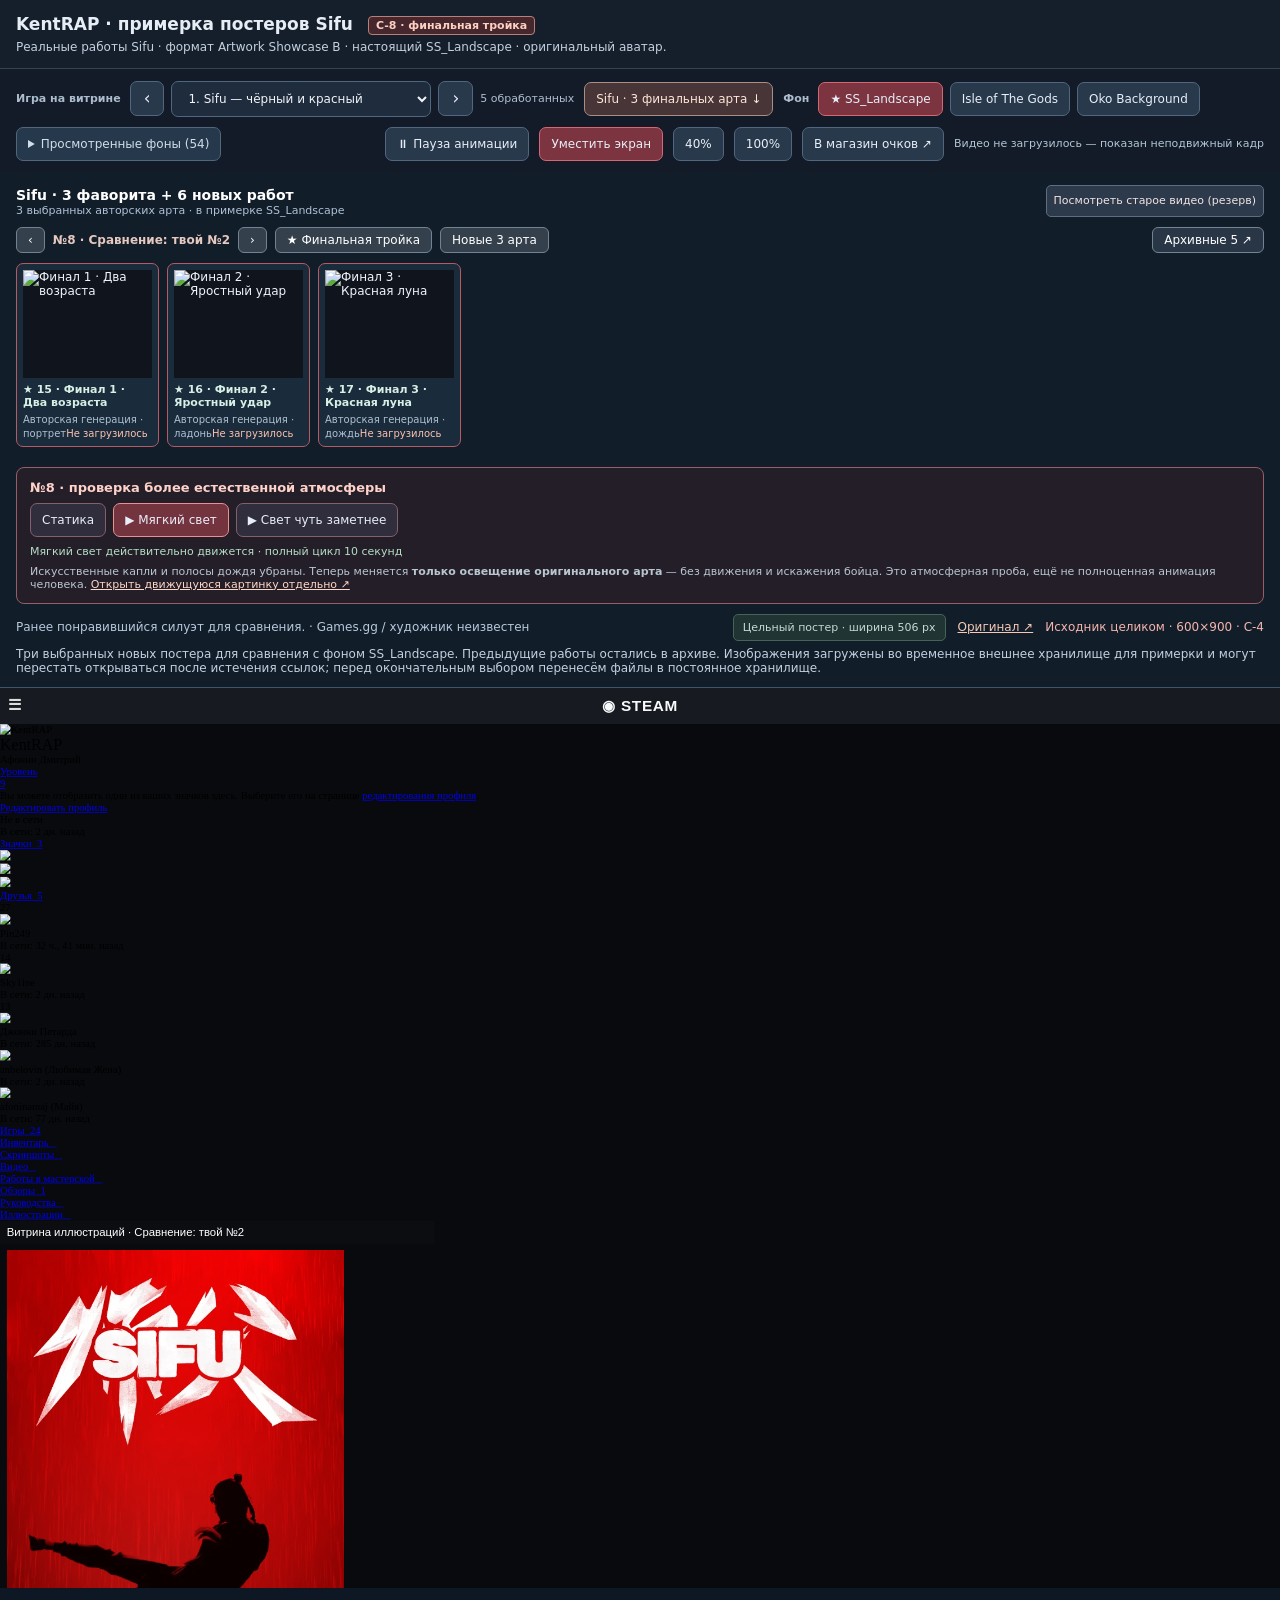
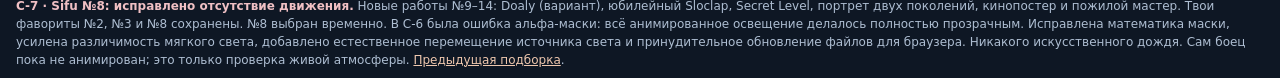
==== commit 09208619: "Show three selected Sifu final concept posters in Steam preview" ====
--- a/steam-profile-preview/index.html
+++ b/steam-profile-preview/index.html
@@ -70,15 +70,15 @@
 #sifu-b-error{color:#f4b5ac}
 @media(max-width:720px){#sifu-b-choices{padding:9px}.sifu-b-choice{flex-basis:125px}.sifu-b-choice img{height:80px}}
 </style></head><body>
-<header><h1>KentRAP · примерка постеров Sifu <span id="sifu-release" style="display:inline-block;margin-left:9px;padding:2px 7px;border:1px solid #ba8078;color:#ffd0c1;background:#45272d;border-radius:4px;font-size:11px;vertical-align:middle">C-7 · 16.10</span></h1><p>Реальные работы Sifu · формат Artwork Showcase B · настоящий SS_Landscape · оригинальный аватар.</p></header>
+<header><h1>KentRAP · примерка постеров Sifu <span id="sifu-release" style="display:inline-block;margin-left:9px;padding:2px 7px;border:1px solid #ba8078;color:#ffd0c1;background:#45272d;border-radius:4px;font-size:11px;vertical-align:middle">C-8 · финальная тройка</span></h1><p>Реальные работы Sifu · формат Artwork Showcase B · настоящий SS_Landscape · оригинальный аватар.</p></header>
 <nav aria-label="Настройки примерки">
 <div id="switchbox"><label for="art-select" class="group-label">Игра на витрине</label><button id="art-prev" title="Предыдущая игра" aria-label="Предыдущая игра">‹</button><select id="art-select" aria-label="Пять адаптированных игровых иллюстраций"><option value="sifu">1. Sifu — чёрный и красный</option><option value="hogwarts">2. Hogwarts Legacy — холодная готика</option><option value="batman">3. Batman: Arkham Knight — нуар</option><option value="ori">4. Ori and the Will of the Wisps — приглушённое сияние</option><option value="mirrors">5. Mirror's Edge Catalyst — белый и красный</option></select><button id="art-next" title="Следующая игра" aria-label="Следующая игра">›</button><span class="sample-count">5 обработанных</span></div>
-<a class="shop" href="#sifu-b-choices" style="border-color:#aa8e83;background:#483537;color:#ffe4d8">Sifu · 6 новых постеров ↓</a>
+<a class="shop" href="#sifu-b-choices" style="border-color:#aa8e83;background:#483537;color:#ffe4d8">Sifu · 3 финальных арта ↓</a>
 <div id="backgroundbox"><span class="group-label">Фон</span><button class="candidate active" data-url="https://shared.akamai.steamstatic.com/community_assets/images/items/2351090/760ea4f91a440c95dbeff68dc4c845cdcbb06d31.jpg" data-link="https://store.steampowered.com/points/shop/c/backgrounds/cluster/1/reward/219776" data-video="https://cdn.cloudflare.steamstatic.com/steamcommunity/public/images/items/2351090/75435e9cbc718b2edeec23c1b008f81a2dca013e.webm" title="SS_Landscape — оригинальная анимация">★ SS_Landscape</button><button class="candidate" data-url="https://shared.akamai.steamstatic.com/community_assets/images/items/1845910/03ce78e187d50b99679391b1a0f6e6a9d594e57d.jpg" data-link="https://store.steampowered.com/points/shop/c/backgrounds/reward/335165" data-video="https://cdn.cloudflare.steamstatic.com/steamcommunity/public/images/items/1845910/15426fcaa61d75b8ba92711795bd51bfee7c6b11.webm">Isle of The Gods</button><button class="candidate" data-url="https://shared.akamai.steamstatic.com/community_assets/images/items/2118370/c8d6fb78b5dff3939758f6c590176572afe60f88.jpg" data-link="https://store.steampowered.com/points/shop/c/backgrounds/reward/222790" data-video="https://cdn.cloudflare.steamstatic.com/steamcommunity/public/images/items/2118370/ce3c0ab4139dfb57bb06b09d0f1ff60400801bb4.webm">Oko Background</button></div>
 <details id="legacy"><summary>Просмотренные фоны (54)</summary><div class="archive-tools"><input id="filter-old" type="search" autocomplete="off" placeholder="Найти старый фон…" aria-label="Поиск просмотренного фона"><span id="old-total">54 варианта</span></div><div class="archive-grid" id="archive-grid"><button class="candidate archived" data-url="https://shared.akamai.steamstatic.com/community_assets/images/items/2531310/adb8bdb64f758539e927fba9566c5433de5da877.jpg" data-link="https://store.steampowered.com/points/shop/c/backgrounds/reward/374213" title="Просмотрен · Остров (The Island)">Остров (The Island)</button><button class="candidate archived" data-url="https://steamcommunity.com/economy/profilebackground/items/1771300/abe93ea9779d1879fe188f667bb08187052db3d4.jpg" data-link="https://store.steampowered.com/points/shop/reward/361255" title="Просмотрен · KCDII Forest">KCDII Forest</button><button class="candidate archived" data-url="https://steamcommunity.com/economy/profilebackground/items/1771300/24ececda7a6645bd23179a0fe08441d35b2547e8.jpg" data-link="https://store.steampowered.com/points/shop/reward/361256" title="Просмотрен · KCDII Trosky Forest">KCDII Trosky Forest</button><button class="candidate archived" data-url="https://steamcommunity.com/economy/profilebackground/items/2727210/c137654994bd09e0e64d7d0909473c90bd271a4e.jpg" data-link="https://store.steampowered.com/points/shop/reward/351689" title="Просмотрен · Deathless_Dark Forest">Deathless_Dark Forest</button><button class="candidate archived" data-url="https://cdn.cloudflare.steamstatic.com/steamcommunity/public/images/items/1466640/9fe56a4d9810790547535edfd1bad1c01a0840dd.jpg" data-link="https://store.steampowered.com/points/shop/reward/165465" title="Просмотрен · Campfire">Campfire</button><button class="candidate archived" data-url="https://cdn.cloudflare.steamstatic.com/steamcommunity/public/images/items/2727210/052bd4f5e22ef7220bd3cd0a1addd985292c7628.jpg" data-link="https://store.steampowered.com/points/shop/reward/351693" title="Просмотрен · Deathless_Lake">Deathless_Lake</button><button class="candidate archived" data-url="https://shared.fastly.steamstatic.com/community_assets/images/items/661790/23fcbbe132bef47d7bde2467194c73fb8a95a386.jpg" data-link="https://store.steampowered.com/points/shop/reward/93049" title="Уже просмотрен · Owl in forest">Owl in forest</button><button class="candidate archived" data-url="https://shared.akamai.steamstatic.com/community_assets/images/items/2186680/262e5dd28db6d0655f7823b57867c0124b4b2485.jpg" data-link="https://store.steampowered.com/points/shop/c/backgrounds/reward/256124" title="Уже просмотрен · The Gates">The Gates</button><button class="candidate archived" data-url="https://steamcdn-a.akamaihd.net/steamcommunity/public/images/items/445430/1d314c8ec6ccf7cc054e852e4fd8d855811fefb3.jpg" data-link="https://store.steampowered.com/points/shop/reward/53534" title="Уже просмотрен · A dark alley">A dark alley</button><button class="candidate archived" data-url="https://shared.fastly.steamstatic.com/community_assets/images/items/1270010/2a99179d459f86e621ec482e6023d440abcf9a90.jpg" data-link="https://store.steampowered.com/points/shop/reward/260378" title="Уже просмотрен · A dark foggy forest">A dark foggy forest</button><button class="candidate archived" data-url="https://shared.akamai.steamstatic.com/community_assets/images/items/1845910/9c1017a79d4312f3717ccba6cb38ac02db778717.jpg" data-link="https://store.steampowered.com/points/shop/c/backgrounds/reward/335159" title="Уже просмотрен · Arlathan Forest">Arlathan Forest</button><button class="candidate archived" data-url="https://shared.akamai.steamstatic.com/community_assets/images/items/1012790/b680d7ce5eecfe08962ffbbc9c354a81cf25798a.jpg" data-link="https://store.steampowered.com/points/shop/c/backgrounds/reward/244361" title="Уже просмотрен · Ashen Hush">Ashen Hush</button><button class="candidate archived" data-url="https://community.akamai.steamstatic.com/economy/profilebackground/items/1011590/cf638c50d735ec93f9d554a665aee84bca7880b8.jpg" data-link="https://store.steampowered.com/points/shop/reward/378681" title="Уже просмотрен · Birch Forest">Birch Forest</button><button class="candidate archived" data-url="https://shared.akamai.steamstatic.com/community_assets/images/items/1263950/da538bac62ee5e233cd82bb75b0d3c47ba0cdc03.jpg" data-link="https://store.steampowered.com/points/shop/c/backgrounds/reward/78810" title="Уже просмотрен · Black Hole">Black Hole</button><button class="candidate archived" data-url="https://community.akamai.steamstatic.com/economy/profilebackground/items/594570/e21b1dea601bdfe7968eeb5ce267aa802860c300.jpg" data-link="https://store.steampowered.com/points/shop/reward/73217" title="Уже просмотрен · Blackflood">Blackflood</button><button class="candidate archived" data-url="https://shared.akamai.steamstatic.com/community_assets/images/items/384960/f54bc45c7eedbd9c1d524e514e76db7441c20a81.jpg" data-link="https://store.steampowered.com/points/shop/c/backgrounds/reward/113355" title="Уже просмотрен · Blackout">Blackout</button><button class="candidate archived" data-url="https://shared.akamai.steamstatic.com/community_assets/images/items/2052990/30e3bd2f3dccaa94274fae4f12b4b5f6f8036c19.jpg" data-link="https://store.steampowered.com/points/shop/c/backgrounds/reward/311298" title="Уже просмотрен · Blizzard">Blizzard</button><button class="candidate archived" data-url="https://steamcdn-a.akamaihd.net/steamcommunity/public/images/items/1196590/fd16c961b995c02ea655f0f415cf316f28747ef6.jpg" data-link="https://store.steampowered.com/points/shop/reward/115083" title="Уже просмотрен · Castle Dimitrescu">Castle Dimitrescu</button><button class="candidate archived" data-url="https://shared.fastly.steamstatic.com/community_assets/images/items/1178230/0e7fb996fa7051363e5f993ff7b384dcb61228bf.jpg" data-link="https://store.steampowered.com/points/shop/reward/141096" title="Уже просмотрен · Cemetery">Cemetery</button><button class="candidate archived" data-url="https://shared.fastly.steamstatic.com/community_assets/images/items/661790/b81e253b48c29fc818e21378b70f02e1a9096d70.jpg" data-link="https://store.steampowered.com/points/shop/reward/93051" title="Уже просмотрен · Cold forest">Cold forest</button><button class="candidate archived" data-url="https://shared.akamai.steamstatic.com/community_assets/images/items/870780/0e3de4615f8e798008e5652869976a640c19d9c6.jpg" data-link="https://store.steampowered.com/points/shop/c/backgrounds/reward/100070" title="Уже просмотрен · Control Point">Control Point</button><button class="candidate archived" data-url="https://shared.akamai.steamstatic.com/community_assets/images/items/252490/c80aebb3d40075b473d1214178317238744503f7.jpg" data-link="https://store.steampowered.com/points/shop/c/backgrounds/reward/170406" title="Уже просмотрен · Dome Landscape">Dome Landscape</button><button class="candidate archived" data-url="https://community.akamai.steamstatic.com/economy/profilebackground/items/552500/c1517db255d2c96f3ebf704c383db22355d1c9ed.jpg" data-link="https://store.steampowered.com/points/shop/reward/102085" title="Уже просмотрен · Elven Ruins">Elven Ruins</button><button class="candidate archived" data-url="https://shared.akamai.steamstatic.com/community_assets/images/items/1119980/566925483e4bfee2dbd58c2e339f93c663321a00.jpg" data-link="https://store.steampowered.com/points/shop/reward/170134" title="Уже просмотрен · Elysium Park (The Forest)">Elysium Park (The Forest)</button><button class="candidate archived" data-url="https://shared.akamai.steamstatic.com/community_assets/images/items/1127700/94fb8bcba0a1e1d5cdc58e63eef105c808fb6957.jpg" data-link="https://store.steampowered.com/points/shop/c/backgrounds/reward/286504" title="Уже просмотрен · Epiphyllums">Epiphyllums</button><button class="candidate archived" data-url="https://shared.akamai.steamstatic.com/community_assets/images/items/2420110/dd143d08d3714a3c2eb142c04b6150061c5420f7.jpg" data-link="https://store.steampowered.com/points/shop/c/backgrounds/reward/285114" title="Уже просмотрен · Focus (Animated) · 2 000">Focus (Animated) · 2 000</button><button class="candidate archived" data-url="https://shared.fastly.steamstatic.com/community_assets/images/items/607440/e766b260ff28b5d306a4d5805033798e4e5ac2f3.jpg" data-link="https://store.steampowered.com/points/shop/reward/57428" title="Уже просмотрен · Fog">Fog</button><button class="candidate archived" data-url="https://shared.akamai.steamstatic.com/community_assets/images/items/252490/adac140ef769d485021181bc8e14c70a04c8a4c8.jpg" data-link="https://store.steampowered.com/points/shop/c/backgrounds/reward/170422" title="Уже просмотрен · Forest Night">Forest Night</button><button class="candidate archived" data-url="https://shared.fastly.steamstatic.com/community_assets/images/items/27000/3bb353f820257eca5081085a327e7541d55cf524.jpg" data-link="https://store.steampowered.com/points/shop/reward/1428" title="Уже просмотрен · Forest White">Forest White</button><button class="candidate archived" data-url="https://shared.akamai.steamstatic.com/community_assets/images/items/1012790/754935e53f866f73b3b6d429bd45752134914eb0.jpg" data-link="https://store.steampowered.com/points/shop/c/backgrounds/reward/244358" title="Уже просмотрен · Forgotten River">Forgotten River</button><button class="candidate archived" data-url="https://steamcdn-a.akamaihd.net/steamcommunity/public/images/items/460920/a8203b654c42a802d33c689322046698d02d1e5b.jpg" data-link="https://store.steampowered.com/points/shop/reward/36707" title="Уже просмотрен · Frozen Trees">Frozen Trees</button><button class="candidate archived" data-url="https://shared.akamai.steamstatic.com/community_assets/images/items/1323470/269a0d957aedd185cb26b4ffc25346df83d71971.jpg" data-link="https://store.steampowered.com/points/shop/c/backgrounds/reward/169424" title="Уже просмотрен · Getsu Clan Estate">Getsu Clan Estate</button><button class="candidate archived" data-url="https://shared.akamai.steamstatic.com/community_assets/images/items/1232580/e74e8681893ceef2a9ca9b742bcdd0fb7b881b73.jpg" data-link="https://store.steampowered.com/points/shop/c/backgrounds/reward/313798" title="Уже просмотрен · Ghost mushrooms">Ghost mushrooms</button><button class="candidate archived" data-url="https://shared.fastly.steamstatic.com/community_assets/images/items/872680/6b714e947052471b476d849311f3dbeef3812e6b.jpg" data-link="https://store.steampowered.com/points/shop/reward/71863" title="Уже просмотрен · Haunted Forest">Haunted Forest</button><button class="candidate archived" data-url="https://community.akamai.steamstatic.com/economy/profilebackground/items/435100/d87818f8991c9e6a0fe81b7f3ec5f8999d01db3f.jpg" data-link="https://store.steampowered.com/points/shop/reward/37930" title="Уже просмотрен · Hospice">Hospice</button><button class="candidate archived" data-url="https://shared.fastly.steamstatic.com/community_assets/images/items/632070/81507feffa53880cd583933d0819151991c97f17.jpg" data-link="https://store.steampowered.com/points/shop/reward/75727" title="Уже просмотрен · Ice lake">Ice lake</button><button class="candidate archived" data-url="https://shared.akamai.steamstatic.com/community_assets/images/items/1263950/86583104933b306d609eaa899433f76a4c139119.jpg" data-link="https://store.steampowered.com/points/shop/c/backgrounds/reward/80045" title="Уже просмотрен · Ink · 2 000">Ink · 2 000</button><button class="candidate archived" data-url="https://shared.akamai.steamstatic.com/community_assets/images/items/3225420/4d47b26d86b9a88af30126400ee082e0aa26577a.jpg" data-link="https://store.steampowered.com/points/shop/c/backgrounds/reward/419546" title="Уже просмотрен · Night Drive">Night Drive</button><button class="candidate archived" data-url="https://shared.akamai.steamstatic.com/community_assets/images/items/628750/b3f234f4f91dca388dc38e4f6405bca8ff3efdef.jpg" data-link="https://store.steampowered.com/points/shop/c/backgrounds/reward/103766" title="Уже просмотрен · Noise · 2 000">Noise · 2 000</button><button class="candidate archived" data-url="https://shared.akamai.steamstatic.com/community_assets/images/items/1098340/e7f0f200a7dc0b68f99b374357c88b5f7f10696e.jpg" data-link="https://store.steampowered.com/points/shop/c/backgrounds/reward/105852" title="Уже просмотрен · Rain">Rain</button><button class="candidate archived" data-url="https://shared.akamai.steamstatic.com/community_assets/images/items/628750/d51e25826bb4c9beed39d2e210a75edd0233e6c6.jpg" data-link="https://store.steampowered.com/points/shop/c/backgrounds/reward/103774" title="Уже просмотрен · Range · 2 000">Range · 2 000</button><button class="candidate archived" data-url="https://steamcdn-a.akamaihd.net/steamcommunity/public/images/items/263280/7667deb1569a99c2e33dec3aad416d1805cb2dd2.jpg" data-link="https://store.steampowered.com/points/shop/reward/50325" title="Уже просмотрен · Spintires Background #6">Spintires Background #6</button><button class="candidate archived" data-url="https://shared.akamai.steamstatic.com/community_assets/images/items/870780/5b6f987e3e0744642ba65078b7100fb34be2b461.jpg" data-link="https://store.steampowered.com/points/shop/c/backgrounds/reward/100074" title="Уже просмотрен · Spiral">Spiral</button><button class="candidate archived" data-url="https://shared.akamai.steamstatic.com/community_assets/images/items/2196160/96e887999849069ba0ba83c56ba78c24b862c43b.jpg" data-link="https://store.steampowered.com/points/shop/c/backgrounds/reward/190991" title="Уже просмотрен · Spooky Mascots Noir">Spooky Mascots Noir</button><button class="candidate archived" data-url="https://shared.akamai.steamstatic.com/community_assets/images/items/2351080/d28e5396271721c132f2c3fe6d7a561d37d2b8bf.jpg" data-link="https://store.steampowered.com/points/shop/c/backgrounds/reward/218266" title="Уже просмотрен · Starry Sky">Starry Sky</button><button class="candidate archived" data-url="https://shared.akamai.steamstatic.com/community_assets/images/items/1232580/5622d051810d18d3dbf991bed356836cd6c3c3d6.jpg" data-link="https://store.steampowered.com/points/shop/c/backgrounds/reward/313792" title="Уже просмотрен · Swamp">Swamp</button><button class="candidate archived" data-url="https://steamcdn-a.akamaihd.net/steamcommunity/public/images/items/280160/198b92abfaae14144fdc924eb4ca432a3499bbd8.jpg" data-link="https://store.steampowered.com/points/shop/reward/59270" title="Уже просмотрен · The Shaded Woods">The Shaded Woods</button><button class="candidate archived" data-url="https://shared.akamai.steamstatic.com/community_assets/images/items/2186680/f9c45dd56aa8ecbf18f75f539dc9ecf7fb7c5784.jpg" data-link="https://store.steampowered.com/points/shop/c/backgrounds/reward/256123" title="Уже просмотрен · The Tomb">The Tomb</button><button class="candidate archived" data-url="https://shared.akamai.steamstatic.com/community_assets/images/items/2351080/4dc319b257b1a2e4f388785c82dde2b54ea054c3.jpg" data-link="https://store.steampowered.com/points/shop/c/backgrounds/reward/218267" title="Уже просмотрен · Through the Clouds">Through the Clouds</button><button class="candidate archived" data-url="https://community.akamai.steamstatic.com/economy/profilebackground/items/359940/38501ffcc231fb7a519c6d7a531cada4edcc42ed.jpg" data-link="https://store.steampowered.com/points/shop/reward/19738" title="Уже просмотрен · Twilight Forest">Twilight Forest</button><button class="candidate archived" data-url="https://shared.akamai.steamstatic.com/community_assets/images/items/1003360/8bffa9a4af380979059192f93d2229efddb15e1c.jpg" data-link="https://store.steampowered.com/points/shop/c/backgrounds/reward/242610" title="Уже просмотрен · Winter Bus Stop">Winter Bus Stop</button><button class="candidate archived" data-url="https://shared.fastly.steamstatic.com/community_assets/images/items/911510/defa3062842646926c9411d000c2ba4aac5e9132.jpg" data-link="https://store.steampowered.com/points/shop/reward/115651" title="Уже просмотрен · Winter forest">Winter forest</button><button class="candidate archived" data-url="https://shared.fastly.steamstatic.com/community_assets/images/items/1785120/2a9bee5460ae3b01086f4386824e1e0380720b0d.jpg" data-link="https://store.steampowered.com/points/shop/reward/202805" title="Уже просмотрен · Woodcamp">Woodcamp</button><button class="candidate archived" data-url="https://shared.fastly.steamstatic.com/community_assets/images/items/420740/4c4e68a1673a05ef97704ffa7ae68da3c743eeb0.jpg" data-link="https://store.steampowered.com/points/shop/reward/66996" title="Уже просмотрен · Woods">Woods</button></div><p class="archive-empty" id="archive-empty" hidden>Ничего не найдено</p></details>
 <span id="spacer"></span><button id="showcaseMotion" type="button" aria-pressed="true" title="Остановить или запустить движение Sifu">⏸ Видеовитрина Sifu</button><button id="motion" type="button" aria-pressed="true">⏸ Пауза анимации</button><button id="fit" class="active">Уместить экран</button><button id="forty">40%</button><button id="hundred">100%</button><a id="shop" class="shop" href="https://store.steampowered.com/points/shop/c/backgrounds/cluster/1/reward/219776" target="_blank" rel="noopener noreferrer">В магазин очков ↗</a><span id="status">Загрузка…</span>
 </nav>
-<section id="sifu-b-choices" aria-label="Подбор вертикальных работ Sifu"><div style="display:flex;justify-content:space-between;gap:12px;flex-wrap:wrap"><div><strong>Sifu · 3 фаворита + 6 новых работ</strong><div class="sub">9 работ на фоне SS_Landscape · №2, №3 и №8 сохранены</div></div><button id="sifu-b-old">Посмотреть старое видео (резерв)</button></div><div class="sifu-final-controls"><button id="sifu-final-back" type="button" aria-label="Предыдущий кандидат">‹</button><span id="sifu-final-current" aria-live="polite">Избранное: №2, №3, №8</span><button id="sifu-final-forward" type="button" aria-label="Следующий кандидат">›</button><button id="sifu-final-faves" type="button">★ №2, 3, 8</button><button id="sifu-final-new" type="button">Новые №9–14</button><button id="sifu-final-filter" type="button" aria-pressed="false">Архивные 5 ↗</button></div><div id="sifu-b-row"></div>
+<section id="sifu-b-choices" aria-label="Подбор вертикальных работ Sifu"><div style="display:flex;justify-content:space-between;gap:12px;flex-wrap:wrap"><div><strong>Sifu · 3 фаворита + 6 новых работ</strong><div class="sub">3 выбранных авторских арта · в примерке SS_Landscape</div></div><button id="sifu-b-old">Посмотреть старое видео (резерв)</button></div><div class="sifu-final-controls"><button id="sifu-final-back" type="button" aria-label="Предыдущий кандидат">‹</button><span id="sifu-final-current" aria-live="polite">Финальная тройка · 3 варианта</span><button id="sifu-final-forward" type="button" aria-label="Следующий кандидат">›</button><button id="sifu-final-faves" type="button">★ Финальная тройка</button><button id="sifu-final-new" type="button">Новые 3 арта</button><button id="sifu-final-filter" type="button" aria-pressed="false">Все предыдущие ↗</button></div><div id="sifu-b-row"></div>
 <div id="sifu8-motion-panel" hidden aria-label="Анимационная проба Sifu номер 8">
  <strong>№8 · проверка более естественной атмосферы</strong>
  <div id="sifu8-motion-modes">
@@ -88,7 +88,7 @@
  </div>
  <span id="sifu8-motion-status" aria-live="polite">Загрузка анимации…</span>
  <p>Искусственные капли и полосы дождя убраны. Теперь меняется <b>только освещение оригинального арта</b> — без движения и искажения бойца. Это атмосферная проба, ещё не полноценная анимация человека. <a href="./assets/sifu-08-ambient.svg?v=C7-fixed-mask" target="_blank" rel="noopener" style="color:#ffd7c7">Открыть движущуюся картинку отдельно ↗</a></p>
-</div><div class="sifu-b-info"><span id="sifu-b-note"></span><span id="sifu-b-display-note" aria-label="Режим просмотра">Цельный постер · ширина 506 px</span><a id="sifu-b-source" rel="noopener noreferrer" target="_blank">Оригинал ↗</a><span id="sifu-b-error" aria-live="polite"></span></div><p style="margin-top:6px">После расширенного поиска добавлено шесть реальных работ №9–14. Отмеченные ★ фавориты №2 (молодой/старый), №3 (красный Doaly) и №8 (силуэт) не потерялись. Стрелки перелистывают все девять кандидатов, остальные пять прежних работ спрятаны в архив. Это визуальная примерка, не готовая двухпанельная витрина Steam. Разрешения на переработку чужого арта пока нет.</p></section>
+</div><div class="sifu-b-info"><span id="sifu-b-note"></span><span id="sifu-b-display-note" aria-label="Режим просмотра">Цельный постер · ширина 506 px</span><a id="sifu-b-source" rel="noopener noreferrer" target="_blank">Оригинал ↗</a><span id="sifu-b-error" aria-live="polite"></span></div><p style="margin-top:6px">Три выбранных новых постера для сравнения с фоном SS_Landscape. Предыдущие работы остались в архиве. Изображения загружены во временное внешнее хранилище для примерки и могут перестать открываться после истечения ссылок; перед окончательным выбором перенесём файлы в постоянное хранилище.</p></section>
 <div id="view"><div id="sizer"><div id="stage"><iframe id="steam" title="Снимок профиля KentRAP" allow="autoplay"></iframe></div></div></div>
 <aside><b>C-7 · Sifu №8: исправлено отсутствие движения.</b> Новые работы №9–14: Doaly (вариант), юбилейный Sloclap, Secret Level, портрет двух поколений, кинопостер и пожилой мастер. Твои фавориты №2, №3 и №8 сохранены. №8 выбран временно. В C-6 была ошибка альфа-маски: всё анимированное освещение делалось полностью прозрачным. Исправлена математика маски, усилена различимость мягкого света, добавлено естественное перемещение источника света и принудительное обновление файлов для браузера. Никакого искусственного дождя. Сам боец пока не анимирован; это только проверка живой атмосферы. <a href="./sifu-artworks.html" style="color:#eec7ae">Предыдущая подборка</a>.</aside>
 <script>
@@ -100,8 +100,8 @@
 function mark(id){['fit','forty','hundred'].forEach(x=>document.getElementById(x).classList.toggle('active',x===id));mode=id;}
 const artworkChoices={"sifu":{"src":"https://kentrap2011-hub.github.io/stopgame-ratings-data/steam-profile-preview/assets/sifu-elder-master-poster.jpg","caption":"Sifu · пожилой мастер · исходное движение","alt":"Sifu — единая сцена с пожилым мастером","referenceUrl":"https://store.steampowered.com/app/2138710/Sifu/"},"hogwarts":{"src":"https://contentful.harrypotter.com/usf1vwtuqyxm/3p3LaszHAj5pyj4wB3xeug/aa8e1ab0f77e1dfe7984e5490b2c3485/le2.png","caption":"Hogwarts Legacy · Туман / фэнтези","alt":"Hogwarts Legacy — иллюстрация игры","referenceUrl":"https://www.harrypotter.com/news/introducing-hogwarts-legacy-open-world-role-playing-game-set-in-wizarding-world"},"batman":{"src":"https://cdn2.unrealengine.com/Diesel%2Fproductv2%2Fbatman-arkham-knight%2FEGS_WB_Batman_Arkham_Knight_G1_1920x1080_19_0911-1920x1080-1d69e15f00cb5ab57249f208f1f8f45d52cbbc59.jpg","caption":"Batman: Arkham Knight · Графичный нуар","alt":"Batman: Arkham Knight — иллюстрация игры","referenceUrl":"https://store.epicgames.com/en-US/p/batman-arkham-knight"},"ori":{"src":"https://xboxwire.thesourcemediaassets.com/sites/2/2020/11/OATWOTW-screenshot_43.jpg","caption":"Ori and the Will of the Wisps · Синий / сказка","alt":"Ori and the Will of the Wisps — иллюстрация игры","referenceUrl":"https://news.xbox.com/en-us/2020/11/10/ori-and-the-will-of-the-wisps-embraces-the-power-of-xbox-series-xs/"},"mirrors":{"src":"https://images.pushsquare.com/172b856311eb7/large.jpg","caption":"Mirror's Edge Catalyst · Белый / красный","alt":"Mirror's Edge Catalyst — иллюстрация игры","referenceUrl":"https://www.pushsquare.com/news/2015/09/first_impressions_reflecting_on_mirrorrs_edge_catalyst_ps4"}};
 
-const bChoices=[{"id":"minimal","title":"Белый силуэт · красный круг","author":"Ahmad Zaki Ramadhan","src":"https://static.displate.com/857x1200/displate/2024-04-13/70b5053d66cc83993a71851655e49998_88b31c7c001311bef92f61d615aeac21.jpg","source":"https://displate.com/displate/7286546","note":"Чёрно-красный минимализм, близок к твоему примеру."},{"id":"youngold","title":"Молодой и старый","author":"watu kumpul","src":"https://cdn.displate.com/artwork/857x1200/2026-02-14/7a84bf86-a097-4669-be63-39b871852314.jpg","source":"https://displate.com/displate/9656298","note":"Два возраста в одном графическом портрете."},{"id":"doaly","title":"Красный кинопостер · мастер","author":"Doaly","src":"https://spoke-art.com/cdn/shop/files/Doaly---Sifu_reg-_IG.jpg?crop=center&height=1350&v=1771690591&width=1080","source":"https://spoke-art.com/products/doaly-sifu-print","note":"Профессиональная постерная композиция, насыщенный красный."},{"id":"noir","title":"Нуар · дождливый город","author":"stu art","src":"https://static.displate.com/857x1200/displate/2022-07-28/325b36639e87dacf032e85b581a39c45_8eefa49bd33aa90dd9ddc257d8b95c50.jpg","source":"https://displate.com/displate/5702816","note":"Герой с посохом, тёмное окружение и красные детали."},{"id":"collage","title":"Коллаж героев","author":"Lancar Maju Jaya","src":"https://cdn.displate.com/artwork/857x1200/2026-01-15/8c7926d4-732e-4130-ab8a-f1e442b9acfd.jpg","source":"https://displate.com/displate/9455557","note":"Плотная тёмная композиция с противниками."},{"id":"orange","title":"Графический силуэт","author":"sajna arbey","src":"https://cdn.displate.com/artwork/857x1200/2025-03-04/386a1e65-74d6-4c9b-911c-ca2b2dc9eb25.jpg","source":"https://displate.com/displate/8024213","note":"Минималистичный стиль, но более тёплая палитра."},{"id":"old1","title":"Сравнение: твой №1","author":"Sloclap / Epic Games","src":"./assets/sifu-source-gallery/a1_keyart.webp","source":"https://store.epicgames.com/en-US/p/sifu","note":"Ранее понравившийся постер для сравнения."},{"id":"old2","title":"Сравнение: твой №2","author":"Games.gg / художник неизвестен","src":"./assets/sifu-source-gallery/a2_red_poster.webp","source":"https://games.gg/sifu/","note":"Ранее понравившийся силуэт для сравнения."},{"id":"doaly-variant","title":"Doaly · охристый вариант","author":"Doaly / Spoke Art, 2025","src":"https://spoke-art.com/cdn/shop/files/Doaly---Sifu_var-_IG.jpg?v=1771690591&width=1080","source":"https://spoke-art.com/products/doaly-sifu-print","note":"Коллекционное издание постера №3 в светлых тонах. Сравнение композиции и цветовой температуры."},{"id":"anniversary","title":"2-я годовщина · официальный постер","author":"Sloclap, 2024","src":"https://www.cosmocover.com/wp-content/uploads/2024/02/Sifu_2ndAnniversary_OfficialPoster.png","source":"https://www.cosmocover.com/newsroom/sifu-delivers-a-knockout-performance-with-three-million-sales-two-free-new-outfits-now-available/","note":"Официальная юбилейная композиция: персонажи, боссы, живописная фактура и красный логотип."},{"id":"secret-level","title":"Secret Level · посвящение Sifu","author":"Amazon / Blur / DIGIC, 2024","src":"https://image.tmdb.org/t/p/original/2GQq3AVe9IiRUbvJ0CRArM5YEYS.jpg","source":"https://www.themoviedb.org/tv/261579-secret-level/images/posters","note":"Постер шоу с маркировкой Sifu: чёрный, огненно-оранжевый, глубина и кинематографичная сцена."},{"id":"generations-2","title":"Два поколения · два силуэта","author":"adamz art / Displate","src":"https://cdn.displate.com/artwork/857x1200/2025-12-22/6fa54a23-72af-43db-a8a2-f91bfd9e3bc6.jpg","source":"https://displate.com/displate/9311098","note":"Другая работа о возрасте: два героя, резкое деление красного и золотого."},{"id":"cinema-fight","title":"Красный кинопостер · схватка","author":"TheStevenJohnShop / Etsy","src":"https://i.etsystatic.com/37426145/r/il/2f4f39/5558501356/il_fullxfull.5558501356_cowo.jpg","source":"https://www.etsy.com/listing/1624291451/sifu-movie-style-poster-17x24-12x17","note":"Бой в красном интерьере, выразительные силуэты и киношные титры. Работа не лицензирована."},{"id":"old-master","title":"Пожилой мастер · тёмное додзё","author":"Sloclap / обложка","src":"https://www.vgchartz.com/games/boxart/full_8637954AmericaFrontccc.jpg","source":"https://www.vgchartz.com/article/455690/sifu-fall-2022-out-now-adds-replay-editor-cheats-modifiers-and-outfits/","note":"Сдержанный классический постер с пожилым бойцом; возможная база для осторожной анимации."}];
-let bIndex=0,bOld=false;
+const bChoices=[{"id":"minimal","title":"Белый силуэт · красный круг","author":"Ahmad Zaki Ramadhan","src":"https://static.displate.com/857x1200/displate/2024-04-13/70b5053d66cc83993a71851655e49998_88b31c7c001311bef92f61d615aeac21.jpg","source":"https://displate.com/displate/7286546","note":"Чёрно-красный минимализм, близок к твоему примеру."},{"id":"youngold","title":"Молодой и старый","author":"watu kumpul","src":"https://cdn.displate.com/artwork/857x1200/2026-02-14/7a84bf86-a097-4669-be63-39b871852314.jpg","source":"https://displate.com/displate/9656298","note":"Два возраста в одном графическом портрете."},{"id":"doaly","title":"Красный кинопостер · мастер","author":"Doaly","src":"https://spoke-art.com/cdn/shop/files/Doaly---Sifu_reg-_IG.jpg?crop=center&height=1350&v=1771690591&width=1080","source":"https://spoke-art.com/products/doaly-sifu-print","note":"Профессиональная постерная композиция, насыщенный красный."},{"id":"noir","title":"Нуар · дождливый город","author":"stu art","src":"https://static.displate.com/857x1200/displate/2022-07-28/325b36639e87dacf032e85b581a39c45_8eefa49bd33aa90dd9ddc257d8b95c50.jpg","source":"https://displate.com/displate/5702816","note":"Герой с посохом, тёмное окружение и красные детали."},{"id":"collage","title":"Коллаж героев","author":"Lancar Maju Jaya","src":"https://cdn.displate.com/artwork/857x1200/2026-01-15/8c7926d4-732e-4130-ab8a-f1e442b9acfd.jpg","source":"https://displate.com/displate/9455557","note":"Плотная тёмная композиция с противниками."},{"id":"orange","title":"Графический силуэт","author":"sajna arbey","src":"https://cdn.displate.com/artwork/857x1200/2025-03-04/386a1e65-74d6-4c9b-911c-ca2b2dc9eb25.jpg","source":"https://displate.com/displate/8024213","note":"Минималистичный стиль, но более тёплая палитра."},{"id":"old1","title":"Сравнение: твой №1","author":"Sloclap / Epic Games","src":"./assets/sifu-source-gallery/a1_keyart.webp","source":"https://store.epicgames.com/en-US/p/sifu","note":"Ранее понравившийся постер для сравнения."},{"id":"old2","title":"Сравнение: твой №2","author":"Games.gg / художник неизвестен","src":"./assets/sifu-source-gallery/a2_red_poster.webp","source":"https://games.gg/sifu/","note":"Ранее понравившийся силуэт для сравнения."},{"id":"doaly-variant","title":"Doaly · охристый вариант","author":"Doaly / Spoke Art, 2025","src":"https://spoke-art.com/cdn/shop/files/Doaly---Sifu_var-_IG.jpg?v=1771690591&width=1080","source":"https://spoke-art.com/products/doaly-sifu-print","note":"Коллекционное издание постера №3 в светлых тонах. Сравнение композиции и цветовой температуры."},{"id":"anniversary","title":"2-я годовщина · официальный постер","author":"Sloclap, 2024","src":"https://www.cosmocover.com/wp-content/uploads/2024/02/Sifu_2ndAnniversary_OfficialPoster.png","source":"https://www.cosmocover.com/newsroom/sifu-delivers-a-knockout-performance-with-three-million-sales-two-free-new-outfits-now-available/","note":"Официальная юбилейная композиция: персонажи, боссы, живописная фактура и красный логотип."},{"id":"secret-level","title":"Secret Level · посвящение Sifu","author":"Amazon / Blur / DIGIC, 2024","src":"https://image.tmdb.org/t/p/original/2GQq3AVe9IiRUbvJ0CRArM5YEYS.jpg","source":"https://www.themoviedb.org/tv/261579-secret-level/images/posters","note":"Постер шоу с маркировкой Sifu: чёрный, огненно-оранжевый, глубина и кинематографичная сцена."},{"id":"generations-2","title":"Два поколения · два силуэта","author":"adamz art / Displate","src":"https://cdn.displate.com/artwork/857x1200/2025-12-22/6fa54a23-72af-43db-a8a2-f91bfd9e3bc6.jpg","source":"https://displate.com/displate/9311098","note":"Другая работа о возрасте: два героя, резкое деление красного и золотого."},{"id":"cinema-fight","title":"Красный кинопостер · схватка","author":"TheStevenJohnShop / Etsy","src":"https://i.etsystatic.com/37426145/r/il/2f4f39/5558501356/il_fullxfull.5558501356_cowo.jpg","source":"https://www.etsy.com/listing/1624291451/sifu-movie-style-poster-17x24-12x17","note":"Бой в красном интерьере, выразительные силуэты и киношные титры. Работа не лицензирована."},{"id":"old-master","title":"Пожилой мастер · тёмное додзё","author":"Sloclap / обложка","src":"https://www.vgchartz.com/games/boxart/full_8637954AmericaFrontccc.jpg","source":"https://www.vgchartz.com/article/455690/sifu-fall-2022-out-now-adds-replay-editor-cheats-modifiers-and-outfits/","note":"Сдержанный классический постер с пожилым бойцом; возможная база для осторожной анимации."},{"id":"kent-new-portrait","title":"Финал 1 · Два возраста","author":"Авторская генерация · портрет","src":"https://d2jqrm6oza8nb6.cloudfront.net/datasets/b0aa195d-fa76-421a-9d7b-e0b484ad3886.png?_jwt=eyJhbGciOiJIUzI1NiIsInR5cCI6IkpXVCJ9.eyJrZXlIYXNoIjoiYjE1NzY3OTcyOTUzZGMxYiIsImJ1Y2tldCI6InJ1bndheS1kYXRhc2V0cyIsInN0YWdlIjoicHJvZCIsImV4cCI6MTc5MjMwNjU4M30.YN2tYwrDAVfVmMyPVwO-tEkgZOWU49fNf3rJJoKdVjw","source":"https://d2jqrm6oza8nb6.cloudfront.net/datasets/b0aa195d-fa76-421a-9d7b-e0b484ad3886.png?_jwt=eyJhbGciOiJIUzI1NiIsInR5cCI6IkpXVCJ9.eyJrZXlIYXNoIjoiYjE1NzY3OTcyOTUzZGMxYiIsImJ1Y2tldCI6InJ1bndheS1kYXRhc2V0cyIsInN0YWdlIjoicHJvZCIsImV4cCI6MTc5MjMwNjU4M30.YN2tYwrDAVfVmMyPVwO-tEkgZOWU49fNf3rJJoKdVjw","note":"Два возраста одного героя · графический портрет."},{"id":"kent-new-fist","title":"Финал 2 · Яростный удар","author":"Авторская генерация · ладонь","src":"https://d2jqrm6oza8nb6.cloudfront.net/datasets/b67e8063-eb7a-40f4-97db-971d3c763777.png?_jwt=eyJhbGciOiJIUzI1NiIsInR5cCI6IkpXVCJ9.eyJrZXlIYXNoIjoiN2Q0OWI3ZDU1NTNkYjE4NCIsImJ1Y2tldCI6InJ1bndheS1kYXRhc2V0cyIsInN0YWdlIjoicHJvZCIsImV4cCI6MTc5MjMyNTU4OX0.wFp6zC1q6udEojoarJq-w5CVSl03WZidV2RskQgd6ek","source":"https://d2jqrm6oza8nb6.cloudfront.net/datasets/b67e8063-eb7a-40f4-97db-971d3c763777.png?_jwt=eyJhbGciOiJIUzI1NiIsInR5cCI6IkpXVCJ9.eyJrZXlIYXNoIjoiN2Q0OWI3ZDU1NTNkYjE4NCIsImJ1Y2tldCI6InJ1bndheS1kYXRhc2V0cyIsInN0YWdlIjoicHJvZCIsImV4cCI6MTc5MjMyNTU4OX0.wFp6zC1q6udEojoarJq-w5CVSl03WZidV2RskQgd6ek","note":"Направленная к зрителю ладонь и сжатый кулак."},{"id":"kent-new-kick","title":"Финал 3 · Красная луна","author":"Авторская генерация · дождь","src":"https://d2jqrm6oza8nb6.cloudfront.net/datasets/815251cd-cf53-4e68-b299-cfa9243b81fa.png?_jwt=eyJhbGciOiJIUzI1NiIsInR5cCI6IkpXVCJ9.eyJrZXlIYXNoIjoiZDA3ZWYzOGZlMzRhZDUwZSIsImJ1Y2tldCI6InJ1bndheS1kYXRhc2V0cyIsInN0YWdlIjoicHJvZCIsImV4cCI6MTc5MjI3MjAxNX0.oU1ttMWMeaUKWBHr4sPcBLGM2_lgCPDXrq52SxIw5Pw","source":"https://d2jqrm6oza8nb6.cloudfront.net/datasets/815251cd-cf53-4e68-b299-cfa9243b81fa.png?_jwt=eyJhbGciOiJIUzI1NiIsInR5cCI6IkpXVCJ9.eyJrZXlIYXNoIjoiZDA3ZWYzOGZlMzRhZDUwZSIsImJ1Y2tldCI6InJ1bndheS1kYXRhc2V0cyIsInN0YWdlIjoicHJvZCIsImV4cCI6MTc5MjI3MjAxNX0.oU1ttMWMeaUKWBHr4sPcBLGM2_lgCPDXrq52SxIw5Pw","note":"Поднятая нога, дождь и красная луна."}];
+let bIndex=16,bOld=false;
 const bRow=document.getElementById('sifu-b-row'),bMsg=document.getElementById('sifu-b-error');
 const s8Panel=document.getElementById('sifu8-motion-panel');
 const s8Status=document.getElementById('sifu8-motion-status');
@@ -141,7 +141,7 @@
 document.getElementById('sifu8-motion-static').onclick=()=>s8SetMode('static');
 document.getElementById('sifu8-motion-ambient').onclick=()=>s8SetMode('ambient');
 document.getElementById('sifu8-motion-light').onclick=()=>s8SetMode('light');
-const favouriteIndices=[1,2,7],newIndices=[8,9,10,11,12,13],reviewIndices=[1,2,7,8,9,10,11,12,13];
+const favouriteIndices=[14,15,16],newIndices=[14,15,16],reviewIndices=[14,15,16];
 let showArchive=false;
 const finalFilter=document.getElementById('sifu-final-filter');
 function refreshFavourites(){
@@ -152,7 +152,7 @@
   btn.dataset.new=String(newIndices.includes(index));
   btn.setAttribute('aria-pressed',String(bIndex===index));
  });
- finalFilter.textContent=showArchive?'Скрыть архивные 5':'Архивные 5 ↗';
+ finalFilter.textContent=showArchive?'Скрыть предыдущие':'Архивные 5 ↗';
  finalFilter.setAttribute('aria-pressed',String(showArchive));
  document.getElementById('sifu-final-current').textContent='№'+(bIndex+1)+' · '+bChoices[bIndex].title;
 }
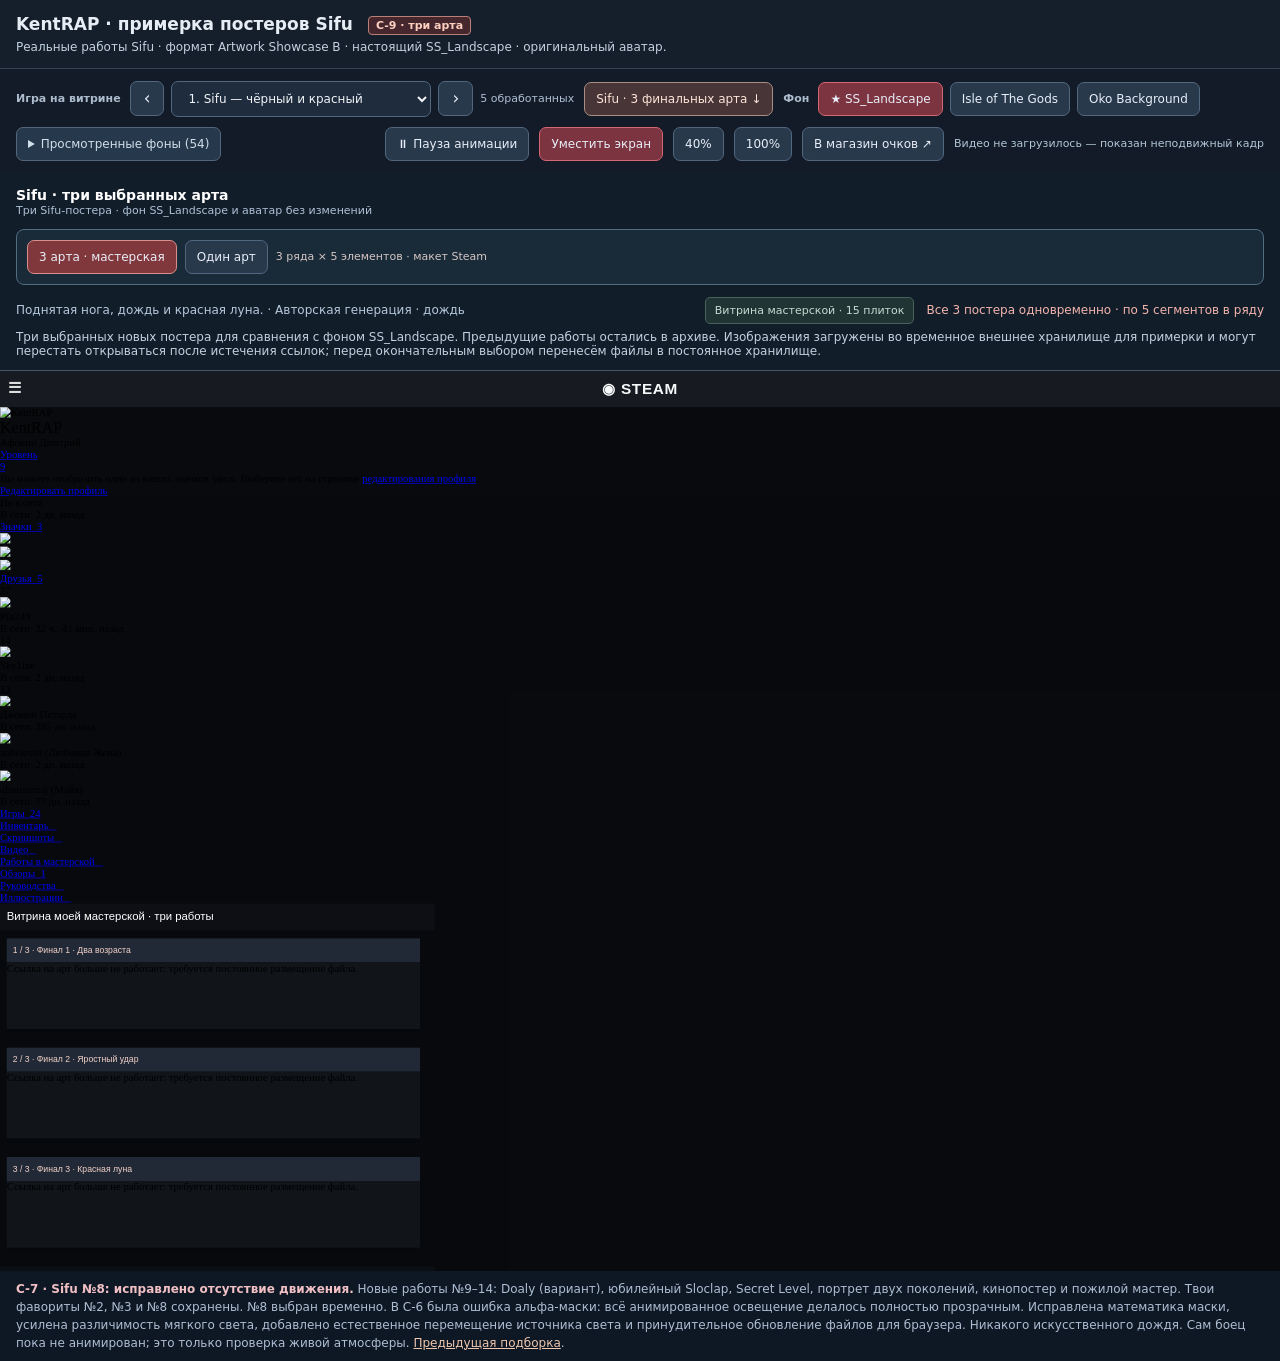
==== commit cb80fe93: "Add Steam Workshop three-row preview for the three selected Sifu posters" ====
--- a/steam-profile-preview/index.html
+++ b/steam-profile-preview/index.html
@@ -69,8 +69,15 @@
 #sifu-b-old{border:1px solid #5c6e7f;background:#2c3a4b;color:#f2e5e3;border-radius:5px;padding:7px;font-size:11px;cursor:pointer}
 #sifu-b-error{color:#f4b5ac}
 @media(max-width:720px){#sifu-b-choices{padding:9px}.sifu-b-choice{flex-basis:125px}.sifu-b-choice img{height:80px}}
+
+#sifu-layout-controls{display:flex;flex-wrap:wrap;gap:8px;align-items:center;margin:12px 0;padding:10px;background:#192a39;border:1px solid #526d80;border-radius:8px}
+#sifu-layout-controls button.active{background:#81383d;border-color:#d88e8a}
+#sifu-layout-hint{color:#d5c6c4;font-size:11px}
+#sifu-b-choices.workshop-mode #sifu-b-row,#sifu-b-choices.workshop-mode .sifu-final-controls,#sifu-b-choices.workshop-mode #sifu-b-old,#sifu-b-choices.workshop-mode #sifu8-motion-panel{display:none!important}
+#sifu-b-choices.workshop-mode #sifu-b-source{display:none}
+@media(max-width:720px){#sifu-layout-controls button{flex:1}}
 </style></head><body>
-<header><h1>KentRAP · примерка постеров Sifu <span id="sifu-release" style="display:inline-block;margin-left:9px;padding:2px 7px;border:1px solid #ba8078;color:#ffd0c1;background:#45272d;border-radius:4px;font-size:11px;vertical-align:middle">C-8 · финальная тройка</span></h1><p>Реальные работы Sifu · формат Artwork Showcase B · настоящий SS_Landscape · оригинальный аватар.</p></header>
+<header><h1>KentRAP · примерка постеров Sifu <span id="sifu-release" style="display:inline-block;margin-left:9px;padding:2px 7px;border:1px solid #ba8078;color:#ffd0c1;background:#45272d;border-radius:4px;font-size:11px;vertical-align:middle">C-9 · три арта</span></h1><p>Реальные работы Sifu · формат Artwork Showcase B · настоящий SS_Landscape · оригинальный аватар.</p></header>
 <nav aria-label="Настройки примерки">
 <div id="switchbox"><label for="art-select" class="group-label">Игра на витрине</label><button id="art-prev" title="Предыдущая игра" aria-label="Предыдущая игра">‹</button><select id="art-select" aria-label="Пять адаптированных игровых иллюстраций"><option value="sifu">1. Sifu — чёрный и красный</option><option value="hogwarts">2. Hogwarts Legacy — холодная готика</option><option value="batman">3. Batman: Arkham Knight — нуар</option><option value="ori">4. Ori and the Will of the Wisps — приглушённое сияние</option><option value="mirrors">5. Mirror's Edge Catalyst — белый и красный</option></select><button id="art-next" title="Следующая игра" aria-label="Следующая игра">›</button><span class="sample-count">5 обработанных</span></div>
 <a class="shop" href="#sifu-b-choices" style="border-color:#aa8e83;background:#483537;color:#ffe4d8">Sifu · 3 финальных арта ↓</a>
@@ -78,7 +85,7 @@
 <details id="legacy"><summary>Просмотренные фоны (54)</summary><div class="archive-tools"><input id="filter-old" type="search" autocomplete="off" placeholder="Найти старый фон…" aria-label="Поиск просмотренного фона"><span id="old-total">54 варианта</span></div><div class="archive-grid" id="archive-grid"><button class="candidate archived" data-url="https://shared.akamai.steamstatic.com/community_assets/images/items/2531310/adb8bdb64f758539e927fba9566c5433de5da877.jpg" data-link="https://store.steampowered.com/points/shop/c/backgrounds/reward/374213" title="Просмотрен · Остров (The Island)">Остров (The Island)</button><button class="candidate archived" data-url="https://steamcommunity.com/economy/profilebackground/items/1771300/abe93ea9779d1879fe188f667bb08187052db3d4.jpg" data-link="https://store.steampowered.com/points/shop/reward/361255" title="Просмотрен · KCDII Forest">KCDII Forest</button><button class="candidate archived" data-url="https://steamcommunity.com/economy/profilebackground/items/1771300/24ececda7a6645bd23179a0fe08441d35b2547e8.jpg" data-link="https://store.steampowered.com/points/shop/reward/361256" title="Просмотрен · KCDII Trosky Forest">KCDII Trosky Forest</button><button class="candidate archived" data-url="https://steamcommunity.com/economy/profilebackground/items/2727210/c137654994bd09e0e64d7d0909473c90bd271a4e.jpg" data-link="https://store.steampowered.com/points/shop/reward/351689" title="Просмотрен · Deathless_Dark Forest">Deathless_Dark Forest</button><button class="candidate archived" data-url="https://cdn.cloudflare.steamstatic.com/steamcommunity/public/images/items/1466640/9fe56a4d9810790547535edfd1bad1c01a0840dd.jpg" data-link="https://store.steampowered.com/points/shop/reward/165465" title="Просмотрен · Campfire">Campfire</button><button class="candidate archived" data-url="https://cdn.cloudflare.steamstatic.com/steamcommunity/public/images/items/2727210/052bd4f5e22ef7220bd3cd0a1addd985292c7628.jpg" data-link="https://store.steampowered.com/points/shop/reward/351693" title="Просмотрен · Deathless_Lake">Deathless_Lake</button><button class="candidate archived" data-url="https://shared.fastly.steamstatic.com/community_assets/images/items/661790/23fcbbe132bef47d7bde2467194c73fb8a95a386.jpg" data-link="https://store.steampowered.com/points/shop/reward/93049" title="Уже просмотрен · Owl in forest">Owl in forest</button><button class="candidate archived" data-url="https://shared.akamai.steamstatic.com/community_assets/images/items/2186680/262e5dd28db6d0655f7823b57867c0124b4b2485.jpg" data-link="https://store.steampowered.com/points/shop/c/backgrounds/reward/256124" title="Уже просмотрен · The Gates">The Gates</button><button class="candidate archived" data-url="https://steamcdn-a.akamaihd.net/steamcommunity/public/images/items/445430/1d314c8ec6ccf7cc054e852e4fd8d855811fefb3.jpg" data-link="https://store.steampowered.com/points/shop/reward/53534" title="Уже просмотрен · A dark alley">A dark alley</button><button class="candidate archived" data-url="https://shared.fastly.steamstatic.com/community_assets/images/items/1270010/2a99179d459f86e621ec482e6023d440abcf9a90.jpg" data-link="https://store.steampowered.com/points/shop/reward/260378" title="Уже просмотрен · A dark foggy forest">A dark foggy forest</button><button class="candidate archived" data-url="https://shared.akamai.steamstatic.com/community_assets/images/items/1845910/9c1017a79d4312f3717ccba6cb38ac02db778717.jpg" data-link="https://store.steampowered.com/points/shop/c/backgrounds/reward/335159" title="Уже просмотрен · Arlathan Forest">Arlathan Forest</button><button class="candidate archived" data-url="https://shared.akamai.steamstatic.com/community_assets/images/items/1012790/b680d7ce5eecfe08962ffbbc9c354a81cf25798a.jpg" data-link="https://store.steampowered.com/points/shop/c/backgrounds/reward/244361" title="Уже просмотрен · Ashen Hush">Ashen Hush</button><button class="candidate archived" data-url="https://community.akamai.steamstatic.com/economy/profilebackground/items/1011590/cf638c50d735ec93f9d554a665aee84bca7880b8.jpg" data-link="https://store.steampowered.com/points/shop/reward/378681" title="Уже просмотрен · Birch Forest">Birch Forest</button><button class="candidate archived" data-url="https://shared.akamai.steamstatic.com/community_assets/images/items/1263950/da538bac62ee5e233cd82bb75b0d3c47ba0cdc03.jpg" data-link="https://store.steampowered.com/points/shop/c/backgrounds/reward/78810" title="Уже просмотрен · Black Hole">Black Hole</button><button class="candidate archived" data-url="https://community.akamai.steamstatic.com/economy/profilebackground/items/594570/e21b1dea601bdfe7968eeb5ce267aa802860c300.jpg" data-link="https://store.steampowered.com/points/shop/reward/73217" title="Уже просмотрен · Blackflood">Blackflood</button><button class="candidate archived" data-url="https://shared.akamai.steamstatic.com/community_assets/images/items/384960/f54bc45c7eedbd9c1d524e514e76db7441c20a81.jpg" data-link="https://store.steampowered.com/points/shop/c/backgrounds/reward/113355" title="Уже просмотрен · Blackout">Blackout</button><button class="candidate archived" data-url="https://shared.akamai.steamstatic.com/community_assets/images/items/2052990/30e3bd2f3dccaa94274fae4f12b4b5f6f8036c19.jpg" data-link="https://store.steampowered.com/points/shop/c/backgrounds/reward/311298" title="Уже просмотрен · Blizzard">Blizzard</button><button class="candidate archived" data-url="https://steamcdn-a.akamaihd.net/steamcommunity/public/images/items/1196590/fd16c961b995c02ea655f0f415cf316f28747ef6.jpg" data-link="https://store.steampowered.com/points/shop/reward/115083" title="Уже просмотрен · Castle Dimitrescu">Castle Dimitrescu</button><button class="candidate archived" data-url="https://shared.fastly.steamstatic.com/community_assets/images/items/1178230/0e7fb996fa7051363e5f993ff7b384dcb61228bf.jpg" data-link="https://store.steampowered.com/points/shop/reward/141096" title="Уже просмотрен · Cemetery">Cemetery</button><button class="candidate archived" data-url="https://shared.fastly.steamstatic.com/community_assets/images/items/661790/b81e253b48c29fc818e21378b70f02e1a9096d70.jpg" data-link="https://store.steampowered.com/points/shop/reward/93051" title="Уже просмотрен · Cold forest">Cold forest</button><button class="candidate archived" data-url="https://shared.akamai.steamstatic.com/community_assets/images/items/870780/0e3de4615f8e798008e5652869976a640c19d9c6.jpg" data-link="https://store.steampowered.com/points/shop/c/backgrounds/reward/100070" title="Уже просмотрен · Control Point">Control Point</button><button class="candidate archived" data-url="https://shared.akamai.steamstatic.com/community_assets/images/items/252490/c80aebb3d40075b473d1214178317238744503f7.jpg" data-link="https://store.steampowered.com/points/shop/c/backgrounds/reward/170406" title="Уже просмотрен · Dome Landscape">Dome Landscape</button><button class="candidate archived" data-url="https://community.akamai.steamstatic.com/economy/profilebackground/items/552500/c1517db255d2c96f3ebf704c383db22355d1c9ed.jpg" data-link="https://store.steampowered.com/points/shop/reward/102085" title="Уже просмотрен · Elven Ruins">Elven Ruins</button><button class="candidate archived" data-url="https://shared.akamai.steamstatic.com/community_assets/images/items/1119980/566925483e4bfee2dbd58c2e339f93c663321a00.jpg" data-link="https://store.steampowered.com/points/shop/reward/170134" title="Уже просмотрен · Elysium Park (The Forest)">Elysium Park (The Forest)</button><button class="candidate archived" data-url="https://shared.akamai.steamstatic.com/community_assets/images/items/1127700/94fb8bcba0a1e1d5cdc58e63eef105c808fb6957.jpg" data-link="https://store.steampowered.com/points/shop/c/backgrounds/reward/286504" title="Уже просмотрен · Epiphyllums">Epiphyllums</button><button class="candidate archived" data-url="https://shared.akamai.steamstatic.com/community_assets/images/items/2420110/dd143d08d3714a3c2eb142c04b6150061c5420f7.jpg" data-link="https://store.steampowered.com/points/shop/c/backgrounds/reward/285114" title="Уже просмотрен · Focus (Animated) · 2 000">Focus (Animated) · 2 000</button><button class="candidate archived" data-url="https://shared.fastly.steamstatic.com/community_assets/images/items/607440/e766b260ff28b5d306a4d5805033798e4e5ac2f3.jpg" data-link="https://store.steampowered.com/points/shop/reward/57428" title="Уже просмотрен · Fog">Fog</button><button class="candidate archived" data-url="https://shared.akamai.steamstatic.com/community_assets/images/items/252490/adac140ef769d485021181bc8e14c70a04c8a4c8.jpg" data-link="https://store.steampowered.com/points/shop/c/backgrounds/reward/170422" title="Уже просмотрен · Forest Night">Forest Night</button><button class="candidate archived" data-url="https://shared.fastly.steamstatic.com/community_assets/images/items/27000/3bb353f820257eca5081085a327e7541d55cf524.jpg" data-link="https://store.steampowered.com/points/shop/reward/1428" title="Уже просмотрен · Forest White">Forest White</button><button class="candidate archived" data-url="https://shared.akamai.steamstatic.com/community_assets/images/items/1012790/754935e53f866f73b3b6d429bd45752134914eb0.jpg" data-link="https://store.steampowered.com/points/shop/c/backgrounds/reward/244358" title="Уже просмотрен · Forgotten River">Forgotten River</button><button class="candidate archived" data-url="https://steamcdn-a.akamaihd.net/steamcommunity/public/images/items/460920/a8203b654c42a802d33c689322046698d02d1e5b.jpg" data-link="https://store.steampowered.com/points/shop/reward/36707" title="Уже просмотрен · Frozen Trees">Frozen Trees</button><button class="candidate archived" data-url="https://shared.akamai.steamstatic.com/community_assets/images/items/1323470/269a0d957aedd185cb26b4ffc25346df83d71971.jpg" data-link="https://store.steampowered.com/points/shop/c/backgrounds/reward/169424" title="Уже просмотрен · Getsu Clan Estate">Getsu Clan Estate</button><button class="candidate archived" data-url="https://shared.akamai.steamstatic.com/community_assets/images/items/1232580/e74e8681893ceef2a9ca9b742bcdd0fb7b881b73.jpg" data-link="https://store.steampowered.com/points/shop/c/backgrounds/reward/313798" title="Уже просмотрен · Ghost mushrooms">Ghost mushrooms</button><button class="candidate archived" data-url="https://shared.fastly.steamstatic.com/community_assets/images/items/872680/6b714e947052471b476d849311f3dbeef3812e6b.jpg" data-link="https://store.steampowered.com/points/shop/reward/71863" title="Уже просмотрен · Haunted Forest">Haunted Forest</button><button class="candidate archived" data-url="https://community.akamai.steamstatic.com/economy/profilebackground/items/435100/d87818f8991c9e6a0fe81b7f3ec5f8999d01db3f.jpg" data-link="https://store.steampowered.com/points/shop/reward/37930" title="Уже просмотрен · Hospice">Hospice</button><button class="candidate archived" data-url="https://shared.fastly.steamstatic.com/community_assets/images/items/632070/81507feffa53880cd583933d0819151991c97f17.jpg" data-link="https://store.steampowered.com/points/shop/reward/75727" title="Уже просмотрен · Ice lake">Ice lake</button><button class="candidate archived" data-url="https://shared.akamai.steamstatic.com/community_assets/images/items/1263950/86583104933b306d609eaa899433f76a4c139119.jpg" data-link="https://store.steampowered.com/points/shop/c/backgrounds/reward/80045" title="Уже просмотрен · Ink · 2 000">Ink · 2 000</button><button class="candidate archived" data-url="https://shared.akamai.steamstatic.com/community_assets/images/items/3225420/4d47b26d86b9a88af30126400ee082e0aa26577a.jpg" data-link="https://store.steampowered.com/points/shop/c/backgrounds/reward/419546" title="Уже просмотрен · Night Drive">Night Drive</button><button class="candidate archived" data-url="https://shared.akamai.steamstatic.com/community_assets/images/items/628750/b3f234f4f91dca388dc38e4f6405bca8ff3efdef.jpg" data-link="https://store.steampowered.com/points/shop/c/backgrounds/reward/103766" title="Уже просмотрен · Noise · 2 000">Noise · 2 000</button><button class="candidate archived" data-url="https://shared.akamai.steamstatic.com/community_assets/images/items/1098340/e7f0f200a7dc0b68f99b374357c88b5f7f10696e.jpg" data-link="https://store.steampowered.com/points/shop/c/backgrounds/reward/105852" title="Уже просмотрен · Rain">Rain</button><button class="candidate archived" data-url="https://shared.akamai.steamstatic.com/community_assets/images/items/628750/d51e25826bb4c9beed39d2e210a75edd0233e6c6.jpg" data-link="https://store.steampowered.com/points/shop/c/backgrounds/reward/103774" title="Уже просмотрен · Range · 2 000">Range · 2 000</button><button class="candidate archived" data-url="https://steamcdn-a.akamaihd.net/steamcommunity/public/images/items/263280/7667deb1569a99c2e33dec3aad416d1805cb2dd2.jpg" data-link="https://store.steampowered.com/points/shop/reward/50325" title="Уже просмотрен · Spintires Background #6">Spintires Background #6</button><button class="candidate archived" data-url="https://shared.akamai.steamstatic.com/community_assets/images/items/870780/5b6f987e3e0744642ba65078b7100fb34be2b461.jpg" data-link="https://store.steampowered.com/points/shop/c/backgrounds/reward/100074" title="Уже просмотрен · Spiral">Spiral</button><button class="candidate archived" data-url="https://shared.akamai.steamstatic.com/community_assets/images/items/2196160/96e887999849069ba0ba83c56ba78c24b862c43b.jpg" data-link="https://store.steampowered.com/points/shop/c/backgrounds/reward/190991" title="Уже просмотрен · Spooky Mascots Noir">Spooky Mascots Noir</button><button class="candidate archived" data-url="https://shared.akamai.steamstatic.com/community_assets/images/items/2351080/d28e5396271721c132f2c3fe6d7a561d37d2b8bf.jpg" data-link="https://store.steampowered.com/points/shop/c/backgrounds/reward/218266" title="Уже просмотрен · Starry Sky">Starry Sky</button><button class="candidate archived" data-url="https://shared.akamai.steamstatic.com/community_assets/images/items/1232580/5622d051810d18d3dbf991bed356836cd6c3c3d6.jpg" data-link="https://store.steampowered.com/points/shop/c/backgrounds/reward/313792" title="Уже просмотрен · Swamp">Swamp</button><button class="candidate archived" data-url="https://steamcdn-a.akamaihd.net/steamcommunity/public/images/items/280160/198b92abfaae14144fdc924eb4ca432a3499bbd8.jpg" data-link="https://store.steampowered.com/points/shop/reward/59270" title="Уже просмотрен · The Shaded Woods">The Shaded Woods</button><button class="candidate archived" data-url="https://shared.akamai.steamstatic.com/community_assets/images/items/2186680/f9c45dd56aa8ecbf18f75f539dc9ecf7fb7c5784.jpg" data-link="https://store.steampowered.com/points/shop/c/backgrounds/reward/256123" title="Уже просмотрен · The Tomb">The Tomb</button><button class="candidate archived" data-url="https://shared.akamai.steamstatic.com/community_assets/images/items/2351080/4dc319b257b1a2e4f388785c82dde2b54ea054c3.jpg" data-link="https://store.steampowered.com/points/shop/c/backgrounds/reward/218267" title="Уже просмотрен · Through the Clouds">Through the Clouds</button><button class="candidate archived" data-url="https://community.akamai.steamstatic.com/economy/profilebackground/items/359940/38501ffcc231fb7a519c6d7a531cada4edcc42ed.jpg" data-link="https://store.steampowered.com/points/shop/reward/19738" title="Уже просмотрен · Twilight Forest">Twilight Forest</button><button class="candidate archived" data-url="https://shared.akamai.steamstatic.com/community_assets/images/items/1003360/8bffa9a4af380979059192f93d2229efddb15e1c.jpg" data-link="https://store.steampowered.com/points/shop/c/backgrounds/reward/242610" title="Уже просмотрен · Winter Bus Stop">Winter Bus Stop</button><button class="candidate archived" data-url="https://shared.fastly.steamstatic.com/community_assets/images/items/911510/defa3062842646926c9411d000c2ba4aac5e9132.jpg" data-link="https://store.steampowered.com/points/shop/reward/115651" title="Уже просмотрен · Winter forest">Winter forest</button><button class="candidate archived" data-url="https://shared.fastly.steamstatic.com/community_assets/images/items/1785120/2a9bee5460ae3b01086f4386824e1e0380720b0d.jpg" data-link="https://store.steampowered.com/points/shop/reward/202805" title="Уже просмотрен · Woodcamp">Woodcamp</button><button class="candidate archived" data-url="https://shared.fastly.steamstatic.com/community_assets/images/items/420740/4c4e68a1673a05ef97704ffa7ae68da3c743eeb0.jpg" data-link="https://store.steampowered.com/points/shop/reward/66996" title="Уже просмотрен · Woods">Woods</button></div><p class="archive-empty" id="archive-empty" hidden>Ничего не найдено</p></details>
 <span id="spacer"></span><button id="showcaseMotion" type="button" aria-pressed="true" title="Остановить или запустить движение Sifu">⏸ Видеовитрина Sifu</button><button id="motion" type="button" aria-pressed="true">⏸ Пауза анимации</button><button id="fit" class="active">Уместить экран</button><button id="forty">40%</button><button id="hundred">100%</button><a id="shop" class="shop" href="https://store.steampowered.com/points/shop/c/backgrounds/cluster/1/reward/219776" target="_blank" rel="noopener noreferrer">В магазин очков ↗</a><span id="status">Загрузка…</span>
 </nav>
-<section id="sifu-b-choices" aria-label="Подбор вертикальных работ Sifu"><div style="display:flex;justify-content:space-between;gap:12px;flex-wrap:wrap"><div><strong>Sifu · 3 фаворита + 6 новых работ</strong><div class="sub">3 выбранных авторских арта · в примерке SS_Landscape</div></div><button id="sifu-b-old">Посмотреть старое видео (резерв)</button></div><div class="sifu-final-controls"><button id="sifu-final-back" type="button" aria-label="Предыдущий кандидат">‹</button><span id="sifu-final-current" aria-live="polite">Финальная тройка · 3 варианта</span><button id="sifu-final-forward" type="button" aria-label="Следующий кандидат">›</button><button id="sifu-final-faves" type="button">★ Финальная тройка</button><button id="sifu-final-new" type="button">Новые 3 арта</button><button id="sifu-final-filter" type="button" aria-pressed="false">Все предыдущие ↗</button></div><div id="sifu-b-row"></div>
+<section id="sifu-b-choices" class="workshop-mode" aria-label="Подбор вертикальных работ Sifu"><div style="display:flex;justify-content:space-between;gap:12px;flex-wrap:wrap"><div><strong>Sifu · три выбранных арта</strong><div class="sub">Три Sifu-постера · фон SS_Landscape и аватар без изменений</div></div><button id="sifu-b-old">Посмотреть старое видео (резерв)</button></div><div id="sifu-layout-controls"><button id="sifu-layout-workshop" type="button" class="active">3 арта · мастерская</button><button id="sifu-layout-single" type="button">Один арт</button><span id="sifu-layout-hint">Примерка: 3 ряда × 5 элементов</span></div><div class="sifu-final-controls"><button id="sifu-final-back" type="button" aria-label="Предыдущий кандидат">‹</button><span id="sifu-final-current" aria-live="polite">Финальная тройка · 3 варианта</span><button id="sifu-final-forward" type="button" aria-label="Следующий кандидат">›</button><button id="sifu-final-faves" type="button">★ Финальная тройка</button><button id="sifu-final-new" type="button">Новые 3 арта</button><button id="sifu-final-filter" type="button" aria-pressed="false">Все предыдущие ↗</button></div><div id="sifu-b-row"></div>
 <div id="sifu8-motion-panel" hidden aria-label="Анимационная проба Sifu номер 8">
  <strong>№8 · проверка более естественной атмосферы</strong>
  <div id="sifu8-motion-modes">
@@ -95,13 +102,13 @@
 (function(){
 const frame=document.getElementById('steam');frame.srcdoc="<!DOCTYPE html>\n<html lang=\"ru\" class=\"responsive DesktopUI\"><head><meta charset=\"utf-8\"><meta name=\"viewport\" content=\"width=1920\"><title>KentRAP — Steam profile</title>\n<link href=\"https://community.fastly.steamstatic.com/public/shared/css/motiva_sans.css?v=-yZgCk0Nu7kH&amp;l=russian&amp;_cdn=fastly\" rel=\"stylesheet\" type=\"text/css\">\n<link href=\"https://community.fastly.steamstatic.com/public/shared/css/buttons.css?v=0Ihq-pAoptBq&amp;l=russian&amp;_cdn=fastly\" rel=\"stylesheet\" type=\"text/css\">\n<link href=\"https://community.fastly.steamstatic.com/public/shared/css/shared_global.css?v=LPzP0XCBpQoS&amp;l=russian&amp;_cdn=fastly\" rel=\"stylesheet\" type=\"text/css\">\n<link href=\"https://community.fastly.steamstatic.com/public/css/globalv2.css?v=VJJj6r-t5GM6&amp;l=russian&amp;_cdn=fastly\" rel=\"stylesheet\" type=\"text/css\">\n<link href=\"https://community.fastly.steamstatic.com/public/css/skin_1/modalContent.css?v=WXAusLHclDIt&amp;l=russian&amp;_cdn=fastly\" rel=\"stylesheet\" type=\"text/css\">\n<link href=\"https://community.fastly.steamstatic.com/public/css/skin_1/profilev2.css?v=gsqlnEKSjcCb&amp;l=russian&amp;_cdn=fastly\" rel=\"stylesheet\" type=\"text/css\">\n<link href=\"https://community.fastly.steamstatic.com/public/shared/css/motiva_sans.css?v=-yZgCk0Nu7kH&amp;l=russian&amp;_cdn=fastly\" rel=\"stylesheet\" type=\"text/css\">\n<link href=\"https://community.fastly.steamstatic.com/public/css/promo/summer2017/stickers.css?v=Ncr6N09yZIap&amp;l=russian&amp;_cdn=fastly\" rel=\"stylesheet\" type=\"text/css\">\n<link href=\"https://community.fastly.steamstatic.com/public/shared/css/shared_responsive.css?v=G6uS9kBT7364&amp;l=russian&amp;_cdn=fastly\" rel=\"stylesheet\" type=\"text/css\">\n<link href=\"https://community.fastly.steamstatic.com/public/css/skin_1/header.css?v=EM4kCu67DNda&amp;l=russian&amp;_cdn=fastly\" rel=\"stylesheet\" type=\"text/css\">\n<link rel=\"stylesheet\" type=\"text/css\" href=\"https://community.fastly.steamstatic.com/public/css/applications/community/chunk~8f4f68fd6.css?contenthash=be2d541625a350c65403\">\n<link rel=\"stylesheet\" type=\"text/css\" href=\"https://community.fastly.steamstatic.com/public/css/applications/community/greenenvelope.css?contenthash=2794bc847fa39f3101a9\">\n<link rel=\"stylesheet\" type=\"text/css\" href=\"https://community.fastly.steamstatic.com/public/css/applications/community/footer.css?contenthash=c466d66e1ec7a2200676\">\n<link rel=\"stylesheet\" type=\"text/css\" href=\"https://community.fastly.steamstatic.com/public/css/applications/community/chunk~642602239.css?contenthash=fc5137b4e552ca6f8c76\">\n<link rel=\"stylesheet\" type=\"text/css\" href=\"https://community.fastly.steamstatic.com/public/css/applications/community/profile.css?contenthash=2b800600615a3c86ad32\">\n<link href=\"https://community.fastly.steamstatic.com/public/css/applications/community/main.css?v=ffA7xo5eR7aG&amp;l=russian&amp;_cdn=fastly\" rel=\"stylesheet\" type=\"text/css\">\n<style>\nhtml,body{min-width:1920px!important;min-height:1080px!important;margin:0;background:#08090c!important}\nbody{overflow-x:hidden}\n.preview-steam-head{height:54px;background:#171a21;display:flex;align-items:center;justify-content:center;color:#f8f9fb;font:bold 23px/1 Arial,sans-serif;letter-spacing:1px}\n.preview-steam-head span{position:absolute;left:12px;top:14px;color:#ddd;letter-spacing:0}\ndiv.no_header.profile_page{min-height:1026px}\ndiv.no_header.profile_page.preview_has_bg{background-image:var(--candidate-image)!important;background-color:#08090c!important;background-position:center top!important;background-size:auto!important;background-repeat:no-repeat!important}\nbody:has(.preview_has_bg){background-image:none!important;background-color:#050607!important}\n.preview_has_bg>.profile_header_bg>.profile_header_bg_texture,.preview_has_bg>.profile_content{background-image:none!important;background-color:rgba(9,11,16,.48)!important}\n\n/* Steam-style Featured Artwork example; one active item, not two showcases. */\n#kentrap_featured_showcase{margin:0 0 17px;clear:both}\n#kentrap_featured_showcase .kentrap_featured_title{min-height:33px;display:flex;justify-content:space-between;align-items:center;color:#fff;font:normal 17px/24px Arial,sans-serif;background:rgba(13,16,20,.54);padding:6px 10px}\n#kentrap_featured_showcase .kentrap_featured_title small{font:normal 11px/1.3 Arial,sans-serif;color:#b7c1cf}\n#kentrap_featured_showcase .kentrap_featured_body{padding:10px;background:rgba(10,12,17,.60);border-top:1px solid rgba(255,255,255,.06);width:652px;max-width:100%}\n#kentrap_featured_image{display:block;width:630px;max-width:100%;height:auto;aspect-ratio:1000 / 563;object-fit:cover;border:0;background:#111319}\n#kentrap_featured_showcase .kentrap_caption{color:#b7c1ca;font:normal 12px/17px Arial,sans-serif;padding:7px 2px 1px}\n\n/* Individual non-destructive color grades to keep game art coherent with noir Steam themes */\n.kentrap_art_frame{position:relative;width:630px;max-width:100%;overflow:hidden;background:#0e1219;isolation:isolate}\n.kentrap_art_frame::after{content:'';position:absolute;inset:0;z-index:1;pointer-events:none;mix-blend-mode:multiply;opacity:.19;background:linear-gradient(115deg,#0a1224 5%,transparent 48%,#120b16 100%)}\n#kentrap_featured_image{transition:filter .24s ease}\n#kentrap_featured_showcase[data-artgame=\"sifu\"] #kentrap_featured_image{filter:saturate(1.42) brightness(1.035) contrast(1.16)}\n#kentrap_featured_showcase[data-artgame=\"sifu\"] .kentrap_art_frame::after{opacity:.12;background:linear-gradient(112deg,#160b12,transparent 55%,#210507)}\n#kentrap_featured_showcase[data-artgame=\"hogwarts\"] #kentrap_featured_image{filter:saturate(1.11) brightness(1.035) contrast(1.07)}\n#kentrap_featured_showcase[data-artgame=\"hogwarts\"] .kentrap_art_frame::after{opacity:.035;background:transparent}\n#kentrap_featured_showcase[data-artgame=\"batman\"] #kentrap_featured_image{filter:saturate(1.13) brightness(1.035) contrast(1.10)}\n#kentrap_featured_showcase[data-artgame=\"batman\"] .kentrap_art_frame::after{opacity:.035;background:transparent}\n#kentrap_featured_showcase[data-artgame=\"ori\"] #kentrap_featured_image{filter:saturate(1.17) brightness(1.04) contrast(1.09)}\n#kentrap_featured_showcase[data-artgame=\"ori\"] .kentrap_art_frame::after{opacity:.035;background:transparent}\n#kentrap_featured_showcase[data-artgame=\"mirrors\"] #kentrap_featured_image{filter:saturate(1.22) brightness(1.05) contrast(1.09)}\n#kentrap_featured_showcase[data-artgame=\"mirrors\"] .kentrap_art_frame::after{opacity:.035;background:transparent}\n\n\n/* Original Sifu Reveal Trailer cut: self-hosted video, GIF fallback, no synthetic effects. */\n#kentrap_featured_showcase[data-artgame=\"sifu\"] .kentrap_art_frame{\n background:#0b1118;\n outline:1px solid rgba(172,179,183,.20);\n box-shadow:0 1px 10px rgba(0,0,0,.29);\n}\n#kentrap_featured_showcase[data-artgame=\"sifu\"] .kentrap_art_frame::after{opacity:0!important}\n#kentrap_featured_showcase[data-artgame=\"sifu\"] #kentrap_featured_image{\n filter:saturate(.94) brightness(1) contrast(1.04);\n transform:none;animation:none;will-change:auto;\n}\n#kentrap_sifu_video{\n display:none;position:absolute;inset:0;width:100%;height:100%;\n object-fit:cover;background:#0b1118;z-index:3;pointer-events:none;\n filter:saturate(.94) brightness(1) contrast(1.04);\n}\n#kentrap_sifu_gif_fallback{display:none;position:absolute;inset:0;width:100%;height:100%;object-fit:cover;z-index:2;pointer-events:none;filter:saturate(.94) contrast(1.04)}\n#kentrap_featured_showcase[data-artgame=\"sifu\"]:not(.artwork-paused) #kentrap_sifu_gif_fallback.gif-playing{display:block}\n#kentrap_featured_showcase[data-artgame=\"sifu\"] #kentrap_sifu_video{display:block}\n#kentrap_featured_showcase[data-artgame=\"sifu\"].artwork-paused #kentrap_sifu_video{display:none}\n#kentrap_featured_showcase[data-artgame=\"sifu\"] #kentrap_sifu_video:not(.video-playing){opacity:0}\n#kentrap_featured_showcase[data-artgame=\"sifu\"] #kentrap_sifu_video.video-playing{opacity:1}\n@media(prefers-reduced-motion:reduce){\n #kentrap_featured_showcase:not(.artwork-force-motion) #kentrap_sifu_video{display:none}\n}\n\n</style></head>\n<body class=\"flat_page profile_page DefaultTheme responsive_page\">\n<div class=\"preview-steam-head\"><span>☰</span>◉ STEAM</div>\n<div class=\"responsive_page_frame with_header\"><div class=\"responsive_page_content\"><div role=\"main\" class=\"responsive_page_template_content\" id=\"responsive_page_template_content\">\n<div class=\"no_header profile_page   \" style=\"\">\n\n\t\n\t\n\n\n<div class=\"profile_header_bg\">\n\n\t<div class=\"profile_header_bg_texture\">\n\t\t\n\t\t<div class=\"profile_header\">\n\n\t\t\t\n\t\t\t\t\t\t\n\t\t\t<div class=\"profile_header_content\" data-panel=\"{&quot;flow-children&quot;:&quot;row&quot;}\">\n\n\t\t\t\t\n\t\t\t\t<div class=\"playerAvatar profile_header_size offline\" data-miniprofile=\"126076527\">\n\t\t\t\t\t\t\t\t\t\t<div class=\"playerAvatarAutoSizeInner\">\n\t\t\t\t\t\t\t\t\t\t\t\t\t\t\t\t\t\t\t\t<picture>\n\t\t\t\t<source media=\"(prefers-reduced-motion: reduce)\" srcset=\"https://avatars.fastly.steamstatic.com/81c1bf438b2902ab7f8d6f5a52faf2b99d91c074_full.jpg\">\n\t\t\t\t<img src=\"https://avatars.fastly.steamstatic.com/81c1bf438b2902ab7f8d6f5a52faf2b99d91c074_full.jpg\" alt=\"KentRAP\">\n\t\t\t</picture>\n\t\t\t\t\t\t\t</div>\n\t\t\t\t</div>\n\n\t\t\t\t<div class=\"profile_header_centered_col\">\n\t\t\t\t\t<div class=\"profile_header_centered_persona\">\n\t\t\t\t\t\t<div class=\"persona_name\" style=\"font-size: 24px;\">\n\t\t\t\t\t\t\t<span class=\"actual_persona_name\">KentRAP</span>\n\t\t\t\t\t\t\t\t\t\t\t\t\t\t\t\t\t\t\t\t\t\t<span class=\"namehistory_link\">\n\t\t\t\t\t\t\t\t<img id=\"getnamehistory_arrow\" src=\"https://community.fastly.steamstatic.com/public/images/skin_1/arrowDn9x5.gif\" width=\"9\" height=\"5\" border=\"0\">\n\t\t\t\t\t\t\t</span>\n\t\t\t\t\t\t\t\t\t\t\t\t\t\t<div id=\"NamePopup\" class=\"popup_block_new\" style=\"display: none;\">\n\t\t\t\t\t\t\t\t<div class=\"popup_body popup_menu\">\n\t\t\t\t\t\t\t\t\t<div>Другие имена пользователя:</div>\n\t\t\t\t\t\t\t\t\t<div id=\"NamePopupAliases\">\n\n\t\t\t\t\t\t\t\t\t</div>\n\t\t\t\t\t\t\t\t\t<div style=\"display:none\" id=\"NamePopupClearAliases\">\n\t\t\t\t\t\t\t\t\t\t\t\t\t\t\t\t\t\t\t\t\t<a>Очистить историю имён</a>\n\t\t\t\t\t\t\t\t\t\t\t\t\t\t\t\t\t\t\t</div>\n\t\t\t\t\t\t\t\t\t<div style=\"clear:both\"></div>\n\t\t\t\t\t\t\t\t</div>\n\t\t\t\t\t\t\t</div>\n\t\t\t\t\t\t</div>\n\t\t\t\t\t\t\t\t\t\t\t\t\t<div class=\"header_real_name ellipsis\">\n\t\t\t\t\t\t\t\t<bdi>Афонин  Дмитрий</bdi>\n\t\t\t\t\t\t\t\t\t\t\t\t\t\t\t</div>\n\t\t\t\t\t\t\t\t\t\t\t</div>\n\t\t\t\t\t\t<div class=\"profile_header_summary desktop\">\n\t\t\t\t\t</div>\n\t\t\t\t</div>\n\n\t\t\t\t\t<div class=\"profile_header_summary mobile\">\n\t\t\t\t\t</div>\n\n\t\t\t\t<div class=\"profile_header_badgeinfo\" data-panel=\"{&quot;flow-children&quot;:&quot;column&quot;}\">\n\t\t\t\t\t\t\t\t\t\t\t<div class=\"profile_header_badgeinfo_badge_area\">\n\t\t\t\t\t\t\t\t\t\t\t\t\t\t\t<a data-panel=\"{&quot;focusable&quot;:true,&quot;clickOnActivate&quot;:true}\" role=\"button\" class=\"persona_level_btn\" href=\"https://steamcommunity.com/id/KentRAP/badges\">\n\t\t\t\t\t\t\t\t\t\t\t\t\t\t<div class=\"persona_name persona_level\">Уровень <div class=\"friendPlayerLevel lvl_0\"><span class=\"friendPlayerLevelNum\">9</span></div></div>\n\t\t\t\t\t\t\t\t\t\t\t\t\t\t\t</a>\n\t\t\t\t\t\t\t\t\t\t\t\t\t\t\t<div class=\"profile_header_badge\">\n\t\t\t\t\t\t\t\t\t\t\t\t\t\t\t\t\t\t\t<div class=\"profile_header_badge_instructions\">\n\t\t\t\t\t\t\t\t\t\t\tВы можете отобразить один из ваших значков здесь. Выберите его на странице <a class=\"whiteLink\" href=\"https://steamcommunity.com/id/KentRAP/edit/\">редактирования профиля</a>.\t\t\t\t\t\t\t\t\t\t</div>\n\t\t\t\t\t\t\t\t\t\t\t\t\t\t\t\t\t</div>\n\t\t\t\t\t\t\t\t\t\t\t\t\t</div>\n\t\t\t\t\t\t\t\t\t\t<div class=\"profile_header_actions\">\n\t\t\t\t\t\t\t\t\t\t\t\t\t<a class=\"btn_profile_action btn_medium\" href=\"https://steamcommunity.com/id/KentRAP/edit/info\">\n\t\t\t\t\t\t\t\t<span>Редактировать профиль</span>\n\t\t\t\t\t\t\t</a>\n\t\t\t\t\t\t\t\t\t\t\t</div>\n\t\t\t\t</div>\n\t\t\t</div>\n\t\t</div>\n\t\t\n\t</div>\n</div>\n\n\t<div class=\"profile_content \">\n\t\t<div class=\"profile_content_inner\">\n\t\t\t\n\t\t\t\n\n\t\t\t\n\t\t\t\n\n\n\t\t\t<div class=\"profile_rightcol\">\n\t\t\t\t<div class=\"responsive_status_info\">\n\t\t\t\t\t\t<div class=\"profile_in_game persona offline\">\n\t\t\t\t\t<div class=\"profile_in_game_header\">Не в сети</div>\n\t\t\t\t\t\t\t<div class=\"profile_in_game_name\">В сети: 2 дн. назад</div>\n\t\t\t</div>\n\t\t\t\t\t\t\t\t\t</div>\n\n\t\t\t\t<div class=\"responsive_count_link_area\">\n\t\t\t\t\t\n\t\t\t\t\t\n\t\t\t\t\t<div data-panel=\"{&quot;maintainX&quot;:true,&quot;bFocusRingRoot&quot;:true,&quot;flow-children&quot;:&quot;row&quot;}\" class=\"profile_badges\">\n\t\t\t\t\t\t<div class=\"profile_count_link_preview_ctn\" data-panel=\"{&quot;focusable&quot;:true,&quot;clickOnActivate&quot;:true}\" role=\"button\">\n\t\t\t\t\t\t\t\t\t\t\t\t\t\t\t\t<div data-panel=\"{&quot;focusable&quot;:true,&quot;clickOnActivate&quot;:true}\" role=\"button\" class=\"profile_count_link ellipsis\">\n\t\t\t\t\t\t<a href=\"https://steamcommunity.com/id/KentRAP/badges/\">\n\t\t\t\t\t\t\t<span class=\"count_link_label\">Значки</span>&nbsp;\n\t\t\t\t\t\t\t<span class=\"profile_count_link_total\">\n\t\t\t\t\t\t\t\t\t\t\t\t\t\t\t\t\t3\t\t\t\t\t\t\t\t\t\t\t\t\t\t\t</span>\n\t\t\t\t\t\t</a>\n\t\t\t\t\t</div>\n\t\t\t\t\t\t\t\t\t\t\t\t\t\t<div class=\"profile_count_link_preview\">\n\t\t\t\t\t\t\t\t\t\t\t\t\t\t\t\t\t\t\t\t\t\t\t\t\t<div class=\"profile_badges_badge \" data-tooltip-html=\"Столп сообщества&lt;br&gt;\nВыполнено 13 из 28 заданий сообщества Steam. Завершите еще 8, чтобы получить значок 2-го уровня.\">\n\t\t\t\t\t\t\t\t\t\t<a href=\"https://steamcommunity.com/id/KentRAP/badges/2\">\n\t\t\t\t\t\t\t\t\t\t\t<img src=\"https://community.fastly.steamstatic.com/public/images/badges/01_community/community02_80.png\" class=\"badge_icon small\">\n\t\t\t\t\t\t\t\t\t\t</a>\n\t\t\t\t\t\t\t\t\t</div>\n\t\t\t\t\t\t\t\t\t\t\t\t\t\t\t\t\t\t\t\t\t\t\t\t\t\t<div class=\"profile_badges_badge \" data-tooltip-html=\"Знаток&lt;br&gt;\nИгр в библиотеке: 24\">\n\t\t\t\t\t\t\t\t\t\t<a href=\"https://steamcommunity.com/id/KentRAP/badges/13\">\n\t\t\t\t\t\t\t\t\t\t\t<img src=\"https://community.fastly.steamstatic.com/public/images/badges/13_gamecollector/10_80.png?v=4\" class=\"badge_icon small\">\n\t\t\t\t\t\t\t\t\t\t</a>\n\t\t\t\t\t\t\t\t\t</div>\n\t\t\t\t\t\t\t\t\t\t\t\t\t\t\t\t\t\t\t\t\t\t\t\t\t\t<div class=\"profile_badges_badge \" data-tooltip-html=\"Выслуга лет&lt;br&gt;\nДата регистрации: 16 марта 2013 г.\">\n\t\t\t\t\t\t\t\t\t\t<a href=\"https://steamcommunity.com/id/KentRAP/badges/1\">\n\t\t\t\t\t\t\t\t\t\t\t<img src=\"https://community.fastly.steamstatic.com/public/images/badges/02_years/steamyears13_80.png\" class=\"badge_icon small\">\n\t\t\t\t\t\t\t\t\t\t</a>\n\t\t\t\t\t\t\t\t\t</div>\n\t\t\t\t\t\t\t\t\t\t\t\t\t\t\t\t\t\t\t\t\t\t\t\t\t<div style=\"clear: left;\"></div>\n\t\t\t\t\t\t\t</div>\n\t\t\t\t\t\t</div>\n\t\t\t\t\t</div>\n\t\t\t\t\t\n\t\t\t\t\t<div data-panel=\"{&quot;maintainX&quot;:true,&quot;bFocusRingRoot&quot;:true,&quot;flow-children&quot;:&quot;row&quot;}\" id=\"responsive_groupfriends_element_ctn\">\n\t\t\t\t\t<div class=\"profile_friend_links profile_count_link_preview_ctn responsive_groupfriends_element\" data-panel=\"{&quot;focusable&quot;:true,&quot;clickOnActivate&quot;:true}\" role=\"button\">\n\t\t\t\t\t\t\t\t\t\t\t\t\t\t\t<div data-panel=\"{&quot;focusable&quot;:true,&quot;clickOnActivate&quot;:true}\" role=\"button\" class=\"profile_count_link ellipsis\">\n\t\t\t\t\t\t<a href=\"https://steamcommunity.com/id/KentRAP/friends/\">\n\t\t\t\t\t\t\t<span class=\"count_link_label\">Друзья</span>&nbsp;\n\t\t\t\t\t\t\t<span class=\"profile_count_link_total\">\n\t\t\t\t\t\t\t\t\t\t\t\t\t\t\t\t\t5\t\t\t\t\t\t\t\t\t\t\t\t\t\t\t</span>\n\t\t\t\t\t\t</a>\n\t\t\t\t\t</div>\n\t\t\t\t\t\t\t\n\t\t\t\t\t\t\n\t\t\t\t\t\t<div class=\"profile_topfriends profile_count_link_preview\">\n\t\t\t\t\t\t\t\t\t\t\t\t\t\t\t\t\t<div data-panel=\"{&quot;flow-children&quot;:&quot;column&quot;}\" class=\"friendBlock persona offline\" data-miniprofile=\"85910454\">\n\t\t\t\t\t\t<a class=\"friendBlockLinkOverlay\" href=\"https://steamcommunity.com/profiles/76561198046176182\"></a>\n\t\t\t\t\t\t\t\t\t\t<div class=\"friendPlayerLevel lvl_20\">\n\t\t\t\t\t<span class=\"friendPlayerLevelNum\">27</span>\n\t\t\t\t</div>\n\t\t\t\t\t\t\t\t\t\t\t\t<div class=\"playerAvatar offline\">\n\t\t\t\t<img src=\"https://avatars.fastly.steamstatic.com/4c96fba44939ee6e2745a4cd42d66880d2b8fe78_medium.jpg\">\n\t\t\t</div>\n\t\t\t<div class=\"friendBlockContent\">\n\t\t\t\tPin249<br>\n\t\t\t\t<span class=\"friendSmallText\">\n\t\tВ сети: 32 ч., 41 мин. назад\n\t\t\t\t</span>\n\t\t\t</div>\n\t\t</div>\n\t\t\t\t\t\t\t\t\t\t\t\t\t\t\t\t\t\t\t<div data-panel=\"{&quot;flow-children&quot;:&quot;column&quot;}\" class=\"friendBlock persona offline\" data-miniprofile=\"122604291\">\n\t\t\t\t\t\t<a class=\"friendBlockLinkOverlay\" href=\"https://steamcommunity.com/profiles/76561198082870019\"></a>\n\t\t\t\t\t\t\t\t\t\t<div class=\"friendPlayerLevel lvl_10\">\n\t\t\t\t\t<span class=\"friendPlayerLevelNum\">14</span>\n\t\t\t\t</div>\n\t\t\t\t\t\t\t\t\t\t\t\t<div class=\"playerAvatar offline\">\n\t\t\t\t<img src=\"https://avatars.fastly.steamstatic.com/dc84ec740f26fbdfe31d29a6fa06ba48862736c7_medium.jpg\">\n\t\t\t</div>\n\t\t\t<div class=\"friendBlockContent\">\n\t\t\t\tSky1ine<br>\n\t\t\t\t<span class=\"friendSmallText\">\n\t\tВ сети: 2 дн. назад\n\t\t\t\t</span>\n\t\t\t</div>\n\t\t</div>\n\t\t\t\t\t\t\t\t\t\t\t\t\t\t\t\t\t\t\t<div data-panel=\"{&quot;flow-children&quot;:&quot;column&quot;}\" class=\"friendBlock persona offline\" data-miniprofile=\"39740387\">\n\t\t\t\t\t\t<a class=\"friendBlockLinkOverlay\" href=\"https://steamcommunity.com/id/narcoff05\"></a>\n\t\t\t\t\t\t\t\t\t\t<div class=\"friendPlayerLevel lvl_10\">\n\t\t\t\t\t<span class=\"friendPlayerLevelNum\">13</span>\n\t\t\t\t</div>\n\t\t\t\t\t\t\t\t\t\t\t\t<div class=\"playerAvatar offline\">\n\t\t\t\t<img src=\"https://avatars.fastly.steamstatic.com/c737437a53b1d9f641bdb0d882309ecadd223704_medium.jpg\">\n\t\t\t</div>\n\t\t\t<div class=\"friendBlockContent\">\n\t\t\t\tДжонни Петарда<br>\n\t\t\t\t<span class=\"friendSmallText\">\n\t\tВ сети: 285 дн. назад\n\t\t\t\t</span>\n\t\t\t</div>\n\t\t</div>\n\t\t\t\t\t\t\t\t\t\t\t\t\t\t\t\t\t\t\t<div data-panel=\"{&quot;flow-children&quot;:&quot;column&quot;}\" class=\"friendBlock persona offline\" data-miniprofile=\"716967272\">\n\t\t\t\t\t\t<a class=\"friendBlockLinkOverlay\" href=\"https://steamcommunity.com/profiles/76561198677233000\"></a>\n\t\t\t\t\t\t\t\t\t\t\t\t\t\t\t<div class=\"playerAvatar offline\">\n\t\t\t\t<img src=\"https://avatars.fastly.steamstatic.com/f4d3b102a8326a136760fa7357de8a9c46474717_medium.jpg\">\n\t\t\t</div>\n\t\t\t<div class=\"friendBlockContent\">\n\t\t\t\tanbelovin <span class=\"nickname_block\">(<span class=\"nickname_name\">Любимая Жена</span>)</span><br>\n\t\t\t\t<span class=\"friendSmallText\">\n\t\tВ сети: 2 дн. назад\n\t\t\t\t</span>\n\t\t\t</div>\n\t\t</div>\n\t\t\t\t\t\t\t\t\t\t\t\t\t\t\t\t\t\t\t<div data-panel=\"{&quot;flow-children&quot;:&quot;column&quot;}\" class=\"friendBlock persona offline\" data-miniprofile=\"705501107\">\n\t\t\t\t\t\t<a class=\"friendBlockLinkOverlay\" href=\"https://steamcommunity.com/profiles/76561198665766835\"></a>\n\t\t\t\t\t\t\t\t\t\t\t\t\t\t\t<div class=\"playerAvatar offline\">\n\t\t\t\t<img src=\"https://avatars.fastly.steamstatic.com/3572c0bd89d3711c8a15d82568a265b7745493b1_medium.jpg\">\n\t\t\t</div>\n\t\t\t<div class=\"friendBlockContent\">\n\t\t\t\tafoninamaj <span class=\"nickname_block\">(<span class=\"nickname_name\">Майя</span>)</span><br>\n\t\t\t\t<span class=\"friendSmallText\">\n\t\tВ сети: 77 дн. назад\n\t\t\t\t</span>\n\t\t\t</div>\n\t\t</div>\n\t\t\t\t\t\t\t\t\t\t\t\t\t\t\t</div>\n\t\t\t\t\t</div></div>\n\n\t\t\t\t\t<div data-panel=\"{&quot;maintainX&quot;:true,&quot;bFocusRingRoot&quot;:true,&quot;flow-children&quot;:&quot;row&quot;}\" class=\"profile_item_links\">\n\t\t\t\t\t\t\t\t\t\t\t\t\t\t\t<div data-panel=\"{&quot;focusable&quot;:true,&quot;clickOnActivate&quot;:true}\" role=\"button\" class=\"profile_count_link ellipsis\">\n\t\t\t\t\t\t<a href=\"https://steamcommunity.com/id/KentRAP/games/?tab=all\">\n\t\t\t\t\t\t\t<span class=\"count_link_label\">Игры</span>&nbsp;\n\t\t\t\t\t\t\t<span class=\"profile_count_link_total\">\n\t\t\t\t\t\t\t\t\t\t\t\t\t\t\t\t\t24\t\t\t\t\t\t\t\t\t\t\t\t\t\t\t</span>\n\t\t\t\t\t\t</a>\n\t\t\t\t\t</div>\n\t\t\t\t\t\t\t\t\t\t\t\t\t\t\t\t\t\t\t\t\t\t<div data-panel=\"{&quot;focusable&quot;:true,&quot;clickOnActivate&quot;:true}\" role=\"button\" class=\"profile_count_link ellipsis\">\n\t\t\t\t\t\t<a href=\"https://steamcommunity.com/id/KentRAP/inventory/\">\n\t\t\t\t\t\t\t<span class=\"count_link_label\">Инвентарь</span>&nbsp;\n\t\t\t\t\t\t\t<span class=\"profile_count_link_total\">\n\t\t\t\t\t\t\t\t\t\t\t\t\t\t\t\t\t&nbsp; <!-- so the line spaces like the rest -->\n\t\t\t\t\t\t\t\t\t\t\t\t\t\t\t</span>\n\t\t\t\t\t\t</a>\n\t\t\t\t\t</div>\n\t\t\t\t\t\t\t\t\t\t\t\t\t\t\t\t\t\t\t\t\t\t<div data-panel=\"{&quot;focusable&quot;:true,&quot;clickOnActivate&quot;:true}\" role=\"button\" class=\"profile_count_link ellipsis\">\n\t\t\t\t\t\t<a href=\"https://steamcommunity.com/id/KentRAP/screenshots/\">\n\t\t\t\t\t\t\t<span class=\"count_link_label\">Скриншоты</span>&nbsp;\n\t\t\t\t\t\t\t<span class=\"profile_count_link_total\">\n\t\t\t\t\t\t\t\t\t\t\t\t\t\t\t\t\t&nbsp; <!-- so the line spaces like the rest -->\n\t\t\t\t\t\t\t\t\t\t\t\t\t\t\t</span>\n\t\t\t\t\t\t</a>\n\t\t\t\t\t</div>\n\t\t\t\t\t\t\t\t\t\t\t\t\t\t\t\t\t\t\t\t\t\t<div data-panel=\"{&quot;focusable&quot;:true,&quot;clickOnActivate&quot;:true}\" role=\"button\" class=\"profile_count_link ellipsis\">\n\t\t\t\t\t\t<a href=\"https://steamcommunity.com/id/KentRAP/videos/\">\n\t\t\t\t\t\t\t<span class=\"count_link_label\">Видео</span>&nbsp;\n\t\t\t\t\t\t\t<span class=\"profile_count_link_total\">\n\t\t\t\t\t\t\t\t\t\t\t\t\t\t\t\t\t&nbsp; <!-- so the line spaces like the rest -->\n\t\t\t\t\t\t\t\t\t\t\t\t\t\t\t</span>\n\t\t\t\t\t\t</a>\n\t\t\t\t\t</div>\n\t\t\t\t\t\t\t\t\t\t\t\t\t\t\t\t\t\t\t\t\t\t<div data-panel=\"{&quot;focusable&quot;:true,&quot;clickOnActivate&quot;:true}\" role=\"button\" class=\"profile_count_link ellipsis\">\n\t\t\t\t\t\t<a href=\"https://steamcommunity.com/id/KentRAP/myworkshopfiles/\">\n\t\t\t\t\t\t\t<span class=\"count_link_label\">Работы в мастерской</span>&nbsp;\n\t\t\t\t\t\t\t<span class=\"profile_count_link_total\">\n\t\t\t\t\t\t\t\t\t\t\t\t\t\t\t\t\t&nbsp; <!-- so the line spaces like the rest -->\n\t\t\t\t\t\t\t\t\t\t\t\t\t\t\t</span>\n\t\t\t\t\t\t</a>\n\t\t\t\t\t</div>\n\t\t\t\t\t\t\t\t\t\t\t\t\t\t\t\t\t\t\t\t\t\t<div data-panel=\"{&quot;focusable&quot;:true,&quot;clickOnActivate&quot;:true}\" role=\"button\" class=\"profile_count_link ellipsis\">\n\t\t\t\t\t\t<a href=\"https://steamcommunity.com/id/KentRAP/recommended/\">\n\t\t\t\t\t\t\t<span class=\"count_link_label\">Обзоры</span>&nbsp;\n\t\t\t\t\t\t\t<span class=\"profile_count_link_total\">\n\t\t\t\t\t\t\t\t\t\t\t\t\t\t\t\t\t1\t\t\t\t\t\t\t\t\t\t\t\t\t\t\t</span>\n\t\t\t\t\t\t</a>\n\t\t\t\t\t</div>\n\t\t\t\t\t\t\t\t\t\t\t\t\t\t\t\t\t\t\t\t\t\t<div data-panel=\"{&quot;focusable&quot;:true,&quot;clickOnActivate&quot;:true}\" role=\"button\" class=\"profile_count_link ellipsis\">\n\t\t\t\t\t\t<a href=\"https://steamcommunity.com/id/KentRAP/myworkshopfiles/?section=guides\">\n\t\t\t\t\t\t\t<span class=\"count_link_label\">Руководства</span>&nbsp;\n\t\t\t\t\t\t\t<span class=\"profile_count_link_total\">\n\t\t\t\t\t\t\t\t\t\t\t\t\t\t\t\t\t&nbsp; <!-- so the line spaces like the rest -->\n\t\t\t\t\t\t\t\t\t\t\t\t\t\t\t</span>\n\t\t\t\t\t\t</a>\n\t\t\t\t\t</div>\n\t\t\t\t\t\t\t\t\t\t\t\t\t\t\t\t\t\t\t\t\t\t<div data-panel=\"{&quot;focusable&quot;:true,&quot;clickOnActivate&quot;:true}\" role=\"button\" class=\"profile_count_link ellipsis\">\n\t\t\t\t\t\t<a href=\"https://steamcommunity.com/id/KentRAP/images/\">\n\t\t\t\t\t\t\t<span class=\"count_link_label\">Иллюстрации</span>&nbsp;\n\t\t\t\t\t\t\t<span class=\"profile_count_link_total\">\n\t\t\t\t\t\t\t\t\t\t\t\t\t\t\t\t\t&nbsp; <!-- so the line spaces like the rest -->\n\t\t\t\t\t\t\t\t\t\t\t\t\t\t\t</span>\n\t\t\t\t\t\t</a>\n\t\t\t\t\t</div>\n\t\t\t\t\t\t\t\t\t\t\t\t\t<div style=\"clear: left;\"></div>\n\t\t\t\t\t</div>\n\t\t\t\t</div>\n\n\t\t\t\t\n\t\t\t\t\t\t\t\t\t<div></div>\n\t\t\t\t\n\t\t\t</div>\n\n\n\t\t\t<div class=\"profile_leftcol\">\n<section id=\"kentrap_featured_showcase\" class=\"profile_customization\" data-artgame=\"sifu\" aria-label=\"Примерка витрины иллюстраций\"><div class=\"kentrap_featured_title\"><span>Избранная иллюстрация</span><small>Предварительный просмотр</small></div><div class=\"kentrap_featured_body\"><div class=\"kentrap_art_frame\"><img id=\"kentrap_featured_image\" src=\"https://kentrap2011-hub.github.io/stopgame-ratings-data/steam-profile-preview/assets/sifu-elder-master-poster.jpg\" alt=\"Sifu — молодой боец начинает связку движений\" width=\"630\" height=\"355\" loading=\"eager\"><video id=\"kentrap_sifu_video\" muted autoplay playsinline loop preload=\"auto\" disablepictureinpicture poster=\"https://kentrap2011-hub.github.io/stopgame-ratings-data/steam-profile-preview/assets/sifu-elder-master-poster.jpg\" aria-label=\"Sifu — один пожилой мастер в исходной сцене\"><source src=\"https://kentrap2011-hub.github.io/stopgame-ratings-data/steam-profile-preview/assets/sifu-elder-master-loop.webm\" type=\"video/webm\"><source src=\"https://kentrap2011-hub.github.io/stopgame-ratings-data/steam-profile-preview/assets/sifu-elder-master-loop.mp4\" type=\"video/mp4\"></video><img id=\"kentrap_sifu_gif_fallback\" data-src=\"https://kentrap2011-hub.github.io/stopgame-ratings-data/steam-profile-preview/assets/sifu-elder-master-loop.gif\" alt=\"Sifu — движения пожилого мастера\" width=\"630\" height=\"354\"><i class=\"sifu-vignette\"></i></div></div><div id=\"kentrap_caption\" class=\"kentrap_caption\"><span id=\"kentrap_caption_text\">Sifu · один пожилой мастер · исходное движение</span> · <a id=\"kentrap_source\" href=\"https://store.steampowered.com/app/2138710/Sifu/\" target=\"_blank\" rel=\"noopener noreferrer\" style=\"color:#bacce0\">Источник ↗</a></div></div></section>\n\n\n\t\t\t\t\n\t\t\t\t\t\t\t\t\t<div class=\"profile_customization\">\n\t\t\t\t\t\t<div class=\"profile_recentgame_header profile_customization_header\">\n\t\t\t\t\t\t\t<div>Недавняя активность</div>\n\t\t\t\t\t\t\t\t\t\t\t\t\t\t\t<div class=\"recentgame_quicklinks recentgame_recentplaytime\">\n\t\t\t\t\t\t\t\t\t<div>15,5 ч. за последние 2 недели</div>\n\t\t\t\t\t\t\t\t</div>\n\t\t\t\t\t\t\t\t\t\t\t\t\t</div>\n\t\t\t\t\t\t<div class=\"profile_customization_block\">\n\n\t\t\t\t\t\t\t<div class=\"recent_games\">\n\t\t\t\t\t\t\t\t\t\t\t\t\t\t\t\t\t<div class=\"recent_game\">\n\t\t\t\t\t\t\t\t\t\t<div data-panel=\"{&quot;type&quot;:&quot;PanelGroup&quot;}\" class=\"recent_game_content\">\n\t\t\t\t\t\t\t\t\t\t\t<div class=\"game_info\">\n\t\t\t\t\t\t\t\t\t\t\t\t<div class=\"game_info_cap \"><a href=\"https://steamcommunity.com/app/2138710\"><img class=\"game_capsule\" src=\"https://shared.fastly.steamstatic.com/store_item_assets/steam/apps/2138710/capsule_184x69.jpg?t=1782742326\"></a></div>\n\t\t\t\t\t\t\t\t\t\t\t\t<div class=\"game_info_details\">\n\t\t\t\t\t\t\t\t\t\t\t\t\t22 ч. всего<br>\n\t\t\t\t\t\t\t\t\t\t\t\t\t\t\t\t\t\t\t\t\t\t\t\t\t\t\t\t\t\t\t\t\t\t\t\t\t\t\t\t\t\tпоследний запуск 12 окт\t\t\t\t\t\t\t\t\t\t\t\t\t\t\t\t\t\t\t\t\t\t\t\t\t\t\t\t\t\t\t\t\t\t\t\t\t\t\t</div>\n\t\t\t\t\t\t\t\t\t\t\t\t<div class=\"game_name\"><a class=\"whiteLink\" href=\"https://steamcommunity.com/app/2138710\">Sifu</a></div>\n\t\t\t\t\t\t\t\t\t\t\t</div>\n\n\t\t\t\t\t\t\t\t\t\t\t\t<div class=\"game_info_stats\">\n\t\t\t\t\t<div class=\"game_info_achievements_only_ctn\">\n\t\t\t\t\t\t\t\t\t\t\t\t\t<div class=\"game_info_achievements\">\n\t\t\t\t\t\t\t\t\t\t\t\t<div class=\"game_info_achievements_summary_area\">\n\t\t\t\t\t\t\t\t\t\t\t\t\t\t\t<span class=\"game_info_achievement_summary\">\n\t\t\t\t\t\t\t\t\t<a class=\"whiteLink\" href=\"https://steamcommunity.com/id/KentRAP/stats/2138710/achievements/\">Достижения</a>\n\t\t\t\t\t\t\t\t\t<span class=\"ellipsis\">24 из 61</span>\n\t\t\t\t\t\t\t\t</span>\n\t\t\t\t\t\t\t\t\t\t\t\t\t\t<div class=\"achievement_progress_bar_ctn\">\n\t\t\t\t\t\t\t\t\t\t\t\t\t\t\t\t\t<div class=\"progress_bar\" style=\"width: 39%;\">\n\n\t\t\t\t\t\t\t\t\t</div>\n\t\t\t\t\t\t\t\t\t\t\t\t\t\t\t</div>\n\t\t\t\t\t\t</div>\n\t\t\t\t\t\t<div class=\"achievement_icons\">\n\t\t\t\t\t\t\t\t\t\t\t\t\t\t\t\t\t\t\t\t\t\t<div class=\"game_info_achievement\" data-tooltip-text=\"Пьяный боец\">\n\t\t\t\t\t\t\t\t\t<a href=\"https://steamcommunity.com/id/KentRAP/stats/2138710/achievements/\">\n\t\t\t\t\t\t\t\t\t\t<img src=\"https://shared.fastly.steamstatic.com/community_assets/images/apps/2138710/a6b590a5b1ec5b7b5f31303973b68dc8f28c051d.jpg\">\n\t\t\t\t\t\t\t\t\t</a>\n\t\t\t\t\t\t\t\t</div>\n\t\t\t\t\t\t\t\t\t\t\t\t\t\t\t<div class=\"game_info_achievement\" data-tooltip-text=\"36 ступеней кунг-фу\">\n\t\t\t\t\t\t\t\t\t<a href=\"https://steamcommunity.com/id/KentRAP/stats/2138710/achievements/\">\n\t\t\t\t\t\t\t\t\t\t<img src=\"https://shared.fastly.steamstatic.com/community_assets/images/apps/2138710/90753e410a7750afbb5e5cfb336ce9c9f3afc5da.jpg\">\n\t\t\t\t\t\t\t\t\t</a>\n\t\t\t\t\t\t\t\t</div>\n\t\t\t\t\t\t\t\t\t\t\t\t\t\t\t<div class=\"game_info_achievement\" data-tooltip-text=\"Кровь леди на снегу\">\n\t\t\t\t\t\t\t\t\t<a href=\"https://steamcommunity.com/id/KentRAP/stats/2138710/achievements/\">\n\t\t\t\t\t\t\t\t\t\t<img src=\"https://shared.fastly.steamstatic.com/community_assets/images/apps/2138710/44390fd4f8b43ef092a612fb1c628c53dcedd82b.jpg\">\n\t\t\t\t\t\t\t\t\t</a>\n\t\t\t\t\t\t\t\t</div>\n\t\t\t\t\t\t\t\t\t\t\t\t\t\t\t<div class=\"game_info_achievement\" data-tooltip-text=\"Будь как вода, друг мой\">\n\t\t\t\t\t\t\t\t\t<a href=\"https://steamcommunity.com/id/KentRAP/stats/2138710/achievements/\">\n\t\t\t\t\t\t\t\t\t\t<img src=\"https://shared.fastly.steamstatic.com/community_assets/images/apps/2138710/129d84aef092d13a6d8a4098f1fe2312754a2b90.jpg\">\n\t\t\t\t\t\t\t\t\t</a>\n\t\t\t\t\t\t\t\t</div>\n\t\t\t\t\t\t\t\t\t\t\t\t\t\t\t<div class=\"game_info_achievement\" data-tooltip-text=\"Пылающий тигр\">\n\t\t\t\t\t\t\t\t\t<a href=\"https://steamcommunity.com/id/KentRAP/stats/2138710/achievements/\">\n\t\t\t\t\t\t\t\t\t\t<img src=\"https://shared.fastly.steamstatic.com/community_assets/images/apps/2138710/84edf689d433c65ef849183a91dc8676d710e61b.jpg\">\n\t\t\t\t\t\t\t\t\t</a>\n\t\t\t\t\t\t\t\t</div>\n\t\t\t\t\t\t\t\t\t\t\t\t\t\t\t\t\t\t\t\t\t\t<div data-panel=\"{&quot;focusable&quot;:true,&quot;clickOnActivate&quot;:true}\" role=\"button\" class=\"game_info_achievement plus_more\">\n\t\t\t\t\t\t\t\t\t+19\t\t\t\t\t\t\t\t</div>\n\t\t\t\t\t\t\t\t\t\t\t\t\t</div>\n\t\t\t\t\t</div>\n\t\t\t\t\t\t\t\t<div style=\"clear: both;\"></div>\n\t\t\t</div>\n\t\t\t\t\t</div>\n\t\t\t\t\t\t\t\t\t\t</div>\n\t\t\t\t\t\t\t\t\t</div>\n\t\t\t\t\t\t\t\t\t\t\t\t\t\t\t\t\t<div class=\"recent_game\">\n\t\t\t\t\t\t\t\t\t\t<div data-panel=\"{&quot;type&quot;:&quot;PanelGroup&quot;}\" class=\"recent_game_content\">\n\t\t\t\t\t\t\t\t\t\t\t<div class=\"game_info\">\n\t\t\t\t\t\t\t\t\t\t\t\t<div class=\"game_info_cap \"><a href=\"https://steamcommunity.com/app/690640\"><img class=\"game_capsule\" src=\"https://shared.fastly.steamstatic.com/store_item_assets/steam/apps/690640/2f8046e5409963a84cec48d9c116f7ec287b9f76/capsule_184x69.jpg?t=1789546865\"></a></div>\n\t\t\t\t\t\t\t\t\t\t\t\t<div class=\"game_info_details\">\n\t\t\t\t\t\t\t\t\t\t\t\t\t2,1 ч. всего<br>\n\t\t\t\t\t\t\t\t\t\t\t\t\t\t\t\t\t\t\t\t\t\t\t\t\t\t\t\t\t\t\t\t\t\t\t\t\t\t\t\t\t\tпоследний запуск 12 окт\t\t\t\t\t\t\t\t\t\t\t\t\t\t\t\t\t\t\t\t\t\t\t\t\t\t\t\t\t\t\t\t\t\t\t\t\t\t\t</div>\n\t\t\t\t\t\t\t\t\t\t\t\t<div class=\"game_name\"><a class=\"whiteLink\" href=\"https://steamcommunity.com/app/690640\">Trine 4: The Nightmare Prince</a></div>\n\t\t\t\t\t\t\t\t\t\t\t</div>\n\n\t\t\t\t\t\t\t\t\t\t\t\t<div class=\"game_info_stats\">\n\t\t\t\t\t<div class=\"game_info_achievements_only_ctn\">\n\t\t\t\t\t\t\t\t\t\t\t\t\t<div class=\"game_info_achievements\">\n\t\t\t\t\t\t\t\t\t\t\t\t<div class=\"game_info_achievements_summary_area\">\n\t\t\t\t\t\t\t\t\t\t\t\t\t\t\t<span class=\"game_info_achievement_summary\">\n\t\t\t\t\t\t\t\t\t<a class=\"whiteLink\" href=\"https://steamcommunity.com/id/KentRAP/stats/690640/achievements/\">Достижения</a>\n\t\t\t\t\t\t\t\t\t<span class=\"ellipsis\">5 из 39</span>\n\t\t\t\t\t\t\t\t</span>\n\t\t\t\t\t\t\t\t\t\t\t\t\t\t<div class=\"achievement_progress_bar_ctn\">\n\t\t\t\t\t\t\t\t\t\t\t\t\t\t\t\t\t<div class=\"progress_bar\" style=\"width: 12%;\">\n\n\t\t\t\t\t\t\t\t\t</div>\n\t\t\t\t\t\t\t\t\t\t\t\t\t\t\t</div>\n\t\t\t\t\t\t</div>\n\t\t\t\t\t\t<div class=\"achievement_icons\">\n\t\t\t\t\t\t\t\t\t\t\t\t\t\t\t\t\t\t\t\t\t\t<div class=\"game_info_achievement\" data-tooltip-text=\"Испытание авантюриста\">\n\t\t\t\t\t\t\t\t\t<a href=\"https://steamcommunity.com/id/KentRAP/stats/690640/achievements/\">\n\t\t\t\t\t\t\t\t\t\t<img src=\"https://shared.fastly.steamstatic.com/community_assets/images/apps/690640/0aa46af1f97cdd09a323ce4cb7f9f5e2de23f1e1.jpg\">\n\t\t\t\t\t\t\t\t\t</a>\n\t\t\t\t\t\t\t\t</div>\n\t\t\t\t\t\t\t\t\t\t\t\t\t\t\t<div class=\"game_info_achievement\" data-tooltip-text=\"Охота-маскарад\">\n\t\t\t\t\t\t\t\t\t<a href=\"https://steamcommunity.com/id/KentRAP/stats/690640/achievements/\">\n\t\t\t\t\t\t\t\t\t\t<img src=\"https://shared.fastly.steamstatic.com/community_assets/images/apps/690640/0b3a575a1a1f2afa78b9e1bfddba174e5395745b.jpg\">\n\t\t\t\t\t\t\t\t\t</a>\n\t\t\t\t\t\t\t\t</div>\n\t\t\t\t\t\t\t\t\t\t\t\t\t\t\t<div class=\"game_info_achievement\" data-tooltip-text=\"Испытание рыцаря\">\n\t\t\t\t\t\t\t\t\t<a href=\"https://steamcommunity.com/id/KentRAP/stats/690640/achievements/\">\n\t\t\t\t\t\t\t\t\t\t<img src=\"https://shared.fastly.steamstatic.com/community_assets/images/apps/690640/94ad6eb3449d8f8f1b1fae5c0fa160fff908acbe.jpg\">\n\t\t\t\t\t\t\t\t\t</a>\n\t\t\t\t\t\t\t\t</div>\n\t\t\t\t\t\t\t\t\t\t\t\t\t\t\t<div class=\"game_info_achievement\" data-tooltip-text=\"Проклятая охота\">\n\t\t\t\t\t\t\t\t\t<a href=\"https://steamcommunity.com/id/KentRAP/stats/690640/achievements/\">\n\t\t\t\t\t\t\t\t\t\t<img src=\"https://shared.fastly.steamstatic.com/community_assets/images/apps/690640/dca2d9747253af4a0652feacfa65fbf18164a539.jpg\">\n\t\t\t\t\t\t\t\t\t</a>\n\t\t\t\t\t\t\t\t</div>\n\t\t\t\t\t\t\t\t\t\t\t\t\t\t\t<div class=\"game_info_achievement\" data-tooltip-text=\"Испытание волшебника\">\n\t\t\t\t\t\t\t\t\t<a href=\"https://steamcommunity.com/id/KentRAP/stats/690640/achievements/\">\n\t\t\t\t\t\t\t\t\t\t<img src=\"https://shared.fastly.steamstatic.com/community_assets/images/apps/690640/0da25baaf93e5af406e0f9277c2f2c8182e43501.jpg\">\n\t\t\t\t\t\t\t\t\t</a>\n\t\t\t\t\t\t\t\t</div>\n\t\t\t\t\t\t\t\t\t\t\t\t\t\t\t\t\t\t\t\t</div>\n\t\t\t\t\t</div>\n\t\t\t\t\t\t\t\t<div style=\"clear: both;\"></div>\n\t\t\t</div>\n\t\t\t\t\t</div>\n\t\t\t\t\t\t\t\t\t\t</div>\n\t\t\t\t\t\t\t\t\t</div>\n\t\t\t\t\t\t\t\t\t\t\t\t\t\t\t\t\t<div class=\"recent_game\">\n\t\t\t\t\t\t\t\t\t\t<div data-panel=\"{&quot;type&quot;:&quot;PanelGroup&quot;}\" class=\"recent_game_content\">\n\t\t\t\t\t\t\t\t\t\t\t<div class=\"game_info\">\n\t\t\t\t\t\t\t\t\t\t\t\t<div class=\"game_info_cap \"><a href=\"https://steamcommunity.com/app/2955300\"><img class=\"game_capsule\" src=\"https://shared.fastly.steamstatic.com/store_item_assets/steam/apps/2955300/a90600aa5b643ba12d44825fd998c1104e9f6fad/capsule_184x69.jpg?t=1761047503\"></a></div>\n\t\t\t\t\t\t\t\t\t\t\t\t<div class=\"game_info_details\">\n\t\t\t\t\t\t\t\t\t\t\t\t\t11,9 ч. всего<br>\n\t\t\t\t\t\t\t\t\t\t\t\t\t\t\t\t\t\t\t\t\t\t\t\t\t\t\t\t\t\t\t\t\t\t\t\t\t\t\t\t\t\tпоследний запуск 11 окт\t\t\t\t\t\t\t\t\t\t\t\t\t\t\t\t\t\t\t\t\t\t\t\t\t\t\t\t\t\t\t\t\t\t\t\t\t\t\t</div>\n\t\t\t\t\t\t\t\t\t\t\t\t<div class=\"game_name\"><a class=\"whiteLink\" href=\"https://steamcommunity.com/app/2955300\">Idol Party</a></div>\n\t\t\t\t\t\t\t\t\t\t\t</div>\n\n\t\t\t\t\t\t\t\t\t\t\t\t<div class=\"game_info_stats\">\n\t\t\t\t\t\t\t\t\t\t<div class=\"game_info_stats_publishedfilecounts\">\n\t\t\t\t\t\t<span class=\"published_file_count_ctn\">\n\t\t\t<span class=\"published_file_icon recommendation\"></span>\n\t\t\t<a class=\"published_file_link\" href=\"https://steamcommunity.com/id/KentRAP/recommended/2955300/\">Обзор 1</a>\n\t\t</span>\n\t\t\t\t\t</div>\n\t\t\t</div>\n\t\t\t\t\t\t\t\t\t\t</div>\n\t\t\t\t\t\t\t\t\t</div>\n\t\t\t\t\t\t\t\t\t\t\t\t\t\t\t</div>\n\t\t\t\t\t\t\t<div>\n\t\t\t\t\t\t\t\t<div class=\"recentgame_quicklinks\">\n\t\t\t\t\t\t\t\t\t\n\t\t\t\t\t\t\t\t\t<a class=\"whiteLink\" href=\"https://steamcommunity.com/id/KentRAP/games/\">Все недавно запущенные</a>\n\t\t\t\t\t\t\t\t\t\t\t\t\t\t\t\t\t\t\t<span class=\"link_separator\">|</span> <a class=\"whiteLink\" href=\"https://steamcommunity.com/id/KentRAP/wishlist/\">Список желаемого</a>\n\t\t\t\t\t\t\t\t\t\t\t\t\t\t\t\t\t\t\t\t\t\t\t\t\t\t\t\t<span class=\"link_separator\">|</span> <a class=\"whiteLink\" href=\"https://steamcommunity.com/id/KentRAP/recommended/\">Обзоры</a>\n\t\t\t\t\t\t\t\t\t\t\t\t\t\t\t\t\t</div>\n\t\t\t\t\t\t\t\t<div style=\"clear: right;\"></div>\n\t\t\t\t\t\t\t</div>\n\t\t\t\t\t\t</div>\n\t\t\t\t\t</div>\n\t\t\t\t\n\t\t\t\t\t\t\t\t\t<div class=\"profile_comment_area\">\n\t\t\t\t\t\t<div data-featuretarget=\"content-moderation-report-dialog\"><div></div></div>\n<div class=\"commentthread_area\" id=\"commentthread_Profile_76561198086342255_area\">\n\t<div class=\"commentthread_header\">\n\t\t<div class=\"commentthread_header_and_count\">\n\t\t\t<span class=\"ellipsis commentthread_count_label\">\n\t\t\t\t\t\t\t\t\t<span class=\"commentthread_header_label\">Комментарии</span>\n\t\t\t\t\t\t\t</span>\n\t\t\t<div class=\"commentthread_count\">\n\t\t\t\t\t\t\t\t\t\t<div class=\"commentthread_subscribe_checkbox_ctn\">\n\t\t\t\t\t\t\t<div data-panel=\"{&quot;focusable&quot;:true,&quot;clickOnActivate&quot;:true}\" role=\"button\" class=\"commentthread_subscribe_ctn \" id=\"commentthread_Profile_76561198086342255_subscribe_checkbox\">\n\t\t\t\t\t\t\t\t<span class=\"commentthread_subscribe_checkbox\">\n\t\t\t\t\t\t\t\t\t<span class=\"commentthread_subscribe_check\"></span>\n\t\t\t\t\t\t\t\t</span>\n\t\t\t\t\t\t\t\t<span class=\"commentthread_subscribe_desc\">\n\t\t\t\t\t\t\t\t\tПодписаться\t\t\t\t\t\t\t\t</span>\n\t\t\t\t\t\t\t</div>\n\t\t\t\t\t\t\t<span class=\"commentthread_subscribe_hint\" data-tooltip-text=\"Подпишитесь, чтобы получать уведомления о новых комментариях.\"> (<span class=\"commentthread_subscribe_hint_q\">?</span>)</span>\n\t\t\t\t\t\t</div>\n\t\t\t\t\t\t\t\t</div>\n\t\t</div>\n\t\t<div class=\"commentthread_paging \" id=\"commentthread_Profile_76561198086342255_pagecontrols\" style=\"display: none;\">\n\t\t\t\t\t\t<div class=\"commentthread_pagelinks_ctn\">\n\t\t\t\t<a id=\"commentthread_Profile_76561198086342255_pagebtn_prev\" class=\"pagebtn\">&lt;</a>\n\t\t\t\t<span id=\"commentthread_Profile_76561198086342255_pagelinks\" class=\"commentthread_pagelinks\"></span>\n\t\t\t\t<span id=\"commentthread_Profile_76561198086342255_pagedropdown\" class=\"commentthread_pagedropdown\"><select><option value=\"0\">1</option><option value=\"-1\">0</option></select></span>\n\t\t\t\t<a id=\"commentthread_Profile_76561198086342255_pagebtn_next\" class=\"pagebtn\">&gt;</a>\n\t\t\t</div>\n\t\t</div>\n\t</div>\n\t\t\t\t<form id=\"commentthread_Profile_76561198086342255_form\" name=\"commentthread_Profile_76561198086342255_form\" action=\"https://steamcommunity.com/id/KentRAP/\" method=\"post\">\n\t\t\t<div class=\"commentthread_entry\">\n\t\t\t\t<div class=\"commentthread_user_avatar playerAvatar offline\">\n\t\t\t\t\t\t\t\t\t\t\t\t\t\t\t<a href=\"https://steamcommunity.com/id/KentRAP\" data-miniprofile=\"126076527\">\n\t\t\t\t\t\t\t\t\t\t\t\t<img src=\"https://avatars.fastly.steamstatic.com/81c1bf438b2902ab7f8d6f5a52faf2b99d91c074.jpg\" width=\"32\" height=\"32\">\t\t\t\t\t\t\t\t\t\t\t</a>\n\t\t\t\t</div>\n\t\t\t\t<div class=\"commentthread_entry_quotebox\">\n\t\t\t\t\t<textarea data-panel=\"{&quot;focusable&quot;:true,&quot;clickOnActivate&quot;:true}\" role=\"button\" rows=\"1\" class=\"commentthread_textarea\" name=\"commentthread_Profile_76561198086342255_textarea\" id=\"commentthread_Profile_76561198086342255_textarea\" placeholder=\"Оставить комментарий\" style=\"overflow: hidden; height: 20px;\"></textarea>\n\t\t\t\t</div>\n\t\t\t\t<div class=\"commentthread_entry_submitlink\" id=\"commentthread_Profile_76561198086342255_submit_container\" style=\"display: none;\">\n\t\t\t\t\t<a class=\"btn_grey_black btn_small_thin\">\n\t\t\t\t\t\t<span>Справка по форматированию</span>\n\t\t\t\t\t</a>\n\t\t\t\t\t&nbsp;\n\t\t\t\t\t<span class=\"emoticon_container\"><span class=\"emoticon_button small\" id=\"emoticonbtn_6ad038f93e6f7\"></span></span>\t\t\t\t\t<span data-panel=\"{&quot;focusable&quot;:true,&quot;clickOnActivate&quot;:true}\" role=\"button\" class=\"btn_green_white_innerfade btn_small\" id=\"commentthread_Profile_76561198086342255_submit\">\n\t\t\t\t\t\t<span>Отправить</span>\n\t\t\t\t\t</span>\n\t\t\t\t</div>\n\t\t\t\t<div class=\"commentthread_entry_error\" id=\"commentthread_Profile_76561198086342255_entry_error\">\n\t\t\t\t\t\t\t\t\t</div>\n\t\t\t</div>\n\t\t</form>\n\t\t\t\t<div style=\"display:none\" class=\"commentthread_comment_container\" id=\"commentthread_Profile_76561198086342255_postcontainer\">\n\t\t\t<div class=\"commentthread_comments\" id=\"commentthread_Profile_76561198086342255_posts\">\n\t\t\t\t\n\t\t\t</div>\n\t\t</div>\n\t\t<div class=\"commentthread_footer\" id=\"commentthread_Profile_76561198086342255_fpagecontrols\" style=\"display: none;\">\n\t\t\t<div class=\"commentthread_paging\" id=\"commentthread_Profile_76561198086342255_fpagecontrols\">\n\t\t\t\t<a id=\"commentthread_Profile_76561198086342255_fpagebtn_prev\" class=\"pagebtn\">&lt;</a>\n\t\t\t\t<span id=\"commentthread_Profile_76561198086342255_fpagelinks\" class=\"commentthread_pagelinks\"></span>\n\t\t\t\t<span id=\"commentthread_Profile_76561198086342255_fpagedropdown\" class=\"commentthread_pagedropdown\"><select><option value=\"0\">1</option><option value=\"-1\">0</option></select></span>\n\t\t\t\t<a id=\"commentthread_Profile_76561198086342255_fpagebtn_next\" class=\"pagebtn\">&gt;</a>\n\t\t\t</div>\n\t\t\t<div style=\"clear: both;\"></div>\n\t\t</div>\n\t</div>\t\t\t\t\t</div>\n\t\t\t\t\t\t\t</div>\n\n\t\t\t<div style=\"clear: both;\"></div>\n\t\t</div>\n\t</div>\n\n</div>\n</div></div></div>\n<script>\n(function(){\nconst el=document.querySelector('div.no_header.profile_page');let last='';\nconst video=document.getElementById('kentrap_sifu_video'),art=document.getElementById('kentrap_featured_showcase'),gifFallback=document.getElementById('kentrap_sifu_gif_fallback');\nfunction showGifFallback(){\n if(art.dataset.artgame!=='sifu'||art.classList.contains('artwork-paused'))return;\n if(!gifFallback.src)gifFallback.src=gifFallback.dataset.src;\n gifFallback.classList.add('gif-playing');\n}\n\nvideo.muted=true;video.defaultMuted=true;\nfunction showVideoIfPlaying(){\n if(!video.paused && video.readyState>=2 && art.dataset.artgame==='sifu' && !art.classList.contains('artwork-paused')){\n  video.classList.add('video-playing');gifFallback.classList.remove('gif-playing');\n }\n}\nvideo.addEventListener('playing',showVideoIfPlaying);\nvideo.addEventListener('loadeddata',showVideoIfPlaying);\nvideo.addEventListener('error',()=>{\n video.classList.remove('video-playing');showGifFallback();\n if(art.dataset.artgame==='sifu')document.getElementById('kentrap_caption_text').textContent='Sifu · показан анимированный GIF (видео недоступно)';\n});\nsetTimeout(()=>{if(video.readyState<2 && !video.classList.contains('video-playing'))showGifFallback()},3500);\nwindow.addEventListener('message',event=>{\nif(event.source!==window.parent||!event.data||event.data.source!=='kentrap_preview')return;\nfunction syncSifuVideo(){\n const shouldPlay=art.dataset.artgame==='sifu'&&!art.classList.contains('artwork-paused');\n if(shouldPlay){\n  video.play().then(showVideoIfPlaying).catch(()=>{\n   video.classList.remove('video-playing');showGifFallback();\n   if(art.dataset.artgame==='sifu')document.getElementById('kentrap_caption_text').textContent='Sifu · показан анимированный GIF (воспроизведение видео заблокировано)';\n  });\n }else{video.pause();video.classList.remove('video-playing');gifFallback.classList.remove('gif-playing')}\n}\nif(event.data.kind==='set-artwork-motion'){\n art.classList.toggle('artwork-paused',event.data.enabled===false);\n art.classList.toggle('artwork-force-motion',event.data.enabled===true);\n syncSifuVideo();\n return;\n}\nif(event.data.kind==='set-artwork'){\n const img=document.getElementById('kentrap_featured_image');\n const caption=document.getElementById('kentrap_caption');\n const src=event.data.src, text=event.data.caption||'', alt=event.data.alt||text;\n try{\n  const parsed=new URL(src);\n  if(parsed.protocol!=='https:' || !/^(xboxwire\\.thesourcemediaassets\\.com|contentful\\.harrypotter\\.com|cdn2\\.unrealengine\\.com|www\\.gamegpu\\.com|images\\.pushsquare\\.com|images5\\.alphacoders\\.com|image\\.api\\.playstation\\.com|cdn\\.akamai\\.steamstatic\\.com|blog\\.activision\\.com|kentrap2011-hub\\.github\\.io)$/.test(parsed.hostname))return;\n }catch(e){return;}\n const requestId=String(event.data.game||'');\n const permitted=['sifu','hogwarts','batman','ori','mirrors'];\n if(!permitted.includes(requestId))return;\n document.getElementById('kentrap_featured_showcase').dataset.artgame=requestId;\n img.dataset.requestId=requestId;\n img.onload=()=>{if(img.dataset.requestId===requestId)document.getElementById(\"kentrap_caption_text\").textContent=text};\n img.onerror=()=>{if(img.dataset.requestId===requestId)document.getElementById(\"kentrap_caption_text\").textContent='Не удалось загрузить иллюстрацию '+text+' (проверь источник)'};\n const sourceLink=document.getElementById('kentrap_source');\n if(sourceLink && typeof event.data.referenceUrl==='string' && event.data.referenceUrl.startsWith('https://'))sourceLink.href=event.data.referenceUrl;\n img.alt=alt;\n img.src=src;\n syncSifuVideo();\n return;\n}\nif(event.data.kind!=='set-background')return;\nconst url=event.data.url;\nif(!url){el.classList.remove('preview_has_bg');el.style.removeProperty('--candidate-image');parent.postMessage({source:'kentrap_frame',kind:'status',message:'Без фона'},'*');return;}\ntry{const u=new URL(url);if(u.protocol!=='https:')throw Error();}catch(e){return;}\nlast=url;el.classList.add('preview_has_bg');el.style.setProperty('--candidate-image','url(\"'+url.replaceAll('\"','%22')+'\")');\nconst im=new Image();im.onload=()=>{if(last===url)parent.postMessage({source:'kentrap_frame',kind:'status',message:'Оригинальный фон загружен'},'*')};im.onerror=()=>{if(last===url)parent.postMessage({source:'kentrap_frame',kind:'status',message:'Ошибка загрузки фона'},'*')};im.src=url;\n});\nparent.postMessage({source:'kentrap_frame',kind:'ready'},'*');\n})();\n<\/script></body></html>";
 const view=document.getElementById('view'),stage=document.getElementById('stage'),sizer=document.getElementById('sizer'),status=document.getElementById('status');let active=document.querySelector('.candidate.active'),scale=1,mode='fit',ready=false;
-function zoom(value){scale=value;const hh=activeGame==='sifu'?2100:1080;stage.style.height=hh+'px';frame.style.height=hh+'px';stage.style.transform='scale('+scale+')';sizer.style.width=Math.round(1920*scale)+'px';sizer.style.height=Math.round(hh*scale)+'px';view.style.height=Math.round(Math.min(900,Math.max(150,hh*scale)))+'px';}
+function zoom(value){scale=value;const hh=activeGame==='sifu'?(sifuLayout==='workshop'?4600:2100):1080;stage.style.height=hh+'px';frame.style.height=hh+'px';stage.style.transform='scale('+scale+')';sizer.style.width=Math.round(1920*scale)+'px';sizer.style.height=Math.round(hh*scale)+'px';view.style.height=Math.round(Math.min(900,Math.max(150,hh*scale)))+'px';}
 function fit(){zoom(Math.min(1,view.clientWidth/1920))}
 function mark(id){['fit','forty','hundred'].forEach(x=>document.getElementById(x).classList.toggle('active',x===id));mode=id;}
 const artworkChoices={"sifu":{"src":"https://kentrap2011-hub.github.io/stopgame-ratings-data/steam-profile-preview/assets/sifu-elder-master-poster.jpg","caption":"Sifu · пожилой мастер · исходное движение","alt":"Sifu — единая сцена с пожилым мастером","referenceUrl":"https://store.steampowered.com/app/2138710/Sifu/"},"hogwarts":{"src":"https://contentful.harrypotter.com/usf1vwtuqyxm/3p3LaszHAj5pyj4wB3xeug/aa8e1ab0f77e1dfe7984e5490b2c3485/le2.png","caption":"Hogwarts Legacy · Туман / фэнтези","alt":"Hogwarts Legacy — иллюстрация игры","referenceUrl":"https://www.harrypotter.com/news/introducing-hogwarts-legacy-open-world-role-playing-game-set-in-wizarding-world"},"batman":{"src":"https://cdn2.unrealengine.com/Diesel%2Fproductv2%2Fbatman-arkham-knight%2FEGS_WB_Batman_Arkham_Knight_G1_1920x1080_19_0911-1920x1080-1d69e15f00cb5ab57249f208f1f8f45d52cbbc59.jpg","caption":"Batman: Arkham Knight · Графичный нуар","alt":"Batman: Arkham Knight — иллюстрация игры","referenceUrl":"https://store.epicgames.com/en-US/p/batman-arkham-knight"},"ori":{"src":"https://xboxwire.thesourcemediaassets.com/sites/2/2020/11/OATWOTW-screenshot_43.jpg","caption":"Ori and the Will of the Wisps · Синий / сказка","alt":"Ori and the Will of the Wisps — иллюстрация игры","referenceUrl":"https://news.xbox.com/en-us/2020/11/10/ori-and-the-will-of-the-wisps-embraces-the-power-of-xbox-series-xs/"},"mirrors":{"src":"https://images.pushsquare.com/172b856311eb7/large.jpg","caption":"Mirror's Edge Catalyst · Белый / красный","alt":"Mirror's Edge Catalyst — иллюстрация игры","referenceUrl":"https://www.pushsquare.com/news/2015/09/first_impressions_reflecting_on_mirrorrs_edge_catalyst_ps4"}};
 
 const bChoices=[{"id":"minimal","title":"Белый силуэт · красный круг","author":"Ahmad Zaki Ramadhan","src":"https://static.displate.com/857x1200/displate/2024-04-13/70b5053d66cc83993a71851655e49998_88b31c7c001311bef92f61d615aeac21.jpg","source":"https://displate.com/displate/7286546","note":"Чёрно-красный минимализм, близок к твоему примеру."},{"id":"youngold","title":"Молодой и старый","author":"watu kumpul","src":"https://cdn.displate.com/artwork/857x1200/2026-02-14/7a84bf86-a097-4669-be63-39b871852314.jpg","source":"https://displate.com/displate/9656298","note":"Два возраста в одном графическом портрете."},{"id":"doaly","title":"Красный кинопостер · мастер","author":"Doaly","src":"https://spoke-art.com/cdn/shop/files/Doaly---Sifu_reg-_IG.jpg?crop=center&height=1350&v=1771690591&width=1080","source":"https://spoke-art.com/products/doaly-sifu-print","note":"Профессиональная постерная композиция, насыщенный красный."},{"id":"noir","title":"Нуар · дождливый город","author":"stu art","src":"https://static.displate.com/857x1200/displate/2022-07-28/325b36639e87dacf032e85b581a39c45_8eefa49bd33aa90dd9ddc257d8b95c50.jpg","source":"https://displate.com/displate/5702816","note":"Герой с посохом, тёмное окружение и красные детали."},{"id":"collage","title":"Коллаж героев","author":"Lancar Maju Jaya","src":"https://cdn.displate.com/artwork/857x1200/2026-01-15/8c7926d4-732e-4130-ab8a-f1e442b9acfd.jpg","source":"https://displate.com/displate/9455557","note":"Плотная тёмная композиция с противниками."},{"id":"orange","title":"Графический силуэт","author":"sajna arbey","src":"https://cdn.displate.com/artwork/857x1200/2025-03-04/386a1e65-74d6-4c9b-911c-ca2b2dc9eb25.jpg","source":"https://displate.com/displate/8024213","note":"Минималистичный стиль, но более тёплая палитра."},{"id":"old1","title":"Сравнение: твой №1","author":"Sloclap / Epic Games","src":"./assets/sifu-source-gallery/a1_keyart.webp","source":"https://store.epicgames.com/en-US/p/sifu","note":"Ранее понравившийся постер для сравнения."},{"id":"old2","title":"Сравнение: твой №2","author":"Games.gg / художник неизвестен","src":"./assets/sifu-source-gallery/a2_red_poster.webp","source":"https://games.gg/sifu/","note":"Ранее понравившийся силуэт для сравнения."},{"id":"doaly-variant","title":"Doaly · охристый вариант","author":"Doaly / Spoke Art, 2025","src":"https://spoke-art.com/cdn/shop/files/Doaly---Sifu_var-_IG.jpg?v=1771690591&width=1080","source":"https://spoke-art.com/products/doaly-sifu-print","note":"Коллекционное издание постера №3 в светлых тонах. Сравнение композиции и цветовой температуры."},{"id":"anniversary","title":"2-я годовщина · официальный постер","author":"Sloclap, 2024","src":"https://www.cosmocover.com/wp-content/uploads/2024/02/Sifu_2ndAnniversary_OfficialPoster.png","source":"https://www.cosmocover.com/newsroom/sifu-delivers-a-knockout-performance-with-three-million-sales-two-free-new-outfits-now-available/","note":"Официальная юбилейная композиция: персонажи, боссы, живописная фактура и красный логотип."},{"id":"secret-level","title":"Secret Level · посвящение Sifu","author":"Amazon / Blur / DIGIC, 2024","src":"https://image.tmdb.org/t/p/original/2GQq3AVe9IiRUbvJ0CRArM5YEYS.jpg","source":"https://www.themoviedb.org/tv/261579-secret-level/images/posters","note":"Постер шоу с маркировкой Sifu: чёрный, огненно-оранжевый, глубина и кинематографичная сцена."},{"id":"generations-2","title":"Два поколения · два силуэта","author":"adamz art / Displate","src":"https://cdn.displate.com/artwork/857x1200/2025-12-22/6fa54a23-72af-43db-a8a2-f91bfd9e3bc6.jpg","source":"https://displate.com/displate/9311098","note":"Другая работа о возрасте: два героя, резкое деление красного и золотого."},{"id":"cinema-fight","title":"Красный кинопостер · схватка","author":"TheStevenJohnShop / Etsy","src":"https://i.etsystatic.com/37426145/r/il/2f4f39/5558501356/il_fullxfull.5558501356_cowo.jpg","source":"https://www.etsy.com/listing/1624291451/sifu-movie-style-poster-17x24-12x17","note":"Бой в красном интерьере, выразительные силуэты и киношные титры. Работа не лицензирована."},{"id":"old-master","title":"Пожилой мастер · тёмное додзё","author":"Sloclap / обложка","src":"https://www.vgchartz.com/games/boxart/full_8637954AmericaFrontccc.jpg","source":"https://www.vgchartz.com/article/455690/sifu-fall-2022-out-now-adds-replay-editor-cheats-modifiers-and-outfits/","note":"Сдержанный классический постер с пожилым бойцом; возможная база для осторожной анимации."},{"id":"kent-new-portrait","title":"Финал 1 · Два возраста","author":"Авторская генерация · портрет","src":"https://d2jqrm6oza8nb6.cloudfront.net/datasets/b0aa195d-fa76-421a-9d7b-e0b484ad3886.png?_jwt=eyJhbGciOiJIUzI1NiIsInR5cCI6IkpXVCJ9.eyJrZXlIYXNoIjoiYjE1NzY3OTcyOTUzZGMxYiIsImJ1Y2tldCI6InJ1bndheS1kYXRhc2V0cyIsInN0YWdlIjoicHJvZCIsImV4cCI6MTc5MjMwNjU4M30.YN2tYwrDAVfVmMyPVwO-tEkgZOWU49fNf3rJJoKdVjw","source":"https://d2jqrm6oza8nb6.cloudfront.net/datasets/b0aa195d-fa76-421a-9d7b-e0b484ad3886.png?_jwt=eyJhbGciOiJIUzI1NiIsInR5cCI6IkpXVCJ9.eyJrZXlIYXNoIjoiYjE1NzY3OTcyOTUzZGMxYiIsImJ1Y2tldCI6InJ1bndheS1kYXRhc2V0cyIsInN0YWdlIjoicHJvZCIsImV4cCI6MTc5MjMwNjU4M30.YN2tYwrDAVfVmMyPVwO-tEkgZOWU49fNf3rJJoKdVjw","note":"Два возраста одного героя · графический портрет."},{"id":"kent-new-fist","title":"Финал 2 · Яростный удар","author":"Авторская генерация · ладонь","src":"https://d2jqrm6oza8nb6.cloudfront.net/datasets/b67e8063-eb7a-40f4-97db-971d3c763777.png?_jwt=eyJhbGciOiJIUzI1NiIsInR5cCI6IkpXVCJ9.eyJrZXlIYXNoIjoiN2Q0OWI3ZDU1NTNkYjE4NCIsImJ1Y2tldCI6InJ1bndheS1kYXRhc2V0cyIsInN0YWdlIjoicHJvZCIsImV4cCI6MTc5MjMyNTU4OX0.wFp6zC1q6udEojoarJq-w5CVSl03WZidV2RskQgd6ek","source":"https://d2jqrm6oza8nb6.cloudfront.net/datasets/b67e8063-eb7a-40f4-97db-971d3c763777.png?_jwt=eyJhbGciOiJIUzI1NiIsInR5cCI6IkpXVCJ9.eyJrZXlIYXNoIjoiN2Q0OWI3ZDU1NTNkYjE4NCIsImJ1Y2tldCI6InJ1bndheS1kYXRhc2V0cyIsInN0YWdlIjoicHJvZCIsImV4cCI6MTc5MjMyNTU4OX0.wFp6zC1q6udEojoarJq-w5CVSl03WZidV2RskQgd6ek","note":"Направленная к зрителю ладонь и сжатый кулак."},{"id":"kent-new-kick","title":"Финал 3 · Красная луна","author":"Авторская генерация · дождь","src":"https://d2jqrm6oza8nb6.cloudfront.net/datasets/815251cd-cf53-4e68-b299-cfa9243b81fa.png?_jwt=eyJhbGciOiJIUzI1NiIsInR5cCI6IkpXVCJ9.eyJrZXlIYXNoIjoiZDA3ZWYzOGZlMzRhZDUwZSIsImJ1Y2tldCI6InJ1bndheS1kYXRhc2V0cyIsInN0YWdlIjoicHJvZCIsImV4cCI6MTc5MjI3MjAxNX0.oU1ttMWMeaUKWBHr4sPcBLGM2_lgCPDXrq52SxIw5Pw","source":"https://d2jqrm6oza8nb6.cloudfront.net/datasets/815251cd-cf53-4e68-b299-cfa9243b81fa.png?_jwt=eyJhbGciOiJIUzI1NiIsInR5cCI6IkpXVCJ9.eyJrZXlIYXNoIjoiZDA3ZWYzOGZlMzRhZDUwZSIsImJ1Y2tldCI6InJ1bndheS1kYXRhc2V0cyIsInN0YWdlIjoicHJvZCIsImV4cCI6MTc5MjI3MjAxNX0.oU1ttMWMeaUKWBHr4sPcBLGM2_lgCPDXrq52SxIw5Pw","note":"Поднятая нога, дождь и красная луна."}];
-let bIndex=16,bOld=false;
+let bIndex=16,bOld=false,sifuLayout='workshop';
 const bRow=document.getElementById('sifu-b-row'),bMsg=document.getElementById('sifu-b-error');
 const s8Panel=document.getElementById('sifu8-motion-panel');
 const s8Status=document.getElementById('sifu8-motion-status');
@@ -202,9 +209,9 @@
  }
  return {d,old,area};
 }
-function bHide(){s8Stop();if(!ready)return;const d=frame.contentDocument,old=d.getElementById('kentrap_featured_showcase'),area=d.getElementById('kentrap-whole-art');if(area)area.hidden=true;if(old){old.removeAttribute('data-b-hidden');old.style.removeProperty('display')}}
+function bHide(){s8Stop();if(!ready)return;const d=frame.contentDocument,old=d.getElementById('kentrap_featured_showcase'),area=d.getElementById('kentrap-whole-art'),ws=d.getElementById('kentrap-workshop-3');if(area)area.hidden=true;if(ws)ws.hidden=true;if(old){old.removeAttribute('data-b-hidden');old.style.removeProperty('display')}}
 function bShow(){
- if(!ready||activeGame!=='sifu'||bOld)return;const obj=bCanvas();if(!obj)return;
+ if(!ready||activeGame!=='sifu'||bOld||sifuLayout==='workshop')return;const obj=bCanvas();if(!obj)return;const ws=obj.d.getElementById('kentrap-workshop-3');if(ws)ws.hidden=true;
  const {d,old,area}=obj;const v=d.getElementById('kentrap_sifu_video');if(v){v.pause();v.classList.remove('video-playing')}
  d.getElementById('kentrap_sifu_gif_fallback')?.classList.remove('gif-playing');
  old.setAttribute('data-b-hidden','yes');old.style.setProperty('display','none','important');area.hidden=false;
@@ -228,6 +235,70 @@
  probe.onerror=()=>{if(area.dataset.ticket!==ticket)return;s8Stop();warn.hidden=false;warn.textContent='Изображение не удалось загрузить с сайта автора. Открой ссылку «Оригинал» выше. Подмена запрещена.';bMsg.textContent='Ошибка источника';bResize()};
  probe.src=url;
 }
+
+function workshopShow(){
+ if(!ready||activeGame!=='sifu'||sifuLayout!=='workshop')return;
+ const obj=bCanvas();if(!obj)return;const {d,old,area}=obj;
+ const video=d.getElementById('kentrap_sifu_video');if(video){video.pause();video.classList.remove('video-playing')}
+ d.getElementById('kentrap_sifu_gif_fallback')?.classList.remove('gif-playing');
+ old.setAttribute('data-b-hidden','yes');old.style.setProperty('display','none','important');area.hidden=true;
+ s8Stop();s8Panel.hidden=true;
+ let ws=d.getElementById('kentrap-workshop-3');
+ if(!ws){
+  const css=d.createElement('style');css.textContent=[
+   '#kentrap-workshop-3[hidden]{display:none!important}',
+   '#kentrap-workshop-3{width:652px;box-sizing:border-box;margin-bottom:25px;background:transparent}',
+   '#kentrap-workshop-3 .ws-head{font:17px Arial,sans-serif;color:white;background:rgba(15,18,23,.77);padding:10px;margin-bottom:12px}',
+   '#kentrap-workshop-3 .ws-card{width:620px;margin:0 0 22px 10px;background:rgba(7,9,13,.9);padding-bottom:6px}',
+   '#kentrap-workshop-3 .ws-title{font:13px/24px Arial,sans-serif;color:#f1d1c8;background:#222936;padding:6px 9px}',
+   '#kentrap-workshop-3 .ws-parts{display:flex;gap:2px;overflow:hidden;min-height:100px;background:#11151a}',
+   '#kentrap-workshop-3 .ws-col{flex:0 0 auto;display:block;background-repeat:no-repeat}',
+   '#kentrap-workshop-3 .ws-note{font:12px/18px Arial,sans-serif;color:#c6cfda;background:rgba(13,17,22,.8);padding:10px;margin-top:7px}'
+  ].join('');d.head.append(css);
+  ws=d.createElement('section');ws.id='kentrap-workshop-3';ws.setAttribute('aria-label','Три отдельных постера Sifu');
+  const head=d.createElement('div');head.className='ws-head';head.textContent='Витрина моей мастерской · три работы';ws.append(head);
+  [14,15,16].forEach((idx,pos)=>{
+   const art=bChoices[idx],url=bUrl(art),card=d.createElement('article');card.className='ws-card';
+   const title=d.createElement('div');title.className='ws-title';title.textContent=(pos+1)+' / 3 · '+art.title;
+   const parts=d.createElement('div');parts.className='ws-parts';parts.textContent='Загрузка арта…';card.append(title,parts);ws.append(card);
+   const img=new Image();
+   img.onload=()=>{
+    if(!parts.isConnected)return;
+    const gap=2,total=612,content=total-4*gap,piece=content/5,height=Math.round(img.naturalHeight*content/img.naturalWidth);
+    parts.replaceChildren();parts.style.height=height+'px';
+    for(let k=0;k<5;k++){
+     const tile=d.createElement('div');tile.className='ws-col';tile.style.width=piece+'px';tile.style.height=height+'px';
+     tile.style.backgroundImage='url("'+url+'")';tile.style.backgroundSize=content+'px '+height+'px';
+     tile.style.backgroundPosition=(-piece*k)+'px 0';tile.setAttribute('aria-label',art.title+', часть '+(k+1));
+     parts.append(tile);
+    }
+    bResize();
+   };
+   img.onerror=()=>{parts.textContent='Ссылка на арт больше не работает: требуется постоянное размещение файла.';bResize()};
+   img.src=url;
+  });
+  const note=d.createElement('div');note.className='ws-note';
+  note.textContent='Предпросмотр: три независимых ряда по пять частей. Для реального Steam нужны 15 загруженных работ и улучшенная витрина мастерской с тремя рядами.';ws.append(note);
+  old.before(ws);
+ }
+ ws.hidden=false;bMsg.textContent='Все 3 постера одновременно · по 5 сегментов в ряду';bResize();
+}
+function setSifuLayout(layout){
+ if(layout!=='workshop'&&layout!=='single')return;
+ sifuLayout=layout;bOld=false;
+ document.getElementById('sifu-b-choices').classList.toggle('workshop-mode',layout==='workshop');
+ for(const x of ['workshop','single']){
+  const btn=document.getElementById('sifu-layout-'+x);btn.classList.toggle('active',x===layout);btn.setAttribute('aria-pressed',String(x===layout));
+ }
+ document.getElementById('sifu-layout-hint').textContent=layout==='workshop'?'3 ряда × 5 элементов · макет Steam':'Один постер на фоне Steam';
+ document.getElementById('sifu-b-display-note').textContent=layout==='workshop'?'Витрина мастерской · 15 плиток':'Цельный постер · 506 px';
+ s8Panel.hidden=layout==='workshop'||bIndex!==7;
+ if(ready){if(layout==='workshop')workshopShow();else bShow()}
+ bResize();
+}
+document.getElementById('sifu-layout-workshop').addEventListener('click',()=>setSifuLayout('workshop'));
+document.getElementById('sifu-layout-single').addEventListener('click',()=>setSifuLayout('single'));
+
 function bSelect(i){
  s8Stop();bIndex=i;bOld=false;bMsg.textContent='';
  s8Panel.hidden=i!==7;
@@ -244,7 +315,7 @@
  document.getElementById('sifu-b-old').textContent='Посмотреть старое видео (резерв)';
  if(activeGame!=='sifu'){activeGame='sifu';document.getElementById('art-select').value='sifu'}
  document.getElementById('sifu-b-choices').hidden=false;
- bShow();updateShowcaseMotion();bResize();
+ if(sifuLayout==='workshop')workshopShow();else bShow();updateShowcaseMotion();bResize();
 }
 function bResize(){if(mode==='fit')fit();else zoom(scale)}
 document.getElementById('sifu-b-old').onclick=()=>{
@@ -269,7 +340,7 @@
 const artSelect=document.getElementById('art-select');
 function sendShowcase(){
  if(!ready)return;
- if(activeGame==='sifu'&&!bOld){bShow();updateShowcaseMotion();return;}
+ if(activeGame==='sifu'&&!bOld){if(sifuLayout==='workshop')workshopShow();else bShow();updateShowcaseMotion();return;}
  bHide();
  const picked=artworkChoices[activeGame];
  frame.contentWindow.postMessage({source:'kentrap_preview',kind:'set-artwork',game:activeGame,...picked},'*');
@@ -340,7 +411,8 @@
 document.getElementById('fit').onclick=()=>{mark('fit');fit()};document.getElementById('forty').onclick=()=>{mark('forty');zoom(.4)};document.getElementById('hundred').onclick=()=>{mark('hundred');zoom(1)};
 window.addEventListener('resize',()=>{if(mode==='fit')fit()});
 window.addEventListener('message',e=>{if(e.source!==frame.contentWindow||e.data?.source!=='kentrap_frame')return;if(e.data.kind==='ready'){ready=true;send();sendShowcase()}else if(e.data.kind==='status'){status.textContent=e.data.message}});
-bSelect(7);
+bSelect(16);
+setSifuLayout('workshop');
 updateShowcaseMotion();
 fit();
 })();
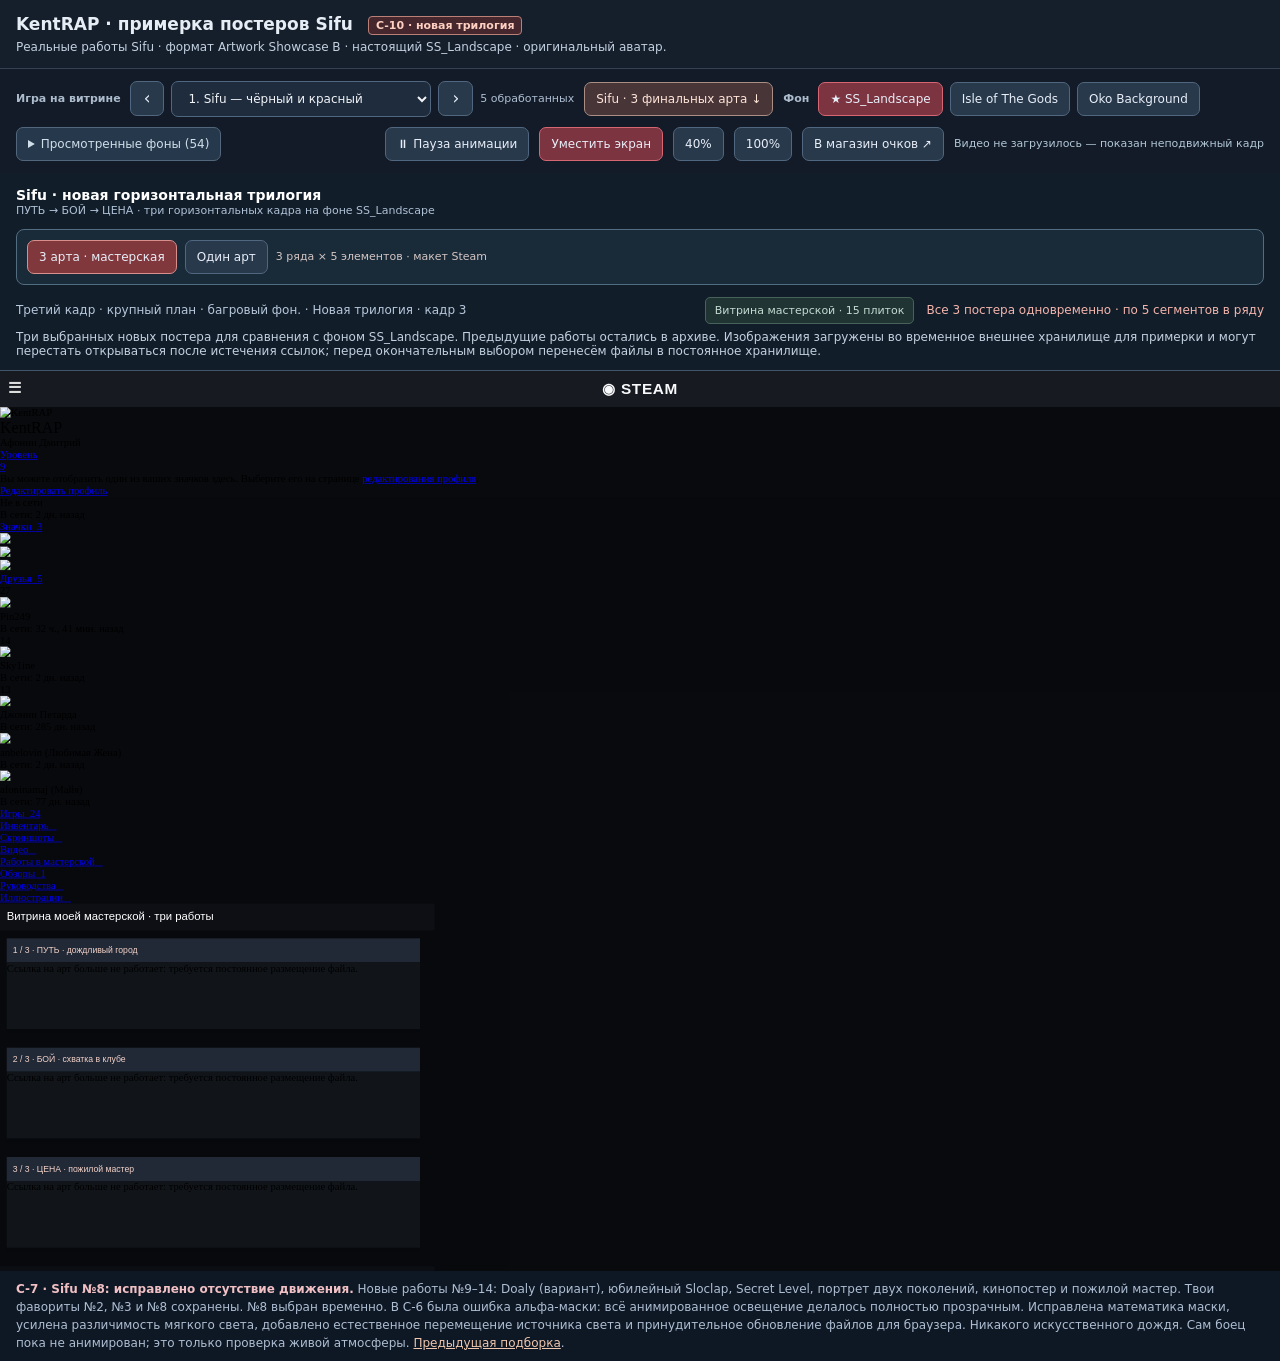
==== commit 4fa94093: "Preview new horizontal Sifu trilogy Path Fight Price in three workshop rows" ====
--- a/steam-profile-preview/index.html
+++ b/steam-profile-preview/index.html
@@ -77,7 +77,7 @@
 #sifu-b-choices.workshop-mode #sifu-b-source{display:none}
 @media(max-width:720px){#sifu-layout-controls button{flex:1}}
 </style></head><body>
-<header><h1>KentRAP · примерка постеров Sifu <span id="sifu-release" style="display:inline-block;margin-left:9px;padding:2px 7px;border:1px solid #ba8078;color:#ffd0c1;background:#45272d;border-radius:4px;font-size:11px;vertical-align:middle">C-9 · три арта</span></h1><p>Реальные работы Sifu · формат Artwork Showcase B · настоящий SS_Landscape · оригинальный аватар.</p></header>
+<header><h1>KentRAP · примерка постеров Sifu <span id="sifu-release" style="display:inline-block;margin-left:9px;padding:2px 7px;border:1px solid #ba8078;color:#ffd0c1;background:#45272d;border-radius:4px;font-size:11px;vertical-align:middle">C-10 · новая трилогия</span></h1><p>Реальные работы Sifu · формат Artwork Showcase B · настоящий SS_Landscape · оригинальный аватар.</p></header>
 <nav aria-label="Настройки примерки">
 <div id="switchbox"><label for="art-select" class="group-label">Игра на витрине</label><button id="art-prev" title="Предыдущая игра" aria-label="Предыдущая игра">‹</button><select id="art-select" aria-label="Пять адаптированных игровых иллюстраций"><option value="sifu">1. Sifu — чёрный и красный</option><option value="hogwarts">2. Hogwarts Legacy — холодная готика</option><option value="batman">3. Batman: Arkham Knight — нуар</option><option value="ori">4. Ori and the Will of the Wisps — приглушённое сияние</option><option value="mirrors">5. Mirror's Edge Catalyst — белый и красный</option></select><button id="art-next" title="Следующая игра" aria-label="Следующая игра">›</button><span class="sample-count">5 обработанных</span></div>
 <a class="shop" href="#sifu-b-choices" style="border-color:#aa8e83;background:#483537;color:#ffe4d8">Sifu · 3 финальных арта ↓</a>
@@ -85,7 +85,7 @@
 <details id="legacy"><summary>Просмотренные фоны (54)</summary><div class="archive-tools"><input id="filter-old" type="search" autocomplete="off" placeholder="Найти старый фон…" aria-label="Поиск просмотренного фона"><span id="old-total">54 варианта</span></div><div class="archive-grid" id="archive-grid"><button class="candidate archived" data-url="https://shared.akamai.steamstatic.com/community_assets/images/items/2531310/adb8bdb64f758539e927fba9566c5433de5da877.jpg" data-link="https://store.steampowered.com/points/shop/c/backgrounds/reward/374213" title="Просмотрен · Остров (The Island)">Остров (The Island)</button><button class="candidate archived" data-url="https://steamcommunity.com/economy/profilebackground/items/1771300/abe93ea9779d1879fe188f667bb08187052db3d4.jpg" data-link="https://store.steampowered.com/points/shop/reward/361255" title="Просмотрен · KCDII Forest">KCDII Forest</button><button class="candidate archived" data-url="https://steamcommunity.com/economy/profilebackground/items/1771300/24ececda7a6645bd23179a0fe08441d35b2547e8.jpg" data-link="https://store.steampowered.com/points/shop/reward/361256" title="Просмотрен · KCDII Trosky Forest">KCDII Trosky Forest</button><button class="candidate archived" data-url="https://steamcommunity.com/economy/profilebackground/items/2727210/c137654994bd09e0e64d7d0909473c90bd271a4e.jpg" data-link="https://store.steampowered.com/points/shop/reward/351689" title="Просмотрен · Deathless_Dark Forest">Deathless_Dark Forest</button><button class="candidate archived" data-url="https://cdn.cloudflare.steamstatic.com/steamcommunity/public/images/items/1466640/9fe56a4d9810790547535edfd1bad1c01a0840dd.jpg" data-link="https://store.steampowered.com/points/shop/reward/165465" title="Просмотрен · Campfire">Campfire</button><button class="candidate archived" data-url="https://cdn.cloudflare.steamstatic.com/steamcommunity/public/images/items/2727210/052bd4f5e22ef7220bd3cd0a1addd985292c7628.jpg" data-link="https://store.steampowered.com/points/shop/reward/351693" title="Просмотрен · Deathless_Lake">Deathless_Lake</button><button class="candidate archived" data-url="https://shared.fastly.steamstatic.com/community_assets/images/items/661790/23fcbbe132bef47d7bde2467194c73fb8a95a386.jpg" data-link="https://store.steampowered.com/points/shop/reward/93049" title="Уже просмотрен · Owl in forest">Owl in forest</button><button class="candidate archived" data-url="https://shared.akamai.steamstatic.com/community_assets/images/items/2186680/262e5dd28db6d0655f7823b57867c0124b4b2485.jpg" data-link="https://store.steampowered.com/points/shop/c/backgrounds/reward/256124" title="Уже просмотрен · The Gates">The Gates</button><button class="candidate archived" data-url="https://steamcdn-a.akamaihd.net/steamcommunity/public/images/items/445430/1d314c8ec6ccf7cc054e852e4fd8d855811fefb3.jpg" data-link="https://store.steampowered.com/points/shop/reward/53534" title="Уже просмотрен · A dark alley">A dark alley</button><button class="candidate archived" data-url="https://shared.fastly.steamstatic.com/community_assets/images/items/1270010/2a99179d459f86e621ec482e6023d440abcf9a90.jpg" data-link="https://store.steampowered.com/points/shop/reward/260378" title="Уже просмотрен · A dark foggy forest">A dark foggy forest</button><button class="candidate archived" data-url="https://shared.akamai.steamstatic.com/community_assets/images/items/1845910/9c1017a79d4312f3717ccba6cb38ac02db778717.jpg" data-link="https://store.steampowered.com/points/shop/c/backgrounds/reward/335159" title="Уже просмотрен · Arlathan Forest">Arlathan Forest</button><button class="candidate archived" data-url="https://shared.akamai.steamstatic.com/community_assets/images/items/1012790/b680d7ce5eecfe08962ffbbc9c354a81cf25798a.jpg" data-link="https://store.steampowered.com/points/shop/c/backgrounds/reward/244361" title="Уже просмотрен · Ashen Hush">Ashen Hush</button><button class="candidate archived" data-url="https://community.akamai.steamstatic.com/economy/profilebackground/items/1011590/cf638c50d735ec93f9d554a665aee84bca7880b8.jpg" data-link="https://store.steampowered.com/points/shop/reward/378681" title="Уже просмотрен · Birch Forest">Birch Forest</button><button class="candidate archived" data-url="https://shared.akamai.steamstatic.com/community_assets/images/items/1263950/da538bac62ee5e233cd82bb75b0d3c47ba0cdc03.jpg" data-link="https://store.steampowered.com/points/shop/c/backgrounds/reward/78810" title="Уже просмотрен · Black Hole">Black Hole</button><button class="candidate archived" data-url="https://community.akamai.steamstatic.com/economy/profilebackground/items/594570/e21b1dea601bdfe7968eeb5ce267aa802860c300.jpg" data-link="https://store.steampowered.com/points/shop/reward/73217" title="Уже просмотрен · Blackflood">Blackflood</button><button class="candidate archived" data-url="https://shared.akamai.steamstatic.com/community_assets/images/items/384960/f54bc45c7eedbd9c1d524e514e76db7441c20a81.jpg" data-link="https://store.steampowered.com/points/shop/c/backgrounds/reward/113355" title="Уже просмотрен · Blackout">Blackout</button><button class="candidate archived" data-url="https://shared.akamai.steamstatic.com/community_assets/images/items/2052990/30e3bd2f3dccaa94274fae4f12b4b5f6f8036c19.jpg" data-link="https://store.steampowered.com/points/shop/c/backgrounds/reward/311298" title="Уже просмотрен · Blizzard">Blizzard</button><button class="candidate archived" data-url="https://steamcdn-a.akamaihd.net/steamcommunity/public/images/items/1196590/fd16c961b995c02ea655f0f415cf316f28747ef6.jpg" data-link="https://store.steampowered.com/points/shop/reward/115083" title="Уже просмотрен · Castle Dimitrescu">Castle Dimitrescu</button><button class="candidate archived" data-url="https://shared.fastly.steamstatic.com/community_assets/images/items/1178230/0e7fb996fa7051363e5f993ff7b384dcb61228bf.jpg" data-link="https://store.steampowered.com/points/shop/reward/141096" title="Уже просмотрен · Cemetery">Cemetery</button><button class="candidate archived" data-url="https://shared.fastly.steamstatic.com/community_assets/images/items/661790/b81e253b48c29fc818e21378b70f02e1a9096d70.jpg" data-link="https://store.steampowered.com/points/shop/reward/93051" title="Уже просмотрен · Cold forest">Cold forest</button><button class="candidate archived" data-url="https://shared.akamai.steamstatic.com/community_assets/images/items/870780/0e3de4615f8e798008e5652869976a640c19d9c6.jpg" data-link="https://store.steampowered.com/points/shop/c/backgrounds/reward/100070" title="Уже просмотрен · Control Point">Control Point</button><button class="candidate archived" data-url="https://shared.akamai.steamstatic.com/community_assets/images/items/252490/c80aebb3d40075b473d1214178317238744503f7.jpg" data-link="https://store.steampowered.com/points/shop/c/backgrounds/reward/170406" title="Уже просмотрен · Dome Landscape">Dome Landscape</button><button class="candidate archived" data-url="https://community.akamai.steamstatic.com/economy/profilebackground/items/552500/c1517db255d2c96f3ebf704c383db22355d1c9ed.jpg" data-link="https://store.steampowered.com/points/shop/reward/102085" title="Уже просмотрен · Elven Ruins">Elven Ruins</button><button class="candidate archived" data-url="https://shared.akamai.steamstatic.com/community_assets/images/items/1119980/566925483e4bfee2dbd58c2e339f93c663321a00.jpg" data-link="https://store.steampowered.com/points/shop/reward/170134" title="Уже просмотрен · Elysium Park (The Forest)">Elysium Park (The Forest)</button><button class="candidate archived" data-url="https://shared.akamai.steamstatic.com/community_assets/images/items/1127700/94fb8bcba0a1e1d5cdc58e63eef105c808fb6957.jpg" data-link="https://store.steampowered.com/points/shop/c/backgrounds/reward/286504" title="Уже просмотрен · Epiphyllums">Epiphyllums</button><button class="candidate archived" data-url="https://shared.akamai.steamstatic.com/community_assets/images/items/2420110/dd143d08d3714a3c2eb142c04b6150061c5420f7.jpg" data-link="https://store.steampowered.com/points/shop/c/backgrounds/reward/285114" title="Уже просмотрен · Focus (Animated) · 2 000">Focus (Animated) · 2 000</button><button class="candidate archived" data-url="https://shared.fastly.steamstatic.com/community_assets/images/items/607440/e766b260ff28b5d306a4d5805033798e4e5ac2f3.jpg" data-link="https://store.steampowered.com/points/shop/reward/57428" title="Уже просмотрен · Fog">Fog</button><button class="candidate archived" data-url="https://shared.akamai.steamstatic.com/community_assets/images/items/252490/adac140ef769d485021181bc8e14c70a04c8a4c8.jpg" data-link="https://store.steampowered.com/points/shop/c/backgrounds/reward/170422" title="Уже просмотрен · Forest Night">Forest Night</button><button class="candidate archived" data-url="https://shared.fastly.steamstatic.com/community_assets/images/items/27000/3bb353f820257eca5081085a327e7541d55cf524.jpg" data-link="https://store.steampowered.com/points/shop/reward/1428" title="Уже просмотрен · Forest White">Forest White</button><button class="candidate archived" data-url="https://shared.akamai.steamstatic.com/community_assets/images/items/1012790/754935e53f866f73b3b6d429bd45752134914eb0.jpg" data-link="https://store.steampowered.com/points/shop/c/backgrounds/reward/244358" title="Уже просмотрен · Forgotten River">Forgotten River</button><button class="candidate archived" data-url="https://steamcdn-a.akamaihd.net/steamcommunity/public/images/items/460920/a8203b654c42a802d33c689322046698d02d1e5b.jpg" data-link="https://store.steampowered.com/points/shop/reward/36707" title="Уже просмотрен · Frozen Trees">Frozen Trees</button><button class="candidate archived" data-url="https://shared.akamai.steamstatic.com/community_assets/images/items/1323470/269a0d957aedd185cb26b4ffc25346df83d71971.jpg" data-link="https://store.steampowered.com/points/shop/c/backgrounds/reward/169424" title="Уже просмотрен · Getsu Clan Estate">Getsu Clan Estate</button><button class="candidate archived" data-url="https://shared.akamai.steamstatic.com/community_assets/images/items/1232580/e74e8681893ceef2a9ca9b742bcdd0fb7b881b73.jpg" data-link="https://store.steampowered.com/points/shop/c/backgrounds/reward/313798" title="Уже просмотрен · Ghost mushrooms">Ghost mushrooms</button><button class="candidate archived" data-url="https://shared.fastly.steamstatic.com/community_assets/images/items/872680/6b714e947052471b476d849311f3dbeef3812e6b.jpg" data-link="https://store.steampowered.com/points/shop/reward/71863" title="Уже просмотрен · Haunted Forest">Haunted Forest</button><button class="candidate archived" data-url="https://community.akamai.steamstatic.com/economy/profilebackground/items/435100/d87818f8991c9e6a0fe81b7f3ec5f8999d01db3f.jpg" data-link="https://store.steampowered.com/points/shop/reward/37930" title="Уже просмотрен · Hospice">Hospice</button><button class="candidate archived" data-url="https://shared.fastly.steamstatic.com/community_assets/images/items/632070/81507feffa53880cd583933d0819151991c97f17.jpg" data-link="https://store.steampowered.com/points/shop/reward/75727" title="Уже просмотрен · Ice lake">Ice lake</button><button class="candidate archived" data-url="https://shared.akamai.steamstatic.com/community_assets/images/items/1263950/86583104933b306d609eaa899433f76a4c139119.jpg" data-link="https://store.steampowered.com/points/shop/c/backgrounds/reward/80045" title="Уже просмотрен · Ink · 2 000">Ink · 2 000</button><button class="candidate archived" data-url="https://shared.akamai.steamstatic.com/community_assets/images/items/3225420/4d47b26d86b9a88af30126400ee082e0aa26577a.jpg" data-link="https://store.steampowered.com/points/shop/c/backgrounds/reward/419546" title="Уже просмотрен · Night Drive">Night Drive</button><button class="candidate archived" data-url="https://shared.akamai.steamstatic.com/community_assets/images/items/628750/b3f234f4f91dca388dc38e4f6405bca8ff3efdef.jpg" data-link="https://store.steampowered.com/points/shop/c/backgrounds/reward/103766" title="Уже просмотрен · Noise · 2 000">Noise · 2 000</button><button class="candidate archived" data-url="https://shared.akamai.steamstatic.com/community_assets/images/items/1098340/e7f0f200a7dc0b68f99b374357c88b5f7f10696e.jpg" data-link="https://store.steampowered.com/points/shop/c/backgrounds/reward/105852" title="Уже просмотрен · Rain">Rain</button><button class="candidate archived" data-url="https://shared.akamai.steamstatic.com/community_assets/images/items/628750/d51e25826bb4c9beed39d2e210a75edd0233e6c6.jpg" data-link="https://store.steampowered.com/points/shop/c/backgrounds/reward/103774" title="Уже просмотрен · Range · 2 000">Range · 2 000</button><button class="candidate archived" data-url="https://steamcdn-a.akamaihd.net/steamcommunity/public/images/items/263280/7667deb1569a99c2e33dec3aad416d1805cb2dd2.jpg" data-link="https://store.steampowered.com/points/shop/reward/50325" title="Уже просмотрен · Spintires Background #6">Spintires Background #6</button><button class="candidate archived" data-url="https://shared.akamai.steamstatic.com/community_assets/images/items/870780/5b6f987e3e0744642ba65078b7100fb34be2b461.jpg" data-link="https://store.steampowered.com/points/shop/c/backgrounds/reward/100074" title="Уже просмотрен · Spiral">Spiral</button><button class="candidate archived" data-url="https://shared.akamai.steamstatic.com/community_assets/images/items/2196160/96e887999849069ba0ba83c56ba78c24b862c43b.jpg" data-link="https://store.steampowered.com/points/shop/c/backgrounds/reward/190991" title="Уже просмотрен · Spooky Mascots Noir">Spooky Mascots Noir</button><button class="candidate archived" data-url="https://shared.akamai.steamstatic.com/community_assets/images/items/2351080/d28e5396271721c132f2c3fe6d7a561d37d2b8bf.jpg" data-link="https://store.steampowered.com/points/shop/c/backgrounds/reward/218266" title="Уже просмотрен · Starry Sky">Starry Sky</button><button class="candidate archived" data-url="https://shared.akamai.steamstatic.com/community_assets/images/items/1232580/5622d051810d18d3dbf991bed356836cd6c3c3d6.jpg" data-link="https://store.steampowered.com/points/shop/c/backgrounds/reward/313792" title="Уже просмотрен · Swamp">Swamp</button><button class="candidate archived" data-url="https://steamcdn-a.akamaihd.net/steamcommunity/public/images/items/280160/198b92abfaae14144fdc924eb4ca432a3499bbd8.jpg" data-link="https://store.steampowered.com/points/shop/reward/59270" title="Уже просмотрен · The Shaded Woods">The Shaded Woods</button><button class="candidate archived" data-url="https://shared.akamai.steamstatic.com/community_assets/images/items/2186680/f9c45dd56aa8ecbf18f75f539dc9ecf7fb7c5784.jpg" data-link="https://store.steampowered.com/points/shop/c/backgrounds/reward/256123" title="Уже просмотрен · The Tomb">The Tomb</button><button class="candidate archived" data-url="https://shared.akamai.steamstatic.com/community_assets/images/items/2351080/4dc319b257b1a2e4f388785c82dde2b54ea054c3.jpg" data-link="https://store.steampowered.com/points/shop/c/backgrounds/reward/218267" title="Уже просмотрен · Through the Clouds">Through the Clouds</button><button class="candidate archived" data-url="https://community.akamai.steamstatic.com/economy/profilebackground/items/359940/38501ffcc231fb7a519c6d7a531cada4edcc42ed.jpg" data-link="https://store.steampowered.com/points/shop/reward/19738" title="Уже просмотрен · Twilight Forest">Twilight Forest</button><button class="candidate archived" data-url="https://shared.akamai.steamstatic.com/community_assets/images/items/1003360/8bffa9a4af380979059192f93d2229efddb15e1c.jpg" data-link="https://store.steampowered.com/points/shop/c/backgrounds/reward/242610" title="Уже просмотрен · Winter Bus Stop">Winter Bus Stop</button><button class="candidate archived" data-url="https://shared.fastly.steamstatic.com/community_assets/images/items/911510/defa3062842646926c9411d000c2ba4aac5e9132.jpg" data-link="https://store.steampowered.com/points/shop/reward/115651" title="Уже просмотрен · Winter forest">Winter forest</button><button class="candidate archived" data-url="https://shared.fastly.steamstatic.com/community_assets/images/items/1785120/2a9bee5460ae3b01086f4386824e1e0380720b0d.jpg" data-link="https://store.steampowered.com/points/shop/reward/202805" title="Уже просмотрен · Woodcamp">Woodcamp</button><button class="candidate archived" data-url="https://shared.fastly.steamstatic.com/community_assets/images/items/420740/4c4e68a1673a05ef97704ffa7ae68da3c743eeb0.jpg" data-link="https://store.steampowered.com/points/shop/reward/66996" title="Уже просмотрен · Woods">Woods</button></div><p class="archive-empty" id="archive-empty" hidden>Ничего не найдено</p></details>
 <span id="spacer"></span><button id="showcaseMotion" type="button" aria-pressed="true" title="Остановить или запустить движение Sifu">⏸ Видеовитрина Sifu</button><button id="motion" type="button" aria-pressed="true">⏸ Пауза анимации</button><button id="fit" class="active">Уместить экран</button><button id="forty">40%</button><button id="hundred">100%</button><a id="shop" class="shop" href="https://store.steampowered.com/points/shop/c/backgrounds/cluster/1/reward/219776" target="_blank" rel="noopener noreferrer">В магазин очков ↗</a><span id="status">Загрузка…</span>
 </nav>
-<section id="sifu-b-choices" class="workshop-mode" aria-label="Подбор вертикальных работ Sifu"><div style="display:flex;justify-content:space-between;gap:12px;flex-wrap:wrap"><div><strong>Sifu · три выбранных арта</strong><div class="sub">Три Sifu-постера · фон SS_Landscape и аватар без изменений</div></div><button id="sifu-b-old">Посмотреть старое видео (резерв)</button></div><div id="sifu-layout-controls"><button id="sifu-layout-workshop" type="button" class="active">3 арта · мастерская</button><button id="sifu-layout-single" type="button">Один арт</button><span id="sifu-layout-hint">Примерка: 3 ряда × 5 элементов</span></div><div class="sifu-final-controls"><button id="sifu-final-back" type="button" aria-label="Предыдущий кандидат">‹</button><span id="sifu-final-current" aria-live="polite">Финальная тройка · 3 варианта</span><button id="sifu-final-forward" type="button" aria-label="Следующий кандидат">›</button><button id="sifu-final-faves" type="button">★ Финальная тройка</button><button id="sifu-final-new" type="button">Новые 3 арта</button><button id="sifu-final-filter" type="button" aria-pressed="false">Все предыдущие ↗</button></div><div id="sifu-b-row"></div>
+<section id="sifu-b-choices" class="workshop-mode" aria-label="Подбор вертикальных работ Sifu"><div style="display:flex;justify-content:space-between;gap:12px;flex-wrap:wrap"><div><strong>Sifu · новая горизонтальная трилогия</strong><div class="sub">ПУТЬ → БОЙ → ЦЕНА · три горизонтальных кадра на фоне SS_Landscape</div></div><button id="sifu-b-old">Посмотреть старое видео (резерв)</button></div><div id="sifu-layout-controls"><button id="sifu-layout-workshop" type="button" class="active">3 арта · мастерская</button><button id="sifu-layout-single" type="button">Один арт</button><span id="sifu-layout-hint">Примерка: 3 ряда × 5 элементов</span></div><div class="sifu-final-controls"><button id="sifu-final-back" type="button" aria-label="Предыдущий кандидат">‹</button><span id="sifu-final-current" aria-live="polite">Финальная тройка · 3 варианта</span><button id="sifu-final-forward" type="button" aria-label="Следующий кандидат">›</button><button id="sifu-final-faves" type="button">★ Финальная тройка</button><button id="sifu-final-new" type="button">Новые 3 арта</button><button id="sifu-final-filter" type="button" aria-pressed="false">Все предыдущие ↗</button></div><div id="sifu-b-row"></div>
 <div id="sifu8-motion-panel" hidden aria-label="Анимационная проба Sifu номер 8">
  <strong>№8 · проверка более естественной атмосферы</strong>
  <div id="sifu8-motion-modes">
@@ -107,8 +107,8 @@
 function mark(id){['fit','forty','hundred'].forEach(x=>document.getElementById(x).classList.toggle('active',x===id));mode=id;}
 const artworkChoices={"sifu":{"src":"https://kentrap2011-hub.github.io/stopgame-ratings-data/steam-profile-preview/assets/sifu-elder-master-poster.jpg","caption":"Sifu · пожилой мастер · исходное движение","alt":"Sifu — единая сцена с пожилым мастером","referenceUrl":"https://store.steampowered.com/app/2138710/Sifu/"},"hogwarts":{"src":"https://contentful.harrypotter.com/usf1vwtuqyxm/3p3LaszHAj5pyj4wB3xeug/aa8e1ab0f77e1dfe7984e5490b2c3485/le2.png","caption":"Hogwarts Legacy · Туман / фэнтези","alt":"Hogwarts Legacy — иллюстрация игры","referenceUrl":"https://www.harrypotter.com/news/introducing-hogwarts-legacy-open-world-role-playing-game-set-in-wizarding-world"},"batman":{"src":"https://cdn2.unrealengine.com/Diesel%2Fproductv2%2Fbatman-arkham-knight%2FEGS_WB_Batman_Arkham_Knight_G1_1920x1080_19_0911-1920x1080-1d69e15f00cb5ab57249f208f1f8f45d52cbbc59.jpg","caption":"Batman: Arkham Knight · Графичный нуар","alt":"Batman: Arkham Knight — иллюстрация игры","referenceUrl":"https://store.epicgames.com/en-US/p/batman-arkham-knight"},"ori":{"src":"https://xboxwire.thesourcemediaassets.com/sites/2/2020/11/OATWOTW-screenshot_43.jpg","caption":"Ori and the Will of the Wisps · Синий / сказка","alt":"Ori and the Will of the Wisps — иллюстрация игры","referenceUrl":"https://news.xbox.com/en-us/2020/11/10/ori-and-the-will-of-the-wisps-embraces-the-power-of-xbox-series-xs/"},"mirrors":{"src":"https://images.pushsquare.com/172b856311eb7/large.jpg","caption":"Mirror's Edge Catalyst · Белый / красный","alt":"Mirror's Edge Catalyst — иллюстрация игры","referenceUrl":"https://www.pushsquare.com/news/2015/09/first_impressions_reflecting_on_mirrorrs_edge_catalyst_ps4"}};
 
-const bChoices=[{"id":"minimal","title":"Белый силуэт · красный круг","author":"Ahmad Zaki Ramadhan","src":"https://static.displate.com/857x1200/displate/2024-04-13/70b5053d66cc83993a71851655e49998_88b31c7c001311bef92f61d615aeac21.jpg","source":"https://displate.com/displate/7286546","note":"Чёрно-красный минимализм, близок к твоему примеру."},{"id":"youngold","title":"Молодой и старый","author":"watu kumpul","src":"https://cdn.displate.com/artwork/857x1200/2026-02-14/7a84bf86-a097-4669-be63-39b871852314.jpg","source":"https://displate.com/displate/9656298","note":"Два возраста в одном графическом портрете."},{"id":"doaly","title":"Красный кинопостер · мастер","author":"Doaly","src":"https://spoke-art.com/cdn/shop/files/Doaly---Sifu_reg-_IG.jpg?crop=center&height=1350&v=1771690591&width=1080","source":"https://spoke-art.com/products/doaly-sifu-print","note":"Профессиональная постерная композиция, насыщенный красный."},{"id":"noir","title":"Нуар · дождливый город","author":"stu art","src":"https://static.displate.com/857x1200/displate/2022-07-28/325b36639e87dacf032e85b581a39c45_8eefa49bd33aa90dd9ddc257d8b95c50.jpg","source":"https://displate.com/displate/5702816","note":"Герой с посохом, тёмное окружение и красные детали."},{"id":"collage","title":"Коллаж героев","author":"Lancar Maju Jaya","src":"https://cdn.displate.com/artwork/857x1200/2026-01-15/8c7926d4-732e-4130-ab8a-f1e442b9acfd.jpg","source":"https://displate.com/displate/9455557","note":"Плотная тёмная композиция с противниками."},{"id":"orange","title":"Графический силуэт","author":"sajna arbey","src":"https://cdn.displate.com/artwork/857x1200/2025-03-04/386a1e65-74d6-4c9b-911c-ca2b2dc9eb25.jpg","source":"https://displate.com/displate/8024213","note":"Минималистичный стиль, но более тёплая палитра."},{"id":"old1","title":"Сравнение: твой №1","author":"Sloclap / Epic Games","src":"./assets/sifu-source-gallery/a1_keyart.webp","source":"https://store.epicgames.com/en-US/p/sifu","note":"Ранее понравившийся постер для сравнения."},{"id":"old2","title":"Сравнение: твой №2","author":"Games.gg / художник неизвестен","src":"./assets/sifu-source-gallery/a2_red_poster.webp","source":"https://games.gg/sifu/","note":"Ранее понравившийся силуэт для сравнения."},{"id":"doaly-variant","title":"Doaly · охристый вариант","author":"Doaly / Spoke Art, 2025","src":"https://spoke-art.com/cdn/shop/files/Doaly---Sifu_var-_IG.jpg?v=1771690591&width=1080","source":"https://spoke-art.com/products/doaly-sifu-print","note":"Коллекционное издание постера №3 в светлых тонах. Сравнение композиции и цветовой температуры."},{"id":"anniversary","title":"2-я годовщина · официальный постер","author":"Sloclap, 2024","src":"https://www.cosmocover.com/wp-content/uploads/2024/02/Sifu_2ndAnniversary_OfficialPoster.png","source":"https://www.cosmocover.com/newsroom/sifu-delivers-a-knockout-performance-with-three-million-sales-two-free-new-outfits-now-available/","note":"Официальная юбилейная композиция: персонажи, боссы, живописная фактура и красный логотип."},{"id":"secret-level","title":"Secret Level · посвящение Sifu","author":"Amazon / Blur / DIGIC, 2024","src":"https://image.tmdb.org/t/p/original/2GQq3AVe9IiRUbvJ0CRArM5YEYS.jpg","source":"https://www.themoviedb.org/tv/261579-secret-level/images/posters","note":"Постер шоу с маркировкой Sifu: чёрный, огненно-оранжевый, глубина и кинематографичная сцена."},{"id":"generations-2","title":"Два поколения · два силуэта","author":"adamz art / Displate","src":"https://cdn.displate.com/artwork/857x1200/2025-12-22/6fa54a23-72af-43db-a8a2-f91bfd9e3bc6.jpg","source":"https://displate.com/displate/9311098","note":"Другая работа о возрасте: два героя, резкое деление красного и золотого."},{"id":"cinema-fight","title":"Красный кинопостер · схватка","author":"TheStevenJohnShop / Etsy","src":"https://i.etsystatic.com/37426145/r/il/2f4f39/5558501356/il_fullxfull.5558501356_cowo.jpg","source":"https://www.etsy.com/listing/1624291451/sifu-movie-style-poster-17x24-12x17","note":"Бой в красном интерьере, выразительные силуэты и киношные титры. Работа не лицензирована."},{"id":"old-master","title":"Пожилой мастер · тёмное додзё","author":"Sloclap / обложка","src":"https://www.vgchartz.com/games/boxart/full_8637954AmericaFrontccc.jpg","source":"https://www.vgchartz.com/article/455690/sifu-fall-2022-out-now-adds-replay-editor-cheats-modifiers-and-outfits/","note":"Сдержанный классический постер с пожилым бойцом; возможная база для осторожной анимации."},{"id":"kent-new-portrait","title":"Финал 1 · Два возраста","author":"Авторская генерация · портрет","src":"https://d2jqrm6oza8nb6.cloudfront.net/datasets/b0aa195d-fa76-421a-9d7b-e0b484ad3886.png?_jwt=eyJhbGciOiJIUzI1NiIsInR5cCI6IkpXVCJ9.eyJrZXlIYXNoIjoiYjE1NzY3OTcyOTUzZGMxYiIsImJ1Y2tldCI6InJ1bndheS1kYXRhc2V0cyIsInN0YWdlIjoicHJvZCIsImV4cCI6MTc5MjMwNjU4M30.YN2tYwrDAVfVmMyPVwO-tEkgZOWU49fNf3rJJoKdVjw","source":"https://d2jqrm6oza8nb6.cloudfront.net/datasets/b0aa195d-fa76-421a-9d7b-e0b484ad3886.png?_jwt=eyJhbGciOiJIUzI1NiIsInR5cCI6IkpXVCJ9.eyJrZXlIYXNoIjoiYjE1NzY3OTcyOTUzZGMxYiIsImJ1Y2tldCI6InJ1bndheS1kYXRhc2V0cyIsInN0YWdlIjoicHJvZCIsImV4cCI6MTc5MjMwNjU4M30.YN2tYwrDAVfVmMyPVwO-tEkgZOWU49fNf3rJJoKdVjw","note":"Два возраста одного героя · графический портрет."},{"id":"kent-new-fist","title":"Финал 2 · Яростный удар","author":"Авторская генерация · ладонь","src":"https://d2jqrm6oza8nb6.cloudfront.net/datasets/b67e8063-eb7a-40f4-97db-971d3c763777.png?_jwt=eyJhbGciOiJIUzI1NiIsInR5cCI6IkpXVCJ9.eyJrZXlIYXNoIjoiN2Q0OWI3ZDU1NTNkYjE4NCIsImJ1Y2tldCI6InJ1bndheS1kYXRhc2V0cyIsInN0YWdlIjoicHJvZCIsImV4cCI6MTc5MjMyNTU4OX0.wFp6zC1q6udEojoarJq-w5CVSl03WZidV2RskQgd6ek","source":"https://d2jqrm6oza8nb6.cloudfront.net/datasets/b67e8063-eb7a-40f4-97db-971d3c763777.png?_jwt=eyJhbGciOiJIUzI1NiIsInR5cCI6IkpXVCJ9.eyJrZXlIYXNoIjoiN2Q0OWI3ZDU1NTNkYjE4NCIsImJ1Y2tldCI6InJ1bndheS1kYXRhc2V0cyIsInN0YWdlIjoicHJvZCIsImV4cCI6MTc5MjMyNTU4OX0.wFp6zC1q6udEojoarJq-w5CVSl03WZidV2RskQgd6ek","note":"Направленная к зрителю ладонь и сжатый кулак."},{"id":"kent-new-kick","title":"Финал 3 · Красная луна","author":"Авторская генерация · дождь","src":"https://d2jqrm6oza8nb6.cloudfront.net/datasets/815251cd-cf53-4e68-b299-cfa9243b81fa.png?_jwt=eyJhbGciOiJIUzI1NiIsInR5cCI6IkpXVCJ9.eyJrZXlIYXNoIjoiZDA3ZWYzOGZlMzRhZDUwZSIsImJ1Y2tldCI6InJ1bndheS1kYXRhc2V0cyIsInN0YWdlIjoicHJvZCIsImV4cCI6MTc5MjI3MjAxNX0.oU1ttMWMeaUKWBHr4sPcBLGM2_lgCPDXrq52SxIw5Pw","source":"https://d2jqrm6oza8nb6.cloudfront.net/datasets/815251cd-cf53-4e68-b299-cfa9243b81fa.png?_jwt=eyJhbGciOiJIUzI1NiIsInR5cCI6IkpXVCJ9.eyJrZXlIYXNoIjoiZDA3ZWYzOGZlMzRhZDUwZSIsImJ1Y2tldCI6InJ1bndheS1kYXRhc2V0cyIsInN0YWdlIjoicHJvZCIsImV4cCI6MTc5MjI3MjAxNX0.oU1ttMWMeaUKWBHr4sPcBLGM2_lgCPDXrq52SxIw5Pw","note":"Поднятая нога, дождь и красная луна."}];
-let bIndex=16,bOld=false,sifuLayout='workshop';
+const bChoices=[{"id":"minimal","title":"Белый силуэт · красный круг","author":"Ahmad Zaki Ramadhan","src":"https://static.displate.com/857x1200/displate/2024-04-13/70b5053d66cc83993a71851655e49998_88b31c7c001311bef92f61d615aeac21.jpg","source":"https://displate.com/displate/7286546","note":"Чёрно-красный минимализм, близок к твоему примеру."},{"id":"youngold","title":"Молодой и старый","author":"watu kumpul","src":"https://cdn.displate.com/artwork/857x1200/2026-02-14/7a84bf86-a097-4669-be63-39b871852314.jpg","source":"https://displate.com/displate/9656298","note":"Два возраста в одном графическом портрете."},{"id":"doaly","title":"Красный кинопостер · мастер","author":"Doaly","src":"https://spoke-art.com/cdn/shop/files/Doaly---Sifu_reg-_IG.jpg?crop=center&height=1350&v=1771690591&width=1080","source":"https://spoke-art.com/products/doaly-sifu-print","note":"Профессиональная постерная композиция, насыщенный красный."},{"id":"noir","title":"Нуар · дождливый город","author":"stu art","src":"https://static.displate.com/857x1200/displate/2022-07-28/325b36639e87dacf032e85b581a39c45_8eefa49bd33aa90dd9ddc257d8b95c50.jpg","source":"https://displate.com/displate/5702816","note":"Герой с посохом, тёмное окружение и красные детали."},{"id":"collage","title":"Коллаж героев","author":"Lancar Maju Jaya","src":"https://cdn.displate.com/artwork/857x1200/2026-01-15/8c7926d4-732e-4130-ab8a-f1e442b9acfd.jpg","source":"https://displate.com/displate/9455557","note":"Плотная тёмная композиция с противниками."},{"id":"orange","title":"Графический силуэт","author":"sajna arbey","src":"https://cdn.displate.com/artwork/857x1200/2025-03-04/386a1e65-74d6-4c9b-911c-ca2b2dc9eb25.jpg","source":"https://displate.com/displate/8024213","note":"Минималистичный стиль, но более тёплая палитра."},{"id":"old1","title":"Сравнение: твой №1","author":"Sloclap / Epic Games","src":"./assets/sifu-source-gallery/a1_keyart.webp","source":"https://store.epicgames.com/en-US/p/sifu","note":"Ранее понравившийся постер для сравнения."},{"id":"old2","title":"Сравнение: твой №2","author":"Games.gg / художник неизвестен","src":"./assets/sifu-source-gallery/a2_red_poster.webp","source":"https://games.gg/sifu/","note":"Ранее понравившийся силуэт для сравнения."},{"id":"doaly-variant","title":"Doaly · охристый вариант","author":"Doaly / Spoke Art, 2025","src":"https://spoke-art.com/cdn/shop/files/Doaly---Sifu_var-_IG.jpg?v=1771690591&width=1080","source":"https://spoke-art.com/products/doaly-sifu-print","note":"Коллекционное издание постера №3 в светлых тонах. Сравнение композиции и цветовой температуры."},{"id":"anniversary","title":"2-я годовщина · официальный постер","author":"Sloclap, 2024","src":"https://www.cosmocover.com/wp-content/uploads/2024/02/Sifu_2ndAnniversary_OfficialPoster.png","source":"https://www.cosmocover.com/newsroom/sifu-delivers-a-knockout-performance-with-three-million-sales-two-free-new-outfits-now-available/","note":"Официальная юбилейная композиция: персонажи, боссы, живописная фактура и красный логотип."},{"id":"secret-level","title":"Secret Level · посвящение Sifu","author":"Amazon / Blur / DIGIC, 2024","src":"https://image.tmdb.org/t/p/original/2GQq3AVe9IiRUbvJ0CRArM5YEYS.jpg","source":"https://www.themoviedb.org/tv/261579-secret-level/images/posters","note":"Постер шоу с маркировкой Sifu: чёрный, огненно-оранжевый, глубина и кинематографичная сцена."},{"id":"generations-2","title":"Два поколения · два силуэта","author":"adamz art / Displate","src":"https://cdn.displate.com/artwork/857x1200/2025-12-22/6fa54a23-72af-43db-a8a2-f91bfd9e3bc6.jpg","source":"https://displate.com/displate/9311098","note":"Другая работа о возрасте: два героя, резкое деление красного и золотого."},{"id":"cinema-fight","title":"Красный кинопостер · схватка","author":"TheStevenJohnShop / Etsy","src":"https://i.etsystatic.com/37426145/r/il/2f4f39/5558501356/il_fullxfull.5558501356_cowo.jpg","source":"https://www.etsy.com/listing/1624291451/sifu-movie-style-poster-17x24-12x17","note":"Бой в красном интерьере, выразительные силуэты и киношные титры. Работа не лицензирована."},{"id":"old-master","title":"Пожилой мастер · тёмное додзё","author":"Sloclap / обложка","src":"https://www.vgchartz.com/games/boxart/full_8637954AmericaFrontccc.jpg","source":"https://www.vgchartz.com/article/455690/sifu-fall-2022-out-now-adds-replay-editor-cheats-modifiers-and-outfits/","note":"Сдержанный классический постер с пожилым бойцом; возможная база для осторожной анимации."},{"id":"kent-new-portrait","title":"Финал 1 · Два возраста","author":"Авторская генерация · портрет","src":"https://d2jqrm6oza8nb6.cloudfront.net/datasets/b0aa195d-fa76-421a-9d7b-e0b484ad3886.png?_jwt=eyJhbGciOiJIUzI1NiIsInR5cCI6IkpXVCJ9.eyJrZXlIYXNoIjoiYjE1NzY3OTcyOTUzZGMxYiIsImJ1Y2tldCI6InJ1bndheS1kYXRhc2V0cyIsInN0YWdlIjoicHJvZCIsImV4cCI6MTc5MjMwNjU4M30.YN2tYwrDAVfVmMyPVwO-tEkgZOWU49fNf3rJJoKdVjw","source":"https://d2jqrm6oza8nb6.cloudfront.net/datasets/b0aa195d-fa76-421a-9d7b-e0b484ad3886.png?_jwt=eyJhbGciOiJIUzI1NiIsInR5cCI6IkpXVCJ9.eyJrZXlIYXNoIjoiYjE1NzY3OTcyOTUzZGMxYiIsImJ1Y2tldCI6InJ1bndheS1kYXRhc2V0cyIsInN0YWdlIjoicHJvZCIsImV4cCI6MTc5MjMwNjU4M30.YN2tYwrDAVfVmMyPVwO-tEkgZOWU49fNf3rJJoKdVjw","note":"Два возраста одного героя · графический портрет."},{"id":"kent-new-fist","title":"Финал 2 · Яростный удар","author":"Авторская генерация · ладонь","src":"https://d2jqrm6oza8nb6.cloudfront.net/datasets/b67e8063-eb7a-40f4-97db-971d3c763777.png?_jwt=eyJhbGciOiJIUzI1NiIsInR5cCI6IkpXVCJ9.eyJrZXlIYXNoIjoiN2Q0OWI3ZDU1NTNkYjE4NCIsImJ1Y2tldCI6InJ1bndheS1kYXRhc2V0cyIsInN0YWdlIjoicHJvZCIsImV4cCI6MTc5MjMyNTU4OX0.wFp6zC1q6udEojoarJq-w5CVSl03WZidV2RskQgd6ek","source":"https://d2jqrm6oza8nb6.cloudfront.net/datasets/b67e8063-eb7a-40f4-97db-971d3c763777.png?_jwt=eyJhbGciOiJIUzI1NiIsInR5cCI6IkpXVCJ9.eyJrZXlIYXNoIjoiN2Q0OWI3ZDU1NTNkYjE4NCIsImJ1Y2tldCI6InJ1bndheS1kYXRhc2V0cyIsInN0YWdlIjoicHJvZCIsImV4cCI6MTc5MjMyNTU4OX0.wFp6zC1q6udEojoarJq-w5CVSl03WZidV2RskQgd6ek","note":"Направленная к зрителю ладонь и сжатый кулак."},{"id":"kent-new-kick","title":"Финал 3 · Красная луна","author":"Авторская генерация · дождь","src":"https://d2jqrm6oza8nb6.cloudfront.net/datasets/815251cd-cf53-4e68-b299-cfa9243b81fa.png?_jwt=eyJhbGciOiJIUzI1NiIsInR5cCI6IkpXVCJ9.eyJrZXlIYXNoIjoiZDA3ZWYzOGZlMzRhZDUwZSIsImJ1Y2tldCI6InJ1bndheS1kYXRhc2V0cyIsInN0YWdlIjoicHJvZCIsImV4cCI6MTc5MjI3MjAxNX0.oU1ttMWMeaUKWBHr4sPcBLGM2_lgCPDXrq52SxIw5Pw","source":"https://d2jqrm6oza8nb6.cloudfront.net/datasets/815251cd-cf53-4e68-b299-cfa9243b81fa.png?_jwt=eyJhbGciOiJIUzI1NiIsInR5cCI6IkpXVCJ9.eyJrZXlIYXNoIjoiZDA3ZWYzOGZlMzRhZDUwZSIsImJ1Y2tldCI6InJ1bndheS1kYXRhc2V0cyIsInN0YWdlIjoicHJvZCIsImV4cCI6MTc5MjI3MjAxNX0.oU1ttMWMeaUKWBHr4sPcBLGM2_lgCPDXrq52SxIw5Pw","note":"Поднятая нога, дождь и красная луна."},{"id":"trip-path","title":"ПУТЬ · дождливый город","author":"Новая трилогия · кадр 1","src":"https://d2jqrm6oza8nb6.cloudfront.net/datasets/f7bc4948-75db-4f4c-a996-e7728339ab8e.png?_jwt=eyJhbGciOiJIUzI1NiIsInR5cCI6IkpXVCJ9.eyJrZXlIYXNoIjoiNDQwZGFhMGQ2ZTdlYjcwZCIsImJ1Y2tldCI6InJ1bndheS1kYXRhc2V0cyIsInN0YWdlIjoicHJvZCIsImV4cCI6MTc5MjMzODE4OX0.jbc5mIYMw7kiUkePGnTxGnJPUSw-oPWwSHJsEKe86fk","source":"https://d2jqrm6oza8nb6.cloudfront.net/datasets/f7bc4948-75db-4f4c-a996-e7728339ab8e.png?_jwt=eyJhbGciOiJIUzI1NiIsInR5cCI6IkpXVCJ9.eyJrZXlIYXNoIjoiNDQwZGFhMGQ2ZTdlYjcwZCIsImJ1Y2tldCI6InJ1bndheS1kYXRhc2V0cyIsInN0YWdlIjoicHJvZCIsImV4cCI6MTc5MjMzODE4OX0.jbc5mIYMw7kiUkePGnTxGnJPUSw-oPWwSHJsEKe86fk","note":"Первый кадр · холодный графит · красная дверь."},{"id":"trip-fight","title":"БОЙ · схватка в клубе","author":"Новая трилогия · кадр 2","src":"https://d2jqrm6oza8nb6.cloudfront.net/datasets/151846ca-25b8-4204-a21b-3ec5452f6100.png?_jwt=eyJhbGciOiJIUzI1NiIsInR5cCI6IkpXVCJ9.eyJrZXlIYXNoIjoiMDRmZGRmNDUwMjg0ZGNhMiIsImJ1Y2tldCI6InJ1bndheS1kYXRhc2V0cyIsInN0YWdlIjoicHJvZCIsImV4cCI6MTc5MjMwNjYyOX0.LdNSr2pjp6ixspsG9NfoDdjGcBU50WC1VHLlP9wgEsI","source":"https://d2jqrm6oza8nb6.cloudfront.net/datasets/151846ca-25b8-4204-a21b-3ec5452f6100.png?_jwt=eyJhbGciOiJIUzI1NiIsInR5cCI6IkpXVCJ9.eyJrZXlIYXNoIjoiMDRmZGRmNDUwMjg0ZGNhMiIsImJ1Y2tldCI6InJ1bndheS1kYXRhc2V0cyIsInN0YWdlIjoicHJvZCIsImV4cCI6MTc5MjMwNjYyOX0.LdNSr2pjp6ixspsG9NfoDdjGcBU50WC1VHLlP9wgEsI","note":"Второй кадр · боковая сцена боя · усиление красного."},{"id":"trip-price","title":"ЦЕНА · пожилой мастер","author":"Новая трилогия · кадр 3","src":"https://d2jqrm6oza8nb6.cloudfront.net/datasets/9d6b90a6-1813-460e-b889-8baf5c2be300.png?_jwt=eyJhbGciOiJIUzI1NiIsInR5cCI6IkpXVCJ9.eyJrZXlIYXNoIjoiOTJkZTg1ZWRjOGM5MDc3ZSIsImJ1Y2tldCI6InJ1bndheS1kYXRhc2V0cyIsInN0YWdlIjoicHJvZCIsImV4cCI6MTc5MjI5NjgxM30.eyEP20JkwR2AUAtCcd0I2cP95hrSAV4EQSW1di58i-g","source":"https://d2jqrm6oza8nb6.cloudfront.net/datasets/9d6b90a6-1813-460e-b889-8baf5c2be300.png?_jwt=eyJhbGciOiJIUzI1NiIsInR5cCI6IkpXVCJ9.eyJrZXlIYXNoIjoiOTJkZTg1ZWRjOGM5MDc3ZSIsImJ1Y2tldCI6InJ1bndheS1kYXRhc2V0cyIsInN0YWdlIjoicHJvZCIsImV4cCI6MTc5MjI5NjgxM30.eyEP20JkwR2AUAtCcd0I2cP95hrSAV4EQSW1di58i-g","note":"Третий кадр · крупный план · багровый фон."}];
+let bIndex=19,bOld=false,sifuLayout='workshop';
 const bRow=document.getElementById('sifu-b-row'),bMsg=document.getElementById('sifu-b-error');
 const s8Panel=document.getElementById('sifu8-motion-panel');
 const s8Status=document.getElementById('sifu8-motion-status');
@@ -257,7 +257,7 @@
   ].join('');d.head.append(css);
   ws=d.createElement('section');ws.id='kentrap-workshop-3';ws.setAttribute('aria-label','Три отдельных постера Sifu');
   const head=d.createElement('div');head.className='ws-head';head.textContent='Витрина моей мастерской · три работы';ws.append(head);
-  [14,15,16].forEach((idx,pos)=>{
+  [17,18,19].forEach((idx,pos)=>{
    const art=bChoices[idx],url=bUrl(art),card=d.createElement('article');card.className='ws-card';
    const title=d.createElement('div');title.className='ws-title';title.textContent=(pos+1)+' / 3 · '+art.title;
    const parts=d.createElement('div');parts.className='ws-parts';parts.textContent='Загрузка арта…';card.append(title,parts);ws.append(card);
@@ -411,7 +411,7 @@
 document.getElementById('fit').onclick=()=>{mark('fit');fit()};document.getElementById('forty').onclick=()=>{mark('forty');zoom(.4)};document.getElementById('hundred').onclick=()=>{mark('hundred');zoom(1)};
 window.addEventListener('resize',()=>{if(mode==='fit')fit()});
 window.addEventListener('message',e=>{if(e.source!==frame.contentWindow||e.data?.source!=='kentrap_frame')return;if(e.data.kind==='ready'){ready=true;send();sendShowcase()}else if(e.data.kind==='status'){status.textContent=e.data.message}});
-bSelect(16);
+bSelect(19);
 setSifuLayout('workshop');
 updateShowcaseMotion();
 fit();
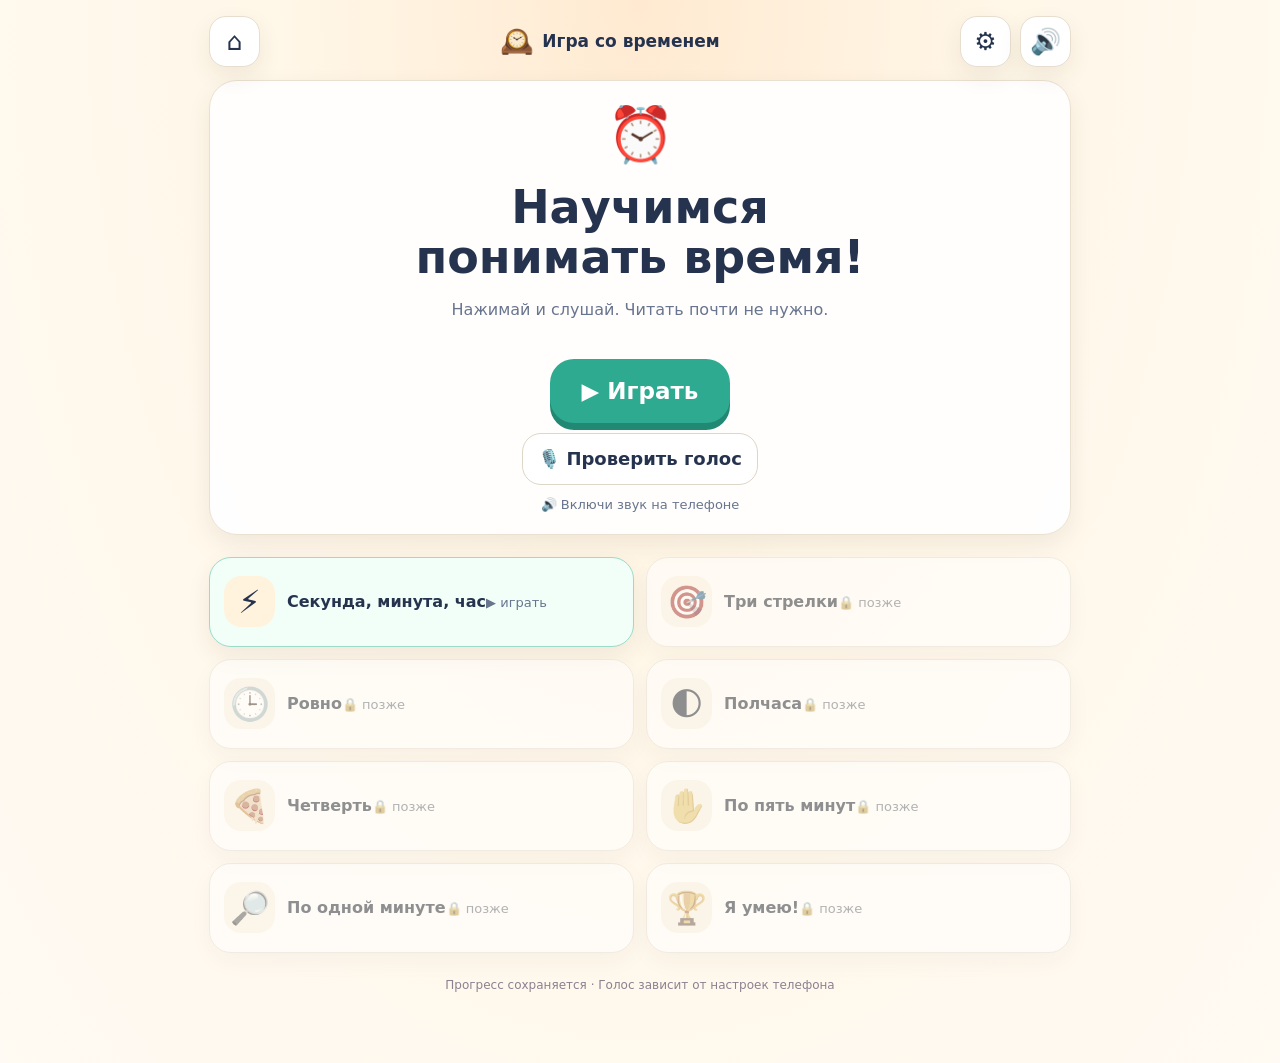
==== commit 03513905: "Replace Steam profile preview page with kids' clock learning game" ====
--- a/steam-profile-preview/index.html
+++ b/steam-profile-preview/index.html
@@ -1,419 +1,155 @@
-<!doctype html><html lang="ru"><head><meta charset="utf-8"><meta name="viewport" content="width=device-width,initial-scale=1"><meta name="color-scheme" content="dark"><title>KentRAP — примерка настоящих Steam-фонов</title><style>
-:root{font-family:system-ui,-apple-system,Segoe UI,Arial,sans-serif;background:#090e16;color:#e7edf5;color-scheme:dark}*{box-sizing:border-box}body{margin:0}
-header{padding:14px 16px;background:#151f2c;border-bottom:1px solid #344254}h1{font-size:17px;margin:0 0 5px}p{font-size:12px;color:#c3d0df;margin:0}
-nav{padding:11px 16px;background:#121b27;display:flex;gap:7px;align-items:center;flex-wrap:wrap}
-button,.shop{background:#28394c;border:1px solid #51677f;border-radius:7px;color:#e8eef8;font:inherit;font-size:12px;padding:9px 11px;cursor:pointer;text-decoration:none}
-button.active{background:#7b3440;border-color:#d76673}button:focus-visible,a:focus-visible{outline:2px solid #ef737b;outline-offset:2px}
-#status{font-size:12px;color:#b2c6d6}#spacer{flex:1}
-#view{overflow:auto;background:#08090c;scrollbar-color:#6b7786 #111822}
-#sizer{position:relative;margin:auto}#stage{width:1920px;height:1080px;transform-origin:top left}
-#steam{width:1920px;height:1080px;display:block;border:0;background:#08090c}
-aside{font-size:12px;color:#aebed2;padding:9px 16px;line-height:1.5;background:#0e1724}aside b{color:#f0c0c4}
-@media(max-width:720px){nav{padding:10px;gap:5px}button,.shop{font-size:11px;padding:8px}h1{font-size:15px}}
-
-/* Minimal current-candidate bar; all reviewed backgrounds live in a collapsible archive. */
-nav{gap:10px;padding:12px 16px}
-#switchbox,#backgroundbox{display:flex;align-items:center;gap:7px;flex-wrap:wrap}
-.group-label{color:#adbccd;font-size:11px;font-weight:650;margin-right:2px}
-.art-pick.active{background:#6d2837;border-color:#c75b69;color:#fff}
-#legacy{position:relative;max-width:100%}
-#legacy>summary{font:inherit;font-size:12px;padding:9px 11px;cursor:pointer;color:#d0deea;border:1px solid #53677c;background:#26384b;border-radius:7px}
-#legacy[open]{position:relative;padding:0 0 8px;width:min(100%,680px);border:1px solid #42536a;background:#111d2a;border-radius:8px}
-#legacy[open]>summary{border:none;border-radius:7px 7px 0 0;background:#26384b}
-.archive-tools{padding:10px;display:flex;gap:8px;align-items:center;flex-wrap:wrap}
-.archive-tools input{border:1px solid #52667d;background:#0b141f;color:#e7edf5;border-radius:6px;padding:9px;flex:1;min-width:190px;font:inherit;font-size:12px}
-#old-total{font-size:11px;color:#aebfd0}
-.archive-grid{padding:0 10px 7px;display:grid;grid-template-columns:repeat(auto-fill,minmax(145px,1fr));gap:5px;max-height:290px;overflow:auto;scrollbar-color:#556b81 #0c141f}
-.archive-grid .archived{padding:7px 9px;min-height:38px;text-align:left;white-space:normal;line-height:1.2;font-size:11px;background:#1b2a3a;border-color:#344659}
-.archive-grid .archived.active{background:#6e2b3b;border-color:#d46572}
-.archive-empty{padding:0 12px 12px}
-#status{font-size:11px}
-@media(max-width:720px){nav{gap:7px;padding:9px}#switchbox,#backgroundbox{width:100%}.art-pick{font-size:12px}#legacy[open]{width:100%}}
-
-
-/* One showcase with compact ten-game selector. */
-#art-select{max-width:min(390px,calc(100vw - 135px));width:260px;padding:9px 12px;background:#1e2c3d;border:1px solid #51677f;border-radius:7px;color:#f2f4f8;font:inherit;font-size:12px}
-#art-prev,#art-next{font-size:17px;line-height:1;padding:6px 13px;min-height:35px}
-.sample-count{font-size:11px;color:#aebed2}
-@media(max-width:720px){#switchbox{gap:5px}#art-select{flex:1;min-width:120px;width:auto}#switchbox .group-label{width:100%}.sample-count{display:none}}
-
-#sifu-b-choices{padding:12px 16px;background:#121d2a;border-bottom:1px solid #425469}
-#sifu-b-choices[hidden]{display:none!important}
-#sifu-b-choices strong{color:#fff;font-size:14px}
-#sifu-b-choices .sub{font-size:11px;color:#afc1d5}
-#sifu-b-row{display:flex;gap:8px;overflow-x:auto;padding:10px 0;scrollbar-color:#7a8795 #17212b}
-.sifu-b-choice{flex:0 0 143px;border:1px solid #44566a;border-radius:7px;background:#1a2b3b;color:#f0f4fa;text-align:left;padding:6px;cursor:pointer}
-.sifu-b-choice.active{border-color:#e5a69b;background:#48373e}
-.sifu-b-choice img{width:100%;height:108px;display:block;object-fit:contain;background:#10141c}
-.sifu-b-choice b{display:block;font-size:11px;margin:5px 0 3px}.sifu-b-choice small{font-size:10px;color:#afc2d4}
-.sifu-b-info{display:flex;gap:12px;align-items:center;flex-wrap:wrap;color:#b7c8db;font-size:12px}
-#sifu-b-note{flex:1;min-width:210px}#sifu-b-source{color:#f6c9b5}
-#sifu-b-display-note{padding:6px 9px;color:#c4dbd3;font-size:11px;background:#203533;border:1px solid #476359;border-radius:5px;white-space:nowrap}
-#sifu8-motion-panel{margin:10px 0;padding:12px 13px;border:1px solid #985e66;background:#231e28;border-radius:8px}
-#sifu8-motion-panel[hidden]{display:none!important}
-#sifu8-motion-panel>strong{display:block;color:#ffd2c9;font-size:13px;margin-bottom:8px}
-#sifu8-motion-modes{display:flex;flex-wrap:wrap;gap:7px;align-items:center}
-#sifu8-motion-modes button{padding:9px 11px;background:#302e3d;border:1px solid #84606c}
-#sifu8-motion-modes button.active{border-color:#ea9091;background:#74343f}
-#sifu8-motion-status{display:block;color:#b3dfc6;font-size:11px;margin-top:8px}
-#sifu8-motion-panel p{margin-top:7px;font-size:11px;color:#b9c6d0}
-.sifu-final-controls{display:flex;align-items:center;gap:8px;flex-wrap:wrap;padding-top:10px}
-.sifu-final-controls button{background:#34404c;border:1px solid #748393;border-radius:6px;padding:5px 11px;color:#fff;cursor:pointer}
-#sifu-final-current{font-size:12px;color:#e5c8c0;font-weight:600}
-#sifu-final-filter{margin-left:auto!important;background:#283646}
-.sifu-b-choice[data-favourite="true"]{border-color:#ae7d6d}.sifu-b-choice[data-new="true"]{border-color:#557b83}.sifu-b-choice[data-new="true"] b{color:#d6f0e5}
-.sifu-b-choice[hidden]{display:none!important}
-.sifu-b-choice[aria-pressed="true"]{border-color:#f3b8a8}
-@media(max-width:720px){#sifu-final-filter{margin-left:0!important}}
-
-#sifu-b-old{border:1px solid #5c6e7f;background:#2c3a4b;color:#f2e5e3;border-radius:5px;padding:7px;font-size:11px;cursor:pointer}
-#sifu-b-error{color:#f4b5ac}
-@media(max-width:720px){#sifu-b-choices{padding:9px}.sifu-b-choice{flex-basis:125px}.sifu-b-choice img{height:80px}}
-
-#sifu-layout-controls{display:flex;flex-wrap:wrap;gap:8px;align-items:center;margin:12px 0;padding:10px;background:#192a39;border:1px solid #526d80;border-radius:8px}
-#sifu-layout-controls button.active{background:#81383d;border-color:#d88e8a}
-#sifu-layout-hint{color:#d5c6c4;font-size:11px}
-#sifu-b-choices.workshop-mode #sifu-b-row,#sifu-b-choices.workshop-mode .sifu-final-controls,#sifu-b-choices.workshop-mode #sifu-b-old,#sifu-b-choices.workshop-mode #sifu8-motion-panel{display:none!important}
-#sifu-b-choices.workshop-mode #sifu-b-source{display:none}
-@media(max-width:720px){#sifu-layout-controls button{flex:1}}
-</style></head><body>
-<header><h1>KentRAP · примерка постеров Sifu <span id="sifu-release" style="display:inline-block;margin-left:9px;padding:2px 7px;border:1px solid #ba8078;color:#ffd0c1;background:#45272d;border-radius:4px;font-size:11px;vertical-align:middle">C-10 · новая трилогия</span></h1><p>Реальные работы Sifu · формат Artwork Showcase B · настоящий SS_Landscape · оригинальный аватар.</p></header>
-<nav aria-label="Настройки примерки">
-<div id="switchbox"><label for="art-select" class="group-label">Игра на витрине</label><button id="art-prev" title="Предыдущая игра" aria-label="Предыдущая игра">‹</button><select id="art-select" aria-label="Пять адаптированных игровых иллюстраций"><option value="sifu">1. Sifu — чёрный и красный</option><option value="hogwarts">2. Hogwarts Legacy — холодная готика</option><option value="batman">3. Batman: Arkham Knight — нуар</option><option value="ori">4. Ori and the Will of the Wisps — приглушённое сияние</option><option value="mirrors">5. Mirror's Edge Catalyst — белый и красный</option></select><button id="art-next" title="Следующая игра" aria-label="Следующая игра">›</button><span class="sample-count">5 обработанных</span></div>
-<a class="shop" href="#sifu-b-choices" style="border-color:#aa8e83;background:#483537;color:#ffe4d8">Sifu · 3 финальных арта ↓</a>
-<div id="backgroundbox"><span class="group-label">Фон</span><button class="candidate active" data-url="https://shared.akamai.steamstatic.com/community_assets/images/items/2351090/760ea4f91a440c95dbeff68dc4c845cdcbb06d31.jpg" data-link="https://store.steampowered.com/points/shop/c/backgrounds/cluster/1/reward/219776" data-video="https://cdn.cloudflare.steamstatic.com/steamcommunity/public/images/items/2351090/75435e9cbc718b2edeec23c1b008f81a2dca013e.webm" title="SS_Landscape — оригинальная анимация">★ SS_Landscape</button><button class="candidate" data-url="https://shared.akamai.steamstatic.com/community_assets/images/items/1845910/03ce78e187d50b99679391b1a0f6e6a9d594e57d.jpg" data-link="https://store.steampowered.com/points/shop/c/backgrounds/reward/335165" data-video="https://cdn.cloudflare.steamstatic.com/steamcommunity/public/images/items/1845910/15426fcaa61d75b8ba92711795bd51bfee7c6b11.webm">Isle of The Gods</button><button class="candidate" data-url="https://shared.akamai.steamstatic.com/community_assets/images/items/2118370/c8d6fb78b5dff3939758f6c590176572afe60f88.jpg" data-link="https://store.steampowered.com/points/shop/c/backgrounds/reward/222790" data-video="https://cdn.cloudflare.steamstatic.com/steamcommunity/public/images/items/2118370/ce3c0ab4139dfb57bb06b09d0f1ff60400801bb4.webm">Oko Background</button></div>
-<details id="legacy"><summary>Просмотренные фоны (54)</summary><div class="archive-tools"><input id="filter-old" type="search" autocomplete="off" placeholder="Найти старый фон…" aria-label="Поиск просмотренного фона"><span id="old-total">54 варианта</span></div><div class="archive-grid" id="archive-grid"><button class="candidate archived" data-url="https://shared.akamai.steamstatic.com/community_assets/images/items/2531310/adb8bdb64f758539e927fba9566c5433de5da877.jpg" data-link="https://store.steampowered.com/points/shop/c/backgrounds/reward/374213" title="Просмотрен · Остров (The Island)">Остров (The Island)</button><button class="candidate archived" data-url="https://steamcommunity.com/economy/profilebackground/items/1771300/abe93ea9779d1879fe188f667bb08187052db3d4.jpg" data-link="https://store.steampowered.com/points/shop/reward/361255" title="Просмотрен · KCDII Forest">KCDII Forest</button><button class="candidate archived" data-url="https://steamcommunity.com/economy/profilebackground/items/1771300/24ececda7a6645bd23179a0fe08441d35b2547e8.jpg" data-link="https://store.steampowered.com/points/shop/reward/361256" title="Просмотрен · KCDII Trosky Forest">KCDII Trosky Forest</button><button class="candidate archived" data-url="https://steamcommunity.com/economy/profilebackground/items/2727210/c137654994bd09e0e64d7d0909473c90bd271a4e.jpg" data-link="https://store.steampowered.com/points/shop/reward/351689" title="Просмотрен · Deathless_Dark Forest">Deathless_Dark Forest</button><button class="candidate archived" data-url="https://cdn.cloudflare.steamstatic.com/steamcommunity/public/images/items/1466640/9fe56a4d9810790547535edfd1bad1c01a0840dd.jpg" data-link="https://store.steampowered.com/points/shop/reward/165465" title="Просмотрен · Campfire">Campfire</button><button class="candidate archived" data-url="https://cdn.cloudflare.steamstatic.com/steamcommunity/public/images/items/2727210/052bd4f5e22ef7220bd3cd0a1addd985292c7628.jpg" data-link="https://store.steampowered.com/points/shop/reward/351693" title="Просмотрен · Deathless_Lake">Deathless_Lake</button><button class="candidate archived" data-url="https://shared.fastly.steamstatic.com/community_assets/images/items/661790/23fcbbe132bef47d7bde2467194c73fb8a95a386.jpg" data-link="https://store.steampowered.com/points/shop/reward/93049" title="Уже просмотрен · Owl in forest">Owl in forest</button><button class="candidate archived" data-url="https://shared.akamai.steamstatic.com/community_assets/images/items/2186680/262e5dd28db6d0655f7823b57867c0124b4b2485.jpg" data-link="https://store.steampowered.com/points/shop/c/backgrounds/reward/256124" title="Уже просмотрен · The Gates">The Gates</button><button class="candidate archived" data-url="https://steamcdn-a.akamaihd.net/steamcommunity/public/images/items/445430/1d314c8ec6ccf7cc054e852e4fd8d855811fefb3.jpg" data-link="https://store.steampowered.com/points/shop/reward/53534" title="Уже просмотрен · A dark alley">A dark alley</button><button class="candidate archived" data-url="https://shared.fastly.steamstatic.com/community_assets/images/items/1270010/2a99179d459f86e621ec482e6023d440abcf9a90.jpg" data-link="https://store.steampowered.com/points/shop/reward/260378" title="Уже просмотрен · A dark foggy forest">A dark foggy forest</button><button class="candidate archived" data-url="https://shared.akamai.steamstatic.com/community_assets/images/items/1845910/9c1017a79d4312f3717ccba6cb38ac02db778717.jpg" data-link="https://store.steampowered.com/points/shop/c/backgrounds/reward/335159" title="Уже просмотрен · Arlathan Forest">Arlathan Forest</button><button class="candidate archived" data-url="https://shared.akamai.steamstatic.com/community_assets/images/items/1012790/b680d7ce5eecfe08962ffbbc9c354a81cf25798a.jpg" data-link="https://store.steampowered.com/points/shop/c/backgrounds/reward/244361" title="Уже просмотрен · Ashen Hush">Ashen Hush</button><button class="candidate archived" data-url="https://community.akamai.steamstatic.com/economy/profilebackground/items/1011590/cf638c50d735ec93f9d554a665aee84bca7880b8.jpg" data-link="https://store.steampowered.com/points/shop/reward/378681" title="Уже просмотрен · Birch Forest">Birch Forest</button><button class="candidate archived" data-url="https://shared.akamai.steamstatic.com/community_assets/images/items/1263950/da538bac62ee5e233cd82bb75b0d3c47ba0cdc03.jpg" data-link="https://store.steampowered.com/points/shop/c/backgrounds/reward/78810" title="Уже просмотрен · Black Hole">Black Hole</button><button class="candidate archived" data-url="https://community.akamai.steamstatic.com/economy/profilebackground/items/594570/e21b1dea601bdfe7968eeb5ce267aa802860c300.jpg" data-link="https://store.steampowered.com/points/shop/reward/73217" title="Уже просмотрен · Blackflood">Blackflood</button><button class="candidate archived" data-url="https://shared.akamai.steamstatic.com/community_assets/images/items/384960/f54bc45c7eedbd9c1d524e514e76db7441c20a81.jpg" data-link="https://store.steampowered.com/points/shop/c/backgrounds/reward/113355" title="Уже просмотрен · Blackout">Blackout</button><button class="candidate archived" data-url="https://shared.akamai.steamstatic.com/community_assets/images/items/2052990/30e3bd2f3dccaa94274fae4f12b4b5f6f8036c19.jpg" data-link="https://store.steampowered.com/points/shop/c/backgrounds/reward/311298" title="Уже просмотрен · Blizzard">Blizzard</button><button class="candidate archived" data-url="https://steamcdn-a.akamaihd.net/steamcommunity/public/images/items/1196590/fd16c961b995c02ea655f0f415cf316f28747ef6.jpg" data-link="https://store.steampowered.com/points/shop/reward/115083" title="Уже просмотрен · Castle Dimitrescu">Castle Dimitrescu</button><button class="candidate archived" data-url="https://shared.fastly.steamstatic.com/community_assets/images/items/1178230/0e7fb996fa7051363e5f993ff7b384dcb61228bf.jpg" data-link="https://store.steampowered.com/points/shop/reward/141096" title="Уже просмотрен · Cemetery">Cemetery</button><button class="candidate archived" data-url="https://shared.fastly.steamstatic.com/community_assets/images/items/661790/b81e253b48c29fc818e21378b70f02e1a9096d70.jpg" data-link="https://store.steampowered.com/points/shop/reward/93051" title="Уже просмотрен · Cold forest">Cold forest</button><button class="candidate archived" data-url="https://shared.akamai.steamstatic.com/community_assets/images/items/870780/0e3de4615f8e798008e5652869976a640c19d9c6.jpg" data-link="https://store.steampowered.com/points/shop/c/backgrounds/reward/100070" title="Уже просмотрен · Control Point">Control Point</button><button class="candidate archived" data-url="https://shared.akamai.steamstatic.com/community_assets/images/items/252490/c80aebb3d40075b473d1214178317238744503f7.jpg" data-link="https://store.steampowered.com/points/shop/c/backgrounds/reward/170406" title="Уже просмотрен · Dome Landscape">Dome Landscape</button><button class="candidate archived" data-url="https://community.akamai.steamstatic.com/economy/profilebackground/items/552500/c1517db255d2c96f3ebf704c383db22355d1c9ed.jpg" data-link="https://store.steampowered.com/points/shop/reward/102085" title="Уже просмотрен · Elven Ruins">Elven Ruins</button><button class="candidate archived" data-url="https://shared.akamai.steamstatic.com/community_assets/images/items/1119980/566925483e4bfee2dbd58c2e339f93c663321a00.jpg" data-link="https://store.steampowered.com/points/shop/reward/170134" title="Уже просмотрен · Elysium Park (The Forest)">Elysium Park (The Forest)</button><button class="candidate archived" data-url="https://shared.akamai.steamstatic.com/community_assets/images/items/1127700/94fb8bcba0a1e1d5cdc58e63eef105c808fb6957.jpg" data-link="https://store.steampowered.com/points/shop/c/backgrounds/reward/286504" title="Уже просмотрен · Epiphyllums">Epiphyllums</button><button class="candidate archived" data-url="https://shared.akamai.steamstatic.com/community_assets/images/items/2420110/dd143d08d3714a3c2eb142c04b6150061c5420f7.jpg" data-link="https://store.steampowered.com/points/shop/c/backgrounds/reward/285114" title="Уже просмотрен · Focus (Animated) · 2 000">Focus (Animated) · 2 000</button><button class="candidate archived" data-url="https://shared.fastly.steamstatic.com/community_assets/images/items/607440/e766b260ff28b5d306a4d5805033798e4e5ac2f3.jpg" data-link="https://store.steampowered.com/points/shop/reward/57428" title="Уже просмотрен · Fog">Fog</button><button class="candidate archived" data-url="https://shared.akamai.steamstatic.com/community_assets/images/items/252490/adac140ef769d485021181bc8e14c70a04c8a4c8.jpg" data-link="https://store.steampowered.com/points/shop/c/backgrounds/reward/170422" title="Уже просмотрен · Forest Night">Forest Night</button><button class="candidate archived" data-url="https://shared.fastly.steamstatic.com/community_assets/images/items/27000/3bb353f820257eca5081085a327e7541d55cf524.jpg" data-link="https://store.steampowered.com/points/shop/reward/1428" title="Уже просмотрен · Forest White">Forest White</button><button class="candidate archived" data-url="https://shared.akamai.steamstatic.com/community_assets/images/items/1012790/754935e53f866f73b3b6d429bd45752134914eb0.jpg" data-link="https://store.steampowered.com/points/shop/c/backgrounds/reward/244358" title="Уже просмотрен · Forgotten River">Forgotten River</button><button class="candidate archived" data-url="https://steamcdn-a.akamaihd.net/steamcommunity/public/images/items/460920/a8203b654c42a802d33c689322046698d02d1e5b.jpg" data-link="https://store.steampowered.com/points/shop/reward/36707" title="Уже просмотрен · Frozen Trees">Frozen Trees</button><button class="candidate archived" data-url="https://shared.akamai.steamstatic.com/community_assets/images/items/1323470/269a0d957aedd185cb26b4ffc25346df83d71971.jpg" data-link="https://store.steampowered.com/points/shop/c/backgrounds/reward/169424" title="Уже просмотрен · Getsu Clan Estate">Getsu Clan Estate</button><button class="candidate archived" data-url="https://shared.akamai.steamstatic.com/community_assets/images/items/1232580/e74e8681893ceef2a9ca9b742bcdd0fb7b881b73.jpg" data-link="https://store.steampowered.com/points/shop/c/backgrounds/reward/313798" title="Уже просмотрен · Ghost mushrooms">Ghost mushrooms</button><button class="candidate archived" data-url="https://shared.fastly.steamstatic.com/community_assets/images/items/872680/6b714e947052471b476d849311f3dbeef3812e6b.jpg" data-link="https://store.steampowered.com/points/shop/reward/71863" title="Уже просмотрен · Haunted Forest">Haunted Forest</button><button class="candidate archived" data-url="https://community.akamai.steamstatic.com/economy/profilebackground/items/435100/d87818f8991c9e6a0fe81b7f3ec5f8999d01db3f.jpg" data-link="https://store.steampowered.com/points/shop/reward/37930" title="Уже просмотрен · Hospice">Hospice</button><button class="candidate archived" data-url="https://shared.fastly.steamstatic.com/community_assets/images/items/632070/81507feffa53880cd583933d0819151991c97f17.jpg" data-link="https://store.steampowered.com/points/shop/reward/75727" title="Уже просмотрен · Ice lake">Ice lake</button><button class="candidate archived" data-url="https://shared.akamai.steamstatic.com/community_assets/images/items/1263950/86583104933b306d609eaa899433f76a4c139119.jpg" data-link="https://store.steampowered.com/points/shop/c/backgrounds/reward/80045" title="Уже просмотрен · Ink · 2 000">Ink · 2 000</button><button class="candidate archived" data-url="https://shared.akamai.steamstatic.com/community_assets/images/items/3225420/4d47b26d86b9a88af30126400ee082e0aa26577a.jpg" data-link="https://store.steampowered.com/points/shop/c/backgrounds/reward/419546" title="Уже просмотрен · Night Drive">Night Drive</button><button class="candidate archived" data-url="https://shared.akamai.steamstatic.com/community_assets/images/items/628750/b3f234f4f91dca388dc38e4f6405bca8ff3efdef.jpg" data-link="https://store.steampowered.com/points/shop/c/backgrounds/reward/103766" title="Уже просмотрен · Noise · 2 000">Noise · 2 000</button><button class="candidate archived" data-url="https://shared.akamai.steamstatic.com/community_assets/images/items/1098340/e7f0f200a7dc0b68f99b374357c88b5f7f10696e.jpg" data-link="https://store.steampowered.com/points/shop/c/backgrounds/reward/105852" title="Уже просмотрен · Rain">Rain</button><button class="candidate archived" data-url="https://shared.akamai.steamstatic.com/community_assets/images/items/628750/d51e25826bb4c9beed39d2e210a75edd0233e6c6.jpg" data-link="https://store.steampowered.com/points/shop/c/backgrounds/reward/103774" title="Уже просмотрен · Range · 2 000">Range · 2 000</button><button class="candidate archived" data-url="https://steamcdn-a.akamaihd.net/steamcommunity/public/images/items/263280/7667deb1569a99c2e33dec3aad416d1805cb2dd2.jpg" data-link="https://store.steampowered.com/points/shop/reward/50325" title="Уже просмотрен · Spintires Background #6">Spintires Background #6</button><button class="candidate archived" data-url="https://shared.akamai.steamstatic.com/community_assets/images/items/870780/5b6f987e3e0744642ba65078b7100fb34be2b461.jpg" data-link="https://store.steampowered.com/points/shop/c/backgrounds/reward/100074" title="Уже просмотрен · Spiral">Spiral</button><button class="candidate archived" data-url="https://shared.akamai.steamstatic.com/community_assets/images/items/2196160/96e887999849069ba0ba83c56ba78c24b862c43b.jpg" data-link="https://store.steampowered.com/points/shop/c/backgrounds/reward/190991" title="Уже просмотрен · Spooky Mascots Noir">Spooky Mascots Noir</button><button class="candidate archived" data-url="https://shared.akamai.steamstatic.com/community_assets/images/items/2351080/d28e5396271721c132f2c3fe6d7a561d37d2b8bf.jpg" data-link="https://store.steampowered.com/points/shop/c/backgrounds/reward/218266" title="Уже просмотрен · Starry Sky">Starry Sky</button><button class="candidate archived" data-url="https://shared.akamai.steamstatic.com/community_assets/images/items/1232580/5622d051810d18d3dbf991bed356836cd6c3c3d6.jpg" data-link="https://store.steampowered.com/points/shop/c/backgrounds/reward/313792" title="Уже просмотрен · Swamp">Swamp</button><button class="candidate archived" data-url="https://steamcdn-a.akamaihd.net/steamcommunity/public/images/items/280160/198b92abfaae14144fdc924eb4ca432a3499bbd8.jpg" data-link="https://store.steampowered.com/points/shop/reward/59270" title="Уже просмотрен · The Shaded Woods">The Shaded Woods</button><button class="candidate archived" data-url="https://shared.akamai.steamstatic.com/community_assets/images/items/2186680/f9c45dd56aa8ecbf18f75f539dc9ecf7fb7c5784.jpg" data-link="https://store.steampowered.com/points/shop/c/backgrounds/reward/256123" title="Уже просмотрен · The Tomb">The Tomb</button><button class="candidate archived" data-url="https://shared.akamai.steamstatic.com/community_assets/images/items/2351080/4dc319b257b1a2e4f388785c82dde2b54ea054c3.jpg" data-link="https://store.steampowered.com/points/shop/c/backgrounds/reward/218267" title="Уже просмотрен · Through the Clouds">Through the Clouds</button><button class="candidate archived" data-url="https://community.akamai.steamstatic.com/economy/profilebackground/items/359940/38501ffcc231fb7a519c6d7a531cada4edcc42ed.jpg" data-link="https://store.steampowered.com/points/shop/reward/19738" title="Уже просмотрен · Twilight Forest">Twilight Forest</button><button class="candidate archived" data-url="https://shared.akamai.steamstatic.com/community_assets/images/items/1003360/8bffa9a4af380979059192f93d2229efddb15e1c.jpg" data-link="https://store.steampowered.com/points/shop/c/backgrounds/reward/242610" title="Уже просмотрен · Winter Bus Stop">Winter Bus Stop</button><button class="candidate archived" data-url="https://shared.fastly.steamstatic.com/community_assets/images/items/911510/defa3062842646926c9411d000c2ba4aac5e9132.jpg" data-link="https://store.steampowered.com/points/shop/reward/115651" title="Уже просмотрен · Winter forest">Winter forest</button><button class="candidate archived" data-url="https://shared.fastly.steamstatic.com/community_assets/images/items/1785120/2a9bee5460ae3b01086f4386824e1e0380720b0d.jpg" data-link="https://store.steampowered.com/points/shop/reward/202805" title="Уже просмотрен · Woodcamp">Woodcamp</button><button class="candidate archived" data-url="https://shared.fastly.steamstatic.com/community_assets/images/items/420740/4c4e68a1673a05ef97704ffa7ae68da3c743eeb0.jpg" data-link="https://store.steampowered.com/points/shop/reward/66996" title="Уже просмотрен · Woods">Woods</button></div><p class="archive-empty" id="archive-empty" hidden>Ничего не найдено</p></details>
-<span id="spacer"></span><button id="showcaseMotion" type="button" aria-pressed="true" title="Остановить или запустить движение Sifu">⏸ Видеовитрина Sifu</button><button id="motion" type="button" aria-pressed="true">⏸ Пауза анимации</button><button id="fit" class="active">Уместить экран</button><button id="forty">40%</button><button id="hundred">100%</button><a id="shop" class="shop" href="https://store.steampowered.com/points/shop/c/backgrounds/cluster/1/reward/219776" target="_blank" rel="noopener noreferrer">В магазин очков ↗</a><span id="status">Загрузка…</span>
-</nav>
-<section id="sifu-b-choices" class="workshop-mode" aria-label="Подбор вертикальных работ Sifu"><div style="display:flex;justify-content:space-between;gap:12px;flex-wrap:wrap"><div><strong>Sifu · новая горизонтальная трилогия</strong><div class="sub">ПУТЬ → БОЙ → ЦЕНА · три горизонтальных кадра на фоне SS_Landscape</div></div><button id="sifu-b-old">Посмотреть старое видео (резерв)</button></div><div id="sifu-layout-controls"><button id="sifu-layout-workshop" type="button" class="active">3 арта · мастерская</button><button id="sifu-layout-single" type="button">Один арт</button><span id="sifu-layout-hint">Примерка: 3 ряда × 5 элементов</span></div><div class="sifu-final-controls"><button id="sifu-final-back" type="button" aria-label="Предыдущий кандидат">‹</button><span id="sifu-final-current" aria-live="polite">Финальная тройка · 3 варианта</span><button id="sifu-final-forward" type="button" aria-label="Следующий кандидат">›</button><button id="sifu-final-faves" type="button">★ Финальная тройка</button><button id="sifu-final-new" type="button">Новые 3 арта</button><button id="sifu-final-filter" type="button" aria-pressed="false">Все предыдущие ↗</button></div><div id="sifu-b-row"></div>
-<div id="sifu8-motion-panel" hidden aria-label="Анимационная проба Sifu номер 8">
- <strong>№8 · проверка более естественной атмосферы</strong>
- <div id="sifu8-motion-modes">
-  <button id="sifu8-motion-static" type="button">Статика</button>
-  <button id="sifu8-motion-ambient" type="button">▶ Мягкий свет</button>
-  <button id="sifu8-motion-light" type="button">▶ Свет чуть заметнее</button>
- </div>
- <span id="sifu8-motion-status" aria-live="polite">Загрузка анимации…</span>
- <p>Искусственные капли и полосы дождя убраны. Теперь меняется <b>только освещение оригинального арта</b> — без движения и искажения бойца. Это атмосферная проба, ещё не полноценная анимация человека. <a href="./assets/sifu-08-ambient.svg?v=C7-fixed-mask" target="_blank" rel="noopener" style="color:#ffd7c7">Открыть движущуюся картинку отдельно ↗</a></p>
-</div><div class="sifu-b-info"><span id="sifu-b-note"></span><span id="sifu-b-display-note" aria-label="Режим просмотра">Цельный постер · ширина 506 px</span><a id="sifu-b-source" rel="noopener noreferrer" target="_blank">Оригинал ↗</a><span id="sifu-b-error" aria-live="polite"></span></div><p style="margin-top:6px">Три выбранных новых постера для сравнения с фоном SS_Landscape. Предыдущие работы остались в архиве. Изображения загружены во временное внешнее хранилище для примерки и могут перестать открываться после истечения ссылок; перед окончательным выбором перенесём файлы в постоянное хранилище.</p></section>
-<div id="view"><div id="sizer"><div id="stage"><iframe id="steam" title="Снимок профиля KentRAP" allow="autoplay"></iframe></div></div></div>
-<aside><b>C-7 · Sifu №8: исправлено отсутствие движения.</b> Новые работы №9–14: Doaly (вариант), юбилейный Sloclap, Secret Level, портрет двух поколений, кинопостер и пожилой мастер. Твои фавориты №2, №3 и №8 сохранены. №8 выбран временно. В C-6 была ошибка альфа-маски: всё анимированное освещение делалось полностью прозрачным. Исправлена математика маски, усилена различимость мягкого света, добавлено естественное перемещение источника света и принудительное обновление файлов для браузера. Никакого искусственного дождя. Сам боец пока не анимирован; это только проверка живой атмосферы. <a href="./sifu-artworks.html" style="color:#eec7ae">Предыдущая подборка</a>.</aside>
+<!doctype html>
+<html lang="ru"><head><meta charset="utf-8"><meta name="viewport" content="width=device-width,initial-scale=1,viewport-fit=cover"><meta name="theme-color" content="#fff7e8"><title>Учимся понимать время 🕒</title>
+<style>
+:root{--ink:#26334f;--soft:#68758e;--paper:#fffaf0;--card:#fff;--blue:#2e82d9;--pink:#ed5b89;--yellow:#eba724;--mint:#35b89a;--border:#e9e0d0;--shadow:0 9px 23px rgba(67,55,30,.08)}
+*{box-sizing:border-box}html,body{margin:0;min-height:100%;background:radial-gradient(ellipse at 50% 0,#ffead1 0,#fff7e8 40%,#fffaf3 100%);color:var(--ink);font-family:system-ui,-apple-system,'Segoe UI',sans-serif;-webkit-tap-highlight-color:transparent}button{font:inherit;color:inherit;cursor:pointer;touch-action:manipulation}button:focus-visible{outline:4px solid #74c9ff;outline-offset:2px}main{max-width:890px;margin:0 auto;padding:12px 14px 46px;min-height:100vh}header{display:flex;align-items:center;justify-content:space-between;gap:8px;min-height:58px}.brand{display:flex;align-items:center;gap:8px;font-size:17px;font-weight:800}.brand-emoji{font-size:27px}.iconbtn{width:51px;height:51px;border:1px solid #e7decf;border-radius:17px;background:white;box-shadow:var(--shadow);font-size:25px;display:grid;place-items:center}.row{display:flex;gap:9px;align-items:center}.panel{background:rgba(255,255,255,.93);border:1px solid var(--border);border-radius:28px;padding:22px;box-shadow:var(--shadow)}.center{text-align:center}.hero{margin-top:10px;text-align:center}.hero h1{font-size:clamp(30px,7vw,46px);line-height:1.1;margin:14px 0 10px}.bigemoji{font-size:54px;line-height:1.2}.sub{color:var(--soft);font-size:16px;line-height:1.35}.startbtn{margin-top:22px;min-width:180px;border:0;border-radius:24px;background:#2eaa90;color:white;box-shadow:0 7px 0 #218873;font-size:23px;font-weight:900;padding:15px 25px;min-height:64px}.startbtn:active{transform:translateY(4px);box-shadow:0 3px 0 #218873}.subtle{margin-top:12px;font-size:13px;color:var(--soft)}.list{display:grid;grid-template-columns:repeat(2,minmax(0,1fr));gap:12px;margin-top:22px}.lessonCard{display:flex;align-items:center;gap:12px;text-align:left;border:1px solid var(--border);border-radius:22px;background:#fff;padding:14px;min-height:90px;box-shadow:var(--shadow)}.lessonCard[disabled]{opacity:.53;filter:grayscale(.5)}.lessonCard.available{border-color:#9bdbc8;background:#f2fff9}.lessonIcon{display:grid;place-items:center;font-size:32px;width:51px;height:51px;background:#fff3dd;border-radius:17px;flex-shrink:0}.lessonTitle{font-size:16px;line-height:1.25;font-weight:900}.lessonInfo{font-size:13px;color:var(--soft);margin-top:4px}.progressLabel{font-weight:700;color:var(--soft);font-size:14px}.bar{display:flex;gap:5px;justify-content:center;margin:15px 0 18px}.pip{height:9px;min-width:24px;flex:1;max-width:51px;border-radius:20px;background:#e9e6e0}.pip.current{background:#efb957}.pip.done{background:#45bc9e}.lessonHead{display:flex;align-items:center;justify-content:space-between;margin:12px 0}.lessonHead h1{font-size:clamp(25px,5.5vw,34px);margin:0}.stage{display:flex;flex-direction:column;align-items:center;gap:10px}.spoken{font-size:20px;line-height:1.42;max-width:590px;text-align:center;font-weight:700;min-height:36px;margin:3px auto}.tinyLabel{color:var(--soft);font-size:13px;text-align:center}.clockDemo{margin:auto;display:flex;align-items:center;justify-content:center;gap:13px;flex-wrap:wrap;padding:7px 0}.clockDemo .clock{width:min(64vw,255px)}.clockDemo.two .clock{width:min(40vw,205px)}.clock{display:block;max-width:100%;height:auto;aspect-ratio:1}.choices{display:grid;grid-template-columns:repeat(3,minmax(0,1fr));gap:12px;width:100%;margin:12px auto 0}.choice{border:2px solid #e6e1d8;border-radius:23px;background:white;display:flex;flex-direction:column;align-items:center;justify-content:center;gap:8px;min-width:0;min-height:160px;padding:10px 5px;box-shadow:0 6px 0 #f0e8dc;position:relative;overflow:hidden}.choice:active{transform:translateY(3px);box-shadow:0 3px 0 #f0e8dc}.choice .clock{width:100%;max-width:195px}.choice.correct{border:4px solid #31b889;background:#e7fff5;box-shadow:0 6px 0 #ace8d0}.choice.wrong{border:4px solid #ed7794;background:#fff0f4;box-shadow:0 6px 0 #ffc0ce}.choice:disabled{opacity:1;cursor:default}.choice.symbol{min-height:155px}.unitEmoji{font-size:58px}.unitName{font-weight:900;font-size:19px}.handdrawing{width:min(100%,110px);height:94px}.choice.digital{font-size:clamp(22px,5.3vw,38px);font-weight:950;letter-spacing:1px;min-height:106px}.questionBox{background:#fff3d9;border-radius:22px;padding:13px 12px;font-size:18px;font-weight:800;text-align:center;max-width:640px;width:100%;margin:6px auto;color:#5d4b31}.answerHint{display:flex;align-items:center;justify-content:center;gap:6px;font-size:16px;font-weight:900;min-height:35px;text-align:center;margin-top:9px}.smallControls{display:flex;align-items:center;justify-content:center;gap:12px;margin-top:10px;flex-wrap:wrap}.secondary{background:#fff;border:1px solid #ded6c7;border-radius:19px;padding:12px 15px;font-size:18px;font-weight:800;min-height:52px}.demoExplore{display:grid;grid-template-columns:repeat(3,1fr);gap:10px;margin:12px auto;max-width:620px}.exploreBtn{border:2px solid #ede4d6;background:#fff;border-radius:19px;padding:12px 5px;font-size:15px;font-weight:850;min-height:122px;display:flex;flex-direction:column;align-items:center;justify-content:center;gap:7px}.exploreBtn .unitEmoji{font-size:42px}.exploreBtn.touched{border-color:#34bc9e;background:#e9fff4}.exploreNote{color:#7d7380;font-size:13px;text-align:center;min-height:20px}.minuter{margin:10px auto;border:1px solid #f2d9a3;background:#fff8e4;border-radius:18px;padding:13px;width:min(100%,380px);text-align:center}.timerFace{font-size:34px;font-weight:900;letter-spacing:2px;font-variant-numeric:tabular-nums;margin:3px}.timerTrack{height:12px;border-radius:99px;background:#eedfbe;overflow:hidden;margin:10px 0}.timerFill{height:100%;background:#39b89b;width:0}.stars{font-size:43px;letter-spacing:4px;line-height:1.8}.endMessage{font-size:23px;line-height:1.35;font-weight:900;margin:8px auto;max-width:600px}.footer{margin:25px 0;color:#8b8190;text-align:center;font-size:12px}.voiceBadge{display:inline-flex;align-items:center;gap:5px;font-size:13px;font-weight:700;color:#6d7990}.readableNote{font-size:14px;color:#6d7990;line-height:1.3;max-width:520px;margin:12px auto}.notice{font-size:13px;color:#987241;margin:11px auto;max-width:550px;text-align:center}.introTitle{font-size:20px;font-weight:900;text-align:center;margin:8px 0}.speakerBtn{border:0;background:#f0e9ff;border-radius:18px;min-width:65px;min-height:58px;font-size:29px;box-shadow:0 3px 0 #d6caf7}.speakerBtn:active{transform:translateY(2px)}
+@media(max-width:520px){main{padding:8px 10px 30px}.panel{padding:13px;border-radius:23px}.choice{min-height:130px;border-radius:17px;gap:3px;padding:5px 2px}.choices{gap:5px}.choice .clock{width:100%}.unitEmoji{font-size:47px}.unitName{font-size:15px}.handdrawing{height:75px}.lessonCard{padding:10px;min-height:78px;gap:7px}.lessonIcon{width:40px;height:45px;font-size:25px}.lessonTitle{font-size:14px}.lessonInfo{font-size:12px}.list{gap:9px}.spoken{font-size:18px}.questionBox{font-size:16px}.demoExplore{gap:6px}.exploreBtn{min-height:108px;font-size:13px}.exploreBtn .unitEmoji{font-size:36px}}
+@media(prefers-reduced-motion:reduce){*{animation:none!important;transition:none!important}}
+.voiceProblem{margin:9px auto;padding:13px;border:2px solid #e8bd81;border-radius:18px;background:#fff4dd;text-align:center;font-weight:700;line-height:1.5}
+.voiceProblem button{display:block;margin:8px auto 0}.voiceList{display:grid;gap:9px;text-align:left;margin:16px auto;max-width:550px}
+.voiceOption{display:flex;justify-content:space-between;align-items:center;gap:10px;min-height:65px;padding:15px;border-radius:17px;border:2px solid #e3ddd2;background:#fff;font-weight:800;text-align:left}
+.voiceOption.selected{border-color:#34b593;background:#eefff8}.voiceMeta{font-size:12px;color:#52647a;flex-shrink:0}
+.voiceMissing{padding:18px;border-radius:18px;background:#fff4dd;text-align:left;line-height:1.55}
+</style></head><body><main id="app"></main>
 <script>
-(function(){
-const frame=document.getElementById('steam');frame.srcdoc="<!DOCTYPE html>\n<html lang=\"ru\" class=\"responsive DesktopUI\"><head><meta charset=\"utf-8\"><meta name=\"viewport\" content=\"width=1920\"><title>KentRAP — Steam profile</title>\n<link href=\"https://community.fastly.steamstatic.com/public/shared/css/motiva_sans.css?v=-yZgCk0Nu7kH&amp;l=russian&amp;_cdn=fastly\" rel=\"stylesheet\" type=\"text/css\">\n<link href=\"https://community.fastly.steamstatic.com/public/shared/css/buttons.css?v=0Ihq-pAoptBq&amp;l=russian&amp;_cdn=fastly\" rel=\"stylesheet\" type=\"text/css\">\n<link href=\"https://community.fastly.steamstatic.com/public/shared/css/shared_global.css?v=LPzP0XCBpQoS&amp;l=russian&amp;_cdn=fastly\" rel=\"stylesheet\" type=\"text/css\">\n<link href=\"https://community.fastly.steamstatic.com/public/css/globalv2.css?v=VJJj6r-t5GM6&amp;l=russian&amp;_cdn=fastly\" rel=\"stylesheet\" type=\"text/css\">\n<link href=\"https://community.fastly.steamstatic.com/public/css/skin_1/modalContent.css?v=WXAusLHclDIt&amp;l=russian&amp;_cdn=fastly\" rel=\"stylesheet\" type=\"text/css\">\n<link href=\"https://community.fastly.steamstatic.com/public/css/skin_1/profilev2.css?v=gsqlnEKSjcCb&amp;l=russian&amp;_cdn=fastly\" rel=\"stylesheet\" type=\"text/css\">\n<link href=\"https://community.fastly.steamstatic.com/public/shared/css/motiva_sans.css?v=-yZgCk0Nu7kH&amp;l=russian&amp;_cdn=fastly\" rel=\"stylesheet\" type=\"text/css\">\n<link href=\"https://community.fastly.steamstatic.com/public/css/promo/summer2017/stickers.css?v=Ncr6N09yZIap&amp;l=russian&amp;_cdn=fastly\" rel=\"stylesheet\" type=\"text/css\">\n<link href=\"https://community.fastly.steamstatic.com/public/shared/css/shared_responsive.css?v=G6uS9kBT7364&amp;l=russian&amp;_cdn=fastly\" rel=\"stylesheet\" type=\"text/css\">\n<link href=\"https://community.fastly.steamstatic.com/public/css/skin_1/header.css?v=EM4kCu67DNda&amp;l=russian&amp;_cdn=fastly\" rel=\"stylesheet\" type=\"text/css\">\n<link rel=\"stylesheet\" type=\"text/css\" href=\"https://community.fastly.steamstatic.com/public/css/applications/community/chunk~8f4f68fd6.css?contenthash=be2d541625a350c65403\">\n<link rel=\"stylesheet\" type=\"text/css\" href=\"https://community.fastly.steamstatic.com/public/css/applications/community/greenenvelope.css?contenthash=2794bc847fa39f3101a9\">\n<link rel=\"stylesheet\" type=\"text/css\" href=\"https://community.fastly.steamstatic.com/public/css/applications/community/footer.css?contenthash=c466d66e1ec7a2200676\">\n<link rel=\"stylesheet\" type=\"text/css\" href=\"https://community.fastly.steamstatic.com/public/css/applications/community/chunk~642602239.css?contenthash=fc5137b4e552ca6f8c76\">\n<link rel=\"stylesheet\" type=\"text/css\" href=\"https://community.fastly.steamstatic.com/public/css/applications/community/profile.css?contenthash=2b800600615a3c86ad32\">\n<link href=\"https://community.fastly.steamstatic.com/public/css/applications/community/main.css?v=ffA7xo5eR7aG&amp;l=russian&amp;_cdn=fastly\" rel=\"stylesheet\" type=\"text/css\">\n<style>\nhtml,body{min-width:1920px!important;min-height:1080px!important;margin:0;background:#08090c!important}\nbody{overflow-x:hidden}\n.preview-steam-head{height:54px;background:#171a21;display:flex;align-items:center;justify-content:center;color:#f8f9fb;font:bold 23px/1 Arial,sans-serif;letter-spacing:1px}\n.preview-steam-head span{position:absolute;left:12px;top:14px;color:#ddd;letter-spacing:0}\ndiv.no_header.profile_page{min-height:1026px}\ndiv.no_header.profile_page.preview_has_bg{background-image:var(--candidate-image)!important;background-color:#08090c!important;background-position:center top!important;background-size:auto!important;background-repeat:no-repeat!important}\nbody:has(.preview_has_bg){background-image:none!important;background-color:#050607!important}\n.preview_has_bg>.profile_header_bg>.profile_header_bg_texture,.preview_has_bg>.profile_content{background-image:none!important;background-color:rgba(9,11,16,.48)!important}\n\n/* Steam-style Featured Artwork example; one active item, not two showcases. */\n#kentrap_featured_showcase{margin:0 0 17px;clear:both}\n#kentrap_featured_showcase .kentrap_featured_title{min-height:33px;display:flex;justify-content:space-between;align-items:center;color:#fff;font:normal 17px/24px Arial,sans-serif;background:rgba(13,16,20,.54);padding:6px 10px}\n#kentrap_featured_showcase .kentrap_featured_title small{font:normal 11px/1.3 Arial,sans-serif;color:#b7c1cf}\n#kentrap_featured_showcase .kentrap_featured_body{padding:10px;background:rgba(10,12,17,.60);border-top:1px solid rgba(255,255,255,.06);width:652px;max-width:100%}\n#kentrap_featured_image{display:block;width:630px;max-width:100%;height:auto;aspect-ratio:1000 / 563;object-fit:cover;border:0;background:#111319}\n#kentrap_featured_showcase .kentrap_caption{color:#b7c1ca;font:normal 12px/17px Arial,sans-serif;padding:7px 2px 1px}\n\n/* Individual non-destructive color grades to keep game art coherent with noir Steam themes */\n.kentrap_art_frame{position:relative;width:630px;max-width:100%;overflow:hidden;background:#0e1219;isolation:isolate}\n.kentrap_art_frame::after{content:'';position:absolute;inset:0;z-index:1;pointer-events:none;mix-blend-mode:multiply;opacity:.19;background:linear-gradient(115deg,#0a1224 5%,transparent 48%,#120b16 100%)}\n#kentrap_featured_image{transition:filter .24s ease}\n#kentrap_featured_showcase[data-artgame=\"sifu\"] #kentrap_featured_image{filter:saturate(1.42) brightness(1.035) contrast(1.16)}\n#kentrap_featured_showcase[data-artgame=\"sifu\"] .kentrap_art_frame::after{opacity:.12;background:linear-gradient(112deg,#160b12,transparent 55%,#210507)}\n#kentrap_featured_showcase[data-artgame=\"hogwarts\"] #kentrap_featured_image{filter:saturate(1.11) brightness(1.035) contrast(1.07)}\n#kentrap_featured_showcase[data-artgame=\"hogwarts\"] .kentrap_art_frame::after{opacity:.035;background:transparent}\n#kentrap_featured_showcase[data-artgame=\"batman\"] #kentrap_featured_image{filter:saturate(1.13) brightness(1.035) contrast(1.10)}\n#kentrap_featured_showcase[data-artgame=\"batman\"] .kentrap_art_frame::after{opacity:.035;background:transparent}\n#kentrap_featured_showcase[data-artgame=\"ori\"] #kentrap_featured_image{filter:saturate(1.17) brightness(1.04) contrast(1.09)}\n#kentrap_featured_showcase[data-artgame=\"ori\"] .kentrap_art_frame::after{opacity:.035;background:transparent}\n#kentrap_featured_showcase[data-artgame=\"mirrors\"] #kentrap_featured_image{filter:saturate(1.22) brightness(1.05) contrast(1.09)}\n#kentrap_featured_showcase[data-artgame=\"mirrors\"] .kentrap_art_frame::after{opacity:.035;background:transparent}\n\n\n/* Original Sifu Reveal Trailer cut: self-hosted video, GIF fallback, no synthetic effects. */\n#kentrap_featured_showcase[data-artgame=\"sifu\"] .kentrap_art_frame{\n background:#0b1118;\n outline:1px solid rgba(172,179,183,.20);\n box-shadow:0 1px 10px rgba(0,0,0,.29);\n}\n#kentrap_featured_showcase[data-artgame=\"sifu\"] .kentrap_art_frame::after{opacity:0!important}\n#kentrap_featured_showcase[data-artgame=\"sifu\"] #kentrap_featured_image{\n filter:saturate(.94) brightness(1) contrast(1.04);\n transform:none;animation:none;will-change:auto;\n}\n#kentrap_sifu_video{\n display:none;position:absolute;inset:0;width:100%;height:100%;\n object-fit:cover;background:#0b1118;z-index:3;pointer-events:none;\n filter:saturate(.94) brightness(1) contrast(1.04);\n}\n#kentrap_sifu_gif_fallback{display:none;position:absolute;inset:0;width:100%;height:100%;object-fit:cover;z-index:2;pointer-events:none;filter:saturate(.94) contrast(1.04)}\n#kentrap_featured_showcase[data-artgame=\"sifu\"]:not(.artwork-paused) #kentrap_sifu_gif_fallback.gif-playing{display:block}\n#kentrap_featured_showcase[data-artgame=\"sifu\"] #kentrap_sifu_video{display:block}\n#kentrap_featured_showcase[data-artgame=\"sifu\"].artwork-paused #kentrap_sifu_video{display:none}\n#kentrap_featured_showcase[data-artgame=\"sifu\"] #kentrap_sifu_video:not(.video-playing){opacity:0}\n#kentrap_featured_showcase[data-artgame=\"sifu\"] #kentrap_sifu_video.video-playing{opacity:1}\n@media(prefers-reduced-motion:reduce){\n #kentrap_featured_showcase:not(.artwork-force-motion) #kentrap_sifu_video{display:none}\n}\n\n</style></head>\n<body class=\"flat_page profile_page DefaultTheme responsive_page\">\n<div class=\"preview-steam-head\"><span>☰</span>◉ STEAM</div>\n<div class=\"responsive_page_frame with_header\"><div class=\"responsive_page_content\"><div role=\"main\" class=\"responsive_page_template_content\" id=\"responsive_page_template_content\">\n<div class=\"no_header profile_page   \" style=\"\">\n\n\t\n\t\n\n\n<div class=\"profile_header_bg\">\n\n\t<div class=\"profile_header_bg_texture\">\n\t\t\n\t\t<div class=\"profile_header\">\n\n\t\t\t\n\t\t\t\t\t\t\n\t\t\t<div class=\"profile_header_content\" data-panel=\"{&quot;flow-children&quot;:&quot;row&quot;}\">\n\n\t\t\t\t\n\t\t\t\t<div class=\"playerAvatar profile_header_size offline\" data-miniprofile=\"126076527\">\n\t\t\t\t\t\t\t\t\t\t<div class=\"playerAvatarAutoSizeInner\">\n\t\t\t\t\t\t\t\t\t\t\t\t\t\t\t\t\t\t\t\t<picture>\n\t\t\t\t<source media=\"(prefers-reduced-motion: reduce)\" srcset=\"https://avatars.fastly.steamstatic.com/81c1bf438b2902ab7f8d6f5a52faf2b99d91c074_full.jpg\">\n\t\t\t\t<img src=\"https://avatars.fastly.steamstatic.com/81c1bf438b2902ab7f8d6f5a52faf2b99d91c074_full.jpg\" alt=\"KentRAP\">\n\t\t\t</picture>\n\t\t\t\t\t\t\t</div>\n\t\t\t\t</div>\n\n\t\t\t\t<div class=\"profile_header_centered_col\">\n\t\t\t\t\t<div class=\"profile_header_centered_persona\">\n\t\t\t\t\t\t<div class=\"persona_name\" style=\"font-size: 24px;\">\n\t\t\t\t\t\t\t<span class=\"actual_persona_name\">KentRAP</span>\n\t\t\t\t\t\t\t\t\t\t\t\t\t\t\t\t\t\t\t\t\t\t<span class=\"namehistory_link\">\n\t\t\t\t\t\t\t\t<img id=\"getnamehistory_arrow\" src=\"https://community.fastly.steamstatic.com/public/images/skin_1/arrowDn9x5.gif\" width=\"9\" height=\"5\" border=\"0\">\n\t\t\t\t\t\t\t</span>\n\t\t\t\t\t\t\t\t\t\t\t\t\t\t<div id=\"NamePopup\" class=\"popup_block_new\" style=\"display: none;\">\n\t\t\t\t\t\t\t\t<div class=\"popup_body popup_menu\">\n\t\t\t\t\t\t\t\t\t<div>Другие имена пользователя:</div>\n\t\t\t\t\t\t\t\t\t<div id=\"NamePopupAliases\">\n\n\t\t\t\t\t\t\t\t\t</div>\n\t\t\t\t\t\t\t\t\t<div style=\"display:none\" id=\"NamePopupClearAliases\">\n\t\t\t\t\t\t\t\t\t\t\t\t\t\t\t\t\t\t\t\t\t<a>Очистить историю имён</a>\n\t\t\t\t\t\t\t\t\t\t\t\t\t\t\t\t\t\t\t</div>\n\t\t\t\t\t\t\t\t\t<div style=\"clear:both\"></div>\n\t\t\t\t\t\t\t\t</div>\n\t\t\t\t\t\t\t</div>\n\t\t\t\t\t\t</div>\n\t\t\t\t\t\t\t\t\t\t\t\t\t<div class=\"header_real_name ellipsis\">\n\t\t\t\t\t\t\t\t<bdi>Афонин  Дмитрий</bdi>\n\t\t\t\t\t\t\t\t\t\t\t\t\t\t\t</div>\n\t\t\t\t\t\t\t\t\t\t\t</div>\n\t\t\t\t\t\t<div class=\"profile_header_summary desktop\">\n\t\t\t\t\t</div>\n\t\t\t\t</div>\n\n\t\t\t\t\t<div class=\"profile_header_summary mobile\">\n\t\t\t\t\t</div>\n\n\t\t\t\t<div class=\"profile_header_badgeinfo\" data-panel=\"{&quot;flow-children&quot;:&quot;column&quot;}\">\n\t\t\t\t\t\t\t\t\t\t\t<div class=\"profile_header_badgeinfo_badge_area\">\n\t\t\t\t\t\t\t\t\t\t\t\t\t\t\t<a data-panel=\"{&quot;focusable&quot;:true,&quot;clickOnActivate&quot;:true}\" role=\"button\" class=\"persona_level_btn\" href=\"https://steamcommunity.com/id/KentRAP/badges\">\n\t\t\t\t\t\t\t\t\t\t\t\t\t\t<div class=\"persona_name persona_level\">Уровень <div class=\"friendPlayerLevel lvl_0\"><span class=\"friendPlayerLevelNum\">9</span></div></div>\n\t\t\t\t\t\t\t\t\t\t\t\t\t\t\t</a>\n\t\t\t\t\t\t\t\t\t\t\t\t\t\t\t<div class=\"profile_header_badge\">\n\t\t\t\t\t\t\t\t\t\t\t\t\t\t\t\t\t\t\t<div class=\"profile_header_badge_instructions\">\n\t\t\t\t\t\t\t\t\t\t\tВы можете отобразить один из ваших значков здесь. Выберите его на странице <a class=\"whiteLink\" href=\"https://steamcommunity.com/id/KentRAP/edit/\">редактирования профиля</a>.\t\t\t\t\t\t\t\t\t\t</div>\n\t\t\t\t\t\t\t\t\t\t\t\t\t\t\t\t\t</div>\n\t\t\t\t\t\t\t\t\t\t\t\t\t</div>\n\t\t\t\t\t\t\t\t\t\t<div class=\"profile_header_actions\">\n\t\t\t\t\t\t\t\t\t\t\t\t\t<a class=\"btn_profile_action btn_medium\" href=\"https://steamcommunity.com/id/KentRAP/edit/info\">\n\t\t\t\t\t\t\t\t<span>Редактировать профиль</span>\n\t\t\t\t\t\t\t</a>\n\t\t\t\t\t\t\t\t\t\t\t</div>\n\t\t\t\t</div>\n\t\t\t</div>\n\t\t</div>\n\t\t\n\t</div>\n</div>\n\n\t<div class=\"profile_content \">\n\t\t<div class=\"profile_content_inner\">\n\t\t\t\n\t\t\t\n\n\t\t\t\n\t\t\t\n\n\n\t\t\t<div class=\"profile_rightcol\">\n\t\t\t\t<div class=\"responsive_status_info\">\n\t\t\t\t\t\t<div class=\"profile_in_game persona offline\">\n\t\t\t\t\t<div class=\"profile_in_game_header\">Не в сети</div>\n\t\t\t\t\t\t\t<div class=\"profile_in_game_name\">В сети: 2 дн. назад</div>\n\t\t\t</div>\n\t\t\t\t\t\t\t\t\t</div>\n\n\t\t\t\t<div class=\"responsive_count_link_area\">\n\t\t\t\t\t\n\t\t\t\t\t\n\t\t\t\t\t<div data-panel=\"{&quot;maintainX&quot;:true,&quot;bFocusRingRoot&quot;:true,&quot;flow-children&quot;:&quot;row&quot;}\" class=\"profile_badges\">\n\t\t\t\t\t\t<div class=\"profile_count_link_preview_ctn\" data-panel=\"{&quot;focusable&quot;:true,&quot;clickOnActivate&quot;:true}\" role=\"button\">\n\t\t\t\t\t\t\t\t\t\t\t\t\t\t\t\t<div data-panel=\"{&quot;focusable&quot;:true,&quot;clickOnActivate&quot;:true}\" role=\"button\" class=\"profile_count_link ellipsis\">\n\t\t\t\t\t\t<a href=\"https://steamcommunity.com/id/KentRAP/badges/\">\n\t\t\t\t\t\t\t<span class=\"count_link_label\">Значки</span>&nbsp;\n\t\t\t\t\t\t\t<span class=\"profile_count_link_total\">\n\t\t\t\t\t\t\t\t\t\t\t\t\t\t\t\t\t3\t\t\t\t\t\t\t\t\t\t\t\t\t\t\t</span>\n\t\t\t\t\t\t</a>\n\t\t\t\t\t</div>\n\t\t\t\t\t\t\t\t\t\t\t\t\t\t<div class=\"profile_count_link_preview\">\n\t\t\t\t\t\t\t\t\t\t\t\t\t\t\t\t\t\t\t\t\t\t\t\t\t<div class=\"profile_badges_badge \" data-tooltip-html=\"Столп сообщества&lt;br&gt;\nВыполнено 13 из 28 заданий сообщества Steam. Завершите еще 8, чтобы получить значок 2-го уровня.\">\n\t\t\t\t\t\t\t\t\t\t<a href=\"https://steamcommunity.com/id/KentRAP/badges/2\">\n\t\t\t\t\t\t\t\t\t\t\t<img src=\"https://community.fastly.steamstatic.com/public/images/badges/01_community/community02_80.png\" class=\"badge_icon small\">\n\t\t\t\t\t\t\t\t\t\t</a>\n\t\t\t\t\t\t\t\t\t</div>\n\t\t\t\t\t\t\t\t\t\t\t\t\t\t\t\t\t\t\t\t\t\t\t\t\t\t<div class=\"profile_badges_badge \" data-tooltip-html=\"Знаток&lt;br&gt;\nИгр в библиотеке: 24\">\n\t\t\t\t\t\t\t\t\t\t<a href=\"https://steamcommunity.com/id/KentRAP/badges/13\">\n\t\t\t\t\t\t\t\t\t\t\t<img src=\"https://community.fastly.steamstatic.com/public/images/badges/13_gamecollector/10_80.png?v=4\" class=\"badge_icon small\">\n\t\t\t\t\t\t\t\t\t\t</a>\n\t\t\t\t\t\t\t\t\t</div>\n\t\t\t\t\t\t\t\t\t\t\t\t\t\t\t\t\t\t\t\t\t\t\t\t\t\t<div class=\"profile_badges_badge \" data-tooltip-html=\"Выслуга лет&lt;br&gt;\nДата регистрации: 16 марта 2013 г.\">\n\t\t\t\t\t\t\t\t\t\t<a href=\"https://steamcommunity.com/id/KentRAP/badges/1\">\n\t\t\t\t\t\t\t\t\t\t\t<img src=\"https://community.fastly.steamstatic.com/public/images/badges/02_years/steamyears13_80.png\" class=\"badge_icon small\">\n\t\t\t\t\t\t\t\t\t\t</a>\n\t\t\t\t\t\t\t\t\t</div>\n\t\t\t\t\t\t\t\t\t\t\t\t\t\t\t\t\t\t\t\t\t\t\t\t\t<div style=\"clear: left;\"></div>\n\t\t\t\t\t\t\t</div>\n\t\t\t\t\t\t</div>\n\t\t\t\t\t</div>\n\t\t\t\t\t\n\t\t\t\t\t<div data-panel=\"{&quot;maintainX&quot;:true,&quot;bFocusRingRoot&quot;:true,&quot;flow-children&quot;:&quot;row&quot;}\" id=\"responsive_groupfriends_element_ctn\">\n\t\t\t\t\t<div class=\"profile_friend_links profile_count_link_preview_ctn responsive_groupfriends_element\" data-panel=\"{&quot;focusable&quot;:true,&quot;clickOnActivate&quot;:true}\" role=\"button\">\n\t\t\t\t\t\t\t\t\t\t\t\t\t\t\t<div data-panel=\"{&quot;focusable&quot;:true,&quot;clickOnActivate&quot;:true}\" role=\"button\" class=\"profile_count_link ellipsis\">\n\t\t\t\t\t\t<a href=\"https://steamcommunity.com/id/KentRAP/friends/\">\n\t\t\t\t\t\t\t<span class=\"count_link_label\">Друзья</span>&nbsp;\n\t\t\t\t\t\t\t<span class=\"profile_count_link_total\">\n\t\t\t\t\t\t\t\t\t\t\t\t\t\t\t\t\t5\t\t\t\t\t\t\t\t\t\t\t\t\t\t\t</span>\n\t\t\t\t\t\t</a>\n\t\t\t\t\t</div>\n\t\t\t\t\t\t\t\n\t\t\t\t\t\t\n\t\t\t\t\t\t<div class=\"profile_topfriends profile_count_link_preview\">\n\t\t\t\t\t\t\t\t\t\t\t\t\t\t\t\t\t<div data-panel=\"{&quot;flow-children&quot;:&quot;column&quot;}\" class=\"friendBlock persona offline\" data-miniprofile=\"85910454\">\n\t\t\t\t\t\t<a class=\"friendBlockLinkOverlay\" href=\"https://steamcommunity.com/profiles/76561198046176182\"></a>\n\t\t\t\t\t\t\t\t\t\t<div class=\"friendPlayerLevel lvl_20\">\n\t\t\t\t\t<span class=\"friendPlayerLevelNum\">27</span>\n\t\t\t\t</div>\n\t\t\t\t\t\t\t\t\t\t\t\t<div class=\"playerAvatar offline\">\n\t\t\t\t<img src=\"https://avatars.fastly.steamstatic.com/4c96fba44939ee6e2745a4cd42d66880d2b8fe78_medium.jpg\">\n\t\t\t</div>\n\t\t\t<div class=\"friendBlockContent\">\n\t\t\t\tPin249<br>\n\t\t\t\t<span class=\"friendSmallText\">\n\t\tВ сети: 32 ч., 41 мин. назад\n\t\t\t\t</span>\n\t\t\t</div>\n\t\t</div>\n\t\t\t\t\t\t\t\t\t\t\t\t\t\t\t\t\t\t\t<div data-panel=\"{&quot;flow-children&quot;:&quot;column&quot;}\" class=\"friendBlock persona offline\" data-miniprofile=\"122604291\">\n\t\t\t\t\t\t<a class=\"friendBlockLinkOverlay\" href=\"https://steamcommunity.com/profiles/76561198082870019\"></a>\n\t\t\t\t\t\t\t\t\t\t<div class=\"friendPlayerLevel lvl_10\">\n\t\t\t\t\t<span class=\"friendPlayerLevelNum\">14</span>\n\t\t\t\t</div>\n\t\t\t\t\t\t\t\t\t\t\t\t<div class=\"playerAvatar offline\">\n\t\t\t\t<img src=\"https://avatars.fastly.steamstatic.com/dc84ec740f26fbdfe31d29a6fa06ba48862736c7_medium.jpg\">\n\t\t\t</div>\n\t\t\t<div class=\"friendBlockContent\">\n\t\t\t\tSky1ine<br>\n\t\t\t\t<span class=\"friendSmallText\">\n\t\tВ сети: 2 дн. назад\n\t\t\t\t</span>\n\t\t\t</div>\n\t\t</div>\n\t\t\t\t\t\t\t\t\t\t\t\t\t\t\t\t\t\t\t<div data-panel=\"{&quot;flow-children&quot;:&quot;column&quot;}\" class=\"friendBlock persona offline\" data-miniprofile=\"39740387\">\n\t\t\t\t\t\t<a class=\"friendBlockLinkOverlay\" href=\"https://steamcommunity.com/id/narcoff05\"></a>\n\t\t\t\t\t\t\t\t\t\t<div class=\"friendPlayerLevel lvl_10\">\n\t\t\t\t\t<span class=\"friendPlayerLevelNum\">13</span>\n\t\t\t\t</div>\n\t\t\t\t\t\t\t\t\t\t\t\t<div class=\"playerAvatar offline\">\n\t\t\t\t<img src=\"https://avatars.fastly.steamstatic.com/c737437a53b1d9f641bdb0d882309ecadd223704_medium.jpg\">\n\t\t\t</div>\n\t\t\t<div class=\"friendBlockContent\">\n\t\t\t\tДжонни Петарда<br>\n\t\t\t\t<span class=\"friendSmallText\">\n\t\tВ сети: 285 дн. назад\n\t\t\t\t</span>\n\t\t\t</div>\n\t\t</div>\n\t\t\t\t\t\t\t\t\t\t\t\t\t\t\t\t\t\t\t<div data-panel=\"{&quot;flow-children&quot;:&quot;column&quot;}\" class=\"friendBlock persona offline\" data-miniprofile=\"716967272\">\n\t\t\t\t\t\t<a class=\"friendBlockLinkOverlay\" href=\"https://steamcommunity.com/profiles/76561198677233000\"></a>\n\t\t\t\t\t\t\t\t\t\t\t\t\t\t\t<div class=\"playerAvatar offline\">\n\t\t\t\t<img src=\"https://avatars.fastly.steamstatic.com/f4d3b102a8326a136760fa7357de8a9c46474717_medium.jpg\">\n\t\t\t</div>\n\t\t\t<div class=\"friendBlockContent\">\n\t\t\t\tanbelovin <span class=\"nickname_block\">(<span class=\"nickname_name\">Любимая Жена</span>)</span><br>\n\t\t\t\t<span class=\"friendSmallText\">\n\t\tВ сети: 2 дн. назад\n\t\t\t\t</span>\n\t\t\t</div>\n\t\t</div>\n\t\t\t\t\t\t\t\t\t\t\t\t\t\t\t\t\t\t\t<div data-panel=\"{&quot;flow-children&quot;:&quot;column&quot;}\" class=\"friendBlock persona offline\" data-miniprofile=\"705501107\">\n\t\t\t\t\t\t<a class=\"friendBlockLinkOverlay\" href=\"https://steamcommunity.com/profiles/76561198665766835\"></a>\n\t\t\t\t\t\t\t\t\t\t\t\t\t\t\t<div class=\"playerAvatar offline\">\n\t\t\t\t<img src=\"https://avatars.fastly.steamstatic.com/3572c0bd89d3711c8a15d82568a265b7745493b1_medium.jpg\">\n\t\t\t</div>\n\t\t\t<div class=\"friendBlockContent\">\n\t\t\t\tafoninamaj <span class=\"nickname_block\">(<span class=\"nickname_name\">Майя</span>)</span><br>\n\t\t\t\t<span class=\"friendSmallText\">\n\t\tВ сети: 77 дн. назад\n\t\t\t\t</span>\n\t\t\t</div>\n\t\t</div>\n\t\t\t\t\t\t\t\t\t\t\t\t\t\t\t</div>\n\t\t\t\t\t</div></div>\n\n\t\t\t\t\t<div data-panel=\"{&quot;maintainX&quot;:true,&quot;bFocusRingRoot&quot;:true,&quot;flow-children&quot;:&quot;row&quot;}\" class=\"profile_item_links\">\n\t\t\t\t\t\t\t\t\t\t\t\t\t\t\t<div data-panel=\"{&quot;focusable&quot;:true,&quot;clickOnActivate&quot;:true}\" role=\"button\" class=\"profile_count_link ellipsis\">\n\t\t\t\t\t\t<a href=\"https://steamcommunity.com/id/KentRAP/games/?tab=all\">\n\t\t\t\t\t\t\t<span class=\"count_link_label\">Игры</span>&nbsp;\n\t\t\t\t\t\t\t<span class=\"profile_count_link_total\">\n\t\t\t\t\t\t\t\t\t\t\t\t\t\t\t\t\t24\t\t\t\t\t\t\t\t\t\t\t\t\t\t\t</span>\n\t\t\t\t\t\t</a>\n\t\t\t\t\t</div>\n\t\t\t\t\t\t\t\t\t\t\t\t\t\t\t\t\t\t\t\t\t\t<div data-panel=\"{&quot;focusable&quot;:true,&quot;clickOnActivate&quot;:true}\" role=\"button\" class=\"profile_count_link ellipsis\">\n\t\t\t\t\t\t<a href=\"https://steamcommunity.com/id/KentRAP/inventory/\">\n\t\t\t\t\t\t\t<span class=\"count_link_label\">Инвентарь</span>&nbsp;\n\t\t\t\t\t\t\t<span class=\"profile_count_link_total\">\n\t\t\t\t\t\t\t\t\t\t\t\t\t\t\t\t\t&nbsp; <!-- so the line spaces like the rest -->\n\t\t\t\t\t\t\t\t\t\t\t\t\t\t\t</span>\n\t\t\t\t\t\t</a>\n\t\t\t\t\t</div>\n\t\t\t\t\t\t\t\t\t\t\t\t\t\t\t\t\t\t\t\t\t\t<div data-panel=\"{&quot;focusable&quot;:true,&quot;clickOnActivate&quot;:true}\" role=\"button\" class=\"profile_count_link ellipsis\">\n\t\t\t\t\t\t<a href=\"https://steamcommunity.com/id/KentRAP/screenshots/\">\n\t\t\t\t\t\t\t<span class=\"count_link_label\">Скриншоты</span>&nbsp;\n\t\t\t\t\t\t\t<span class=\"profile_count_link_total\">\n\t\t\t\t\t\t\t\t\t\t\t\t\t\t\t\t\t&nbsp; <!-- so the line spaces like the rest -->\n\t\t\t\t\t\t\t\t\t\t\t\t\t\t\t</span>\n\t\t\t\t\t\t</a>\n\t\t\t\t\t</div>\n\t\t\t\t\t\t\t\t\t\t\t\t\t\t\t\t\t\t\t\t\t\t<div data-panel=\"{&quot;focusable&quot;:true,&quot;clickOnActivate&quot;:true}\" role=\"button\" class=\"profile_count_link ellipsis\">\n\t\t\t\t\t\t<a href=\"https://steamcommunity.com/id/KentRAP/videos/\">\n\t\t\t\t\t\t\t<span class=\"count_link_label\">Видео</span>&nbsp;\n\t\t\t\t\t\t\t<span class=\"profile_count_link_total\">\n\t\t\t\t\t\t\t\t\t\t\t\t\t\t\t\t\t&nbsp; <!-- so the line spaces like the rest -->\n\t\t\t\t\t\t\t\t\t\t\t\t\t\t\t</span>\n\t\t\t\t\t\t</a>\n\t\t\t\t\t</div>\n\t\t\t\t\t\t\t\t\t\t\t\t\t\t\t\t\t\t\t\t\t\t<div data-panel=\"{&quot;focusable&quot;:true,&quot;clickOnActivate&quot;:true}\" role=\"button\" class=\"profile_count_link ellipsis\">\n\t\t\t\t\t\t<a href=\"https://steamcommunity.com/id/KentRAP/myworkshopfiles/\">\n\t\t\t\t\t\t\t<span class=\"count_link_label\">Работы в мастерской</span>&nbsp;\n\t\t\t\t\t\t\t<span class=\"profile_count_link_total\">\n\t\t\t\t\t\t\t\t\t\t\t\t\t\t\t\t\t&nbsp; <!-- so the line spaces like the rest -->\n\t\t\t\t\t\t\t\t\t\t\t\t\t\t\t</span>\n\t\t\t\t\t\t</a>\n\t\t\t\t\t</div>\n\t\t\t\t\t\t\t\t\t\t\t\t\t\t\t\t\t\t\t\t\t\t<div data-panel=\"{&quot;focusable&quot;:true,&quot;clickOnActivate&quot;:true}\" role=\"button\" class=\"profile_count_link ellipsis\">\n\t\t\t\t\t\t<a href=\"https://steamcommunity.com/id/KentRAP/recommended/\">\n\t\t\t\t\t\t\t<span class=\"count_link_label\">Обзоры</span>&nbsp;\n\t\t\t\t\t\t\t<span class=\"profile_count_link_total\">\n\t\t\t\t\t\t\t\t\t\t\t\t\t\t\t\t\t1\t\t\t\t\t\t\t\t\t\t\t\t\t\t\t</span>\n\t\t\t\t\t\t</a>\n\t\t\t\t\t</div>\n\t\t\t\t\t\t\t\t\t\t\t\t\t\t\t\t\t\t\t\t\t\t<div data-panel=\"{&quot;focusable&quot;:true,&quot;clickOnActivate&quot;:true}\" role=\"button\" class=\"profile_count_link ellipsis\">\n\t\t\t\t\t\t<a href=\"https://steamcommunity.com/id/KentRAP/myworkshopfiles/?section=guides\">\n\t\t\t\t\t\t\t<span class=\"count_link_label\">Руководства</span>&nbsp;\n\t\t\t\t\t\t\t<span class=\"profile_count_link_total\">\n\t\t\t\t\t\t\t\t\t\t\t\t\t\t\t\t\t&nbsp; <!-- so the line spaces like the rest -->\n\t\t\t\t\t\t\t\t\t\t\t\t\t\t\t</span>\n\t\t\t\t\t\t</a>\n\t\t\t\t\t</div>\n\t\t\t\t\t\t\t\t\t\t\t\t\t\t\t\t\t\t\t\t\t\t<div data-panel=\"{&quot;focusable&quot;:true,&quot;clickOnActivate&quot;:true}\" role=\"button\" class=\"profile_count_link ellipsis\">\n\t\t\t\t\t\t<a href=\"https://steamcommunity.com/id/KentRAP/images/\">\n\t\t\t\t\t\t\t<span class=\"count_link_label\">Иллюстрации</span>&nbsp;\n\t\t\t\t\t\t\t<span class=\"profile_count_link_total\">\n\t\t\t\t\t\t\t\t\t\t\t\t\t\t\t\t\t&nbsp; <!-- so the line spaces like the rest -->\n\t\t\t\t\t\t\t\t\t\t\t\t\t\t\t</span>\n\t\t\t\t\t\t</a>\n\t\t\t\t\t</div>\n\t\t\t\t\t\t\t\t\t\t\t\t\t<div style=\"clear: left;\"></div>\n\t\t\t\t\t</div>\n\t\t\t\t</div>\n\n\t\t\t\t\n\t\t\t\t\t\t\t\t\t<div></div>\n\t\t\t\t\n\t\t\t</div>\n\n\n\t\t\t<div class=\"profile_leftcol\">\n<section id=\"kentrap_featured_showcase\" class=\"profile_customization\" data-artgame=\"sifu\" aria-label=\"Примерка витрины иллюстраций\"><div class=\"kentrap_featured_title\"><span>Избранная иллюстрация</span><small>Предварительный просмотр</small></div><div class=\"kentrap_featured_body\"><div class=\"kentrap_art_frame\"><img id=\"kentrap_featured_image\" src=\"https://kentrap2011-hub.github.io/stopgame-ratings-data/steam-profile-preview/assets/sifu-elder-master-poster.jpg\" alt=\"Sifu — молодой боец начинает связку движений\" width=\"630\" height=\"355\" loading=\"eager\"><video id=\"kentrap_sifu_video\" muted autoplay playsinline loop preload=\"auto\" disablepictureinpicture poster=\"https://kentrap2011-hub.github.io/stopgame-ratings-data/steam-profile-preview/assets/sifu-elder-master-poster.jpg\" aria-label=\"Sifu — один пожилой мастер в исходной сцене\"><source src=\"https://kentrap2011-hub.github.io/stopgame-ratings-data/steam-profile-preview/assets/sifu-elder-master-loop.webm\" type=\"video/webm\"><source src=\"https://kentrap2011-hub.github.io/stopgame-ratings-data/steam-profile-preview/assets/sifu-elder-master-loop.mp4\" type=\"video/mp4\"></video><img id=\"kentrap_sifu_gif_fallback\" data-src=\"https://kentrap2011-hub.github.io/stopgame-ratings-data/steam-profile-preview/assets/sifu-elder-master-loop.gif\" alt=\"Sifu — движения пожилого мастера\" width=\"630\" height=\"354\"><i class=\"sifu-vignette\"></i></div></div><div id=\"kentrap_caption\" class=\"kentrap_caption\"><span id=\"kentrap_caption_text\">Sifu · один пожилой мастер · исходное движение</span> · <a id=\"kentrap_source\" href=\"https://store.steampowered.com/app/2138710/Sifu/\" target=\"_blank\" rel=\"noopener noreferrer\" style=\"color:#bacce0\">Источник ↗</a></div></div></section>\n\n\n\t\t\t\t\n\t\t\t\t\t\t\t\t\t<div class=\"profile_customization\">\n\t\t\t\t\t\t<div class=\"profile_recentgame_header profile_customization_header\">\n\t\t\t\t\t\t\t<div>Недавняя активность</div>\n\t\t\t\t\t\t\t\t\t\t\t\t\t\t\t<div class=\"recentgame_quicklinks recentgame_recentplaytime\">\n\t\t\t\t\t\t\t\t\t<div>15,5 ч. за последние 2 недели</div>\n\t\t\t\t\t\t\t\t</div>\n\t\t\t\t\t\t\t\t\t\t\t\t\t</div>\n\t\t\t\t\t\t<div class=\"profile_customization_block\">\n\n\t\t\t\t\t\t\t<div class=\"recent_games\">\n\t\t\t\t\t\t\t\t\t\t\t\t\t\t\t\t\t<div class=\"recent_game\">\n\t\t\t\t\t\t\t\t\t\t<div data-panel=\"{&quot;type&quot;:&quot;PanelGroup&quot;}\" class=\"recent_game_content\">\n\t\t\t\t\t\t\t\t\t\t\t<div class=\"game_info\">\n\t\t\t\t\t\t\t\t\t\t\t\t<div class=\"game_info_cap \"><a href=\"https://steamcommunity.com/app/2138710\"><img class=\"game_capsule\" src=\"https://shared.fastly.steamstatic.com/store_item_assets/steam/apps/2138710/capsule_184x69.jpg?t=1782742326\"></a></div>\n\t\t\t\t\t\t\t\t\t\t\t\t<div class=\"game_info_details\">\n\t\t\t\t\t\t\t\t\t\t\t\t\t22 ч. всего<br>\n\t\t\t\t\t\t\t\t\t\t\t\t\t\t\t\t\t\t\t\t\t\t\t\t\t\t\t\t\t\t\t\t\t\t\t\t\t\t\t\t\t\tпоследний запуск 12 окт\t\t\t\t\t\t\t\t\t\t\t\t\t\t\t\t\t\t\t\t\t\t\t\t\t\t\t\t\t\t\t\t\t\t\t\t\t\t\t</div>\n\t\t\t\t\t\t\t\t\t\t\t\t<div class=\"game_name\"><a class=\"whiteLink\" href=\"https://steamcommunity.com/app/2138710\">Sifu</a></div>\n\t\t\t\t\t\t\t\t\t\t\t</div>\n\n\t\t\t\t\t\t\t\t\t\t\t\t<div class=\"game_info_stats\">\n\t\t\t\t\t<div class=\"game_info_achievements_only_ctn\">\n\t\t\t\t\t\t\t\t\t\t\t\t\t<div class=\"game_info_achievements\">\n\t\t\t\t\t\t\t\t\t\t\t\t<div class=\"game_info_achievements_summary_area\">\n\t\t\t\t\t\t\t\t\t\t\t\t\t\t\t<span class=\"game_info_achievement_summary\">\n\t\t\t\t\t\t\t\t\t<a class=\"whiteLink\" href=\"https://steamcommunity.com/id/KentRAP/stats/2138710/achievements/\">Достижения</a>\n\t\t\t\t\t\t\t\t\t<span class=\"ellipsis\">24 из 61</span>\n\t\t\t\t\t\t\t\t</span>\n\t\t\t\t\t\t\t\t\t\t\t\t\t\t<div class=\"achievement_progress_bar_ctn\">\n\t\t\t\t\t\t\t\t\t\t\t\t\t\t\t\t\t<div class=\"progress_bar\" style=\"width: 39%;\">\n\n\t\t\t\t\t\t\t\t\t</div>\n\t\t\t\t\t\t\t\t\t\t\t\t\t\t\t</div>\n\t\t\t\t\t\t</div>\n\t\t\t\t\t\t<div class=\"achievement_icons\">\n\t\t\t\t\t\t\t\t\t\t\t\t\t\t\t\t\t\t\t\t\t\t<div class=\"game_info_achievement\" data-tooltip-text=\"Пьяный боец\">\n\t\t\t\t\t\t\t\t\t<a href=\"https://steamcommunity.com/id/KentRAP/stats/2138710/achievements/\">\n\t\t\t\t\t\t\t\t\t\t<img src=\"https://shared.fastly.steamstatic.com/community_assets/images/apps/2138710/a6b590a5b1ec5b7b5f31303973b68dc8f28c051d.jpg\">\n\t\t\t\t\t\t\t\t\t</a>\n\t\t\t\t\t\t\t\t</div>\n\t\t\t\t\t\t\t\t\t\t\t\t\t\t\t<div class=\"game_info_achievement\" data-tooltip-text=\"36 ступеней кунг-фу\">\n\t\t\t\t\t\t\t\t\t<a href=\"https://steamcommunity.com/id/KentRAP/stats/2138710/achievements/\">\n\t\t\t\t\t\t\t\t\t\t<img src=\"https://shared.fastly.steamstatic.com/community_assets/images/apps/2138710/90753e410a7750afbb5e5cfb336ce9c9f3afc5da.jpg\">\n\t\t\t\t\t\t\t\t\t</a>\n\t\t\t\t\t\t\t\t</div>\n\t\t\t\t\t\t\t\t\t\t\t\t\t\t\t<div class=\"game_info_achievement\" data-tooltip-text=\"Кровь леди на снегу\">\n\t\t\t\t\t\t\t\t\t<a href=\"https://steamcommunity.com/id/KentRAP/stats/2138710/achievements/\">\n\t\t\t\t\t\t\t\t\t\t<img src=\"https://shared.fastly.steamstatic.com/community_assets/images/apps/2138710/44390fd4f8b43ef092a612fb1c628c53dcedd82b.jpg\">\n\t\t\t\t\t\t\t\t\t</a>\n\t\t\t\t\t\t\t\t</div>\n\t\t\t\t\t\t\t\t\t\t\t\t\t\t\t<div class=\"game_info_achievement\" data-tooltip-text=\"Будь как вода, друг мой\">\n\t\t\t\t\t\t\t\t\t<a href=\"https://steamcommunity.com/id/KentRAP/stats/2138710/achievements/\">\n\t\t\t\t\t\t\t\t\t\t<img src=\"https://shared.fastly.steamstatic.com/community_assets/images/apps/2138710/129d84aef092d13a6d8a4098f1fe2312754a2b90.jpg\">\n\t\t\t\t\t\t\t\t\t</a>\n\t\t\t\t\t\t\t\t</div>\n\t\t\t\t\t\t\t\t\t\t\t\t\t\t\t<div class=\"game_info_achievement\" data-tooltip-text=\"Пылающий тигр\">\n\t\t\t\t\t\t\t\t\t<a href=\"https://steamcommunity.com/id/KentRAP/stats/2138710/achievements/\">\n\t\t\t\t\t\t\t\t\t\t<img src=\"https://shared.fastly.steamstatic.com/community_assets/images/apps/2138710/84edf689d433c65ef849183a91dc8676d710e61b.jpg\">\n\t\t\t\t\t\t\t\t\t</a>\n\t\t\t\t\t\t\t\t</div>\n\t\t\t\t\t\t\t\t\t\t\t\t\t\t\t\t\t\t\t\t\t\t<div data-panel=\"{&quot;focusable&quot;:true,&quot;clickOnActivate&quot;:true}\" role=\"button\" class=\"game_info_achievement plus_more\">\n\t\t\t\t\t\t\t\t\t+19\t\t\t\t\t\t\t\t</div>\n\t\t\t\t\t\t\t\t\t\t\t\t\t</div>\n\t\t\t\t\t</div>\n\t\t\t\t\t\t\t\t<div style=\"clear: both;\"></div>\n\t\t\t</div>\n\t\t\t\t\t</div>\n\t\t\t\t\t\t\t\t\t\t</div>\n\t\t\t\t\t\t\t\t\t</div>\n\t\t\t\t\t\t\t\t\t\t\t\t\t\t\t\t\t<div class=\"recent_game\">\n\t\t\t\t\t\t\t\t\t\t<div data-panel=\"{&quot;type&quot;:&quot;PanelGroup&quot;}\" class=\"recent_game_content\">\n\t\t\t\t\t\t\t\t\t\t\t<div class=\"game_info\">\n\t\t\t\t\t\t\t\t\t\t\t\t<div class=\"game_info_cap \"><a href=\"https://steamcommunity.com/app/690640\"><img class=\"game_capsule\" src=\"https://shared.fastly.steamstatic.com/store_item_assets/steam/apps/690640/2f8046e5409963a84cec48d9c116f7ec287b9f76/capsule_184x69.jpg?t=1789546865\"></a></div>\n\t\t\t\t\t\t\t\t\t\t\t\t<div class=\"game_info_details\">\n\t\t\t\t\t\t\t\t\t\t\t\t\t2,1 ч. всего<br>\n\t\t\t\t\t\t\t\t\t\t\t\t\t\t\t\t\t\t\t\t\t\t\t\t\t\t\t\t\t\t\t\t\t\t\t\t\t\t\t\t\t\tпоследний запуск 12 окт\t\t\t\t\t\t\t\t\t\t\t\t\t\t\t\t\t\t\t\t\t\t\t\t\t\t\t\t\t\t\t\t\t\t\t\t\t\t\t</div>\n\t\t\t\t\t\t\t\t\t\t\t\t<div class=\"game_name\"><a class=\"whiteLink\" href=\"https://steamcommunity.com/app/690640\">Trine 4: The Nightmare Prince</a></div>\n\t\t\t\t\t\t\t\t\t\t\t</div>\n\n\t\t\t\t\t\t\t\t\t\t\t\t<div class=\"game_info_stats\">\n\t\t\t\t\t<div class=\"game_info_achievements_only_ctn\">\n\t\t\t\t\t\t\t\t\t\t\t\t\t<div class=\"game_info_achievements\">\n\t\t\t\t\t\t\t\t\t\t\t\t<div class=\"game_info_achievements_summary_area\">\n\t\t\t\t\t\t\t\t\t\t\t\t\t\t\t<span class=\"game_info_achievement_summary\">\n\t\t\t\t\t\t\t\t\t<a class=\"whiteLink\" href=\"https://steamcommunity.com/id/KentRAP/stats/690640/achievements/\">Достижения</a>\n\t\t\t\t\t\t\t\t\t<span class=\"ellipsis\">5 из 39</span>\n\t\t\t\t\t\t\t\t</span>\n\t\t\t\t\t\t\t\t\t\t\t\t\t\t<div class=\"achievement_progress_bar_ctn\">\n\t\t\t\t\t\t\t\t\t\t\t\t\t\t\t\t\t<div class=\"progress_bar\" style=\"width: 12%;\">\n\n\t\t\t\t\t\t\t\t\t</div>\n\t\t\t\t\t\t\t\t\t\t\t\t\t\t\t</div>\n\t\t\t\t\t\t</div>\n\t\t\t\t\t\t<div class=\"achievement_icons\">\n\t\t\t\t\t\t\t\t\t\t\t\t\t\t\t\t\t\t\t\t\t\t<div class=\"game_info_achievement\" data-tooltip-text=\"Испытание авантюриста\">\n\t\t\t\t\t\t\t\t\t<a href=\"https://steamcommunity.com/id/KentRAP/stats/690640/achievements/\">\n\t\t\t\t\t\t\t\t\t\t<img src=\"https://shared.fastly.steamstatic.com/community_assets/images/apps/690640/0aa46af1f97cdd09a323ce4cb7f9f5e2de23f1e1.jpg\">\n\t\t\t\t\t\t\t\t\t</a>\n\t\t\t\t\t\t\t\t</div>\n\t\t\t\t\t\t\t\t\t\t\t\t\t\t\t<div class=\"game_info_achievement\" data-tooltip-text=\"Охота-маскарад\">\n\t\t\t\t\t\t\t\t\t<a href=\"https://steamcommunity.com/id/KentRAP/stats/690640/achievements/\">\n\t\t\t\t\t\t\t\t\t\t<img src=\"https://shared.fastly.steamstatic.com/community_assets/images/apps/690640/0b3a575a1a1f2afa78b9e1bfddba174e5395745b.jpg\">\n\t\t\t\t\t\t\t\t\t</a>\n\t\t\t\t\t\t\t\t</div>\n\t\t\t\t\t\t\t\t\t\t\t\t\t\t\t<div class=\"game_info_achievement\" data-tooltip-text=\"Испытание рыцаря\">\n\t\t\t\t\t\t\t\t\t<a href=\"https://steamcommunity.com/id/KentRAP/stats/690640/achievements/\">\n\t\t\t\t\t\t\t\t\t\t<img src=\"https://shared.fastly.steamstatic.com/community_assets/images/apps/690640/94ad6eb3449d8f8f1b1fae5c0fa160fff908acbe.jpg\">\n\t\t\t\t\t\t\t\t\t</a>\n\t\t\t\t\t\t\t\t</div>\n\t\t\t\t\t\t\t\t\t\t\t\t\t\t\t<div class=\"game_info_achievement\" data-tooltip-text=\"Проклятая охота\">\n\t\t\t\t\t\t\t\t\t<a href=\"https://steamcommunity.com/id/KentRAP/stats/690640/achievements/\">\n\t\t\t\t\t\t\t\t\t\t<img src=\"https://shared.fastly.steamstatic.com/community_assets/images/apps/690640/dca2d9747253af4a0652feacfa65fbf18164a539.jpg\">\n\t\t\t\t\t\t\t\t\t</a>\n\t\t\t\t\t\t\t\t</div>\n\t\t\t\t\t\t\t\t\t\t\t\t\t\t\t<div class=\"game_info_achievement\" data-tooltip-text=\"Испытание волшебника\">\n\t\t\t\t\t\t\t\t\t<a href=\"https://steamcommunity.com/id/KentRAP/stats/690640/achievements/\">\n\t\t\t\t\t\t\t\t\t\t<img src=\"https://shared.fastly.steamstatic.com/community_assets/images/apps/690640/0da25baaf93e5af406e0f9277c2f2c8182e43501.jpg\">\n\t\t\t\t\t\t\t\t\t</a>\n\t\t\t\t\t\t\t\t</div>\n\t\t\t\t\t\t\t\t\t\t\t\t\t\t\t\t\t\t\t\t</div>\n\t\t\t\t\t</div>\n\t\t\t\t\t\t\t\t<div style=\"clear: both;\"></div>\n\t\t\t</div>\n\t\t\t\t\t</div>\n\t\t\t\t\t\t\t\t\t\t</div>\n\t\t\t\t\t\t\t\t\t</div>\n\t\t\t\t\t\t\t\t\t\t\t\t\t\t\t\t\t<div class=\"recent_game\">\n\t\t\t\t\t\t\t\t\t\t<div data-panel=\"{&quot;type&quot;:&quot;PanelGroup&quot;}\" class=\"recent_game_content\">\n\t\t\t\t\t\t\t\t\t\t\t<div class=\"game_info\">\n\t\t\t\t\t\t\t\t\t\t\t\t<div class=\"game_info_cap \"><a href=\"https://steamcommunity.com/app/2955300\"><img class=\"game_capsule\" src=\"https://shared.fastly.steamstatic.com/store_item_assets/steam/apps/2955300/a90600aa5b643ba12d44825fd998c1104e9f6fad/capsule_184x69.jpg?t=1761047503\"></a></div>\n\t\t\t\t\t\t\t\t\t\t\t\t<div class=\"game_info_details\">\n\t\t\t\t\t\t\t\t\t\t\t\t\t11,9 ч. всего<br>\n\t\t\t\t\t\t\t\t\t\t\t\t\t\t\t\t\t\t\t\t\t\t\t\t\t\t\t\t\t\t\t\t\t\t\t\t\t\t\t\t\t\tпоследний запуск 11 окт\t\t\t\t\t\t\t\t\t\t\t\t\t\t\t\t\t\t\t\t\t\t\t\t\t\t\t\t\t\t\t\t\t\t\t\t\t\t\t</div>\n\t\t\t\t\t\t\t\t\t\t\t\t<div class=\"game_name\"><a class=\"whiteLink\" href=\"https://steamcommunity.com/app/2955300\">Idol Party</a></div>\n\t\t\t\t\t\t\t\t\t\t\t</div>\n\n\t\t\t\t\t\t\t\t\t\t\t\t<div class=\"game_info_stats\">\n\t\t\t\t\t\t\t\t\t\t<div class=\"game_info_stats_publishedfilecounts\">\n\t\t\t\t\t\t<span class=\"published_file_count_ctn\">\n\t\t\t<span class=\"published_file_icon recommendation\"></span>\n\t\t\t<a class=\"published_file_link\" href=\"https://steamcommunity.com/id/KentRAP/recommended/2955300/\">Обзор 1</a>\n\t\t</span>\n\t\t\t\t\t</div>\n\t\t\t</div>\n\t\t\t\t\t\t\t\t\t\t</div>\n\t\t\t\t\t\t\t\t\t</div>\n\t\t\t\t\t\t\t\t\t\t\t\t\t\t\t</div>\n\t\t\t\t\t\t\t<div>\n\t\t\t\t\t\t\t\t<div class=\"recentgame_quicklinks\">\n\t\t\t\t\t\t\t\t\t\n\t\t\t\t\t\t\t\t\t<a class=\"whiteLink\" href=\"https://steamcommunity.com/id/KentRAP/games/\">Все недавно запущенные</a>\n\t\t\t\t\t\t\t\t\t\t\t\t\t\t\t\t\t\t\t<span class=\"link_separator\">|</span> <a class=\"whiteLink\" href=\"https://steamcommunity.com/id/KentRAP/wishlist/\">Список желаемого</a>\n\t\t\t\t\t\t\t\t\t\t\t\t\t\t\t\t\t\t\t\t\t\t\t\t\t\t\t\t<span class=\"link_separator\">|</span> <a class=\"whiteLink\" href=\"https://steamcommunity.com/id/KentRAP/recommended/\">Обзоры</a>\n\t\t\t\t\t\t\t\t\t\t\t\t\t\t\t\t\t</div>\n\t\t\t\t\t\t\t\t<div style=\"clear: right;\"></div>\n\t\t\t\t\t\t\t</div>\n\t\t\t\t\t\t</div>\n\t\t\t\t\t</div>\n\t\t\t\t\n\t\t\t\t\t\t\t\t\t<div class=\"profile_comment_area\">\n\t\t\t\t\t\t<div data-featuretarget=\"content-moderation-report-dialog\"><div></div></div>\n<div class=\"commentthread_area\" id=\"commentthread_Profile_76561198086342255_area\">\n\t<div class=\"commentthread_header\">\n\t\t<div class=\"commentthread_header_and_count\">\n\t\t\t<span class=\"ellipsis commentthread_count_label\">\n\t\t\t\t\t\t\t\t\t<span class=\"commentthread_header_label\">Комментарии</span>\n\t\t\t\t\t\t\t</span>\n\t\t\t<div class=\"commentthread_count\">\n\t\t\t\t\t\t\t\t\t\t<div class=\"commentthread_subscribe_checkbox_ctn\">\n\t\t\t\t\t\t\t<div data-panel=\"{&quot;focusable&quot;:true,&quot;clickOnActivate&quot;:true}\" role=\"button\" class=\"commentthread_subscribe_ctn \" id=\"commentthread_Profile_76561198086342255_subscribe_checkbox\">\n\t\t\t\t\t\t\t\t<span class=\"commentthread_subscribe_checkbox\">\n\t\t\t\t\t\t\t\t\t<span class=\"commentthread_subscribe_check\"></span>\n\t\t\t\t\t\t\t\t</span>\n\t\t\t\t\t\t\t\t<span class=\"commentthread_subscribe_desc\">\n\t\t\t\t\t\t\t\t\tПодписаться\t\t\t\t\t\t\t\t</span>\n\t\t\t\t\t\t\t</div>\n\t\t\t\t\t\t\t<span class=\"commentthread_subscribe_hint\" data-tooltip-text=\"Подпишитесь, чтобы получать уведомления о новых комментариях.\"> (<span class=\"commentthread_subscribe_hint_q\">?</span>)</span>\n\t\t\t\t\t\t</div>\n\t\t\t\t\t\t\t\t</div>\n\t\t</div>\n\t\t<div class=\"commentthread_paging \" id=\"commentthread_Profile_76561198086342255_pagecontrols\" style=\"display: none;\">\n\t\t\t\t\t\t<div class=\"commentthread_pagelinks_ctn\">\n\t\t\t\t<a id=\"commentthread_Profile_76561198086342255_pagebtn_prev\" class=\"pagebtn\">&lt;</a>\n\t\t\t\t<span id=\"commentthread_Profile_76561198086342255_pagelinks\" class=\"commentthread_pagelinks\"></span>\n\t\t\t\t<span id=\"commentthread_Profile_76561198086342255_pagedropdown\" class=\"commentthread_pagedropdown\"><select><option value=\"0\">1</option><option value=\"-1\">0</option></select></span>\n\t\t\t\t<a id=\"commentthread_Profile_76561198086342255_pagebtn_next\" class=\"pagebtn\">&gt;</a>\n\t\t\t</div>\n\t\t</div>\n\t</div>\n\t\t\t\t<form id=\"commentthread_Profile_76561198086342255_form\" name=\"commentthread_Profile_76561198086342255_form\" action=\"https://steamcommunity.com/id/KentRAP/\" method=\"post\">\n\t\t\t<div class=\"commentthread_entry\">\n\t\t\t\t<div class=\"commentthread_user_avatar playerAvatar offline\">\n\t\t\t\t\t\t\t\t\t\t\t\t\t\t\t<a href=\"https://steamcommunity.com/id/KentRAP\" data-miniprofile=\"126076527\">\n\t\t\t\t\t\t\t\t\t\t\t\t<img src=\"https://avatars.fastly.steamstatic.com/81c1bf438b2902ab7f8d6f5a52faf2b99d91c074.jpg\" width=\"32\" height=\"32\">\t\t\t\t\t\t\t\t\t\t\t</a>\n\t\t\t\t</div>\n\t\t\t\t<div class=\"commentthread_entry_quotebox\">\n\t\t\t\t\t<textarea data-panel=\"{&quot;focusable&quot;:true,&quot;clickOnActivate&quot;:true}\" role=\"button\" rows=\"1\" class=\"commentthread_textarea\" name=\"commentthread_Profile_76561198086342255_textarea\" id=\"commentthread_Profile_76561198086342255_textarea\" placeholder=\"Оставить комментарий\" style=\"overflow: hidden; height: 20px;\"></textarea>\n\t\t\t\t</div>\n\t\t\t\t<div class=\"commentthread_entry_submitlink\" id=\"commentthread_Profile_76561198086342255_submit_container\" style=\"display: none;\">\n\t\t\t\t\t<a class=\"btn_grey_black btn_small_thin\">\n\t\t\t\t\t\t<span>Справка по форматированию</span>\n\t\t\t\t\t</a>\n\t\t\t\t\t&nbsp;\n\t\t\t\t\t<span class=\"emoticon_container\"><span class=\"emoticon_button small\" id=\"emoticonbtn_6ad038f93e6f7\"></span></span>\t\t\t\t\t<span data-panel=\"{&quot;focusable&quot;:true,&quot;clickOnActivate&quot;:true}\" role=\"button\" class=\"btn_green_white_innerfade btn_small\" id=\"commentthread_Profile_76561198086342255_submit\">\n\t\t\t\t\t\t<span>Отправить</span>\n\t\t\t\t\t</span>\n\t\t\t\t</div>\n\t\t\t\t<div class=\"commentthread_entry_error\" id=\"commentthread_Profile_76561198086342255_entry_error\">\n\t\t\t\t\t\t\t\t\t</div>\n\t\t\t</div>\n\t\t</form>\n\t\t\t\t<div style=\"display:none\" class=\"commentthread_comment_container\" id=\"commentthread_Profile_76561198086342255_postcontainer\">\n\t\t\t<div class=\"commentthread_comments\" id=\"commentthread_Profile_76561198086342255_posts\">\n\t\t\t\t\n\t\t\t</div>\n\t\t</div>\n\t\t<div class=\"commentthread_footer\" id=\"commentthread_Profile_76561198086342255_fpagecontrols\" style=\"display: none;\">\n\t\t\t<div class=\"commentthread_paging\" id=\"commentthread_Profile_76561198086342255_fpagecontrols\">\n\t\t\t\t<a id=\"commentthread_Profile_76561198086342255_fpagebtn_prev\" class=\"pagebtn\">&lt;</a>\n\t\t\t\t<span id=\"commentthread_Profile_76561198086342255_fpagelinks\" class=\"commentthread_pagelinks\"></span>\n\t\t\t\t<span id=\"commentthread_Profile_76561198086342255_fpagedropdown\" class=\"commentthread_pagedropdown\"><select><option value=\"0\">1</option><option value=\"-1\">0</option></select></span>\n\t\t\t\t<a id=\"commentthread_Profile_76561198086342255_fpagebtn_next\" class=\"pagebtn\">&gt;</a>\n\t\t\t</div>\n\t\t\t<div style=\"clear: both;\"></div>\n\t\t</div>\n\t</div>\t\t\t\t\t</div>\n\t\t\t\t\t\t\t</div>\n\n\t\t\t<div style=\"clear: both;\"></div>\n\t\t</div>\n\t</div>\n\n</div>\n</div></div></div>\n<script>\n(function(){\nconst el=document.querySelector('div.no_header.profile_page');let last='';\nconst video=document.getElementById('kentrap_sifu_video'),art=document.getElementById('kentrap_featured_showcase'),gifFallback=document.getElementById('kentrap_sifu_gif_fallback');\nfunction showGifFallback(){\n if(art.dataset.artgame!=='sifu'||art.classList.contains('artwork-paused'))return;\n if(!gifFallback.src)gifFallback.src=gifFallback.dataset.src;\n gifFallback.classList.add('gif-playing');\n}\n\nvideo.muted=true;video.defaultMuted=true;\nfunction showVideoIfPlaying(){\n if(!video.paused && video.readyState>=2 && art.dataset.artgame==='sifu' && !art.classList.contains('artwork-paused')){\n  video.classList.add('video-playing');gifFallback.classList.remove('gif-playing');\n }\n}\nvideo.addEventListener('playing',showVideoIfPlaying);\nvideo.addEventListener('loadeddata',showVideoIfPlaying);\nvideo.addEventListener('error',()=>{\n video.classList.remove('video-playing');showGifFallback();\n if(art.dataset.artgame==='sifu')document.getElementById('kentrap_caption_text').textContent='Sifu · показан анимированный GIF (видео недоступно)';\n});\nsetTimeout(()=>{if(video.readyState<2 && !video.classList.contains('video-playing'))showGifFallback()},3500);\nwindow.addEventListener('message',event=>{\nif(event.source!==window.parent||!event.data||event.data.source!=='kentrap_preview')return;\nfunction syncSifuVideo(){\n const shouldPlay=art.dataset.artgame==='sifu'&&!art.classList.contains('artwork-paused');\n if(shouldPlay){\n  video.play().then(showVideoIfPlaying).catch(()=>{\n   video.classList.remove('video-playing');showGifFallback();\n   if(art.dataset.artgame==='sifu')document.getElementById('kentrap_caption_text').textContent='Sifu · показан анимированный GIF (воспроизведение видео заблокировано)';\n  });\n }else{video.pause();video.classList.remove('video-playing');gifFallback.classList.remove('gif-playing')}\n}\nif(event.data.kind==='set-artwork-motion'){\n art.classList.toggle('artwork-paused',event.data.enabled===false);\n art.classList.toggle('artwork-force-motion',event.data.enabled===true);\n syncSifuVideo();\n return;\n}\nif(event.data.kind==='set-artwork'){\n const img=document.getElementById('kentrap_featured_image');\n const caption=document.getElementById('kentrap_caption');\n const src=event.data.src, text=event.data.caption||'', alt=event.data.alt||text;\n try{\n  const parsed=new URL(src);\n  if(parsed.protocol!=='https:' || !/^(xboxwire\\.thesourcemediaassets\\.com|contentful\\.harrypotter\\.com|cdn2\\.unrealengine\\.com|www\\.gamegpu\\.com|images\\.pushsquare\\.com|images5\\.alphacoders\\.com|image\\.api\\.playstation\\.com|cdn\\.akamai\\.steamstatic\\.com|blog\\.activision\\.com|kentrap2011-hub\\.github\\.io)$/.test(parsed.hostname))return;\n }catch(e){return;}\n const requestId=String(event.data.game||'');\n const permitted=['sifu','hogwarts','batman','ori','mirrors'];\n if(!permitted.includes(requestId))return;\n document.getElementById('kentrap_featured_showcase').dataset.artgame=requestId;\n img.dataset.requestId=requestId;\n img.onload=()=>{if(img.dataset.requestId===requestId)document.getElementById(\"kentrap_caption_text\").textContent=text};\n img.onerror=()=>{if(img.dataset.requestId===requestId)document.getElementById(\"kentrap_caption_text\").textContent='Не удалось загрузить иллюстрацию '+text+' (проверь источник)'};\n const sourceLink=document.getElementById('kentrap_source');\n if(sourceLink && typeof event.data.referenceUrl==='string' && event.data.referenceUrl.startsWith('https://'))sourceLink.href=event.data.referenceUrl;\n img.alt=alt;\n img.src=src;\n syncSifuVideo();\n return;\n}\nif(event.data.kind!=='set-background')return;\nconst url=event.data.url;\nif(!url){el.classList.remove('preview_has_bg');el.style.removeProperty('--candidate-image');parent.postMessage({source:'kentrap_frame',kind:'status',message:'Без фона'},'*');return;}\ntry{const u=new URL(url);if(u.protocol!=='https:')throw Error();}catch(e){return;}\nlast=url;el.classList.add('preview_has_bg');el.style.setProperty('--candidate-image','url(\"'+url.replaceAll('\"','%22')+'\")');\nconst im=new Image();im.onload=()=>{if(last===url)parent.postMessage({source:'kentrap_frame',kind:'status',message:'Оригинальный фон загружен'},'*')};im.onerror=()=>{if(last===url)parent.postMessage({source:'kentrap_frame',kind:'status',message:'Ошибка загрузки фона'},'*')};im.src=url;\n});\nparent.postMessage({source:'kentrap_frame',kind:'ready'},'*');\n})();\n<\/script></body></html>";
-const view=document.getElementById('view'),stage=document.getElementById('stage'),sizer=document.getElementById('sizer'),status=document.getElementById('status');let active=document.querySelector('.candidate.active'),scale=1,mode='fit',ready=false;
-function zoom(value){scale=value;const hh=activeGame==='sifu'?(sifuLayout==='workshop'?4600:2100):1080;stage.style.height=hh+'px';frame.style.height=hh+'px';stage.style.transform='scale('+scale+')';sizer.style.width=Math.round(1920*scale)+'px';sizer.style.height=Math.round(hh*scale)+'px';view.style.height=Math.round(Math.min(900,Math.max(150,hh*scale)))+'px';}
-function fit(){zoom(Math.min(1,view.clientWidth/1920))}
-function mark(id){['fit','forty','hundred'].forEach(x=>document.getElementById(x).classList.toggle('active',x===id));mode=id;}
-const artworkChoices={"sifu":{"src":"https://kentrap2011-hub.github.io/stopgame-ratings-data/steam-profile-preview/assets/sifu-elder-master-poster.jpg","caption":"Sifu · пожилой мастер · исходное движение","alt":"Sifu — единая сцена с пожилым мастером","referenceUrl":"https://store.steampowered.com/app/2138710/Sifu/"},"hogwarts":{"src":"https://contentful.harrypotter.com/usf1vwtuqyxm/3p3LaszHAj5pyj4wB3xeug/aa8e1ab0f77e1dfe7984e5490b2c3485/le2.png","caption":"Hogwarts Legacy · Туман / фэнтези","alt":"Hogwarts Legacy — иллюстрация игры","referenceUrl":"https://www.harrypotter.com/news/introducing-hogwarts-legacy-open-world-role-playing-game-set-in-wizarding-world"},"batman":{"src":"https://cdn2.unrealengine.com/Diesel%2Fproductv2%2Fbatman-arkham-knight%2FEGS_WB_Batman_Arkham_Knight_G1_1920x1080_19_0911-1920x1080-1d69e15f00cb5ab57249f208f1f8f45d52cbbc59.jpg","caption":"Batman: Arkham Knight · Графичный нуар","alt":"Batman: Arkham Knight — иллюстрация игры","referenceUrl":"https://store.epicgames.com/en-US/p/batman-arkham-knight"},"ori":{"src":"https://xboxwire.thesourcemediaassets.com/sites/2/2020/11/OATWOTW-screenshot_43.jpg","caption":"Ori and the Will of the Wisps · Синий / сказка","alt":"Ori and the Will of the Wisps — иллюстрация игры","referenceUrl":"https://news.xbox.com/en-us/2020/11/10/ori-and-the-will-of-the-wisps-embraces-the-power-of-xbox-series-xs/"},"mirrors":{"src":"https://images.pushsquare.com/172b856311eb7/large.jpg","caption":"Mirror's Edge Catalyst · Белый / красный","alt":"Mirror's Edge Catalyst — иллюстрация игры","referenceUrl":"https://www.pushsquare.com/news/2015/09/first_impressions_reflecting_on_mirrorrs_edge_catalyst_ps4"}};
-
-const bChoices=[{"id":"minimal","title":"Белый силуэт · красный круг","author":"Ahmad Zaki Ramadhan","src":"https://static.displate.com/857x1200/displate/2024-04-13/70b5053d66cc83993a71851655e49998_88b31c7c001311bef92f61d615aeac21.jpg","source":"https://displate.com/displate/7286546","note":"Чёрно-красный минимализм, близок к твоему примеру."},{"id":"youngold","title":"Молодой и старый","author":"watu kumpul","src":"https://cdn.displate.com/artwork/857x1200/2026-02-14/7a84bf86-a097-4669-be63-39b871852314.jpg","source":"https://displate.com/displate/9656298","note":"Два возраста в одном графическом портрете."},{"id":"doaly","title":"Красный кинопостер · мастер","author":"Doaly","src":"https://spoke-art.com/cdn/shop/files/Doaly---Sifu_reg-_IG.jpg?crop=center&height=1350&v=1771690591&width=1080","source":"https://spoke-art.com/products/doaly-sifu-print","note":"Профессиональная постерная композиция, насыщенный красный."},{"id":"noir","title":"Нуар · дождливый город","author":"stu art","src":"https://static.displate.com/857x1200/displate/2022-07-28/325b36639e87dacf032e85b581a39c45_8eefa49bd33aa90dd9ddc257d8b95c50.jpg","source":"https://displate.com/displate/5702816","note":"Герой с посохом, тёмное окружение и красные детали."},{"id":"collage","title":"Коллаж героев","author":"Lancar Maju Jaya","src":"https://cdn.displate.com/artwork/857x1200/2026-01-15/8c7926d4-732e-4130-ab8a-f1e442b9acfd.jpg","source":"https://displate.com/displate/9455557","note":"Плотная тёмная композиция с противниками."},{"id":"orange","title":"Графический силуэт","author":"sajna arbey","src":"https://cdn.displate.com/artwork/857x1200/2025-03-04/386a1e65-74d6-4c9b-911c-ca2b2dc9eb25.jpg","source":"https://displate.com/displate/8024213","note":"Минималистичный стиль, но более тёплая палитра."},{"id":"old1","title":"Сравнение: твой №1","author":"Sloclap / Epic Games","src":"./assets/sifu-source-gallery/a1_keyart.webp","source":"https://store.epicgames.com/en-US/p/sifu","note":"Ранее понравившийся постер для сравнения."},{"id":"old2","title":"Сравнение: твой №2","author":"Games.gg / художник неизвестен","src":"./assets/sifu-source-gallery/a2_red_poster.webp","source":"https://games.gg/sifu/","note":"Ранее понравившийся силуэт для сравнения."},{"id":"doaly-variant","title":"Doaly · охристый вариант","author":"Doaly / Spoke Art, 2025","src":"https://spoke-art.com/cdn/shop/files/Doaly---Sifu_var-_IG.jpg?v=1771690591&width=1080","source":"https://spoke-art.com/products/doaly-sifu-print","note":"Коллекционное издание постера №3 в светлых тонах. Сравнение композиции и цветовой температуры."},{"id":"anniversary","title":"2-я годовщина · официальный постер","author":"Sloclap, 2024","src":"https://www.cosmocover.com/wp-content/uploads/2024/02/Sifu_2ndAnniversary_OfficialPoster.png","source":"https://www.cosmocover.com/newsroom/sifu-delivers-a-knockout-performance-with-three-million-sales-two-free-new-outfits-now-available/","note":"Официальная юбилейная композиция: персонажи, боссы, живописная фактура и красный логотип."},{"id":"secret-level","title":"Secret Level · посвящение Sifu","author":"Amazon / Blur / DIGIC, 2024","src":"https://image.tmdb.org/t/p/original/2GQq3AVe9IiRUbvJ0CRArM5YEYS.jpg","source":"https://www.themoviedb.org/tv/261579-secret-level/images/posters","note":"Постер шоу с маркировкой Sifu: чёрный, огненно-оранжевый, глубина и кинематографичная сцена."},{"id":"generations-2","title":"Два поколения · два силуэта","author":"adamz art / Displate","src":"https://cdn.displate.com/artwork/857x1200/2025-12-22/6fa54a23-72af-43db-a8a2-f91bfd9e3bc6.jpg","source":"https://displate.com/displate/9311098","note":"Другая работа о возрасте: два героя, резкое деление красного и золотого."},{"id":"cinema-fight","title":"Красный кинопостер · схватка","author":"TheStevenJohnShop / Etsy","src":"https://i.etsystatic.com/37426145/r/il/2f4f39/5558501356/il_fullxfull.5558501356_cowo.jpg","source":"https://www.etsy.com/listing/1624291451/sifu-movie-style-poster-17x24-12x17","note":"Бой в красном интерьере, выразительные силуэты и киношные титры. Работа не лицензирована."},{"id":"old-master","title":"Пожилой мастер · тёмное додзё","author":"Sloclap / обложка","src":"https://www.vgchartz.com/games/boxart/full_8637954AmericaFrontccc.jpg","source":"https://www.vgchartz.com/article/455690/sifu-fall-2022-out-now-adds-replay-editor-cheats-modifiers-and-outfits/","note":"Сдержанный классический постер с пожилым бойцом; возможная база для осторожной анимации."},{"id":"kent-new-portrait","title":"Финал 1 · Два возраста","author":"Авторская генерация · портрет","src":"https://d2jqrm6oza8nb6.cloudfront.net/datasets/b0aa195d-fa76-421a-9d7b-e0b484ad3886.png?_jwt=eyJhbGciOiJIUzI1NiIsInR5cCI6IkpXVCJ9.eyJrZXlIYXNoIjoiYjE1NzY3OTcyOTUzZGMxYiIsImJ1Y2tldCI6InJ1bndheS1kYXRhc2V0cyIsInN0YWdlIjoicHJvZCIsImV4cCI6MTc5MjMwNjU4M30.YN2tYwrDAVfVmMyPVwO-tEkgZOWU49fNf3rJJoKdVjw","source":"https://d2jqrm6oza8nb6.cloudfront.net/datasets/b0aa195d-fa76-421a-9d7b-e0b484ad3886.png?_jwt=eyJhbGciOiJIUzI1NiIsInR5cCI6IkpXVCJ9.eyJrZXlIYXNoIjoiYjE1NzY3OTcyOTUzZGMxYiIsImJ1Y2tldCI6InJ1bndheS1kYXRhc2V0cyIsInN0YWdlIjoicHJvZCIsImV4cCI6MTc5MjMwNjU4M30.YN2tYwrDAVfVmMyPVwO-tEkgZOWU49fNf3rJJoKdVjw","note":"Два возраста одного героя · графический портрет."},{"id":"kent-new-fist","title":"Финал 2 · Яростный удар","author":"Авторская генерация · ладонь","src":"https://d2jqrm6oza8nb6.cloudfront.net/datasets/b67e8063-eb7a-40f4-97db-971d3c763777.png?_jwt=eyJhbGciOiJIUzI1NiIsInR5cCI6IkpXVCJ9.eyJrZXlIYXNoIjoiN2Q0OWI3ZDU1NTNkYjE4NCIsImJ1Y2tldCI6InJ1bndheS1kYXRhc2V0cyIsInN0YWdlIjoicHJvZCIsImV4cCI6MTc5MjMyNTU4OX0.wFp6zC1q6udEojoarJq-w5CVSl03WZidV2RskQgd6ek","source":"https://d2jqrm6oza8nb6.cloudfront.net/datasets/b67e8063-eb7a-40f4-97db-971d3c763777.png?_jwt=eyJhbGciOiJIUzI1NiIsInR5cCI6IkpXVCJ9.eyJrZXlIYXNoIjoiN2Q0OWI3ZDU1NTNkYjE4NCIsImJ1Y2tldCI6InJ1bndheS1kYXRhc2V0cyIsInN0YWdlIjoicHJvZCIsImV4cCI6MTc5MjMyNTU4OX0.wFp6zC1q6udEojoarJq-w5CVSl03WZidV2RskQgd6ek","note":"Направленная к зрителю ладонь и сжатый кулак."},{"id":"kent-new-kick","title":"Финал 3 · Красная луна","author":"Авторская генерация · дождь","src":"https://d2jqrm6oza8nb6.cloudfront.net/datasets/815251cd-cf53-4e68-b299-cfa9243b81fa.png?_jwt=eyJhbGciOiJIUzI1NiIsInR5cCI6IkpXVCJ9.eyJrZXlIYXNoIjoiZDA3ZWYzOGZlMzRhZDUwZSIsImJ1Y2tldCI6InJ1bndheS1kYXRhc2V0cyIsInN0YWdlIjoicHJvZCIsImV4cCI6MTc5MjI3MjAxNX0.oU1ttMWMeaUKWBHr4sPcBLGM2_lgCPDXrq52SxIw5Pw","source":"https://d2jqrm6oza8nb6.cloudfront.net/datasets/815251cd-cf53-4e68-b299-cfa9243b81fa.png?_jwt=eyJhbGciOiJIUzI1NiIsInR5cCI6IkpXVCJ9.eyJrZXlIYXNoIjoiZDA3ZWYzOGZlMzRhZDUwZSIsImJ1Y2tldCI6InJ1bndheS1kYXRhc2V0cyIsInN0YWdlIjoicHJvZCIsImV4cCI6MTc5MjI3MjAxNX0.oU1ttMWMeaUKWBHr4sPcBLGM2_lgCPDXrq52SxIw5Pw","note":"Поднятая нога, дождь и красная луна."},{"id":"trip-path","title":"ПУТЬ · дождливый город","author":"Новая трилогия · кадр 1","src":"https://d2jqrm6oza8nb6.cloudfront.net/datasets/f7bc4948-75db-4f4c-a996-e7728339ab8e.png?_jwt=eyJhbGciOiJIUzI1NiIsInR5cCI6IkpXVCJ9.eyJrZXlIYXNoIjoiNDQwZGFhMGQ2ZTdlYjcwZCIsImJ1Y2tldCI6InJ1bndheS1kYXRhc2V0cyIsInN0YWdlIjoicHJvZCIsImV4cCI6MTc5MjMzODE4OX0.jbc5mIYMw7kiUkePGnTxGnJPUSw-oPWwSHJsEKe86fk","source":"https://d2jqrm6oza8nb6.cloudfront.net/datasets/f7bc4948-75db-4f4c-a996-e7728339ab8e.png?_jwt=eyJhbGciOiJIUzI1NiIsInR5cCI6IkpXVCJ9.eyJrZXlIYXNoIjoiNDQwZGFhMGQ2ZTdlYjcwZCIsImJ1Y2tldCI6InJ1bndheS1kYXRhc2V0cyIsInN0YWdlIjoicHJvZCIsImV4cCI6MTc5MjMzODE4OX0.jbc5mIYMw7kiUkePGnTxGnJPUSw-oPWwSHJsEKe86fk","note":"Первый кадр · холодный графит · красная дверь."},{"id":"trip-fight","title":"БОЙ · схватка в клубе","author":"Новая трилогия · кадр 2","src":"https://d2jqrm6oza8nb6.cloudfront.net/datasets/151846ca-25b8-4204-a21b-3ec5452f6100.png?_jwt=eyJhbGciOiJIUzI1NiIsInR5cCI6IkpXVCJ9.eyJrZXlIYXNoIjoiMDRmZGRmNDUwMjg0ZGNhMiIsImJ1Y2tldCI6InJ1bndheS1kYXRhc2V0cyIsInN0YWdlIjoicHJvZCIsImV4cCI6MTc5MjMwNjYyOX0.LdNSr2pjp6ixspsG9NfoDdjGcBU50WC1VHLlP9wgEsI","source":"https://d2jqrm6oza8nb6.cloudfront.net/datasets/151846ca-25b8-4204-a21b-3ec5452f6100.png?_jwt=eyJhbGciOiJIUzI1NiIsInR5cCI6IkpXVCJ9.eyJrZXlIYXNoIjoiMDRmZGRmNDUwMjg0ZGNhMiIsImJ1Y2tldCI6InJ1bndheS1kYXRhc2V0cyIsInN0YWdlIjoicHJvZCIsImV4cCI6MTc5MjMwNjYyOX0.LdNSr2pjp6ixspsG9NfoDdjGcBU50WC1VHLlP9wgEsI","note":"Второй кадр · боковая сцена боя · усиление красного."},{"id":"trip-price","title":"ЦЕНА · пожилой мастер","author":"Новая трилогия · кадр 3","src":"https://d2jqrm6oza8nb6.cloudfront.net/datasets/9d6b90a6-1813-460e-b889-8baf5c2be300.png?_jwt=eyJhbGciOiJIUzI1NiIsInR5cCI6IkpXVCJ9.eyJrZXlIYXNoIjoiOTJkZTg1ZWRjOGM5MDc3ZSIsImJ1Y2tldCI6InJ1bndheS1kYXRhc2V0cyIsInN0YWdlIjoicHJvZCIsImV4cCI6MTc5MjI5NjgxM30.eyEP20JkwR2AUAtCcd0I2cP95hrSAV4EQSW1di58i-g","source":"https://d2jqrm6oza8nb6.cloudfront.net/datasets/9d6b90a6-1813-460e-b889-8baf5c2be300.png?_jwt=eyJhbGciOiJIUzI1NiIsInR5cCI6IkpXVCJ9.eyJrZXlIYXNoIjoiOTJkZTg1ZWRjOGM5MDc3ZSIsImJ1Y2tldCI6InJ1bndheS1kYXRhc2V0cyIsInN0YWdlIjoicHJvZCIsImV4cCI6MTc5MjI5NjgxM30.eyEP20JkwR2AUAtCcd0I2cP95hrSAV4EQSW1di58i-g","note":"Третий кадр · крупный план · багровый фон."}];
-let bIndex=19,bOld=false,sifuLayout='workshop';
-const bRow=document.getElementById('sifu-b-row'),bMsg=document.getElementById('sifu-b-error');
-const s8Panel=document.getElementById('sifu8-motion-panel');
-const s8Status=document.getElementById('sifu8-motion-status');
-let s8Mode='ambient';
-// Subtle, genuinely animated lighting on the ORIGINAL art only.
-// No fake rain, no AI-redrawn limbs, no camera zoom.
-function s8Stop(){
- if(!ready)return;
- const img=frame.contentDocument?.getElementById('kentrap-whole-picture');
- if(img)img.style.visibility='visible';
+'use strict';
+const LESSONS=[{"title":"Секунда, минута, час","short":"⚡ ⏳ 🕒","emoji":"⚡","intro":"unit_intro","kind":"unit","demo":null,"questions":[{"id":"q0_0","kind":"unit","prompt":"q0_0_ask","explain":"q0_0_ans","options":["sec","min","hour"],"correct":0},{"id":"q0_1","kind":"unit","prompt":"q0_1_ask","explain":"q0_1_ans","options":["sec","min","hour"],"correct":2},{"id":"q0_2","kind":"unit","prompt":"q0_2_ask","explain":"q0_2_ans","options":["sec","min","hour"],"correct":1},{"id":"q0_3","kind":"unit","prompt":"q0_3_ask","explain":"q0_3_ans","options":["sec","min","hour"],"correct":0},{"id":"q0_4","kind":"unit","prompt":"q0_4_ask","explain":"q0_4_ans","options":["sec","min","hour"],"correct":1},{"id":"q0_5","kind":"unit","prompt":"q0_5_ask","explain":"q0_5_ans","options":["sec","min","hour"],"correct":2}]},{"title":"Три стрелки","short":"↗ ↖ ↕","emoji":"🎯","intro":"hand_intro","kind":"hand","demo":null,"questions":[{"id":"q1_0","kind":"hand","prompt":"q1_0_ask","explain":"q1_0_ans","options":["hour","minute","second"],"correct":0},{"id":"q1_1","kind":"hand","prompt":"q1_1_ask","explain":"q1_1_ans","options":["hour","minute","second"],"correct":1},{"id":"q1_2","kind":"hand","prompt":"q1_2_ask","explain":"q1_2_ans","options":["hour","minute","second"],"correct":2},{"id":"q1_3","kind":"hand","prompt":"q1_3_ask","explain":"q1_3_ans","options":["hour","minute","second"],"correct":1},{"id":"q1_4","kind":"hand","prompt":"q1_4_ask","explain":"q1_4_ans","options":["hour","minute","second"],"correct":0},{"id":"q1_5","kind":"hand","prompt":"q1_5_ask","explain":"q1_5_ans","options":["hour","minute","second"],"correct":2}]},{"title":"Ровно","short":"3:00","emoji":"🕒","intro":"whole_intro","kind":"clock","demo":[[3,0]],"questions":[{"id":"q2_0","kind":"clock","prompt":"q2_0_ask","explain":"q2_0_ans","options":[[4,0],[2,0],[7,0]],"correct":0,"target":[4,0]},{"id":"q2_1","kind":"clock","prompt":"q2_1_ask","explain":"q2_1_ans","options":[[1,0],[7,0],[9,0]],"correct":1,"target":[7,0]},{"id":"q2_2","kind":"clock","prompt":"q2_2_ask","explain":"q2_2_ans","options":[[2,0],[8,0],[5,0]],"correct":0,"target":[2,0]},{"id":"q2_3","kind":"clock","prompt":"q2_3_ask","explain":"q2_3_ans","options":[[10,0],[11,0],[4,0]],"correct":1,"target":[11,0]},{"id":"q2_4","kind":"clock","prompt":"q2_4_ask","explain":"q2_4_ans","options":[[6,0],[3,0],[9,0]],"correct":2,"target":[9,0]},{"id":"q2_5","kind":"clock","prompt":"q2_5_ask","explain":"q2_5_ans","options":[[12,0],[5,0],[1,0]],"correct":0,"target":[12,0]}]},{"title":"Полчаса","short":"4:30","emoji":"🌓","intro":"half_intro","kind":"clock","demo":[[4,30]],"questions":[{"id":"q3_0","kind":"clock","prompt":"q3_0_ask","explain":"q3_0_ans","options":[[4,0],[4,30],[5,30]],"correct":1,"target":[4,30]},{"id":"q3_1","kind":"clock","prompt":"q3_1_ask","explain":"q3_1_ans","options":[[7,30],[8,30],[7,0]],"correct":0,"target":[7,30]},{"id":"q3_2","kind":"clock","prompt":"q3_2_ask","explain":"q3_2_ans","options":[[3,30],[2,0],[2,30]],"correct":2,"target":[2,30]},{"id":"q3_3","kind":"clock","prompt":"q3_3_ask","explain":"q3_3_ans","options":[[11,0],[11,30],[12,30]],"correct":1,"target":[11,30]},{"id":"q3_4","kind":"clock","prompt":"q3_4_ask","explain":"q3_4_ans","options":[[9,30],[9,0],[10,30]],"correct":0,"target":[9,30]},{"id":"q3_5","kind":"clock","prompt":"q3_5_ask","explain":"q3_5_ans","options":[[12,0],[1,30],[12,30]],"correct":2,"target":[12,30]}]},{"title":"Четверть","short":"15 • 45","emoji":"🍕","intro":"quarter_intro","kind":"clock","demo":[[3,15],[3,45]],"questions":[{"id":"q4_0","kind":"clock","prompt":"q4_0_ask","explain":"q4_0_ans","options":[[3,45],[3,15],[3,0]],"correct":1,"target":[3,15]},{"id":"q4_1","kind":"clock","prompt":"q4_1_ask","explain":"q4_1_ans","options":[[7,45],[7,15],[8,45]],"correct":0,"target":[7,45]},{"id":"q4_2","kind":"clock","prompt":"q4_2_ask","explain":"q4_2_ans","options":[[2,15],[2,45],[3,15]],"correct":0,"target":[2,15]},{"id":"q4_3","kind":"clock","prompt":"q4_3_ask","explain":"q4_3_ans","options":[[10,15],[9,45],[10,45]],"correct":2,"target":[10,45]},{"id":"q4_4","kind":"clock","prompt":"q4_4_ask","explain":"q4_4_ans","options":[[5,45],[5,15],[6,15]],"correct":1,"target":[5,15]},{"id":"q4_5","kind":"clock","prompt":"q4_5_ask","explain":"q4_5_ans","options":[[12,45],[12,15],[12,30]],"correct":0,"target":[12,45]}]},{"title":"По пять минут","short":"5 • 10 • 20","emoji":"✋","intro":"five_intro","kind":"clock","demo":[[6,20]],"questions":[{"id":"q5_0","kind":"clock","prompt":"q5_0_ask","explain":"q5_0_ans","options":[[6,20],[6,40],[7,20]],"correct":0,"target":[6,20]},{"id":"q5_1","kind":"clock","prompt":"q5_1_ask","explain":"q5_1_ans","options":[[8,50],[8,10],[9,10]],"correct":1,"target":[8,10]},{"id":"q5_2","kind":"clock","prompt":"q5_2_ask","explain":"q5_2_ans","options":[[1,25],[1,35],[2,35]],"correct":1,"target":[1,35]},{"id":"q5_3","kind":"clock","prompt":"q5_3_ask","explain":"q5_3_ans","options":[[10,55],[10,5],[11,55]],"correct":0,"target":[10,55]},{"id":"q5_4","kind":"clock","prompt":"q5_4_ask","explain":"q5_4_ans","options":[[5,35],[6,25],[5,25]],"correct":2,"target":[5,25]},{"id":"q5_5","kind":"clock","prompt":"q5_5_ask","explain":"q5_5_ans","options":[[3,20],[3,40],[4,40]],"correct":1,"target":[3,40]}]},{"title":"По одной минуте","short":"7:17","emoji":"🔎","intro":"precise_intro","kind":"digital","demo":[[7,17]],"questions":[{"id":"q6_0","kind":"digital","prompt":"q6_0_ask","explain":"q6_0_ans","options":[[7,17],[7,12],[7,27]],"correct":0,"target":[7,17]},{"id":"q6_1","kind":"digital","prompt":"q6_1_ask","explain":"q6_1_ans","options":[[2,16],[2,6],[3,6]],"correct":1,"target":[2,6]},{"id":"q6_2","kind":"digital","prompt":"q6_2_ask","explain":"q6_2_ans","options":[[9,32],[8,23],[9,23]],"correct":2,"target":[9,23]},{"id":"q6_3","kind":"digital","prompt":"q6_3_ask","explain":"q6_3_ans","options":[[4,38],[4,48],[5,38]],"correct":0,"target":[4,38]},{"id":"q6_4","kind":"digital","prompt":"q6_4_ask","explain":"q6_4_ans","options":[[11,42],[11,52],[10,52]],"correct":1,"target":[11,52]},{"id":"q6_5","kind":"digital","prompt":"q6_5_ask","explain":"q6_5_ans","options":[[1,14],[1,41],[2,14]],"correct":0,"target":[1,14]}]},{"title":"Я умею!","short":"⭐","emoji":"🏆","intro":"mix_intro","kind":"mix","demo":[[9,15]],"questions":[{"id":"q7_0","kind":"clock","prompt":"q7_0_ask","explain":"q7_0_ans","options":[[9,0],[9,30],[3,0]],"correct":0,"target":[9,0]},{"id":"q7_1","kind":"clock","prompt":"q7_1_ask","explain":"q7_1_ans","options":[[6,0],[6,30],[7,30]],"correct":1,"target":[6,30]},{"id":"q7_2","kind":"clock","prompt":"q7_2_ask","explain":"q7_2_ans","options":[[3,15],[3,45],[4,15]],"correct":0,"target":[3,15]},{"id":"q7_3","kind":"clock","prompt":"q7_3_ask","explain":"q7_3_ans","options":[[8,15],[9,45],[8,45]],"correct":2,"target":[8,45]},{"id":"q7_4","kind":"clock","prompt":"q7_4_ask","explain":"q7_4_ans","options":[[2,40],[2,20],[3,20]],"correct":1,"target":[2,20]},{"id":"q7_5","kind":"clock","prompt":"q7_5_ask","explain":"q7_5_ans","options":[[11,5],[11,55],[10,5]],"correct":0,"target":[11,5]},{"id":"q7_6","kind":"digital","prompt":"q7_6_ask","explain":"q7_6_ans","options":[[5,37],[5,27],[6,37]],"correct":0,"target":[5,37]},{"id":"q7_7","kind":"clock","prompt":"q7_7_ask","explain":"q7_7_ans","options":[[12,10],[12,50],[11,50]],"correct":1,"target":[12,50]}]}];
+const VOICES={"welcome":"Привет! Это игра про время. Я всё расскажу голосом. Нажми на первую игру!","unit_intro":"Секунда, минута и час — это кусочки времени. Секунда очень короткая. В одной минуте шестьдесят секунд. В одном часе шестьдесят минут. Нажми на три картинки, чтобы послушать.","unit_sec":"Секунда! Скажи: тик. Вот примерно столько длится одна секунда.","unit_min":"Минута! В ней шестьдесят секунд. Хочешь почувствовать целую минуту? Нажми на круглый таймер.","unit_hour":"Час! В нём шестьдесят минут. За час можно долго гулять или посмотреть мультфильм.","timer_start":"Сейчас пройдёт настоящая минута. Смотри, как движется кружок.","timer_done":"Ура! Прошла одна настоящая минута. Это шестьдесят секунд!","hand_intro":"У часов есть стрелки. Короткая синяя показывает часы. Длинная розовая показывает минуты. Тонкая жёлтая показывает секунды. Нажми на каждую стрелку.","hand_hour":"Короткая синяя — часовая стрелка. Она показывает, который час.","hand_min":"Длинная розовая — минутная стрелка. Она показывает минуты.","hand_sec":"Тонкая жёлтая — секундная стрелка. Она движется быстрее всех.","whole_intro":"Смотри: длинная розовая стрелка стоит наверху, на двенадцати. Значит, сейчас ровно. Синяя короткая указывает на три. Получается три часа ровно.","half_intro":"Когда длинная стрелка смотрит вниз, на шесть, прошло тридцать минут. Это полчаса. Смотри: четыре часа тридцать минут. Короткая стрелка уже между четвёркой и пятёркой.","quarter_intro":"Когда длинная стрелка смотрит вправо, на три, прошло пятнадцать минут. Когда смотрит влево, на девять, прошло сорок пять минут. Это четверти часа.","five_intro":"Каждая большая цифра для длинной стрелки означает ещё пять минут. На единице — пять минут. На двойке — десять. На тройке — пятнадцать. На четвёрке — двадцать. Попробуем!","precise_intro":"На часах есть маленькие чёрточки. Каждая чёрточка — одна минута. После пятнадцати идут шестнадцать, семнадцать. Вот семь часов семнадцать минут. Теперь выбирай цифры под часами.","mix_intro":"Ты уже многое знаешь! Теперь время может быть разным. Смотри на обе стрелки и выбирай правильный ответ.","go_play":"Потренируемся! Слушай вопрос и нажимай на правильную картинку.","next":"Следующий вопрос!","correct":"Правильно! Отличная работа!","incorrect":"Не совсем. Посмотри на правильный ответ.","pass":"Получилось! Ты отлично справилась. Открылась следующая игра!","retry":"Ещё немного практики — и получится. Давай повторим игру!","completed":"Ура! Теперь ты настоящий исследователь времени. Можешь играть снова и тренироваться!","relisten":"Нажми на громкоговоритель, если хочешь послушать ещё раз.","q0_0_ask":"Что короче всего?","q0_0_ans":"Правильный ответ: секунда.","q0_1_ask":"Что длится дольше всего?","q0_1_ans":"Правильный ответ: час.","q0_2_ask":"Что длиннее секунды, но короче часа?","q0_2_ans":"Правильный ответ: минута.","q0_3_ask":"Что длится примерно столько же, сколько один тик?","q0_3_ans":"Правильный ответ: секунда.","q0_4_ask":"В чём шестьдесят секунд?","q0_4_ans":"Правильный ответ: минута.","q0_5_ask":"В чём шестьдесят минут?","q0_5_ans":"Правильный ответ: час.","q1_0_ask":"Какая стрелка показывает часы?","q1_0_ans":"Правильный ответ: короткая синяя, часовая стрелка.","q1_1_ask":"Какая стрелка показывает минуты?","q1_1_ans":"Правильный ответ: длинная розовая, минутная стрелка.","q1_2_ask":"Какая стрелка движется быстрее всех?","q1_2_ans":"Правильный ответ: тонкая жёлтая, секундная стрелка.","q1_3_ask":"Найди длинную розовую стрелку.","q1_3_ans":"Правильный ответ: длинная розовая, минутная стрелка.","q1_4_ask":"Найди короткую синюю стрелку.","q1_4_ans":"Правильный ответ: короткая синяя, часовая стрелка.","q1_5_ask":"Найди секундную стрелку.","q1_5_ans":"Правильный ответ: тонкая жёлтая, секундная стрелка.","q2_0_ask":"Найди: четыре часа ровно.","q2_0_ans":"Правильный ответ: четыре часа ровно.","q2_1_ask":"Найди: семь часов ровно.","q2_1_ans":"Правильный ответ: семь часов ровно.","q2_2_ask":"Найди: два часа ровно.","q2_2_ans":"Правильный ответ: два часа ровно.","q2_3_ask":"Найди: одиннадцать часов ровно.","q2_3_ans":"Правильный ответ: одиннадцать часов ровно.","q2_4_ask":"Найди: девять часов ровно.","q2_4_ans":"Правильный ответ: девять часов ровно.","q2_5_ask":"Найди: двенадцать часов ровно.","q2_5_ans":"Правильный ответ: двенадцать часов ровно.","q3_0_ask":"Найди: четыре часа тридцать минут.","q3_0_ans":"Правильный ответ: четыре часа тридцать минут.","q3_1_ask":"Найди: семь часов тридцать минут.","q3_1_ans":"Правильный ответ: семь часов тридцать минут.","q3_2_ask":"Найди: два часа тридцать минут.","q3_2_ans":"Правильный ответ: два часа тридцать минут.","q3_3_ask":"Найди: одиннадцать часов тридцать минут.","q3_3_ans":"Правильный ответ: одиннадцать часов тридцать минут.","q3_4_ask":"Найди: девять часов тридцать минут.","q3_4_ans":"Правильный ответ: девять часов тридцать минут.","q3_5_ask":"Найди: двенадцать часов тридцать минут.","q3_5_ans":"Правильный ответ: двенадцать часов тридцать минут.","q4_0_ask":"Найди: три часа пятнадцать минут.","q4_0_ans":"Правильный ответ: три часа пятнадцать минут.","q4_1_ask":"Найди: семь часов сорок пять минут.","q4_1_ans":"Правильный ответ: семь часов сорок пять минут.","q4_2_ask":"Найди: два часа пятнадцать минут.","q4_2_ans":"Правильный ответ: два часа пятнадцать минут.","q4_3_ask":"Найди: десять часов сорок пять минут.","q4_3_ans":"Правильный ответ: десять часов сорок пять минут.","q4_4_ask":"Найди: пять часов пятнадцать минут.","q4_4_ans":"Правильный ответ: пять часов пятнадцать минут.","q4_5_ask":"Найди: двенадцать часов сорок пять минут.","q4_5_ans":"Правильный ответ: двенадцать часов сорок пять минут.","q5_0_ask":"Найди: шесть часов двадцать минут.","q5_0_ans":"Правильный ответ: шесть часов двадцать минут.","q5_1_ask":"Найди: восемь часов десять минут.","q5_1_ans":"Правильный ответ: восемь часов десять минут.","q5_2_ask":"Найди: один час тридцать пять минут.","q5_2_ans":"Правильный ответ: один час тридцать пять минут.","q5_3_ask":"Найди: десять часов пятьдесят пять минут.","q5_3_ans":"Правильный ответ: десять часов пятьдесят пять минут.","q5_4_ask":"Найди: пять часов двадцать пять минут.","q5_4_ans":"Правильный ответ: пять часов двадцать пять минут.","q5_5_ask":"Найди: три часа сорок минут.","q5_5_ans":"Правильный ответ: три часа сорок минут.","q6_0_ask":"Найди: семь часов семнадцать минут.","q6_0_ans":"Правильный ответ: семь часов семнадцать минут.","q6_1_ask":"Найди: два часа шесть минут.","q6_1_ans":"Правильный ответ: два часа шесть минут.","q6_2_ask":"Найди: девять часов двадцать три минуты.","q6_2_ans":"Правильный ответ: девять часов двадцать три минуты.","q6_3_ask":"Найди: четыре часа тридцать восемь минут.","q6_3_ans":"Правильный ответ: четыре часа тридцать восемь минут.","q6_4_ask":"Найди: одиннадцать часов пятьдесят две минуты.","q6_4_ans":"Правильный ответ: одиннадцать часов пятьдесят две минуты.","q6_5_ask":"Найди: один час четырнадцать минут.","q6_5_ans":"Правильный ответ: один час четырнадцать минут.","q7_0_ask":"Найди: девять часов ровно.","q7_0_ans":"Правильный ответ: девять часов ровно.","q7_1_ask":"Найди: шесть часов тридцать минут.","q7_1_ans":"Правильный ответ: шесть часов тридцать минут.","q7_2_ask":"Найди: три часа пятнадцать минут.","q7_2_ans":"Правильный ответ: три часа пятнадцать минут.","q7_3_ask":"Найди: восемь часов сорок пять минут.","q7_3_ans":"Правильный ответ: восемь часов сорок пять минут.","q7_4_ask":"Найди: два часа двадцать минут.","q7_4_ans":"Правильный ответ: два часа двадцать минут.","q7_5_ask":"Найди: одиннадцать часов пять минут.","q7_5_ans":"Правильный ответ: одиннадцать часов пять минут.","q7_6_ask":"Найди: пять часов тридцать семь минут.","q7_6_ans":"Правильный ответ: пять часов тридцать семь минут.","q7_7_ask":"Найди: двенадцать часов пятьдесят минут.","q7_7_ans":"Правильный ответ: двенадцать часов пятьдесят минут.","watch_minute":"Смотри! Я ускорила время. За одну минуту жёлтая секундная стрелка делает полный круг. Розовая за это время двигается совсем чуть-чуть.","watch_hour":"Смотри! Я ускорила целый час. За один час розовая минутная стрелка делает полный круг. А короткая синяя переходит к следующей цифре."};
+const UNIT_INFO={sec:['⚡','1 с','unit_sec'],min:['⏳','1 мин','unit_min'],hour:['🕒','1 час','unit_hour']};
+const HAND_INFO={hour:['🔵','Часы','hand_hour'],minute:['🩷','Минуты','hand_min'],second:['🟡','Секунды','hand_sec']};
+const app=document.querySelector('#app');
+let unlocked=0;
+let finished=[];
+try{unlocked=Math.min(7,Math.max(0,Number(localStorage.getItem('timegame_unlocked'))||0));finished=JSON.parse(localStorage.getItem('timegame_finished')||'[]')}catch(e){}
+let page='home',level=0,question=0,score=0,lock=false,chosen=-1,explored=new Set();
+let timerInterval=null, moveInterval=null, timerSeconds=0, lastSpeech='welcome';
+let availableVoices=[], selectedVoiceURI='', pendingSpeech=null, voiceRetry=null, voiceIssue='';
+try{selectedVoiceURI=localStorage.getItem('timegame_voice')||''}catch(e){}
+const clamp=(v,a,b)=>Math.max(a,Math.min(b,v));
+const hEsc=s=>String(s).replace(/[&<>"']/g,x=>({'&':'&amp;','<':'&lt;','>':'&gt;','"':'&quot;',"'":'&#39;'}[x]));
+function stopSound(){pendingSpeech=null;try{speechSynthesis.cancel()}catch(e){}}
+function voiceScore(v){
+  const name=(v.name||'').toLowerCase();
+  let score=0;
+  if(/ru[_-]ru/i.test(v.lang))score+=12;
+  if(/google|microsoft|natural|neural|premium|enhanced|светлана|милена/i.test(name))score+=25;
+  if(!v.localService)score+=4;
+  if(/espeak|festival|robot/i.test(name))score-=80;
+  return score;
 }
-function s8SetMode(mode){
- s8Mode=mode;
- for(const name of ['static','ambient','light']){
-  document.getElementById('sifu8-motion-'+name).classList.toggle('active',mode===name);
- }
- const selected=activeGame==='sifu'&&bIndex===7&&!bOld;
- s8Panel.hidden=!selected;
- if(!selected){s8Stop();return}
- s8Stop();
- const url=mode==='static'?bUrl(bChoices[7]):
-   new URL(mode==='ambient'?'./assets/sifu-08-ambient.svg?v=C7-fixed-mask':'./assets/sifu-08-natural-light.svg?v=C7-fixed-mask',document.baseURI).href;
- if(ready){
-  const img=frame.contentDocument.getElementById('kentrap-whole-picture');
-  if(img){
-   if(img.src!==url)img.src=url;
-   img.onerror=()=>{
-    img.onerror=null;img.src=bUrl(bChoices[7]);
-    s8Status.textContent='Не удалось загрузить анимированный арт, показана статика.';
-   };
+function reloadVoices(){
+  try{if(!('speechSynthesis' in window))return [];
+    availableVoices=speechSynthesis.getVoices().filter(v=>/^ru([_-]|$)/i.test(v.lang))
+      .sort((a,b)=>voiceScore(b)-voiceScore(a));
+  }catch(e){availableVoices=[]}
+  if(page==='voiceSettings')renderVoiceSettings();
+  if(pendingSpeech && availableVoices.length){
+    const id=pendingSpeech;pendingSpeech=null;
+    // A voice may arrive asynchronously after Android finishes loading voices.
+    talk(id);
   }
- }
- s8Status.textContent=mode==='static'?'Исходный постер №8 · без движения':
-  mode==='ambient'?'Мягкий свет действительно движется · полный цикл 10 секунд':
-  'Свет заметнее · полный цикл 9,6 секунды';
+  return availableVoices;
 }
-document.getElementById('sifu8-motion-static').onclick=()=>s8SetMode('static');
-document.getElementById('sifu8-motion-ambient').onclick=()=>s8SetMode('ambient');
-document.getElementById('sifu8-motion-light').onclick=()=>s8SetMode('light');
-const favouriteIndices=[14,15,16],newIndices=[14,15,16],reviewIndices=[14,15,16];
-let showArchive=false;
-const finalFilter=document.getElementById('sifu-final-filter');
-function refreshFavourites(){
- bRow.querySelectorAll('.sifu-b-choice').forEach(btn=>{
-  const index=Number(btn.dataset.index);
-  btn.hidden=!showArchive&&!reviewIndices.includes(index);
-  btn.dataset.favourite=String(favouriteIndices.includes(index));
-  btn.dataset.new=String(newIndices.includes(index));
-  btn.setAttribute('aria-pressed',String(bIndex===index));
- });
- finalFilter.textContent=showArchive?'Скрыть предыдущие':'Архивные 5 ↗';
- finalFilter.setAttribute('aria-pressed',String(showArchive));
- document.getElementById('sifu-final-current').textContent='№'+(bIndex+1)+' · '+bChoices[bIndex].title;
+function getChosenVoice(){
+  if(!availableVoices.length)reloadVoices();
+  return availableVoices.find(v=>v.voiceURI===selectedVoiceURI)
+    || availableVoices[0] || null;
 }
-function stepReview(delta){
- const p=reviewIndices.indexOf(bIndex),n=p<0?0:(p+delta+reviewIndices.length)%reviewIndices.length;
- bSelect(reviewIndices[n]);
+function setVoiceProblem(message){
+  voiceIssue=message;
+  const area=document.getElementById('voiceProblem');
+  if(area){area.style.display=message?'block':'none';
+    area.innerHTML=message?'<div>'+hEsc(message)+'</div><button class="secondary" onclick="openVoiceSettings()">⚙ Настроить голос</button>':'';}
 }
-document.getElementById('sifu-final-back').addEventListener('click',()=>stepReview(-1));
-document.getElementById('sifu-final-forward').addEventListener('click',()=>stepReview(1));
-document.getElementById('sifu-final-new').addEventListener('click',()=>bSelect(newIndices[0]));
-document.getElementById('sifu-final-faves').addEventListener('click',()=>bSelect(favouriteIndices[0]));
-finalFilter.addEventListener('click',()=>{showArchive=!showArchive;refreshFavourites()});
-const bUrl=x=>new URL(x.src,document.baseURI).href;
-bChoices.forEach((x,i)=>{
- const btn=document.createElement('button');btn.className='sifu-b-choice';btn.type='button';btn.dataset.index=i;
- const pic=document.createElement('img');pic.src=bUrl(x);pic.alt=x.title;pic.loading=i<4?'eager':'lazy';
- pic.onerror=()=>{btn.title='Сайт источника не загрузился';btn.style.borderColor='#b65b64';const badge=document.createElement('small');badge.textContent='Не загрузилось';badge.style.color='#ffc0b0';btn.append(badge)};
- const name=document.createElement('b');name.textContent=(favouriteIndices.includes(i)?'★ ':newIndices.includes(i)?'НОВОЕ · ':'')+String(i+1).padStart(2,'0')+' · '+x.title;
- const by=document.createElement('small');by.textContent=x.author;
- btn.append(pic,name,by);btn.addEventListener('click',()=>bSelect(i));bRow.append(btn);
-});
-/*
- * Isolated Sifu Artwork Showcase B.
- * Don't repurpose the Steam Featured Artwork wrapper: its styles and descendants
- * can paint underneath the selected image. Instead, hide it entirely and insert
- * a completely separate DOM node before it.
- */
-function bCanvas(){
- const d=frame.contentDocument,old=d.getElementById('kentrap_featured_showcase');if(!old)return null;
- let area=d.getElementById('kentrap-whole-art');
- if(!area){
-  const css=d.createElement('style');css.textContent=[
-   '#kentrap_featured_showcase[data-b-hidden="yes"]{display:none!important;visibility:hidden!important}',
-   '#kentrap-whole-art[hidden]{display:none!important}',
-   '#kentrap-whole-art{width:652px!important;max-width:100%!important;height:auto!important;min-height:0!important;padding:0!important;margin:0 0 17px!important;position:relative!important;background:transparent!important;background-image:none!important;border:none!important;box-shadow:none!important;overflow:visible!important;filter:none!important;-webkit-box-reflect:none!important}',
-   '#kentrap-whole-art:before,#kentrap-whole-art:after{content:none!important;display:none!important}',
-   '#kentrap-whole-header{width:652px;min-height:33px;padding:6px 10px;box-sizing:border-box;margin:0 0 8px;color:white;font:17px/24px Arial,sans-serif;background:rgba(13,16,20,.54)}',
-   '#kentrap-whole-picture{display:block!important;position:static!important;width:506px!important;max-width:506px!important;height:auto!important;margin:0 0 0 10px!important;padding:0!important;border:none!important;box-shadow:none!important;filter:none!important;transform:none!important;object-fit:contain!important;-webkit-box-reflect:none!important}',
-   '#kentrap-whole-warning{padding:13px;background:#381f29;color:#ffd7ce;font:13px Arial,sans-serif}',
-   '#kentrap-whole-warning[hidden]{display:none!important}'
-  ].join('');d.head.append(css);
-  area=d.createElement('section');area.id='kentrap-whole-art';area.setAttribute('aria-label','Sifu — полный постер на фоне SS_Landscape');
-  const bar=d.createElement('div');bar.id='kentrap-whole-header';
-  const img=d.createElement('img');img.id='kentrap-whole-picture';img.alt='Sifu poster';
-  const warn=d.createElement('div');warn.id='kentrap-whole-warning';warn.hidden=true;
-  area.append(bar,img,warn);old.before(area);
- }
- return {d,old,area};
+function talk(id){
+  lastSpeech=id;
+  try{speechSynthesis.cancel()}catch(e){}
+  const str=VOICES[id];if(!str)return;
+  if(!('speechSynthesis' in window)){setVoiceProblem('В этом браузере голос не поддерживается. Открой игру в Chrome.');return}
+  const voice=getChosenVoice();
+  if(!voice){
+    pendingSpeech=id;
+    setVoiceProblem('Русский голос пока не найден. Проверь настройки голоса.');
+    // Some Android browsers populate the voice list only after a short delay.
+    if(voiceRetry)clearTimeout(voiceRetry);
+    voiceRetry=setTimeout(reloadVoices,550);
+    return;
+  }
+  pendingSpeech=null;
+  setVoiceProblem('');
+  try{
+    const u=new SpeechSynthesisUtterance(str);
+    u.voice=voice;u.lang='ru-RU';u.rate=0.95;u.pitch=1;u.volume=1;
+    u.onerror=(event)=>{
+      if(event.error==='interrupted'||event.error==='canceled')return;
+      setVoiceProblem('Голос не запустился. Нажми ⚙ и попробуй другой голос.');
+    };
+    speechSynthesis.speak(u);
+  }catch(e){setVoiceProblem('Не удалось запустить голос. Открой настройки ⚙.')}
 }
-function bHide(){s8Stop();if(!ready)return;const d=frame.contentDocument,old=d.getElementById('kentrap_featured_showcase'),area=d.getElementById('kentrap-whole-art'),ws=d.getElementById('kentrap-workshop-3');if(area)area.hidden=true;if(ws)ws.hidden=true;if(old){old.removeAttribute('data-b-hidden');old.style.removeProperty('display')}}
-function bShow(){
- if(!ready||activeGame!=='sifu'||bOld||sifuLayout==='workshop')return;const obj=bCanvas();if(!obj)return;const ws=obj.d.getElementById('kentrap-workshop-3');if(ws)ws.hidden=true;
- const {d,old,area}=obj;const v=d.getElementById('kentrap_sifu_video');if(v){v.pause();v.classList.remove('video-playing')}
- d.getElementById('kentrap_sifu_gif_fallback')?.classList.remove('gif-playing');
- old.setAttribute('data-b-hidden','yes');old.style.setProperty('display','none','important');area.hidden=false;
- const candidate=bChoices[bIndex],url=bUrl(candidate),ticket=bIndex+'|'+url;area.dataset.ticket=ticket;
- s8Stop();s8Image=null;
- const img=d.getElementById('kentrap-whole-picture'),warn=d.getElementById('kentrap-whole-warning');
- d.getElementById('kentrap-whole-header').textContent='Витрина иллюстраций · '+candidate.title;
- img.removeAttribute('src');warn.hidden=true;bMsg.textContent='Загрузка…';
- const probe=new Image();
- probe.onload=()=>{
-  if(area.dataset.ticket!==ticket)return;
-  img.alt=candidate.title;
-  img.setAttribute('width',probe.naturalWidth);
-  img.setAttribute('height',probe.naturalHeight);
-  img.src=url;
-  bMsg.textContent='Исходник целиком · '+probe.naturalWidth+'×'+probe.naturalHeight+' · C-4';
-  s8Image=bIndex===7?probe:null;
-  s8SetMode(s8Mode);
-  bResize();
- };
- probe.onerror=()=>{if(area.dataset.ticket!==ticket)return;s8Stop();warn.hidden=false;warn.textContent='Изображение не удалось загрузить с сайта автора. Открой ссылку «Оригинал» выше. Подмена запрещена.';bMsg.textContent='Ошибка источника';bResize()};
- probe.src=url;
+function replay(){talk(lastSpeech)}
+function commonHeader(){return `<header><button class="iconbtn" title="Домой" aria-label="Домой" onclick="toHome()">⌂</button><div class="brand"><span class="brand-emoji">🕰️</span> Игра со временем</div><div class="row"><button class="iconbtn" title="Выбор голоса" aria-label="Выбрать голос" onclick="openVoiceSettings()">⚙</button><button class="iconbtn" title="Повтори голос" aria-label="Повтори голос" onclick="replay()">🔊</button></div></header><div class="voiceProblem" id="voiceProblem" style="${voiceIssue?'':'display:none'}">${voiceIssue?hEsc(voiceIssue)+' <button class="secondary" onclick="openVoiceSettings()">⚙ Настроить голос</button>':''}</div>`}
+function voiceOptionMarkup(v,i){
+  const chosen=getChosenVoice();
+  return `<button class="voiceOption ${chosen && chosen.voiceURI===v.voiceURI?'selected':''}" onclick="selectVoice(${i})"><span>🔊 ${hEsc(v.name)}</span><span class="voiceMeta">${hEsc(v.lang)} ${chosen&&chosen.voiceURI===v.voiceURI?'✓':''}</span></button>`;
 }
-
-function workshopShow(){
- if(!ready||activeGame!=='sifu'||sifuLayout!=='workshop')return;
- const obj=bCanvas();if(!obj)return;const {d,old,area}=obj;
- const video=d.getElementById('kentrap_sifu_video');if(video){video.pause();video.classList.remove('video-playing')}
- d.getElementById('kentrap_sifu_gif_fallback')?.classList.remove('gif-playing');
- old.setAttribute('data-b-hidden','yes');old.style.setProperty('display','none','important');area.hidden=true;
- s8Stop();s8Panel.hidden=true;
- let ws=d.getElementById('kentrap-workshop-3');
- if(!ws){
-  const css=d.createElement('style');css.textContent=[
-   '#kentrap-workshop-3[hidden]{display:none!important}',
-   '#kentrap-workshop-3{width:652px;box-sizing:border-box;margin-bottom:25px;background:transparent}',
-   '#kentrap-workshop-3 .ws-head{font:17px Arial,sans-serif;color:white;background:rgba(15,18,23,.77);padding:10px;margin-bottom:12px}',
-   '#kentrap-workshop-3 .ws-card{width:620px;margin:0 0 22px 10px;background:rgba(7,9,13,.9);padding-bottom:6px}',
-   '#kentrap-workshop-3 .ws-title{font:13px/24px Arial,sans-serif;color:#f1d1c8;background:#222936;padding:6px 9px}',
-   '#kentrap-workshop-3 .ws-parts{display:flex;gap:2px;overflow:hidden;min-height:100px;background:#11151a}',
-   '#kentrap-workshop-3 .ws-col{flex:0 0 auto;display:block;background-repeat:no-repeat}',
-   '#kentrap-workshop-3 .ws-note{font:12px/18px Arial,sans-serif;color:#c6cfda;background:rgba(13,17,22,.8);padding:10px;margin-top:7px}'
-  ].join('');d.head.append(css);
-  ws=d.createElement('section');ws.id='kentrap-workshop-3';ws.setAttribute('aria-label','Три отдельных постера Sifu');
-  const head=d.createElement('div');head.className='ws-head';head.textContent='Витрина моей мастерской · три работы';ws.append(head);
-  [17,18,19].forEach((idx,pos)=>{
-   const art=bChoices[idx],url=bUrl(art),card=d.createElement('article');card.className='ws-card';
-   const title=d.createElement('div');title.className='ws-title';title.textContent=(pos+1)+' / 3 · '+art.title;
-   const parts=d.createElement('div');parts.className='ws-parts';parts.textContent='Загрузка арта…';card.append(title,parts);ws.append(card);
-   const img=new Image();
-   img.onload=()=>{
-    if(!parts.isConnected)return;
-    const gap=2,total=612,content=total-4*gap,piece=content/5,height=Math.round(img.naturalHeight*content/img.naturalWidth);
-    parts.replaceChildren();parts.style.height=height+'px';
-    for(let k=0;k<5;k++){
-     const tile=d.createElement('div');tile.className='ws-col';tile.style.width=piece+'px';tile.style.height=height+'px';
-     tile.style.backgroundImage='url("'+url+'")';tile.style.backgroundSize=content+'px '+height+'px';
-     tile.style.backgroundPosition=(-piece*k)+'px 0';tile.setAttribute('aria-label',art.title+', часть '+(k+1));
-     parts.append(tile);
-    }
-    bResize();
-   };
-   img.onerror=()=>{parts.textContent='Ссылка на арт больше не работает: требуется постоянное размещение файла.';bResize()};
-   img.src=url;
-  });
-  const note=d.createElement('div');note.className='ws-note';
-  note.textContent='Предпросмотр: три независимых ряда по пять частей. Для реального Steam нужны 15 загруженных работ и улучшенная витрина мастерской с тремя рядами.';ws.append(note);
-  old.before(ws);
- }
- ws.hidden=false;bMsg.textContent='Все 3 постера одновременно · по 5 сегментов в ряду';bResize();
+function renderVoiceSettings(){
+  const target=document.getElementById('voiceList');
+  if(!target)return;
+  target.innerHTML=availableVoices.length?availableVoices.map(voiceOptionMarkup).join('')
+    :`<div class="voiceMissing">Русский голос не найден.<div style="margin-top:9px">На Android установите или обновите <b>Speech Recognition & Synthesis от Google</b>, затем выберите Google в настройках преобразования текста в речь и русский язык.</div><div style="margin-top:9px">После этого откройте игру ещё раз.</div></div>`;
 }
-function setSifuLayout(layout){
- if(layout!=='workshop'&&layout!=='single')return;
- sifuLayout=layout;bOld=false;
- document.getElementById('sifu-b-choices').classList.toggle('workshop-mode',layout==='workshop');
- for(const x of ['workshop','single']){
-  const btn=document.getElementById('sifu-layout-'+x);btn.classList.toggle('active',x===layout);btn.setAttribute('aria-pressed',String(x===layout));
- }
- document.getElementById('sifu-layout-hint').textContent=layout==='workshop'?'3 ряда × 5 элементов · макет Steam':'Один постер на фоне Steam';
- document.getElementById('sifu-b-display-note').textContent=layout==='workshop'?'Витрина мастерской · 15 плиток':'Цельный постер · 506 px';
- s8Panel.hidden=layout==='workshop'||bIndex!==7;
- if(ready){if(layout==='workshop')workshopShow();else bShow()}
- bResize();
+function openVoiceSettings(){
+  stopSound();
+  page='voiceSettings';voiceIssue='';
+  app.innerHTML=commonHeader()+`<section class="panel center"><div class="bigemoji">🎙️</div><h1>Проверка голоса</h1><p class="sub">Выберите самый понятный русский голос и нажмите на него, чтобы послушать.</p><div id="voiceList" class="voiceList"></div><button class="secondary" onclick="reloadVoices()">↻ Найти голоса</button><div class="smallControls"><button class="startbtn" onclick="toHome()">✓ Готово</button></div><div class="readableNote">Если все голоса звучат неразборчиво, замените голосовой движок в настройках Android. В игре больше нет прежней механической запасной озвучки.</div></section>`;
+  reloadVoices();
 }
-document.getElementById('sifu-layout-workshop').addEventListener('click',()=>setSifuLayout('workshop'));
-document.getElementById('sifu-layout-single').addEventListener('click',()=>setSifuLayout('single'));
-
-function bSelect(i){
- s8Stop();bIndex=i;bOld=false;bMsg.textContent='';
- s8Panel.hidden=i!==7;
- if(i===7)s8SetMode(s8Mode);
- bRow.querySelectorAll('button').forEach((btn,j)=>btn.classList.toggle('active',i===j));
- refreshFavourites();
- const activeThumb=bRow.querySelector('.sifu-b-choice[data-index="'+i+'"]');
- if(activeThumb&&!activeThumb.hidden){
-  const left=Math.max(0,activeThumb.offsetLeft-bRow.offsetLeft-10);
-  bRow.scrollTo({left,behavior:'smooth'});
- }
- document.getElementById('sifu-b-note').textContent=bChoices[i].note+' · '+bChoices[i].author;
- document.getElementById('sifu-b-source').href=bChoices[i].source;
- document.getElementById('sifu-b-old').textContent='Посмотреть старое видео (резерв)';
- if(activeGame!=='sifu'){activeGame='sifu';document.getElementById('art-select').value='sifu'}
- document.getElementById('sifu-b-choices').hidden=false;
- if(sifuLayout==='workshop')workshopShow();else bShow();updateShowcaseMotion();bResize();
+function selectVoice(i){
+  const voice=availableVoices[i];if(!voice)return;
+  selectedVoiceURI=voice.voiceURI;
+  try{localStorage.setItem('timegame_voice',selectedVoiceURI)}catch(e){}
+  renderVoiceSettings();
+  talk('unit_sec');
 }
-function bResize(){if(mode==='fit')fit();else zoom(scale)}
-document.getElementById('sifu-b-old').onclick=()=>{
- s8Stop();bOld=!bOld;s8Panel.hidden=bOld||bIndex!==7;
- document.getElementById('sifu-b-old').textContent=bOld?'Вернуться к вертикальной витрине B':'Посмотреть старое видео (резерв)';
- if(bOld){bHide();sendShowcase()}else bShow();
- updateShowcaseMotion();
-};
-
-const artworkOrder=Object.keys(artworkChoices);
-let activeGame='sifu';
-const showcaseMotionButton=document.getElementById('showcaseMotion');
-let artworkPlaying=!window.matchMedia('(prefers-reduced-motion: reduce)').matches;
-function updateShowcaseMotion(){
- showcaseMotionButton.hidden=activeGame!=='sifu'||!bOld;
- showcaseMotionButton.textContent=artworkPlaying?'⏸ Витрина Sifu':'▶ Включить видео Sifu';
- showcaseMotionButton.setAttribute('aria-pressed',String(artworkPlaying));
- if(ready)frame.contentWindow.postMessage({source:'kentrap_preview',kind:'set-artwork-motion',enabled:artworkPlaying},'*');
+function save(){try{localStorage.setItem('timegame_unlocked',unlocked);localStorage.setItem('timegame_finished',JSON.stringify(finished))}catch(e){}}
+function scheduleSpeak(id){setTimeout(()=>{if(lastSpeech!==id)talk(id)},100)}
+function timeText(arr){return arr[0]+':'+String(arr[1]).padStart(2,'0')}
+function clockSvg(hr,min,sec=null,opts={}){
+  const unique=Math.floor(Math.random()*100000000).toString();
+  const cx=100, cy=100, hourAngle=(hr%12)*30+min*.5, minuteAngle=min*6, secAngle=(sec||0)*6;
+  const point=(a,r)=>{let rad=a*Math.PI/180;return [cx+r*Math.sin(rad),cy-r*Math.cos(rad)]};
+  const hand=(angle,length,color,width,tail=5)=>{const [x,y]=point(angle,length),[bx,by]=point(angle+180,tail);return `<line x1="${bx}" y1="${by}" x2="${x}" y2="${y}" stroke="${color}" stroke-width="${width}" stroke-linecap="round"/>`};
+  let ticks='';for(let i=0;i<60;i++){const [x1,y1]=point(i*6,i%5===0?84:87),[x2,y2]=point(i*6,93);ticks+=`<line x1="${x1}" y1="${y1}" x2="${x2}" y2="${y2}" stroke="${i%5===0?'#687b95':'#c6ced6'}" stroke-width="${i%5===0?2.2:1}"/>`}
+  let nums='';for(let i=1;i<=12;i++){const [x,y]=point(i*30,70);nums+=`<text x="${x}" y="${y+5}" text-anchor="middle" fill="#304466" font-weight="850" font-size="17">${i}</text>`}
+  let more='';if(opts.minutesLabels){for(let i=1;i<=12;i++){const [x,y]=point(i*30,112);more+=`<text x="${x}" y="${y+4}" text-anchor="middle" fill="#dd4e82" font-size="10" font-weight="850">${i*5===60?0:i*5}</text>`}}
+  return `<svg class="clock" role="img" aria-label="Стрелочные часы" viewBox="-18 -18 236 236" xmlns="http://www.w3.org/2000/svg"><circle cx="100" cy="100" r="99" fill="#fffdf8" stroke="#f0dcc4" stroke-width="4"/><circle cx="100" cy="100" r="94" fill="none" stroke="#e8eef5" stroke-width="1"/>${ticks}${nums}${more}${hand(hourAngle,46,'#2e82d9',9)}${hand(minuteAngle,76,'#ed5b89',5)}${sec===null?'':hand(secAngle,83,'#eba724',2)}<circle cx="100" cy="100" r="7" fill="#26334f"/><circle cx="100" cy="100" r="3" fill="white"/></svg>`
 }
-showcaseMotionButton.addEventListener('click',()=>{artworkPlaying=!artworkPlaying;updateShowcaseMotion()});
-
-const artSelect=document.getElementById('art-select');
-function sendShowcase(){
- if(!ready)return;
- if(activeGame==='sifu'&&!bOld){if(sifuLayout==='workshop')workshopShow();else bShow();updateShowcaseMotion();return;}
- bHide();
- const picked=artworkChoices[activeGame];
- frame.contentWindow.postMessage({source:'kentrap_preview',kind:'set-artwork',game:activeGame,...picked},'*');
- updateShowcaseMotion();
+function handShape(which){const length=which==='hour'?42:which==='minute'?72:79;const w=which==='hour'?11:which==='minute'?6:2.5;const c=which==='hour'?'#2e82d9':which==='minute'?'#ed5b89':'#eba724';return `<svg class="handdrawing" viewBox="0 0 110 107" aria-hidden="true"><circle cx="55" cy="90" r="8" fill="#26334f"/><line x1="55" y1="90" x2="55" y2="${90-length}" stroke="${c}" stroke-width="${w}" stroke-linecap="round"/><circle cx="55" cy="90" r="3" fill="white"/></svg>`}
+function home(){page='home';stopMoving();if(timerInterval){clearInterval(timerInterval);timerInterval=null}let all=LESSONS.map((lesson,i)=>{const ok=i<=unlocked,won=finished.includes(i);return `<button ${ok?'':'disabled'} class="lessonCard ${i===unlocked?'available':''}" onclick="openLevel(${i})"><span class="lessonIcon">${lesson.emoji}</span><span><span class="lessonTitle">${hEsc(lesson.title)}</span><span class="lessonInfo">${won?'⭐ пройдено':ok?'▶ играть':'🔒 позже'}</span></span></button>`}).join('');app.innerHTML=commonHeader()+`<section class="panel hero"><div class="bigemoji">⏰</div><h1>Научимся<br>понимать время!</h1><p class="sub">Нажимай и слушай. Читать почти не нужно.</p><button class="startbtn" onclick="openLevel(${unlocked})">▶ Играть</button><div class="smallControls"><button class="secondary" onclick="openVoiceSettings()">🎙️ Проверить голос</button></div><div class="subtle">🔊 Включи звук на телефоне</div></section><div class="list">${all}</div><div class="footer">Прогресс сохраняется · Голос зависит от настроек телефона</div>`}
+function toHome(){stopSound();home()}
+function openLevel(i){if(i>unlocked)return;stopMoving();level=i;question=0;score=0;lock=false;chosen=-1;explored=new Set();intro()}
+function titleBlock(){return `<div class="lessonHead"><h1>${LESSONS[level].emoji} ${hEsc(LESSONS[level].title)}</h1><span class="voiceBadge">🔊 Слушай</span></div>`}
+function demoClocks(demo){if(!demo)return'';return `<div class="clockDemo ${demo.length>1?'two':''}">${demo.map(c=>`<div>${clockSvg(c[0],c[1],null,{minutesLabels:level===5})}<div class="tinyLabel">${timeText(c)}</div></div>`).join('')}</div>`}
+function unitExploreCard(id){const a=UNIT_INFO[id];return `<button class="exploreBtn ${explored.has(id)?'touched':''}" onclick="explore('${id}')"><span class="unitEmoji">${a[0]}</span><span>${a[1]}</span>${explored.has(id)?'✓':''}</button>`}
+function handExploreCard(id){const a=HAND_INFO[id];return `<button class="exploreBtn ${explored.has(id)?'touched':''}" onclick="explore('${id}')">${handShape(id)}<span>${a[1]}</span>${explored.has(id)?'✓':''}</button>`}
+function intro(){page='intro';let l=LESSONS[level];let content='';if(level===0){content=`<div class="demoExplore">${['sec','min','hour'].map(unitExploreCard).join('')}</div><div class="minuter"><div class="tinyLabel">⏳ Настоящая минута</div><div id="timerDisplay" class="timerFace">1:00</div><div class="timerTrack"><div id="timerFill" class="timerFill"></div></div><button class="secondary" id="timerButton" onclick="startMinute()">▶ 1 минута</button></div>`}else if(level===1){content=`<div class="clockDemo" id="movingClock">${clockSvg(2,50,15)}</div><div class="smallControls"><button class="secondary" onclick="animateClock('minute')">▶ 1 минута</button><button class="secondary" onclick="animateClock('hour')">▶ 1 час</button></div><div class="demoExplore">${['hour','minute','second'].map(handExploreCard).join('')}</div>`}else{content=demoClocks(l.demo)}let hint=l.kind==='hand'||l.kind==='unit'?'<div class="exploreNote">👆 Нажми на каждую картинку</div>':'';app.innerHTML=commonHeader()+titleBlock()+`<section class="panel stage"><div class="spoken" id="spokenIntro">👂 Слушай и смотри</div><button class="speakerBtn" aria-label="Послушать объяснение" onclick="talk('${l.intro}')">🔊</button>${content}${hint}<button class="startbtn" onclick="beginQuiz()">▶ Играть!</button></section>`;talk(l.intro)}
+function explore(id){explored.add(id);if(level===0){['sec','min','hour'].forEach(k=>{let btns=document.querySelectorAll('.exploreBtn');let i=['sec','min','hour'].indexOf(k);if(btns[i])btns[i].classList.toggle('touched',explored.has(k))});talk(UNIT_INFO[id][2])}else{['hour','minute','second'].forEach(k=>{let btns=document.querySelectorAll('.exploreBtn');let i=['hour','minute','second'].indexOf(k);if(btns[i])btns[i].classList.toggle('touched',explored.has(k))});talk(HAND_INFO[id][2])}}
+function stopMoving(){if(moveInterval){clearInterval(moveInterval);moveInterval=null}}
+function animateClock(type){stopMoving();const el=document.getElementById('movingClock');if(!el)return;const duration=type==='minute'?7500:11000;let start=performance.now();talk(type==='minute'?'watch_minute':'watch_hour');moveInterval=setInterval(()=>{const t=clamp((performance.now()-start)/duration,0,1);if(type==='minute'){const seconds=15+Math.floor(t*60);const min=50+Math.floor(seconds/60);el.innerHTML=clockSvg(2,min,seconds%60)}else{const seconds=2*3600+50*60+15+Math.floor(t*3600);const hour=Math.floor(seconds/3600),min=Math.floor(seconds%3600/60);el.innerHTML=clockSvg(hour,min,null)}if(t>=1)stopMoving()},90)}
+function startMinute(){if(timerInterval)return;timerSeconds=60;talk('timer_start');let last=Date.now();const label=document.getElementById('timerDisplay');const fill=document.getElementById('timerFill');document.getElementById('timerButton').disabled=true;timerInterval=setInterval(()=>{const now=Date.now();timerSeconds=clamp(timerSeconds-(now-last)/1000,0,60);last=now;if(label)label.textContent='0:'+String(Math.ceil(timerSeconds)).padStart(2,'0');if(fill)fill.style.width=(100*(60-timerSeconds)/60)+'%';if(timerSeconds<=0){clearInterval(timerInterval);timerInterval=null;document.getElementById('timerButton').disabled=false;document.getElementById('timerButton').textContent='↻ Ещё раз';talk('timer_done')}},140)}
+function beginQuiz(){stopMoving();if(timerInterval){clearInterval(timerInterval);timerInterval=null}page='quiz';question=0;score=0;showQuiz()}
+function choiceMarkup(option,index,q){let ins='',cls='';if(q.kind==='unit'){let inf=UNIT_INFO[option];ins=`<div class="unitEmoji">${inf[0]}</div><div class="unitName">${inf[1]}</div>`;cls='symbol'}else if(q.kind==='hand'){ins=`${handShape(option)}<span class="unitName">${HAND_INFO[option][1]}</span>`;cls='symbol'}else if(q.kind==='digital'){ins=timeText(option);cls='digital'}else{ins=clockSvg(option[0],option[1]);cls='clockChoice'}return `<button id="option${index}" class="choice ${cls}" onclick="answer(${index})" aria-label="Ответ ${index+1}">${ins}</button>`}
+function showQuiz(){page='quiz';lock=false;chosen=-1;const l=LESSONS[level],qs=l.questions,q=qs[question];let dots=qs.map((_,i)=>`<div class="pip ${i<question?'done':i===question?'current':''}"></div>`).join('');let sample=q.kind==='digital'?`<div class="clockDemo">${clockSvg(q.target[0],q.target[1])}</div>`:'';app.innerHTML=commonHeader()+titleBlock()+`<div class="progressLabel center">${question+1} / ${qs.length}</div><div class="bar">${dots}</div><section class="panel center"><div class="questionBox" id="questionText">${hEsc(VOICES[q.prompt])}</div><button class="speakerBtn" style="margin:10px auto 1px" onclick="talk('${q.prompt}')" aria-label="Повтори вопрос">🔊</button>${sample}<div class="choices">${q.options.map((o,i)=>choiceMarkup(o,i,q)).join('')}</div><div id="answerInfo" class="answerHint"></div><div class="smallControls" id="quizControls"></div></section>`;talk(q.prompt)}
+function answer(i){if(lock)return;lock=true;chosen=i;const q=LESSONS[level].questions[question],correct=i===q.correct;if(correct)score++;for(let j=0;j<q.options.length;j++){const btn=document.getElementById('option'+j);btn.disabled=true;if(j===q.correct)btn.classList.add('correct');else if(j===i)btn.classList.add('wrong')};document.getElementById('answerInfo').textContent=correct?'⭐ Правильно!':'👀 Вот правильный ответ';document.getElementById('quizControls').innerHTML=`<button class="startbtn" onclick="nextQuestion()">${question===LESSONS[level].questions.length-1?'🏁 Готово':'▶ Дальше'}</button>`;talk(correct?'correct':q.explain)}
+function nextQuestion(){question++;if(question>=LESSONS[level].questions.length)result();else showQuiz()}
+function result(){page='result';const total=LESSONS[level].questions.length,passed=score>=Math.ceil(total*.8);if(passed){if(!finished.includes(level))finished.push(level);unlocked=Math.max(unlocked,Math.min(7,level+1));save()}const id=passed?(level===7?'completed':'pass'):'retry';const stars=score===total?3:passed?2:1;app.innerHTML=commonHeader()+`<section class="panel hero"><div class="bigemoji">${passed?'🎉':'🌱'}</div><div class="stars">${'⭐'.repeat(stars)}</div><div class="endMessage">${passed?'Получилось!':'Давай ещё раз!'}</div><p class="sub">${score} из ${total}</p><button class="speakerBtn" onclick="talk('${id}')">🔊</button><div class="smallControls"><button class="secondary" onclick="openLevel(${level})">↻ Повторить</button><button class="startbtn" onclick="${passed&&level<7?'openLevel('+(level+1)+')':'toHome()'}">${passed&&level<7?'▶ Следующая игра':'⌂ На главную'}</button></div></section>`;talk(id)}
+window.toHome=toHome;window.openLevel=openLevel;window.explore=explore;window.startMinute=startMinute;window.animateClock=animateClock;window.beginQuiz=beginQuiz;window.answer=answer;window.nextQuestion=nextQuestion;window.talk=talk;window.replay=replay;window.openVoiceSettings=openVoiceSettings;window.selectVoice=selectVoice;window.reloadVoices=reloadVoices;
+home();
+if('speechSynthesis' in window){
+  speechSynthesis.addEventListener('voiceschanged',reloadVoices);
+  reloadVoices();
+  setTimeout(reloadVoices,400);
+  setTimeout(reloadVoices,1600);
 }
-function changeArtwork(key){
- if(!Object.hasOwn(artworkChoices,key))return;
- if(key!=='sifu'){s8Stop();s8Panel.hidden=true}
- activeGame=key;
- artSelect.value=key;
- document.getElementById('sifu-b-choices').hidden=key!=='sifu';
- updateShowcaseMotion();
- sendShowcase();
- bResize();
-}
-artSelect.addEventListener('change',()=>changeArtwork(artSelect.value));
-document.getElementById('art-prev').addEventListener('click',()=>changeArtwork(artworkOrder[(artworkOrder.indexOf(activeGame)+artworkOrder.length-1)%artworkOrder.length]));
-document.getElementById('art-next').addEventListener('click',()=>changeArtwork(artworkOrder[(artworkOrder.indexOf(activeGame)+1)%artworkOrder.length]));
-const archiveSearch=document.getElementById('filter-old');
-archiveSearch.addEventListener('input',()=>{const q=archiveSearch.value.trim().toLocaleLowerCase('ru');let count=0;document.querySelectorAll('#archive-grid .archived').forEach(b=>{const show=b.textContent.toLocaleLowerCase('ru').includes(q);b.hidden=!show;if(show)count++;});document.getElementById('old-total').textContent=count+' вариантов';document.getElementById('archive-empty').hidden=count!==0;});
-
-let motionEnabled=true;
-let activeVideo=null;
-function send(){
- if(!ready)return;
- frame.contentWindow.postMessage({source:'kentrap_preview',kind:'set-background',url:active.dataset.url},'*');
- if(activeVideo){activeVideo.pause();activeVideo.remove();activeVideo=null;}
- const clip=active.dataset.video;
- if(!clip)return;
- const doc=frame.contentDocument;
- const page=doc&&doc.querySelector('div.no_header.profile_page');
- if(!page)return;
- page.style.position='relative';
- page.style.isolation='isolate';
- ['.profile_header_bg','.profile_content'].forEach(selector=>{
-   const el=page.querySelector(selector);
-   if(el){el.style.position='relative';el.style.zIndex='1';}
- });
- const movie=doc.createElement('video');
- movie.setAttribute('playsinline','');
- movie.setAttribute('muted','');
- movie.setAttribute('loop','');
- movie.setAttribute('autoplay','');
- movie.preload='auto';
- movie.muted=true;
- movie.loop=true;
- movie.style.cssText='position:absolute;top:0;left:50%;width:1920px;height:1080px;max-width:none;transform:translateX(-50%);object-fit:cover;z-index:0;pointer-events:none;';
- movie.src=clip;
- movie.onplaying=()=>{if(activeVideo===movie&&motionEnabled)status.textContent='Играет оригинальная анимация Steam';};
- movie.onerror=()=>{if(activeVideo===movie){movie.remove();activeVideo=null;status.textContent='Видео не загрузилось — показан неподвижный кадр';}};
- page.prepend(movie);
- activeVideo=movie;
- if(motionEnabled)movie.play().catch(()=>{
-   if(activeVideo===movie){movie.remove();activeVideo=null;status.textContent='Автовоспроизведение заблокировано — неподвижный кадр';}
- });
- else {movie.pause();status.textContent='Анимация приостановлена';}
-}
-document.getElementById('motion').onclick=()=>{
- motionEnabled=!motionEnabled;
- const btn=document.getElementById('motion');
- btn.textContent=motionEnabled?'⏸ Пауза анимации':'▶ Включить анимацию';
- btn.setAttribute('aria-pressed',String(motionEnabled));
- if(activeVideo){if(motionEnabled)activeVideo.play().catch(()=>{status.textContent='Видео заблокировано браузером';});else activeVideo.pause();}
-};
-
-function choose(b){active.classList.remove('active');active=b;b.classList.add('active');document.getElementById('shop').href=b.dataset.link;status.textContent='Загрузка фона…';send();}
-document.querySelectorAll('button.candidate').forEach(b=>b.addEventListener('click',()=>choose(b)));
-document.getElementById('fit').onclick=()=>{mark('fit');fit()};document.getElementById('forty').onclick=()=>{mark('forty');zoom(.4)};document.getElementById('hundred').onclick=()=>{mark('hundred');zoom(1)};
-window.addEventListener('resize',()=>{if(mode==='fit')fit()});
-window.addEventListener('message',e=>{if(e.source!==frame.contentWindow||e.data?.source!=='kentrap_frame')return;if(e.data.kind==='ready'){ready=true;send();sendShowcase()}else if(e.data.kind==='status'){status.textContent=e.data.message}});
-bSelect(19);
-setSifuLayout('workshop');
-updateShowcaseMotion();
-fit();
-})();
 </script></body></html>
